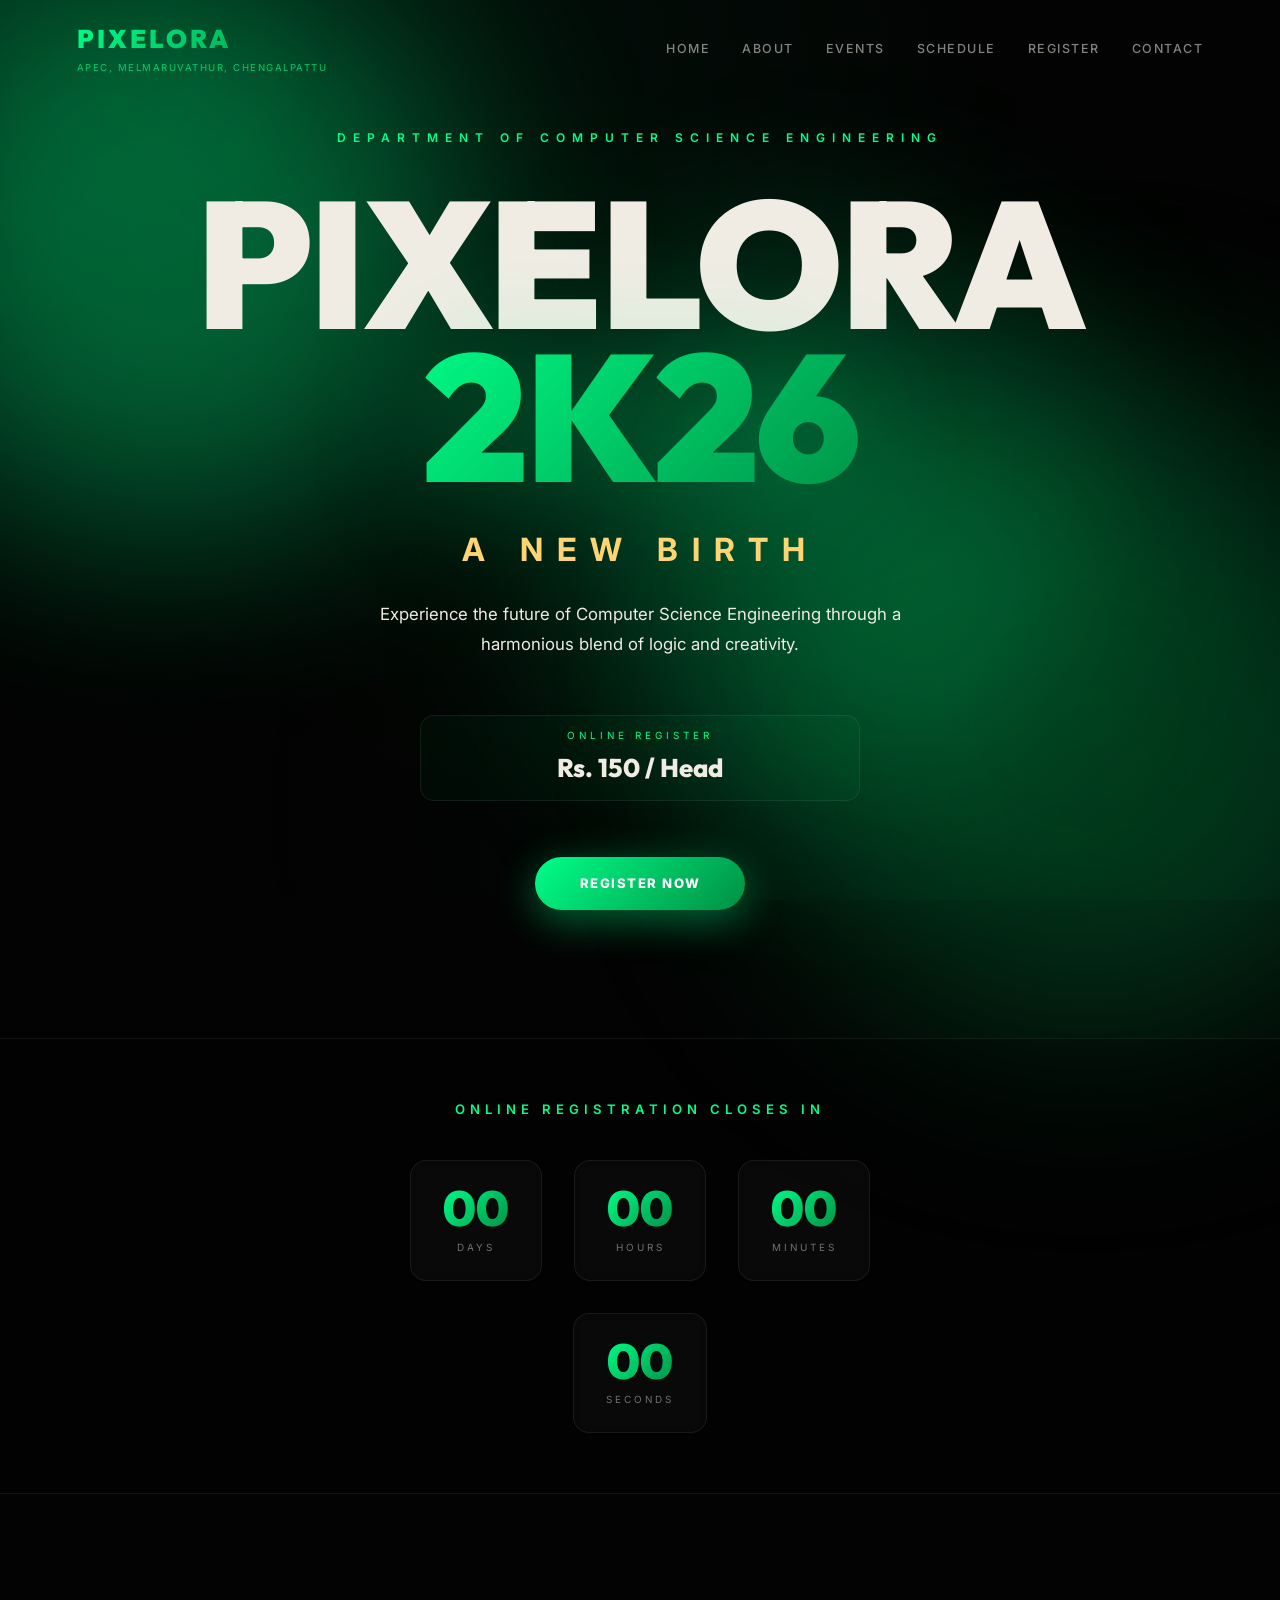
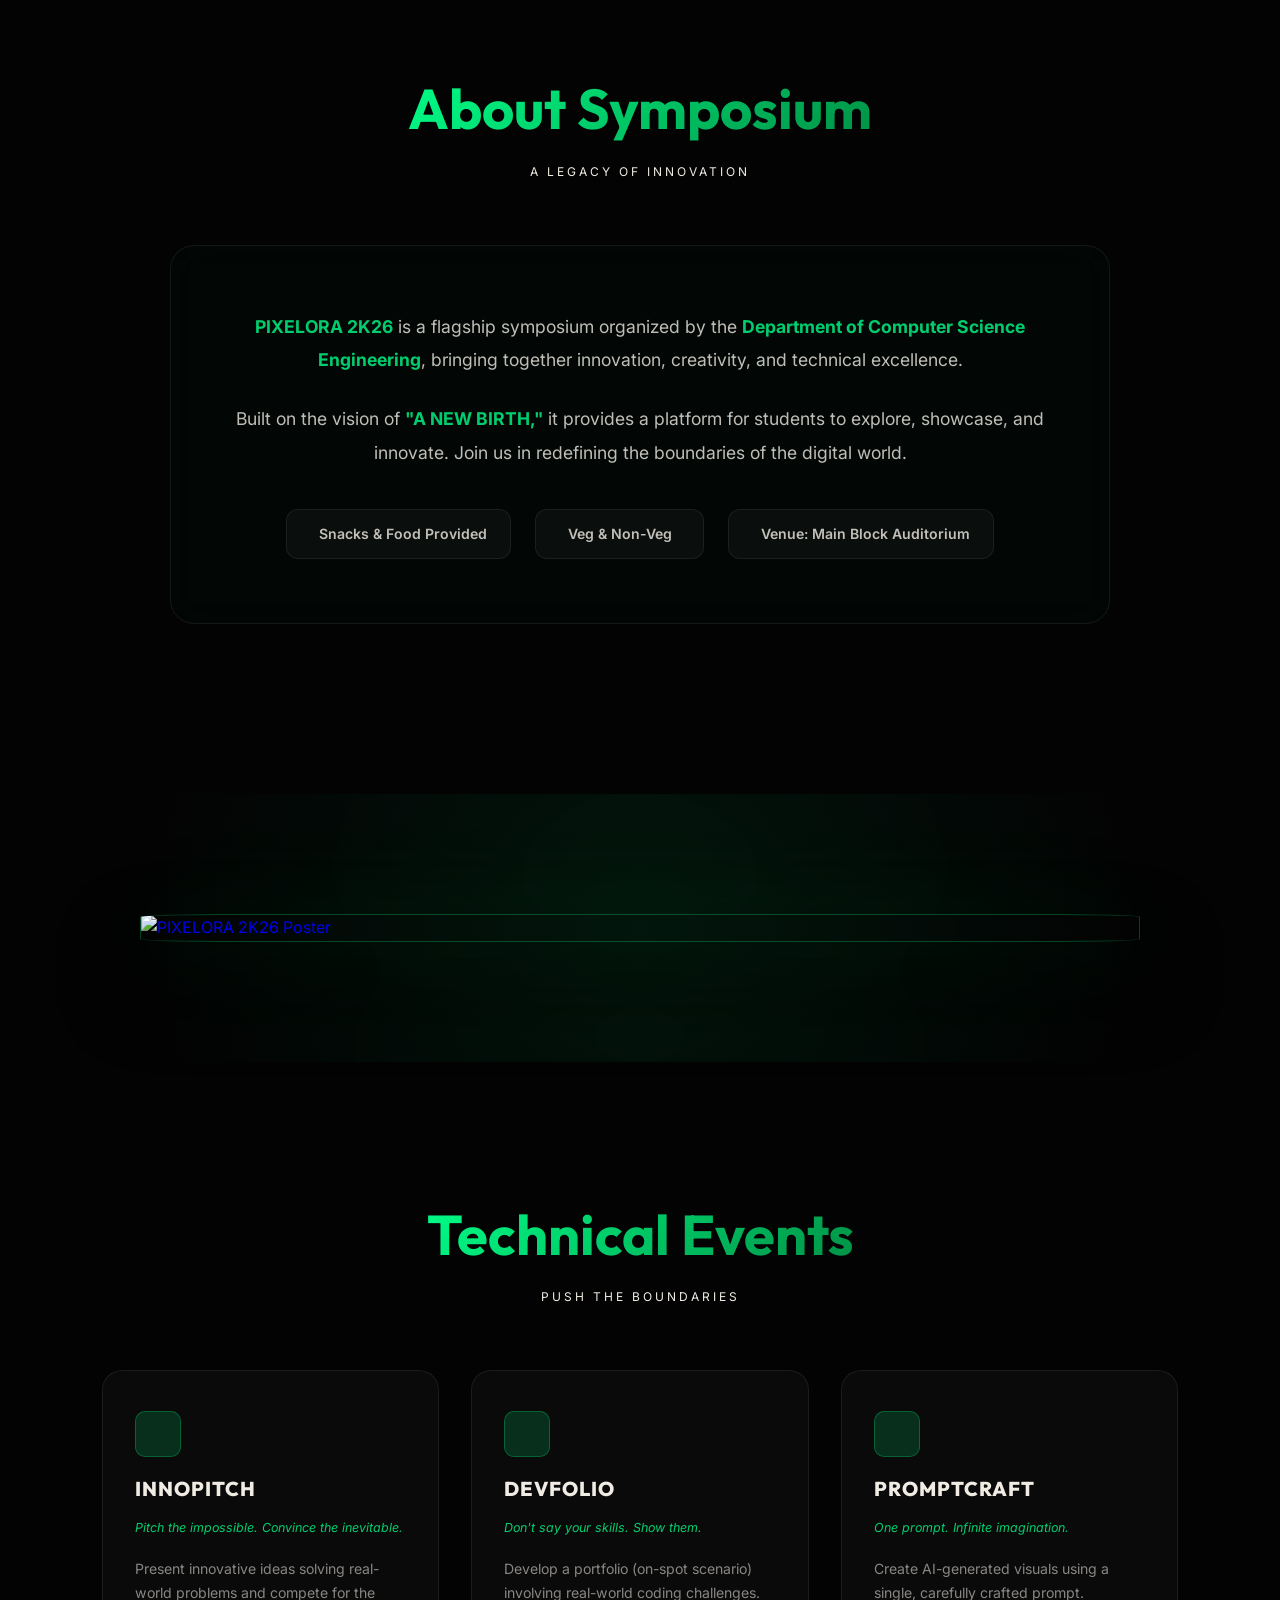
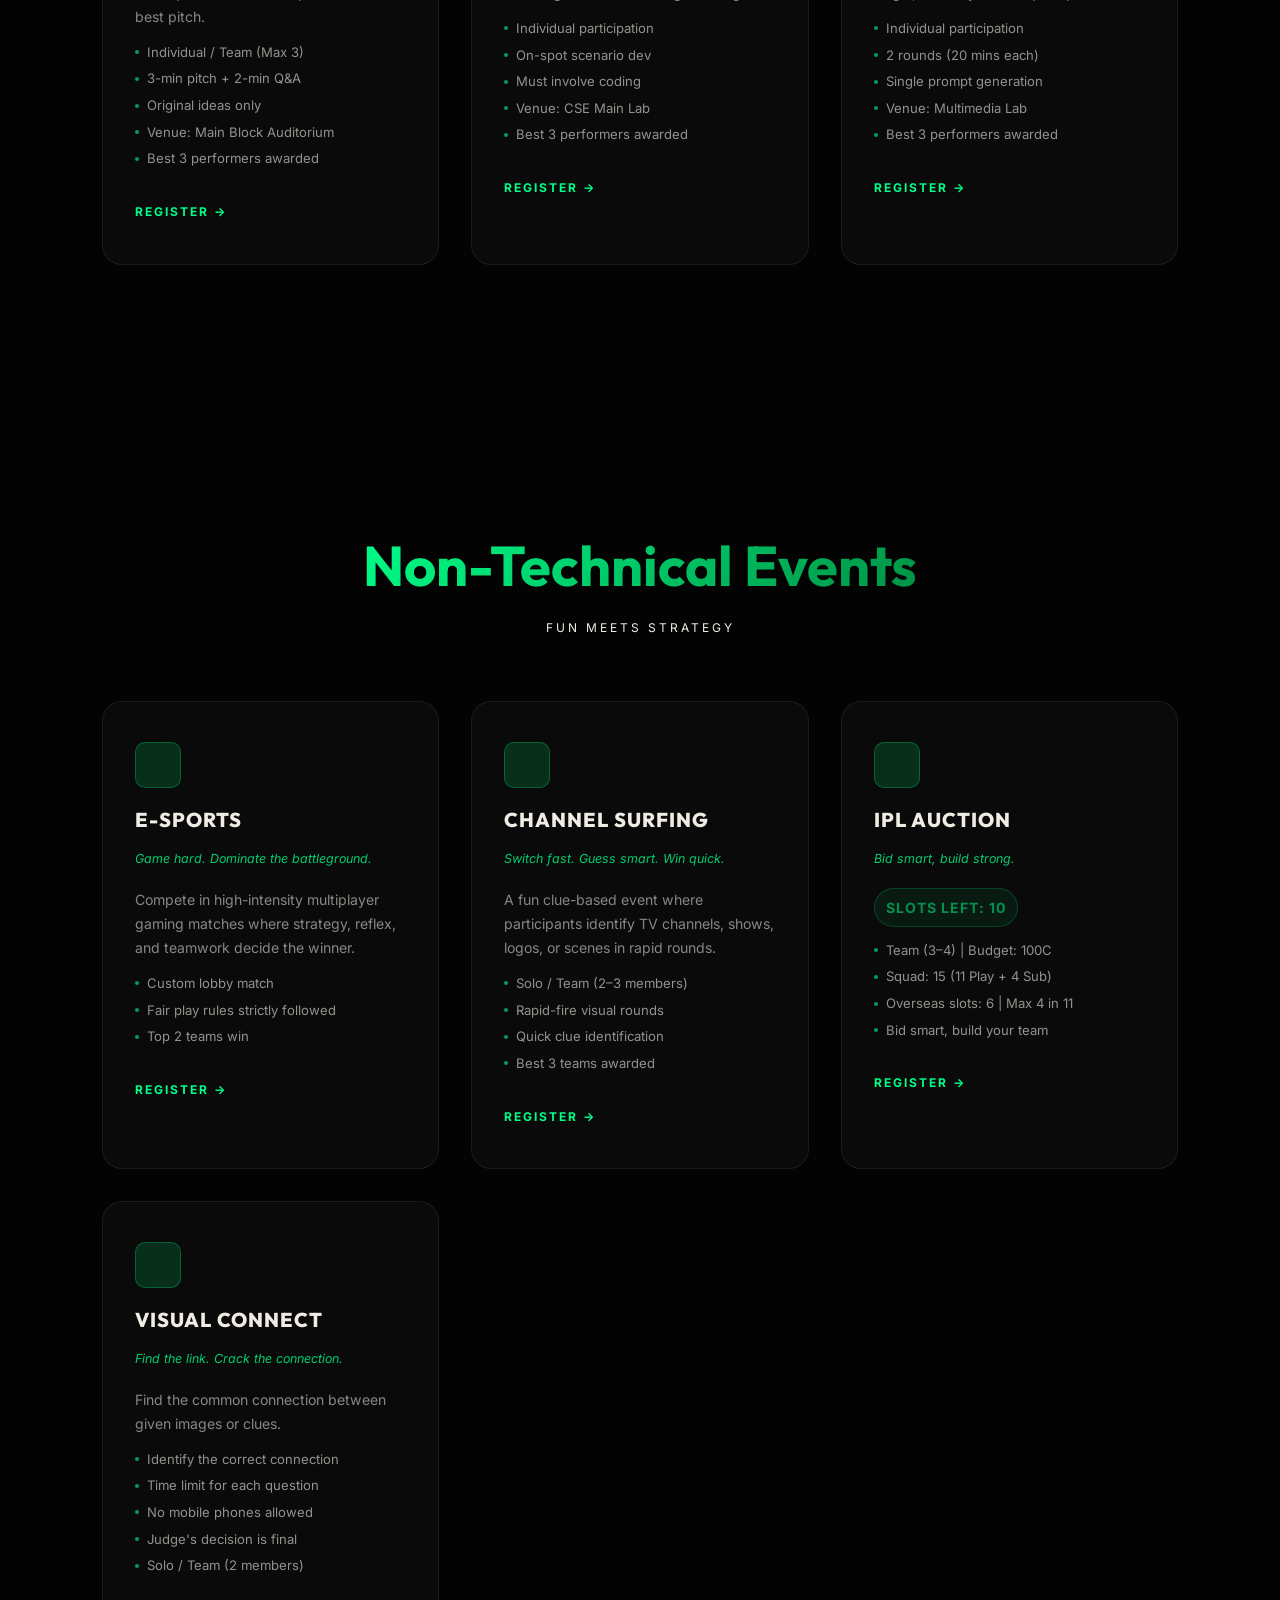
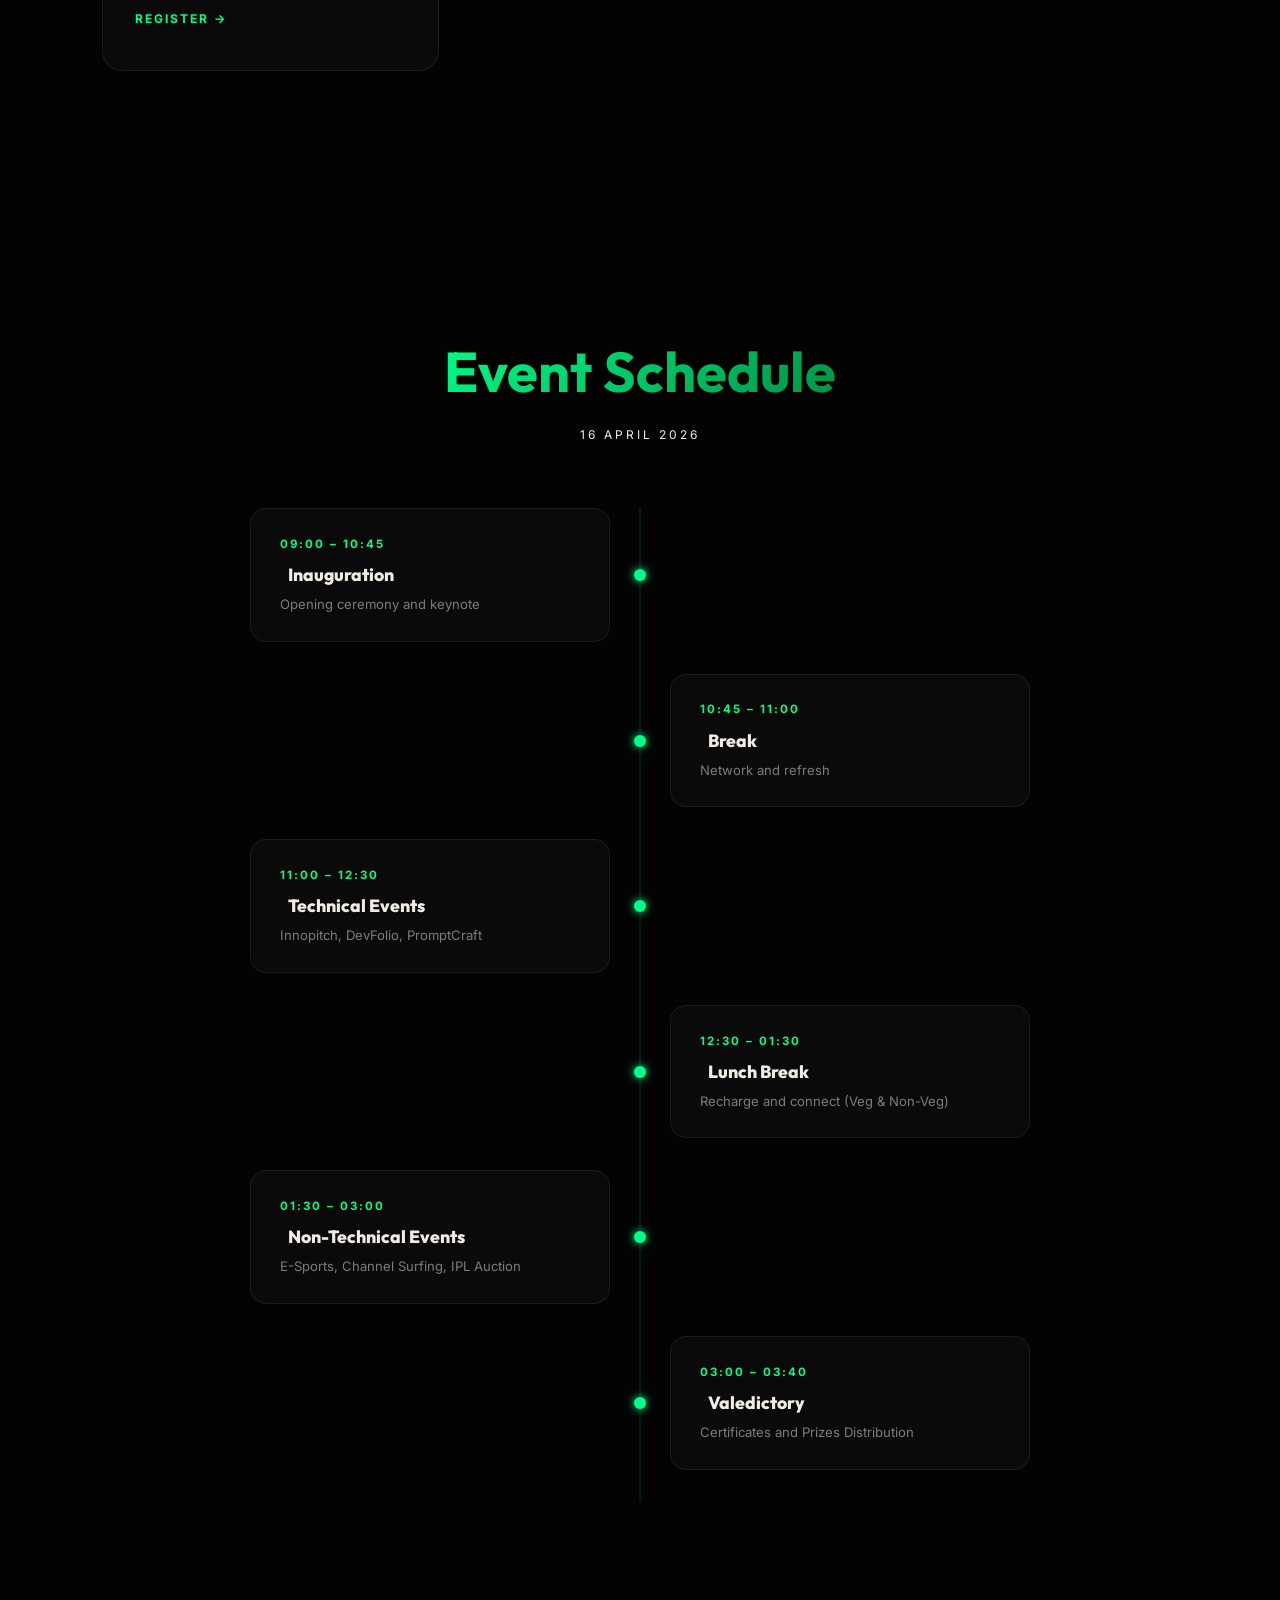
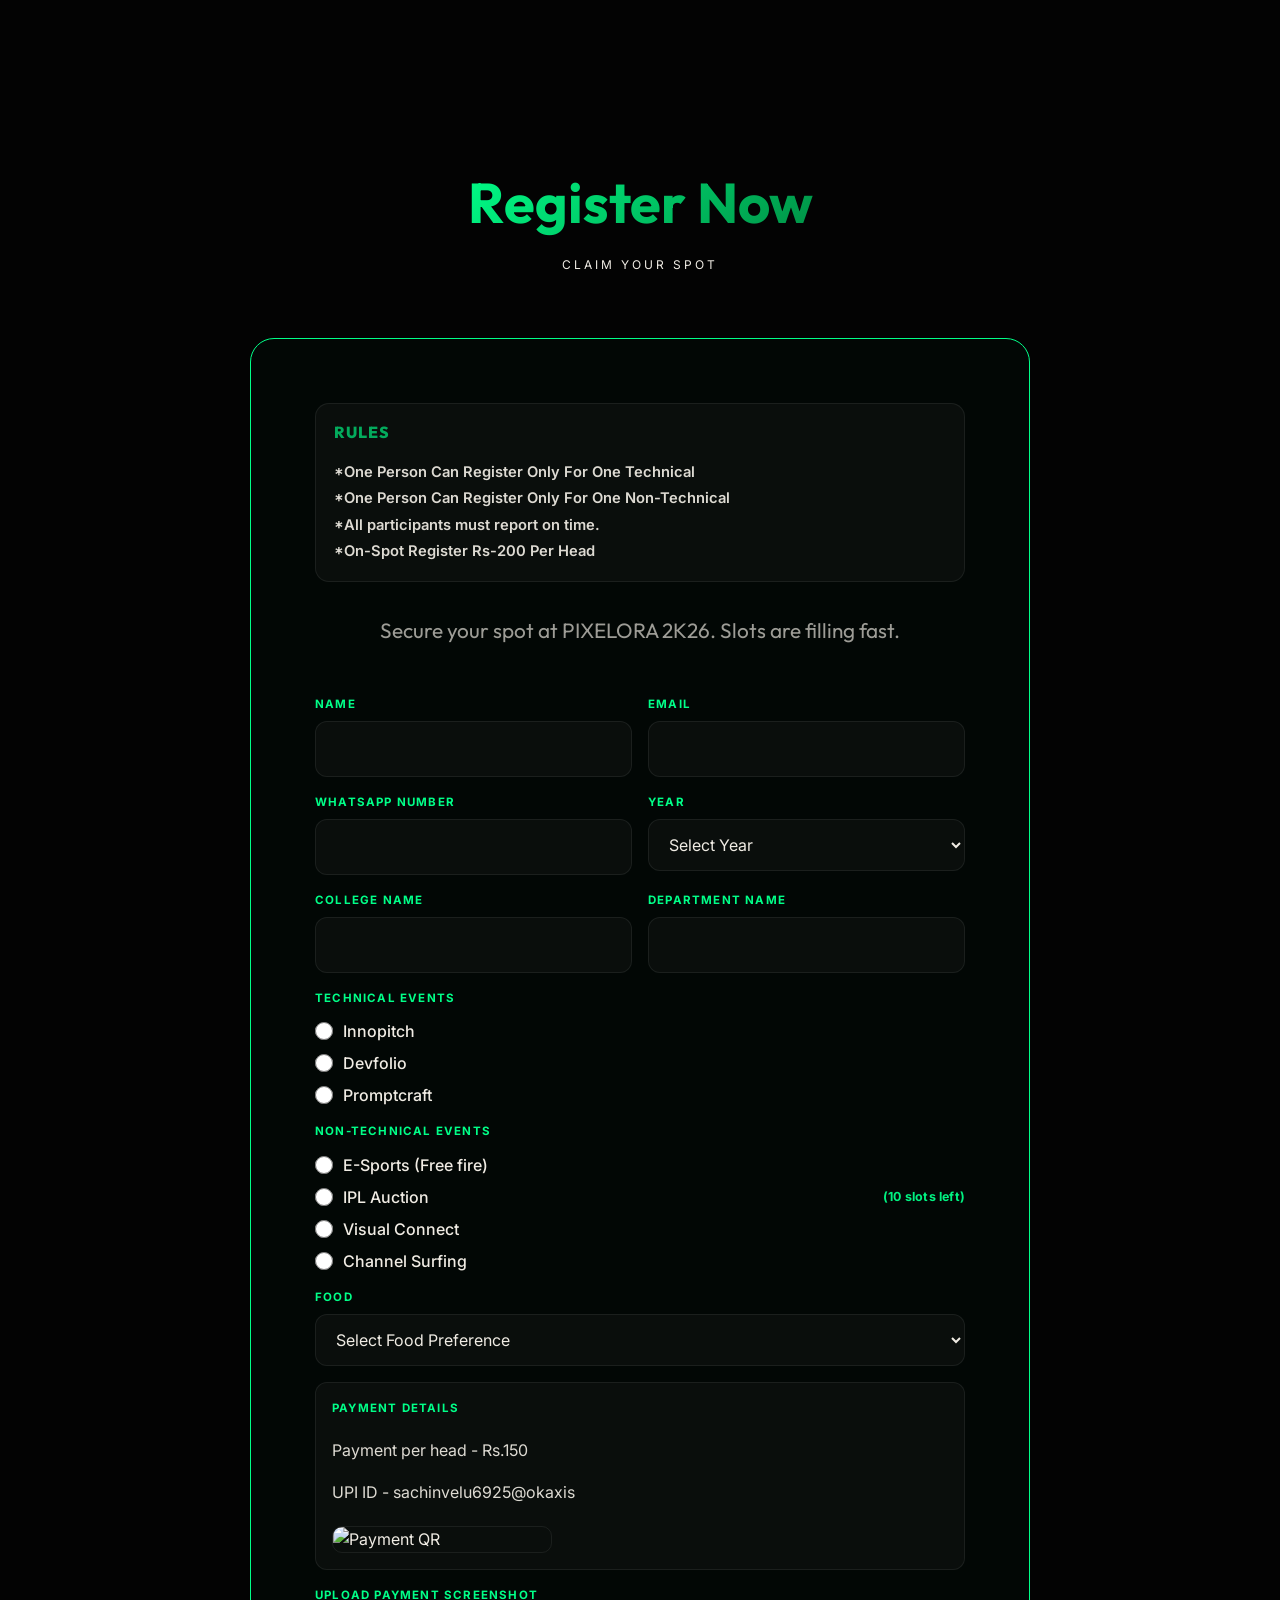
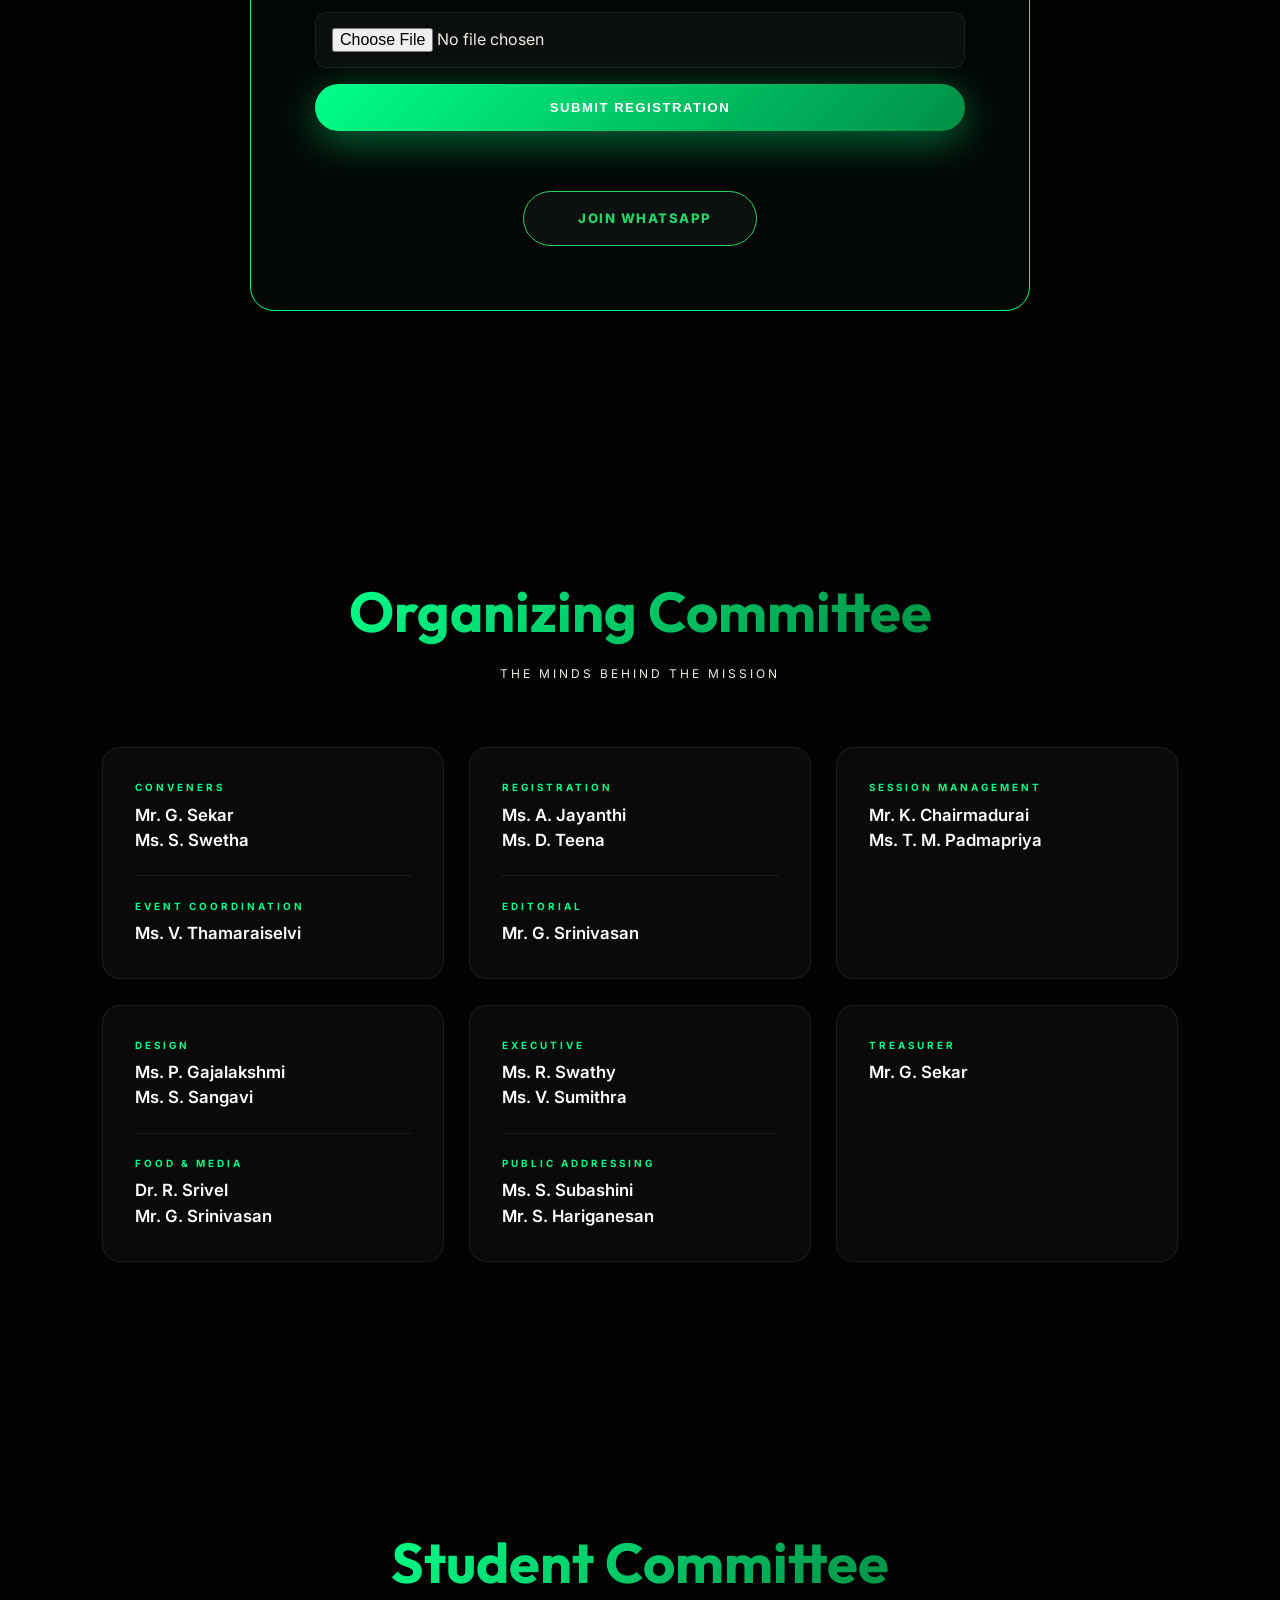
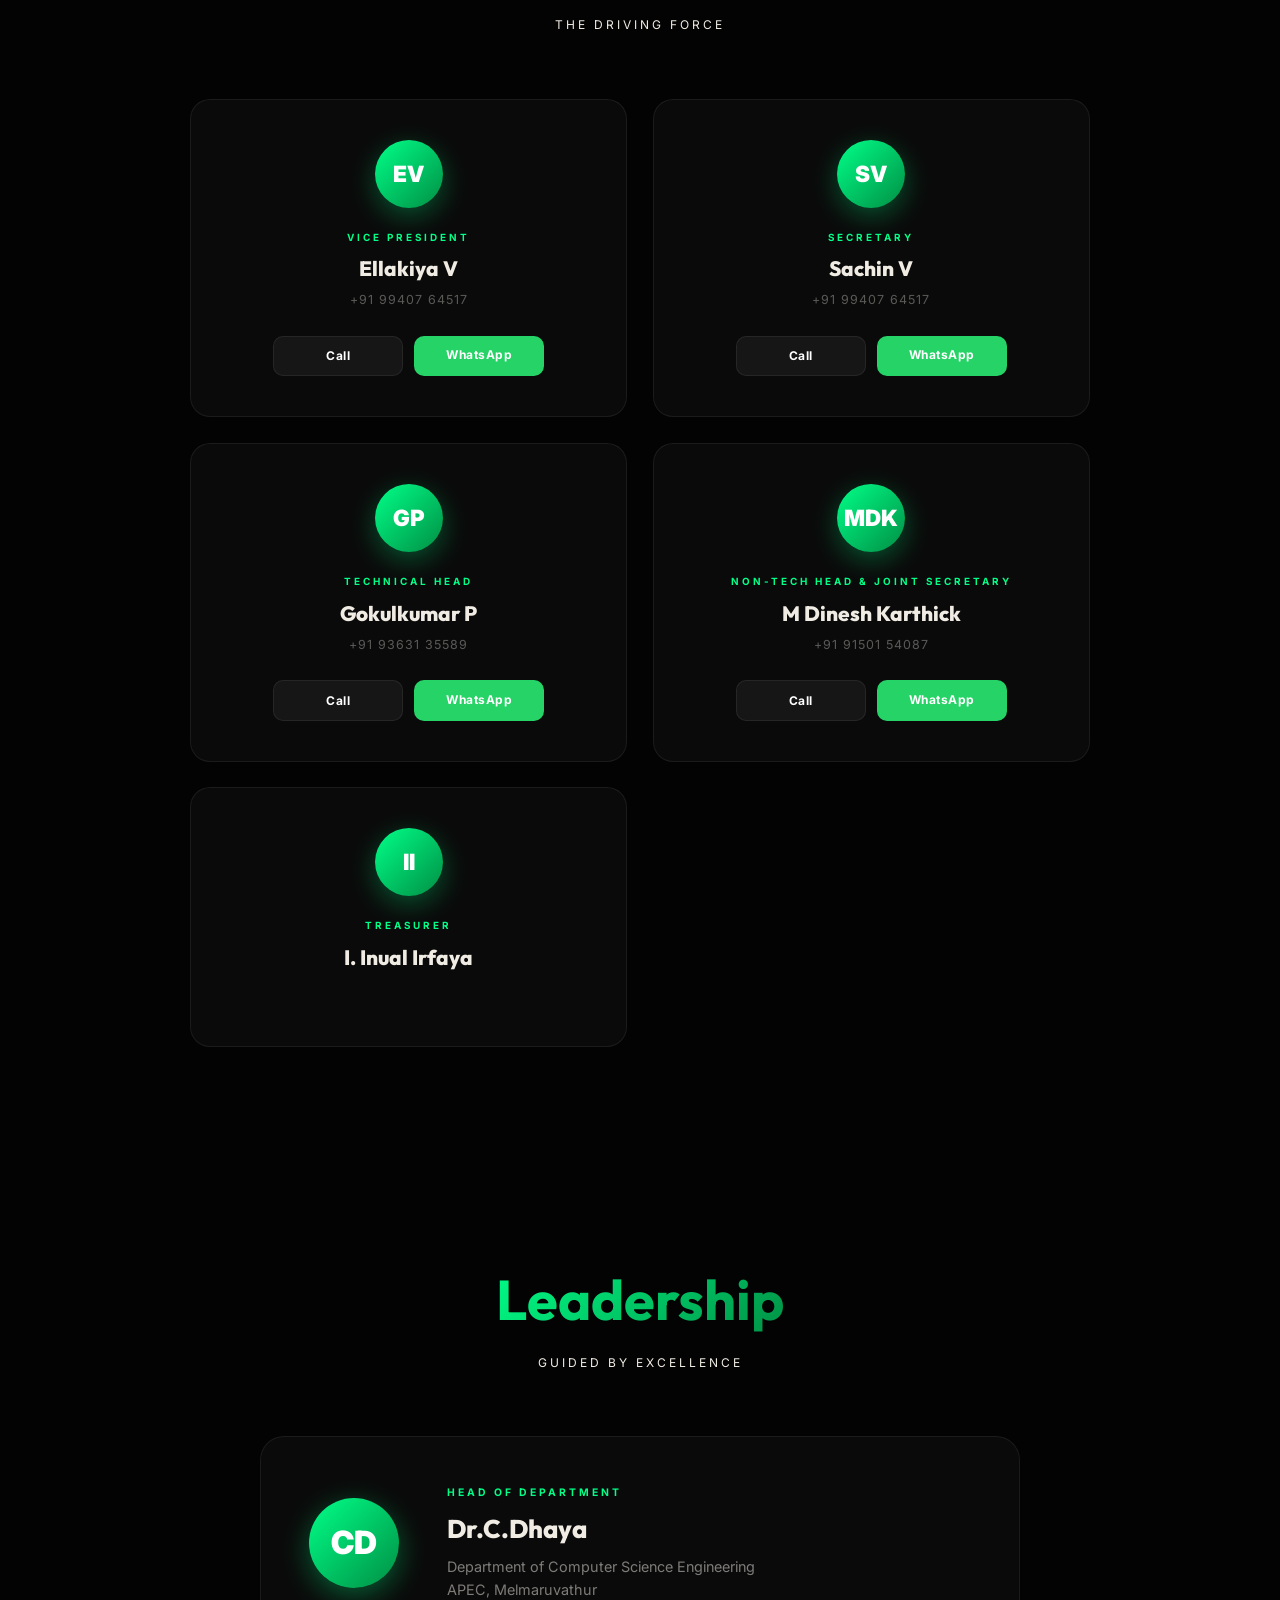
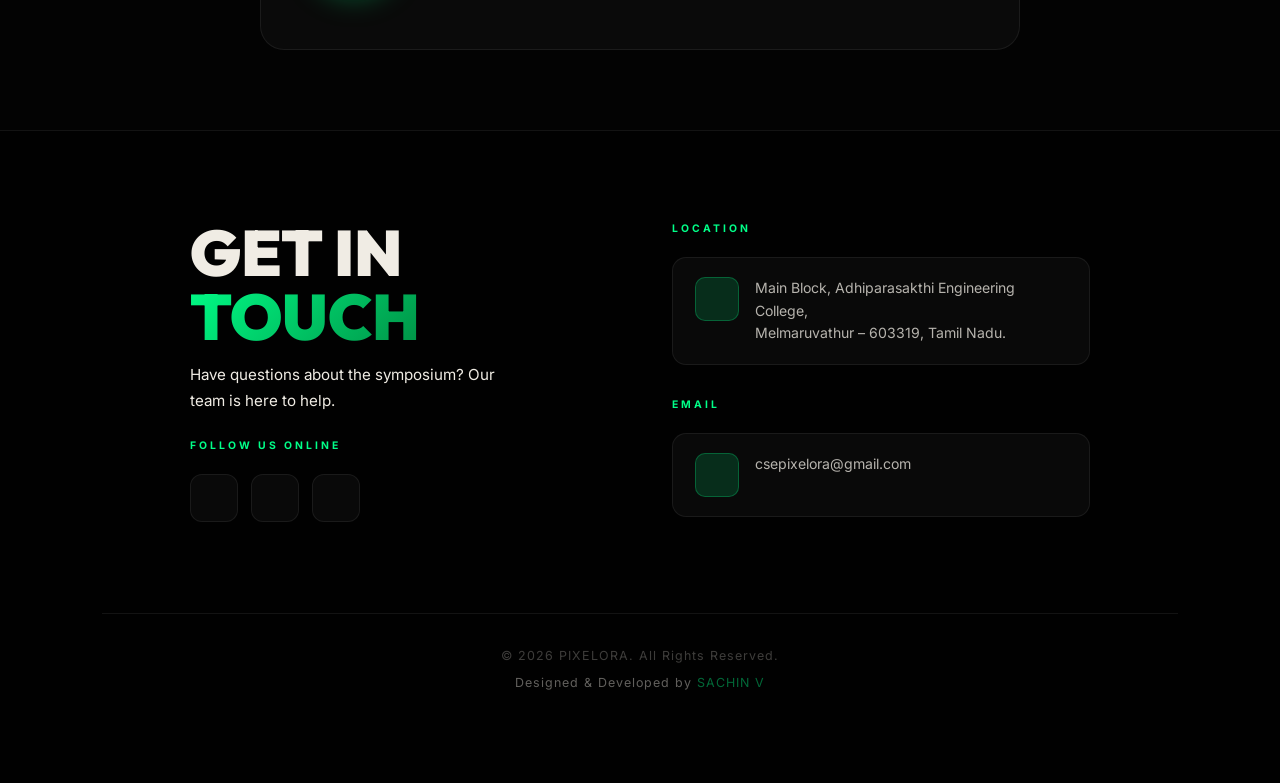
==== frontend/index.html @ c0bce6a7 "Add FastAPI backend and enhance registration form with slot logic" ====
<!DOCTYPE html>
<html lang="en">
<head>
<meta charset="UTF-8">
<meta name="viewport" content="width=device-width, initial-scale=1.0">
<title>PIXELORA 2K26 | CSE Symposium</title>
<link href="https://fonts.googleapis.com/css2?family=Inter:wght@300;400;500;600;700&family=Outfit:wght@400;700;800;900&display=swap" rel="stylesheet">
<script src="https://unpkg.com/@phosphor-icons/web"></script>
<link rel="stylesheet" href="styles.css">
</head>
<body>
<div class="cursor-glow" id="cglow"></div>
<div class="orb orb1"></div>
<div class="orb orb2"></div>
<div class="orb orb3"></div>
<div class="bg-glow"></div>

<!-- NAV -->
<nav id="nav">
  <div class="brand"><h2>PIXELORA</h2><div class="loc">APEC, Melmaruvathur, Chengalpattu</div></div>
  <ul>
    <li><a href="#hero">Home</a></li><li><a href="#about">About</a></li>
    <li><a href="#tech">Events</a></li><li><a href="#schedule">Schedule</a></li>
    <li><a href="#register">Register</a></li><li><a href="#contact">Contact</a></li>
  </ul>
  <div class="ham" onclick="toggleMenu()"><span></span><span></span><span></span></div>
</nav>
<div class="mmenu" id="mm">
  <a href="#hero" onclick="toggleMenu()">Home</a><a href="#about" onclick="toggleMenu()">About</a>
  <a href="#tech" onclick="toggleMenu()">Tech Events</a><a href="#nontech" onclick="toggleMenu()">Non-Tech</a>
  <a href="#schedule" onclick="toggleMenu()">Schedule</a><a href="#register" onclick="toggleMenu()">Register</a>
  <a href="#contact" onclick="toggleMenu()">Contact</a>
</div>

<!-- HERO -->
<section id="hero">
  <span class="hdept rv">Department of Computer Science Engineering</span>
  <span class="htitle rv outfit">PIXELORA<br><span class="glow">2K26</span></span>
  <span class="htag rv">A NEW BIRTH</span>
  <span class="hsub rv">Experience the future of Computer Science Engineering through a harmonious blend of logic and creativity.</span>
  <div class="ticker-box rv">
    <div class="ti on"><span class="tl">Event Date</span><span class="tv">April 16, 2026</span></div>
    <div class="ti"><span class="tl">Online Register</span><span class="tv">Rs. 150 / Head</span></div>
    <div class="ti"><span class="tl">On-Spot Register</span><span class="tv">Rs. 200 / Head</span></div>
    <div class="ti"><span class="tl">Rewards</span><span class="tv">Exciting Prizes</span></div>
  </div>
  <a href="#register" class="btn bm rv">Register Now</a>
</section>

<!-- COUNTDOWN -->
<div class="cds">
  <p class="cdl rv">Online Registration Closes In</p>
  <div class="cdw rv">
    <div class="cdb"><div class="cdn" id="cd-d">00</div><div class="cdu">Days</div></div>
    <div class="cdb"><div class="cdn" id="cd-h">00</div><div class="cdu">Hours</div></div>
    <div class="cdb"><div class="cdn" id="cd-m">00</div><div class="cdu">Minutes</div></div>
    <div class="cdb"><div class="cdn" id="cd-s">00</div><div class="cdu">Seconds</div></div>
  </div>
</div>

<!-- ABOUT -->
<section id="about">
  <h2 class="stitle rv">About Symposium</h2>
  <p class="ssub rv">A Legacy of Innovation</p>
  <div class="acard rv">
    <p><strong>PIXELORA 2K26</strong> is a flagship symposium organized by the <strong>Department of Computer Science Engineering</strong>, bringing together innovation, creativity, and technical excellence.</p><br>
    <p>Built on the vision of <strong>"A NEW BIRTH,"</strong> it provides a platform for students to explore, showcase, and innovate. Join us in redefining the boundaries of the digital world.</p>
    <div style="margin-top:2.5rem; display:flex; flex-wrap:wrap; justify-content:center; gap:1.5rem">
      <div class="rv" style="display:flex; align-items:center; gap:0.6rem; background:rgba(255,255,255,0.03); padding:0.8rem 1.4rem; border-radius:12px; border:1px solid var(--border)">
        <i class="ph ph-cookie" style="color:var(--g1); font-size:1.4rem; filter:drop-shadow(0 0 8px var(--g1))"></i>
        <span style="font-size:0.88rem; font-weight:600; opacity:0.8">Snacks &amp; Food Provided</span>
      </div>
      <div class="rv" style="display:flex; align-items:center; gap:0.6rem; background:rgba(255,255,255,0.03); padding:0.8rem 1.4rem; border-radius:12px; border:1px solid var(--border)">
        <i class="ph ph-leaf" style="color:var(--g1); font-size:1.4rem; filter:drop-shadow(0 0 8px var(--g1))"></i>
        <span style="font-size:0.88rem; font-weight:600; opacity:0.8">Veg &amp; Non-Veg</span>
        <i class="ph ph-hamburger" style="color:var(--g1); font-size:1.4rem; filter:drop-shadow(0 0 8px var(--g1))"></i>
      </div>
      <div class="rv" style="display:flex; align-items:center; gap:0.6rem; background:rgba(255,255,255,0.03); padding:0.8rem 1.4rem; border-radius:12px; border:1px solid var(--border)">
        <i class="ph ph-buildings" style="color:var(--g1); font-size:1.4rem; filter:drop-shadow(0 0 8px var(--g1))"></i>
        <span style="font-size:0.88rem; font-weight:600; opacity:0.8">Venue: Main Block Auditorium</span>
      </div>
    </div>
  </div>
</section>

<!-- POSTER SECTION -->
<section id="poster" style="padding:clamp(60px,10vw,120px) 5%; min-height:auto; background:radial-gradient(circle at 50% 50%, rgba(0,255,136,0.08) 0%, #030303 75%)">
  <div class="rv poster-container" style="width:100%; max-width:1000px; margin:0 auto">
    <!-- Glow behind the poster -->
    <div style="position:absolute; inset:20px; background:var(--grad); filter:blur(100px); opacity:0.15; z-index:-1"></div>
    
    <a href="PIXELORA .png" target="_blank" rel="noopener noreferrer" style="display:block; text-decoration:none">
      <img src="PIXELORA .png" alt="PIXELORA 2K26 Poster" style="width:100%; height:auto">
    </a>
  </div>
</section>

<!-- TECH EVENTS -->
<section id="tech">
  <h2 class="stitle rv">Technical Events</h2>
  <p class="ssub rv">Push the Boundaries</p>
  <div class="ev-grid">
    <div class="ev-card rv d1">
      <div class="ev-badge"><i class="ph ph-lightbulb"></i></div>
      <i class="ev-wm ph ph-lightbulb"></i>
      <h3>Innopitch</h3>
      <span class="ev-tag">Pitch the impossible. Convince the inevitable.</span>
      <p>Present innovative ideas solving real-world problems and compete for the best pitch.</p>
      <ul class="ev-rules">
        <li>Individual / Team (Max 3)</li>
        <li>3-min pitch + 2-min Q&A</li>
        <li>Original ideas only</li>
        <li>Venue: Main Block Auditorium</li>
        <li>Best 3 performers awarded</li>
      </ul>
      <a href="#register" class="ev-link">Register →</a>
    </div>
    <div class="ev-card rv d2">
      <div class="ev-badge"><i class="ph ph-code"></i></div>
      <i class="ev-wm ph ph-code"></i>
      <h3>DevFolio</h3>
      <span class="ev-tag">Don't say your skills. Show them.</span>
      <p>Develop a portfolio (on-spot scenario) involving real-world coding challenges.</p>
      <ul class="ev-rules">
        <li>Individual participation</li>
        <li>On-spot scenario dev</li>
        <li>Must involve coding</li>
        <li>Venue: CSE Main Lab</li>
        <li>Best 3 performers awarded</li>
      </ul>
      <a href="#register" class="ev-link">Register →</a>
    </div>
    <div class="ev-card rv d3">
      <div class="ev-badge"><i class="ph ph-cpu"></i></div>
      <i class="ev-wm ph ph-cpu"></i>
      <h3>PromptCraft</h3>
      <span class="ev-tag">One prompt. Infinite imagination.</span>
      <p>Create AI-generated visuals using a single, carefully crafted prompt.</p>
      <ul class="ev-rules">
        <li>Individual participation</li>
        <li>2 rounds (20 mins each)</li>
        <li>Single prompt generation</li>
        <li>Venue: Multimedia Lab</li>
        <li>Best 3 performers awarded</li>
      </ul>
      <a href="#register" class="ev-link">Register →</a>
    </div>
  </div>
</section>

<!-- NON-TECH -->
<section id="nontech">
  <h2 class="stitle rv">Non-Technical Events</h2>
  <p class="ssub rv">Fun Meets Strategy</p>
  <div class="ev-grid">
    <div class="ev-card rv d1">
      <div class="ev-badge"><i class="ph ph-game-controller"></i></div>
      <i class="ev-wm ph ph-game-controller"></i>
      <h3>E-Sports</h3>
      <span class="ev-tag">Game hard. Dominate the battleground.</span>
      <p>Compete in high-intensity multiplayer gaming matches where strategy, reflex, and teamwork decide the winner.</p>
      <ul class="ev-rules">

        <li>Custom lobby match</li>
        <li>Fair play rules strictly followed</li>
        <li>Top 2 teams win</li>
      </ul>
      <a href="#register" class="ev-link">Register →</a>
    </div>
    <div class="ev-card rv d2">
      <div class="ev-badge"><i class="ph ph-television"></i></div>
      <i class="ev-wm ph ph-television"></i>
      <h3>Channel Surfing</h3>
      <span class="ev-tag">Switch fast. Guess smart. Win quick.</span>
      <p>A fun clue-based event where participants identify TV channels, shows, logos, or scenes in rapid rounds.</p>
      <ul class="ev-rules">
        <li>Solo / Team (2–3 members)</li>
        <li>Rapid-fire visual rounds</li>
        <li>Quick clue identification</li>
        <li>Best 3 teams awarded</li>
      </ul>
      <a href="#register" class="ev-link">Register →</a>
    </div>
    <div class="ev-card rv d3">
      <div class="ev-badge"><i class="ph ph-currency-inr"></i></div>
      <i class="ev-wm ph ph-currency-inr"></i>
      <h3>IPL Auction</h3>
      <span class="ev-tag">Bid smart, build strong.</span>
      <p class="slot-pill" id="ipl-slot-card">Slots Left: 10</p>
      <ul class="ev-rules">
        <li>Team (3–4) | Budget: 100C</li>
        <li>Squad: 15 (11 Play + 4 Sub)</li>
        <li>Overseas slots: 6 | Max 4 in 11</li>
        <li>Bid smart, build your team</li>
      </ul>
      <a href="#register" class="ev-link">Register →</a>
    </div>
    <div class="ev-card rv d1">
      <div class="ev-badge"><i class="ph ph-eye"></i></div>
      <i class="ev-wm ph ph-eye"></i>
      <h3>Visual Connect</h3>
      <span class="ev-tag">Find the link. Crack the connection.</span>
      <p>Find the common connection between given images or clues.</p>
      <ul class="ev-rules">
        <li>Identify the correct connection</li>
        <li>Time limit for each question</li>
        <li>No mobile phones allowed</li>
        <li>Judge's decision is final</li>
        <li>Solo / Team (2 members)</li>
      </ul>
      <a href="#register" class="ev-link">Register →</a>
    </div>
  </div>
</section>

<!-- SCHEDULE -->
<section id="schedule">
  <h2 class="stitle rv">Event Schedule</h2>
  <p class="ssub rv">16 April 2026</p>
  <div class="tl2">
    <div class="tl2-row"><div class="tl2-card"><div class="tl2-time">09:00 – 10:45</div><h3><i class="ph ph-microphone-stage" style="color:var(--g1);margin-right:8px"></i>Inauguration</h3><p>Opening ceremony and keynote</p></div></div>
    <div class="tl2-row"><div class="tl2-card"><div class="tl2-time">10:45 – 11:00</div><h3><i class="ph ph-coffee" style="color:var(--g1);margin-right:8px"></i>Break</h3><p>Network and refresh</p></div></div>
    <div class="tl2-row"><div class="tl2-card"><div class="tl2-time">11:00 – 12:30</div><h3><i class="ph ph-code" style="color:var(--g1);margin-right:8px"></i>Technical Events</h3><p>Innopitch, DevFolio, PromptCraft</p></div></div>
    <div class="tl2-row"><div class="tl2-card"><div class="tl2-time">12:30 – 01:30</div><h3><i class="ph ph-bowl-food" style="color:var(--g1);margin-right:8px"></i>Lunch Break</h3><p>Recharge and connect (Veg & Non-Veg)</p></div></div>
    <div class="tl2-row"><div class="tl2-card"><div class="tl2-time">01:30 – 03:00</div><h3><i class="ph ph-game-controller" style="color:var(--g1);margin-right:8px"></i>Non-Technical Events</h3><p>E-Sports, Channel Surfing, IPL Auction</p></div></div>
    <div class="tl2-row"><div class="tl2-card"><div class="tl2-time">03:00 – 03:40</div><h3><i class="ph ph-trophy" style="color:var(--g1);margin-right:8px"></i>Valedictory</h3><p>Certificates and Prizes Distribution</p></div></div>
  </div>
</section>

<!-- REGISTER -->
<section id="register">
  <h2 class="stitle rv">Register Now</h2>
  <p class="ssub rv">Claim Your Spot</p>
  <div class="rcard rv" id="rcard">
    <div style="text-align:left; margin-bottom:2rem; padding:1rem 1.1rem; border:1px solid var(--border); border-radius:14px; background:rgba(255,255,255,0.03)">
      <h3 style="margin:0 0 .8rem; font-size:1rem; font-weight:800; letter-spacing:1px; text-transform:uppercase; color:var(--g1)">Rules</h3>
      <p style="margin:0; font-size:.92rem; font-weight:600; line-height:1.8; opacity:.92">*One Person Can Register Only For One Technical<br>*One Person Can Register Only For One Non-Technical<br>*All participants must report on time.<br>*On-Spot Register Rs-200 Per Head</p>
    </div>
    <h3>Secure your spot at PIXELORA 2K26. Slots are filling fast.</h3>
    <form id="reg-form" class="reg-form" novalidate>
      <div class="reg-grid">
        <label class="reg-field">
          <span>Name</span>
          <input type="text" name="name" autocomplete="name" required>
        </label>
        <label class="reg-field">
          <span>Email</span>
          <input type="email" name="email" autocomplete="email" required>
        </label>
        <label class="reg-field">
          <span>Whatsapp Number</span>
          <input type="tel" name="whatsapp" autocomplete="tel" required>
        </label>
        <label class="reg-field">
          <span>Year</span>
          <select name="year" required>
            <option value="">Select Year</option>
            <option value="I-Year">I-Year</option>
            <option value="II-Year">II-Year</option>
            <option value="III-Year">III-Year</option>
            <option value="IV-Year">IV-Year</option>
          </select>
        </label>
        <label class="reg-field">
          <span>College Name</span>
          <input type="text" name="collegeName" required>
        </label>
        <label class="reg-field">
          <span>Department Name</span>
          <input type="text" name="departmentName" required>
        </label>
      </div>
      <div class="reg-field">
        <span>Technical Events</span>
        <div class="reg-checklist">
          <label class="reg-option"><input type="radio" name="technicalEvents" value="Innopitch" required onchange="window.refreshTeamDetails && window.refreshTeamDetails()"><span>Innopitch</span></label>
          <label class="reg-option"><input type="radio" name="technicalEvents" value="Devfolio" onchange="window.refreshTeamDetails && window.refreshTeamDetails()"><span>Devfolio</span></label>
          <label class="reg-option"><input type="radio" name="technicalEvents" value="Promptcraft" onchange="window.refreshTeamDetails && window.refreshTeamDetails()"><span>Promptcraft</span></label>
        </div>
        <div id="technical-team-details" class="team-details empty" aria-live="polite"></div>
      </div>
      <div class="reg-field">
        <span>Non-Technical Events</span>
        <div class="reg-checklist">
          <label class="reg-option"><input type="radio" name="nonTechnicalEvents" value="E-Sports (Free fire)" required onchange="window.refreshTeamDetails && window.refreshTeamDetails()"><span>E-Sports (Free fire)</span></label>
          <label class="reg-option" id="ipl-form-option"><input type="radio" name="nonTechnicalEvents" value="IPL Auction" onchange="window.refreshTeamDetails && window.refreshTeamDetails()"><span>IPL Auction</span><em class="slot-inline" id="ipl-slot-form">(10 slots left)</em></label>
          <label class="reg-option"><input type="radio" name="nonTechnicalEvents" value="Visual Connect" onchange="window.refreshTeamDetails && window.refreshTeamDetails()"><span>Visual Connect</span></label>
          <label class="reg-option"><input type="radio" name="nonTechnicalEvents" value="Channel Surfing" onchange="window.refreshTeamDetails && window.refreshTeamDetails()"><span>Channel Surfing</span></label>
        </div>
        <div id="nontechnical-team-details" class="team-details empty" aria-live="polite"></div>
      </div>
      <label class="reg-field">
        <span>Food</span>
        <select name="food" required>
          <option value="">Select Food Preference</option>
          <option value="Non-Veg">Non-Veg</option>
          <option value="Veg">Veg</option>
        </select>
      </label>
      <div class="reg-field" style="background:rgba(255,255,255,0.03); border:1px solid var(--border); border-radius:12px; padding:1rem">
        <span style="display:block; margin-bottom:0.5rem; font-weight:700">Payment Details</span>
        <p style="margin:0.3rem 0; opacity:0.92">Payment per head - Rs.150</p>
        <p style="margin:0.3rem 0 0.8rem; opacity:0.92">UPI ID - sachinvelu6925@okaxis</p>
        <img src="Payment_QR.jpeg" alt="Payment QR" style="width:220px; max-width:100%; height:auto; border-radius:10px; border:1px solid var(--border); display:block">
      </div>
      <label class="reg-field">
        <span>Upload Payment Screenshot</span>
        <input type="file" name="paymentScreenshot" accept="image/*" required>
      </label>
      <button type="submit" class="btn bm" id="reg-submit">Submit Registration</button>
      <p id="reg-status" class="reg-status" aria-live="polite"></p>
    </form>
    <div style="display:flex; flex-direction:column; align-items:center; gap:1.2rem; margin-top:1.5rem">
      <a href="https://chat.whatsapp.com/Hbq74sCWK0W3TTt8L43u6s?mode=gi_t" target="_blank" rel="noopener noreferrer" class="btn bo" style="border-color:#25D366; color:#25D366; display:flex; align-items:center; gap:0.6rem">
        <i class="ph ph-whatsapp-logo" style="font-size:1.2rem"></i> JOIN WHATSAPP
      </a>
    </div>
  </div>
</section>

<!-- COMMITTEE -->
<section id="committee">
  <h2 class="stitle rv">Organizing Committee</h2>
  <p class="ssub rv">The Minds Behind the Mission</p>
  <div class="com-grid">
    <div class="com-card rv d1"><span class="com-label">Conveners</span><p class="com-name">Mr. G. Sekar<br>Ms. S. Swetha</p><div class="dv"></div><span class="com-label">Event Coordination</span><p class="com-name">Ms. V. Thamaraiselvi</p></div>
    <div class="com-card rv d2"><span class="com-label">Registration</span><p class="com-name">Ms. A. Jayanthi<br>Ms. D. Teena</p><div class="dv"></div><span class="com-label">Editorial</span><p class="com-name">Mr. G. Srinivasan</p></div>
    <div class="com-card rv d3"><span class="com-label">Session Management</span><p class="com-name">Mr. K. Chairmadurai<br>Ms. T. M. Padmapriya</p></div>
    <div class="com-card rv d1"><span class="com-label">Design</span><p class="com-name">Ms. P. Gajalakshmi<br>Ms. S. Sangavi</p><div class="dv"></div><span class="com-label">Food &amp; Media</span><p class="com-name">Dr. R. Srivel<br>Mr. G. Srinivasan</p></div>
    <div class="com-card rv d2"><span class="com-label">Executive</span><p class="com-name">Ms. R. Swathy<br>Ms. V. Sumithra</p><div class="dv"></div><span class="com-label">Public Addressing</span><p class="com-name">Ms. S. Subashini<br>Mr. S. Hariganesan</p></div>
    <div class="com-card rv d3"><span class="com-label">Treasurer</span><p class="com-name">Mr. G. Sekar</p></div>
  </div>
</section>

<!-- STUDENT COMMITTEE -->
<section id="student-committee">
  <h2 class="stitle rv">Student Committee</h2>
  <p class="ssub rv">The Driving Force</p>
  <div class="tm-grid">
    <div class="tm-card rv d1"><div class="tm-av">EV</div><p class="tm-role">Vice President</p><h3 class="tm-name">Ellakiya V</h3><p class="tm-ph">+91 99407 64517</p><div class="tm-act"><a href="tel:9940764517" class="ac">Call</a><a href="https://wa.me/919940764517" target="_blank" rel="noopener noreferrer" class="aw">WhatsApp</a></div></div>
    <div class="tm-card rv d2"><div class="tm-av">SV</div><p class="tm-role">Secretary</p><h3 class="tm-name">Sachin V</h3><p class="tm-ph">+91 99407 64517</p><div class="tm-act"><a href="tel:9940764517" class="ac">Call</a><a href="https://wa.me/919940764517" target="_blank" rel="noopener noreferrer" class="aw">WhatsApp</a></div></div>
    <div class="tm-card rv d1"><div class="tm-av">GP</div><p class="tm-role">Technical Head</p><h3 class="tm-name">Gokulkumar P</h3><p class="tm-ph">+91 93631 35589</p><div class="tm-act"><a href="tel:9363135589" class="ac">Call</a><a href="https://wa.me/919363135589" target="_blank" rel="noopener noreferrer" class="aw">WhatsApp</a></div></div>
    <div class="tm-card rv d2"><div class="tm-av">MDK</div><p class="tm-role">Non-Tech Head &amp; Joint Secretary</p><h3 class="tm-name">M Dinesh Karthick</h3><p class="tm-ph">+91 91501 54087</p><div class="tm-act"><a href="tel:9150154087" class="ac">Call</a><a href="https://wa.me/919150154087" target="_blank" rel="noopener noreferrer" class="aw">WhatsApp</a></div></div>
    <div class="tm-card rv d1"><div class="tm-av">II</div><p class="tm-role">Treasurer</p><h3 class="tm-name" style="margin-bottom: 2rem;">I. Inual Irfaya</h3></div>
  </div>
</section>

<!-- LEADERSHIP -->
<section id="leadership" style="min-height:auto;padding:80px clamp(5%,8vw,10%)">
  <h2 class="stitle rv">Leadership</h2>
  <p class="ssub rv">Guided by Excellence</p>
  <div class="lead-card rv">
    <div class="lead-av">CD</div>
    <div class="lead-info">
      <span class="lead-role">Head of Department</span>
      <h3>Dr.C.Dhaya</h3>
      <p class="lead-pos">Department of Computer Science Engineering<br>APEC, Melmaruvathur</p>
    </div>
  </div>
</section>

<!-- CONTACT / FOOTER -->
<footer id="contact">
  <div class="ft-inner">
    <div>
      <h2 class="ft-title outfit rv">GET IN <span>TOUCH</span></h2>
      <p class="ft-sub rv">Have questions about the symposium? Our team is here to help.</p>
      <span class="ft-section-label rv">Follow Us Online</span>
      <div class="ft-soc rv">
        <a href="https://www.instagram.com/namma_cse" target="_blank" rel="noopener noreferrer" title="Instagram"><i class="ph ph-instagram-logo"></i></a>
        <a href="https://youtube.com/@cse_pixelora" target="_blank" rel="noopener noreferrer" title="YouTube"><i class="ph ph-youtube-logo"></i></a>
        <a href="mailto:csepixelora@gmail.com" title="Email"><i class="ph ph-envelope-simple"></i></a>
      </div>
    </div>
    <div>
      <span class="ft-section-label rv">Location</span>
      <div class="ft-loc-box rv">
        <div class="ft-loc-icon"><i class="ph ph-map-pin"></i></div>
        <div class="ft-loc-text">
          <p>Main Block, Adhiparasakthi Engineering College,<br>Melmaruvathur &ndash; 603319, Tamil Nadu.</p>
        </div>
      </div>
      <span class="ft-section-label rv">Email</span>
      <div class="ft-loc-box rv">
        <div class="ft-loc-icon"><i class="ph ph-envelope-simple"></i></div>
        <div class="ft-loc-text">
          <p>csepixelora@gmail.com</p>
        </div>
      </div>
    </div>
  </div>
  <div class="ft-bottom">
    <p>&copy; 2026 PIXELORA. All Rights Reserved.</p>
    <p class="credit">Designed &amp; Developed by <span>SACHIN V</span></p>
  </div>
</footer>

<div id="admin-portal" class="admin-portal" aria-hidden="true">
  <div class="admin-shell" role="dialog" aria-modal="true" aria-labelledby="admin-title">
    <div class="admin-head">
      <div>
        <p class="admin-kicker">Secret Panel</p>
        <h2 id="admin-title">PIXELORA Admin Portal</h2>
      </div>
      <button type="button" class="admin-close" id="admin-close" aria-label="Close admin portal">×</button>
    </div>
    <div class="admin-controls">
      <label class="admin-secret-field">
        <span>Admin Secret</span>
        <input type="password" id="admin-secret" placeholder="Enter secret if enabled" autocomplete="off">
      </label>
      <div class="admin-actions">
        <button type="button" class="btn bo admin-btn" id="admin-refresh">Refresh</button>
        <button type="button" class="btn bm admin-btn" id="admin-download">Download CSV</button>
      </div>
    </div>
    <p id="admin-status" class="admin-status" aria-live="polite"></p>
    <div class="admin-table-wrap">
      <table class="admin-table">
        <thead>
          <tr>
            <th>Name</th>
            <th>Year</th>
            <th>Technical</th>
            <th>Non-Technical</th>
            <th>Food</th>
            <th>Created</th>
          </tr>
        </thead>
        <tbody id="admin-table-body"></tbody>
      </table>
    </div>
  </div>
</div>

<!-- Master-Level Polish Dependencies -->
<script src="https://cdnjs.cloudflare.com/ajax/libs/vanilla-tilt/1.8.1/vanilla-tilt.min.js"></script>
<script src="https://unpkg.com/lenis@1.1.20/dist/lenis.min.js"></script>
<script src="https://www.gstatic.com/firebasejs/10.12.5/firebase-app-compat.js"></script>
<script src="https://www.gstatic.com/firebasejs/10.12.5/firebase-firestore-compat.js"></script>
<script src="config.js"></script>
<script src="app.js"></script>
</body>
</html>
---- frontend/styles.css ----
:root{
  --g1:#00ff88;--g2:#008f44;
  --grad:linear-gradient(135deg,var(--g1),var(--g2));
  --bg:#030303;--card-bg:#0a0a0a;
  --border:rgba(255,255,255,.07);--txt:#f0ece4;
  --dim:rgba(240,236,228,.45);--surf:rgba(255,255,255,.03);
  --ease:cubic-bezier(.4,0,.2,1);
}
*,*::before,*::after{margin:0;padding:0;box-sizing:border-box}
html{scroll-behavior:smooth}
body{background:var(--bg);color:var(--txt);font-family:'Inter',sans-serif;overflow-x:hidden;-webkit-font-smoothing:antialiased;line-height:1.6}
h1,h2,h3,h4,.outfit{font-family:'Outfit',sans-serif}
.bg-glow{position:fixed;inset:0;z-index:-1;
  background:radial-gradient(ellipse at 15% 10%,rgba(0,255,136,.08) 0%,transparent 55%),
             radial-gradient(ellipse at 85% 90%,rgba(0,143,68,.06) 0%,transparent 55%),
             radial-gradient(ellipse at 50% 50%,rgba(0,255,136,.03) 0%,transparent 60%)}

/* ── AMBIENT ORBS & GLOW ── */
.orb{position:fixed;border-radius:50%;filter:blur(110px);z-index:-2;opacity:0.35;animation:float 20s infinite alternate cubic-bezier(0.4, 0, 0.2, 1);pointer-events:none}
.orb1{width:45vw;height:45vw;background:var(--g1);top:-5%;left:-10%;animation-delay:0s}
.orb2{width:50vw;height:50vw;background:var(--g2);bottom:-15%;right:-10%;animation-delay:-5s}
.orb3{width:40vw;height:40vw;background:var(--g1);top:30%;left:45%;animation-delay:-10s;opacity:0.25}
@keyframes float{0%{transform:translate(0,0) scale(1)}100%{transform:translate(12vw, 15vh) scale(1.3)}}
.cursor-glow{position:fixed;top:0;left:0;width:700px;height:700px;background:radial-gradient(circle closest-side, rgba(0,255,136,0.06), transparent);border-radius:50%;transform:translate(-50%,-50%);z-index:-1;pointer-events:none;will-change:transform}
@media(hover: none) and (pointer: coarse) { .cursor-glow { display: none !important; } }

/* ── NAV ── */
nav{position:fixed;top:0;width:100%;padding:1.2rem 6%;display:flex;justify-content:space-between;align-items:center;z-index:1000;transition:.5s var(--ease)}
nav.on{background:rgba(8,8,16,.93);backdrop-filter:blur(24px);border-bottom:1px solid var(--border);padding:.9rem 6%}
.brand h2{font-size:1.6rem;font-weight:900;letter-spacing:3px;background:var(--grad);background-clip:text;-webkit-background-clip:text;-webkit-text-fill-color:transparent}
.brand .loc{font-size:.6rem;color:var(--g1);letter-spacing:1.5px;text-transform:uppercase;opacity:.7}
nav ul{display:flex;gap:2rem;list-style:none}
nav a{text-decoration:none;color:var(--txt);font-size:.78rem;font-weight:500;text-transform:uppercase;letter-spacing:1.5px;opacity:.55;transition:.3s}
nav a:hover{opacity:1;color:var(--g1)}
h1 {
  font-family: 'Righteous', cursive;
  font-size: clamp(3rem, 12vw, 6.5rem);
  text-transform: uppercase;
  line-height: 0.9;
  letter-spacing: -2px;
  background: linear-gradient(180deg, #fff 30%, var(--g1) 100%);
  background-clip: text;
  -webkit-background-clip: text;
  -webkit-text-fill-color: transparent;
  filter: drop-shadow(0 0 15px rgba(0,255,136,0.3));
}
h1 span {
  display: block;
  font-size: 0.4em;
  letter-spacing: 12px;
  margin-top: 10px;
  color: var(--g1);
  -webkit-text-fill-color: var(--g1);
  text-shadow: 0 0 10px var(--g1);
}
.ham{display:none;flex-direction:column;gap:5px;cursor:pointer;z-index:1001}
.ham span{display:block;width:22px;height:2px;background:var(--txt);border-radius:2px;transition:.3s}
.mmenu{display:none;position:fixed;inset:0;background:rgba(8,8,16,.97);z-index:999;flex-direction:column;align-items:center;justify-content:center;gap:2.5rem}
.mmenu.open{display:flex}
.mmenu a{font-size:1.8rem;color:var(--txt);text-decoration:none;font-family:'Outfit';font-weight:700;opacity:.8}
.mmenu a:hover{color:var(--g1);opacity:1}

/* ── LAYOUT ── */
section{padding:clamp(80px,10vw,130px) clamp(5%,8vw,10%);display:flex;flex-direction:column;align-items:center;justify-content:center;min-height:100vh;position:relative}

/* REVEAL - universal scroll pop-up */
.rv,.ev-card,.com-card,.tm-card,.lead-card,.cdb,.ft-loc-box,.ft-soc,.tl2-card{
  opacity:0;transform:translateY(30px);
  transition:opacity .7s var(--ease),transform .7s var(--ease);
}
.rv.in,.ev-card.in,.com-card.in,.tm-card.in,.lead-card.in,.cdb.in,.ft-loc-box.in,.ft-soc.in{opacity:1;transform:translateY(0)}
/* timeline cards get their own directional reveal, keep override */
.tl2-card{transform:translateX(-40px)}
.tl2-card.in{opacity:1;transform:translateX(0)}
.tl2-row:nth-child(even) .tl2-card{transform:translateX(40px)}
.tl2-row:nth-child(even) .tl2-card.in{transform:translateX(0)}
/* stagger siblings inside grids */
.ev-card:nth-child(2),.com-card:nth-child(2),.tm-card:nth-child(2){transition-delay:.1s}
.ev-card:nth-child(3),.com-card:nth-child(3),.tm-card:nth-child(3){transition-delay:.2s}
.com-card:nth-child(4){transition-delay:.1s}.com-card:nth-child(5){transition-delay:.2s}.com-card:nth-child(6){transition-delay:.3s}
.cdb:nth-child(2){transition-delay:.08s}.cdb:nth-child(3){transition-delay:.16s}.cdb:nth-child(4){transition-delay:.24s}

/* ── TITLES ── */
.stitle{font-size:clamp(2rem,5vw,3.5rem);text-align:center;margin-bottom:.5rem;background:var(--grad);background-clip:text;-webkit-background-clip:text;-webkit-text-fill-color:transparent}
.ssub{text-align:center;opacity:.35;font-size:.75rem;letter-spacing:3px;text-transform:uppercase;margin-bottom:4rem}

/* ── HERO ── */
#hero{text-align:center;min-height:100vh}
.hdept{font-size:.75rem;letter-spacing:7px;color:var(--g1);text-transform:uppercase;margin-bottom:2.5rem;font-weight:600;display:block}
.htitle{font-size:clamp(4.5rem,14vw,12rem);font-weight:900;line-height:.85;letter-spacing:-3px;margin-bottom:2rem;display:block}
.htitle .glow{background:var(--grad);background-clip:text;-webkit-background-clip:text;-webkit-text-fill-color:transparent;filter:drop-shadow(0 0 60px rgba(0,255,136,.3))}
.htag{font-size:clamp(1rem,2.5vw,2rem);color:#ffd475;letter-spacing:clamp(6px,2vw,14px);font-weight:700;text-transform:uppercase;margin-bottom:1.5rem;display:block}
.hsub{font-size:clamp(.9rem,2vw,1.05rem);opacity:.5;max-width:560px;margin:0 auto 3.5rem;line-height:1.8;display:block}
.ticker-box{width:100%;max-width:440px;height:86px;margin:0 auto 3.5rem;position:relative;overflow:hidden;border:1px solid var(--border);border-radius:14px;background:rgba(0,255,136,.03)}
.ti{position:absolute;inset:0;display:flex;flex-direction:column;align-items:center;justify-content:center;opacity:0;transform:translateY(12px);transition:opacity .6s var(--ease),transform .6s var(--ease)}
.ti.on{opacity:1;transform:translateY(0)}
.tl{font-size:.62rem;letter-spacing:4px;color:var(--g1);margin-bottom:.3rem;text-transform:uppercase}
.tv{font-size:1.6rem;font-weight:800;font-family:'Outfit'}

/* ── BTNS ── */
.btn{display:inline-block;padding:1rem 2.8rem;border-radius:50px;font-weight:800;font-size:.82rem;text-transform:uppercase;letter-spacing:1.5px;text-decoration:none;border:none;cursor:pointer;transition:transform .3s var(--ease),box-shadow .3s,filter .3s}
.bm{background:var(--grad);color:#fff;box-shadow:0 10px 40px rgba(0,255,136,.4)}
.bm:hover{transform:scale(1.06);filter:brightness(1.1);box-shadow:0 16px 50px rgba(0,255,136,.6)}
.bo{background:rgba(255,255,255,.04);border:1px solid var(--border);color:var(--txt)}
.bo:hover{border-color:var(--g1);color:var(--g1)}

/* ── COUNTDOWN ── */
.cds{padding:60px clamp(5%,8vw,10%);text-align:center;background:rgba(0,0,0,.25);border-top:1px solid var(--border);border-bottom:1px solid var(--border)}
.cdl{font-size:.82rem;letter-spacing:5px;text-transform:uppercase;color:var(--g1);margin-bottom:2.5rem;font-weight:600}
.cdw{display:flex;justify-content:center;gap:clamp(1rem,3vw,2rem);flex-wrap:wrap;max-width:600px;margin:0 auto}
.cdb{background:var(--surf);border:1px solid var(--border);border-radius:16px;padding:clamp(1rem,3vw,1.5rem) clamp(1.2rem,3vw,2rem);min-width:clamp(70px,15vw,110px);text-align:center;backdrop-filter:blur(10px);transition:transform .3s var(--ease),border-color .3s}
.cdb:hover{transform:scale(1.08);border-color:var(--g1)}
.cdn{font-size:clamp(2rem,6vw,3rem);font-weight:900;line-height:1;background:var(--grad);background-clip:text;-webkit-background-clip:text;-webkit-text-fill-color:transparent}
.cdu{font-size:.62rem;letter-spacing:3px;text-transform:uppercase;opacity:.45;margin-top:.4rem}

/* ── EVENT CARDS (Reference Style) ── */
.ev-grid{display:grid;grid-template-columns:repeat(auto-fit,minmax(min(100%,300px),1fr));gap:clamp(1rem,3vw,2rem);width:100%;max-width:1200px}
.ev-card{background:var(--card-bg);border:1px solid var(--border);border-radius:20px;padding:2.5rem 2rem;position:relative;overflow:hidden;transition:all .45s var(--ease);cursor:default}
.ev-card:hover{border-color:rgba(0,255,136,.3);box-shadow:0 30px 60px rgba(0,0,0,.5),0 0 30px rgba(0,255,136,.07);transform:translateY(-8px)}
/* small icon badge */
.ev-badge{width:46px;height:46px;border-radius:10px;background:rgba(0,255,136,.15);border:1px solid rgba(0,255,136,.25);display:flex;align-items:center;justify-content:center;font-size:1.3rem;margin-bottom:1rem;position:relative;z-index:2}
/* large faded watermark icon */
.ev-wm{position:absolute;top:1.5rem;right:1.5rem;font-size:4.5rem;color:var(--g1);opacity:.08;line-height:1;user-select:none;pointer-events:none}
.ev-card h3{font-size:1.25rem;font-weight:800;text-transform:uppercase;letter-spacing:1px;margin-bottom:.8rem;position:relative;z-index:2}
.ev-card p{font-size:.88rem;opacity:.55;line-height:1.7;margin-bottom:.8rem;position:relative;z-index:2}
.ev-tag{font-size:.78rem;font-style:italic;color:var(--g1);opacity:.8;margin-bottom:1.2rem;display:block;position:relative;z-index:2}
.ev-rules{list-style:none;margin-bottom:1.8rem;position:relative;z-index:2}
.ev-rules li{font-size:.82rem;opacity:.6;margin-bottom:.35rem;display:flex;align-items:center;gap:.5rem}
.ev-rules li::before{content:'';width:4px;height:4px;border-radius:50%;background:var(--g1);flex-shrink:0}
.ev-link{font-size:.75rem;font-weight:700;letter-spacing:2px;text-transform:uppercase;color:var(--g1);text-decoration:none;display:inline-flex;align-items:center;gap:.5rem;position:relative;z-index:2;transition:gap .3s}
.ev-link:hover{gap:1rem}
.slot-pill{display:inline-flex;align-items:center;gap:.4rem;padding:.4rem .7rem;border-radius:999px;background:rgba(0,255,136,.12);border:1px solid rgba(0,255,136,.35);color:var(--g1);font-size:.72rem;letter-spacing:1px;text-transform:uppercase;font-weight:700;margin-bottom:1rem}
.slot-pill.full{background:rgba(255,81,81,.16);border-color:rgba(255,81,81,.4);color:#ff9b9b}
.ev-card::before{content:'';position:absolute;top:0;left:0;right:0;height:3px;background:var(--grad);opacity:0;transition:.45s}
.ev-card:hover::before{opacity:1}

/* ── COMMITTEE CARDS ── */
.com-grid{display:grid;grid-template-columns:repeat(auto-fit,minmax(min(100%,280px),1fr));gap:clamp(1rem,2vw,2rem);width:100%;max-width:1200px}
.com-card{background:var(--card-bg);border:1px solid var(--border);border-radius:18px;padding:2rem;transition:all .4s var(--ease)}
.com-card:hover{transform:translateY(-8px);border-color:rgba(0,255,136,.3);box-shadow:0 20px 50px rgba(0,0,0,.4)}
.com-label{font-size:.62rem;color:var(--g1);letter-spacing:3px;text-transform:uppercase;margin-bottom:.4rem;font-weight:700;display:block}
.com-name{font-size:1.05rem;font-weight:600;line-height:1.5;color:#fff}
.dv{height:1px;background:var(--border);margin:1.4rem 0}

/* ── STUDENT TEAM ── */
.tm-grid{display:grid;grid-template-columns:repeat(2,1fr);gap:clamp(1rem,2vw,2rem);width:100%;max-width:900px}
.tm-card{background:var(--card-bg);border:1px solid var(--border);border-radius:20px;padding:2.5rem 2rem;text-align:center;transition:all .4s var(--ease)}
.tm-card:hover{transform:translateY(-10px);border-color:rgba(0,255,136,.3);box-shadow:0 25px 60px rgba(0,0,0,.5),0 0 25px rgba(0,255,136,.1)}
.tm-av{width:68px;height:68px;border-radius:50%;background:var(--grad);display:flex;align-items:center;justify-content:center;margin:0 auto 1.4rem;font-size:1.4rem;font-weight:900;color:#fff;box-shadow:0 8px 28px rgba(0,255,136,.3)}
.tm-role{font-size:.62rem;font-weight:700;letter-spacing:3px;text-transform:uppercase;color:var(--g1);margin-bottom:.4rem}
.tm-name{font-size:1.3rem;font-weight:800;margin-bottom:.3rem}
.tm-ph{font-size:.78rem;opacity:.35;margin-bottom:1.6rem;letter-spacing:1px}
.tm-act{display:flex;gap:.7rem;justify-content:center}
.tm-act a{flex:1;max-width:130px;padding:.6rem 0;border-radius:10px;font-size:.75rem;font-weight:700;text-decoration:none;text-align:center;letter-spacing:.5px;transition:transform .25s,filter .25s}
.tm-act a:hover{transform:scale(1.06);filter:brightness(1.15)}
.ac{background:rgba(255,255,255,.05);border:1px solid var(--border);color:#fff}
.aw{background:#25D366;color:#fff}

/* ── TIMELINE (two-sided) ── */
.tl2{width:100%;max-width:960px;position:relative}
/* center spine */
.tl2::before{content:'';position:absolute;top:0;bottom:0;left:50%;width:1px;background:rgba(0,255,136,.2);transform:translateX(-50%)}
.tl2-row{display:flex;justify-content:flex-end;padding-right:calc(50% + 30px);margin-bottom:2rem;position:relative}
.tl2-row:nth-child(even){justify-content:flex-start;padding-right:0;padding-left:calc(50% + 30px)}
/* dot on spine */
.tl2-row::after{content:'';position:absolute;top:50%;left:50%;width:12px;height:12px;border-radius:50%;background:var(--g1);box-shadow:0 0 10px var(--g1);transform:translate(-50%,-50%);z-index:2}
.tl2-card{background:var(--card-bg);border:1px solid var(--border);border-radius:16px;padding:1.6rem 1.8rem;width:100%;max-width:360px;cursor:default;
  transition:transform .35s var(--ease),border-color .35s,box-shadow .35s;
  /* scroll reveal — starts hidden */
  opacity:0;transform:translateX(-40px);transition:opacity .7s var(--ease),transform .7s var(--ease),border-color .35s,box-shadow .35s}
.tl2-card.in{opacity:1;transform:translateX(0)}
.tl2-row:nth-child(even) .tl2-card{transform:translateX(40px)}
.tl2-row:nth-child(even) .tl2-card.in{transform:translateX(0)}
.tl2-card:hover{transform:translateY(-8px) !important;border-color:rgba(0,255,136,.25);box-shadow:0 20px 50px rgba(0,0,0,.5),0 0 20px rgba(0,255,136,.07)}
.tl2-time{font-size:.72rem;font-weight:700;letter-spacing:2px;color:var(--g1);text-transform:uppercase;margin-bottom:.5rem}
.tl2-card h3{font-size:1.1rem;font-weight:800;margin-bottom:.3rem}
.tl2-card p{font-size:.82rem;opacity:.5;line-height:1.6}
@media(max-width:680px){
  .tl2::before{left:12px}
  .tl2-row,.tl2-row:nth-child(even){justify-content:flex-start;padding-left:36px;padding-right:0}
  .tl2-row::after,.tl2-row:nth-child(even)::after{left:12px}
  .tl2-card,.tl2-row:nth-child(even) .tl2-card{max-width:100%;transform:translateX(20px)}
  .tl2-card.in,.tl2-row:nth-child(even) .tl2-card.in{transform:translateX(0)}
}

/* ── ABOUT ── */
.acard{max-width:940px;text-align:center;border:1px solid var(--border);border-radius:24px;padding:clamp(2rem,5vw,4rem);background:rgba(0,255,136,.02);backdrop-filter:blur(20px)}
.acard p{font-size:clamp(.95rem,2vw,1.1rem);line-height:1.9;opacity:.8}
.acard strong{color:var(--g1);font-weight:700}

/* ── REGISTER ── */
.rcard{border:1px solid var(--g1);border-radius:24px;padding:clamp(2rem,5vw,5rem) clamp(1.5rem,5vw,4rem);text-align:center;max-width:780px;width:100%;background:rgba(0,255,136,.02)}
.rcard h3{font-size:clamp(1rem,2vw,1.3rem);opacity:.65;margin-bottom:3rem;font-weight:400}
.reg-form{display:flex;flex-direction:column;gap:1rem;text-align:left}
.reg-grid{display:grid;grid-template-columns:repeat(2,minmax(0,1fr));gap:1rem}
.reg-field{display:flex;flex-direction:column;gap:.45rem}
.reg-field span{font-size:.72rem;letter-spacing:1.2px;text-transform:uppercase;color:var(--g1);font-weight:700}
.reg-field input,.reg-field select,.reg-field textarea{width:100%;padding:.9rem 1rem;border-radius:12px;border:1px solid var(--border);background:rgba(255,255,255,.03);color:var(--txt);font:inherit;outline:none;transition:border-color .2s var(--ease),box-shadow .2s var(--ease)}
.reg-field textarea{resize:vertical;min-height:96px}
.reg-field input:focus,.reg-field select:focus,.reg-field textarea:focus{border-color:var(--g1);box-shadow:0 0 0 3px rgba(0,255,136,.15)}
.reg-field select option{background:#e9fff3;color:#042b17}
.reg-field select option:hover,.reg-field select option:focus,.reg-field select option:checked{background:#00c56a;color:#03150b}
.reg-checklist{display:grid;gap:.6rem;margin-top:.35rem}
.reg-option{display:flex;align-items:center;justify-content:flex-start;gap:.65rem;font-size:.98rem;line-height:1.4;color:var(--txt);cursor:pointer}
.reg-option input[type='checkbox'],.reg-option input[type='radio']{width:18px;height:18px;padding:0;margin:0;accent-color:var(--g1);flex-shrink:0}
.reg-option span{font-size:1rem;letter-spacing:0;text-transform:none;color:var(--txt);font-weight:500}
.slot-inline{margin-left:auto;font-size:.78rem;font-style:normal;color:var(--g1);opacity:.95;font-weight:700;letter-spacing:.2px}
.reg-status{min-height:1.2rem;font-size:.85rem;opacity:.8}
.reg-status.ok{color:var(--g1)}
.reg-status.err{color:#ff8d8d}
.team-details{display:grid;gap:.8rem;margin-top:.9rem;padding:.95rem;border:1px solid var(--border);border-radius:12px;background:rgba(255,255,255,.02)}
.team-details.empty{display:none}
.team-head{display:flex;align-items:center;justify-content:space-between;gap:.75rem;flex-wrap:wrap}
.team-title{font-size:.72rem;letter-spacing:1.1px;text-transform:uppercase;color:var(--g1);font-weight:700}
.team-hint{font-size:.78rem;opacity:.68}
.team-members{display:grid;gap:.6rem}
.team-member-row{display:grid;grid-template-columns:repeat(2,minmax(0,1fr));gap:.6rem}

@media(max-width:768px){
  .team-member-row{grid-template-columns:1fr}
}

/* ── LEADERSHIP ── */
.lead-card{background:var(--card-bg);border:1px solid var(--border);border-radius:24px;padding:3rem;display:flex;align-items:center;gap:3rem;max-width:760px;width:100%;transition:all .4s var(--ease)}
.lead-card:hover{border-color:rgba(0,255,136,.35);box-shadow:0 20px 50px rgba(0,0,0,.5),0 0 25px rgba(0,255,136,.15);transform:translateY(-6px)}
.lead-av{width:90px;height:90px;border-radius:50%;background:var(--grad);display:flex;align-items:center;justify-content:center;font-size:2rem;font-weight:900;color:#fff;flex-shrink:0;box-shadow:0 8px 30px rgba(0,255,136,.35)}
.lead-info .lead-role{font-size:.65rem;color:var(--g1);letter-spacing:3px;text-transform:uppercase;font-weight:700;margin-bottom:.5rem;display:block}
.lead-info h3{font-size:1.6rem;font-weight:800;margin-bottom:.3rem}
.lead-info .lead-pos{font-size:.9rem;opacity:.5}
@media(max-width:500px){.lead-card{flex-direction:column;text-align:center;padding:2rem}.lead-av{margin:0 auto}}

/* ── FOOTER (reference style) ── */
footer{padding:clamp(50px,8vw,90px) clamp(5%,8vw,10%);border-top:1px solid var(--border);background:rgba(0,0,0,.35)}
.ft-inner{display:grid;grid-template-columns:1fr 1fr;gap:4rem;max-width:900px;margin:0 auto;align-items:start}
.ft-title{font-size:clamp(2.5rem,7vw,4rem);font-weight:900;line-height:1;margin-bottom:.8rem}
.ft-title span{background:var(--grad);background-clip:text;-webkit-background-clip:text;-webkit-text-fill-color:transparent}
.ft-sub{font-size:.95rem;opacity:.5;max-width:340px;line-height:1.7;margin-bottom:1.5rem}
.ft-section-label{font-size:.65rem;color:var(--g1);letter-spacing:3px;text-transform:uppercase;font-weight:700;margin-bottom:1.2rem;display:block}
.ft-loc-box{display:flex;align-items:flex-start;gap:1rem;background:var(--surf);border:1px solid var(--border);border-radius:14px;padding:1.2rem 1.4rem;margin-bottom:2rem}
.ft-loc-icon{width:44px;height:44px;border-radius:10px;background:rgba(0,255,136,.15);border:1px solid rgba(0,255,136,.25);display:flex;align-items:center;justify-content:center;font-size:1.2rem;flex-shrink:0}
.ft-loc-text p{font-size:.88rem;line-height:1.6;opacity:.75}
.ft-soc{display:flex;gap:.8rem}
.ft-soc a{width:48px;height:48px;border-radius:12px;background:var(--surf);border:1px solid var(--border);display:flex;align-items:center;justify-content:center;font-size:1.2rem;text-decoration:none;transition:transform .3s var(--ease),border-color .3s,background .3s}
.ft-soc a:hover{transform:translateY(-4px);border-color:var(--g1);background:rgba(0,255,136,.1)}
.ft-bottom{text-align:center;margin-top:4rem;padding-top:2rem;border-top:1px solid var(--border)}
.ft-bottom p{font-size:.78rem;opacity:.25;letter-spacing:1px}
.ft-bottom .credit{opacity:.4;margin-top:.4rem;font-size:.78rem}
.ft-bottom .credit span{color:var(--g1);opacity:1}
@media(max-width:640px){.ft-inner{grid-template-columns:1fr;gap:2.5rem}}

/* ── RESPONSIVE ── */
@media(max-width:1024px){.ev-grid{grid-template-columns:repeat(2,1fr)}}
@media(max-width:768px){
  nav ul{display:none}.ham{display:flex}
  section{padding:90px 5% 60px}
  .ev-grid,.com-grid{grid-template-columns:1fr}
  .tm-grid{grid-template-columns:1fr}
  .reg-grid{grid-template-columns:1fr}
  .htitle{font-size:min(4.5rem,22vw)}.htag{letter-spacing:6px}
  .acard,.rcard{padding:2rem 1.5rem}
  .cdw{gap:1rem}
  .tt{min-width:100px;font-size:.78rem}
}
  @media(max-width:480px){
    .htitle{font-size:3.5rem}
    .cdn{font-size:2rem}
    .cdb{min-width:60px;padding:.8rem 1rem}
    .ev-wm{font-size:3rem}
  }

/* ── POSTER INTERACTION ── */
.poster-container{cursor:pointer;position:relative;overflow:hidden;border-radius:10%;border:1px solid rgba(0,255,136,0.25);box-shadow:0 0 100px rgba(0,255,136,0.1),0 40px 80px rgba(0,0,0,0.8);transition:all .5s var(--ease)}
.poster-container img{transition:transform .5s var(--ease);display:block}
.poster-container:hover{transform:translateY(-15px) scale(1.02);border-color:rgba(0,255,136,0.5);box-shadow:0 0 120px rgba(0,255,136,0.2),0 50px 100px rgba(0,0,0,0.9)}

/* ── ADMIN PORTAL ── */
.admin-portal{position:fixed;inset:0;z-index:2000;display:none;align-items:center;justify-content:center;padding:clamp(1rem,4vw,2rem);background:rgba(3,3,3,.86);backdrop-filter:blur(18px)}
.admin-portal.open{display:flex}
.admin-shell{width:min(1200px,100%);max-height:90vh;display:flex;flex-direction:column;gap:1rem;background:rgba(10,10,10,.96);border:1px solid rgba(0,255,136,.25);border-radius:24px;padding:clamp(1rem,3vw,1.5rem);box-shadow:0 30px 80px rgba(0,0,0,.6)}
.admin-head{display:flex;align-items:flex-start;justify-content:space-between;gap:1rem}
.admin-kicker{font-size:.65rem;letter-spacing:3px;text-transform:uppercase;color:var(--g1);font-weight:700;margin-bottom:.4rem}
.admin-head h2{font-size:clamp(1.4rem,3vw,2.2rem);line-height:1.1}
.admin-close{width:44px;height:44px;border:none;border-radius:50%;background:rgba(255,255,255,.06);color:var(--txt);font-size:1.8rem;cursor:pointer;transition:transform .2s var(--ease),background .2s var(--ease)}
.admin-close:hover{transform:scale(1.05);background:rgba(255,255,255,.12)}
.admin-controls{display:flex;gap:1rem;align-items:flex-end;justify-content:space-between;flex-wrap:wrap}
.admin-secret-field{display:flex;flex-direction:column;gap:.45rem;min-width:min(360px,100%)}
.admin-secret-field span{font-size:.7rem;letter-spacing:1.2px;text-transform:uppercase;color:var(--g1);font-weight:700}
.admin-secret-field input{width:100%;padding:.9rem 1rem;border-radius:12px;border:1px solid var(--border);background:rgba(255,255,255,.03);color:var(--txt);font:inherit;outline:none}
.admin-actions{display:flex;gap:.8rem;flex-wrap:wrap}
.admin-btn{min-width:160px}
.admin-status{min-height:1.2rem;font-size:.85rem;opacity:.85}
.admin-table-wrap{overflow:auto;border:1px solid var(--border);border-radius:18px;background:rgba(255,255,255,.02);max-height:60vh}
.admin-table{width:100%;border-collapse:collapse;min-width:900px}
.admin-table th,.admin-table td{padding:.9rem 1rem;border-bottom:1px solid rgba(255,255,255,.06);vertical-align:top;text-align:left;font-size:.84rem}
.admin-table th{position:sticky;top:0;background:rgba(8,8,8,.98);font-size:.68rem;letter-spacing:1.2px;text-transform:uppercase;color:var(--g1);z-index:1}
.admin-table tbody tr:hover{background:rgba(255,255,255,.03)}
.admin-team{display:flex;flex-direction:column;gap:.25rem}
.admin-team strong{color:#fff;font-size:.85rem}
.admin-team span{opacity:.7;font-size:.78rem;line-height:1.45}
.admin-empty{padding:2rem;text-align:center;opacity:.6}

@media(max-width:768px){
  .admin-shell{max-height:95vh}
  .admin-actions{width:100%}
  .admin-btn{flex:1;min-width:0}
  .admin-secret-field{min-width:100%}
}
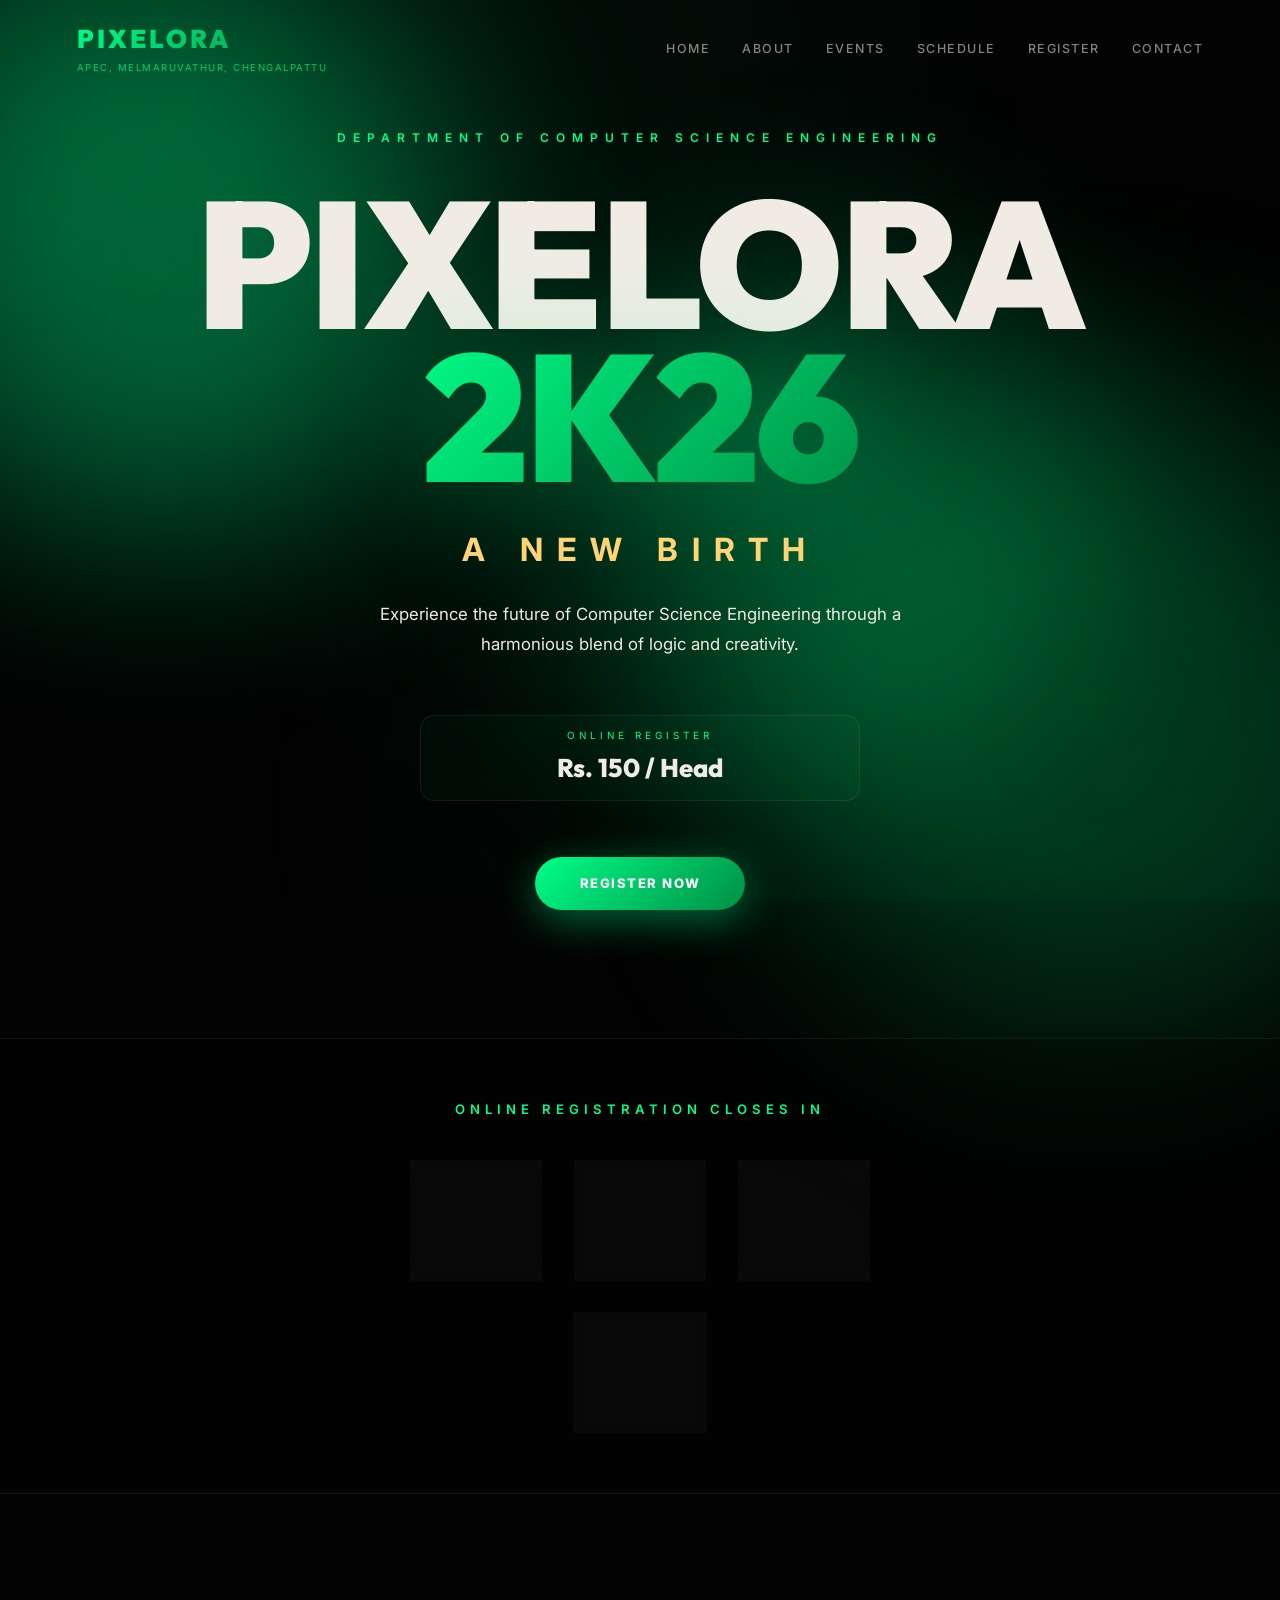
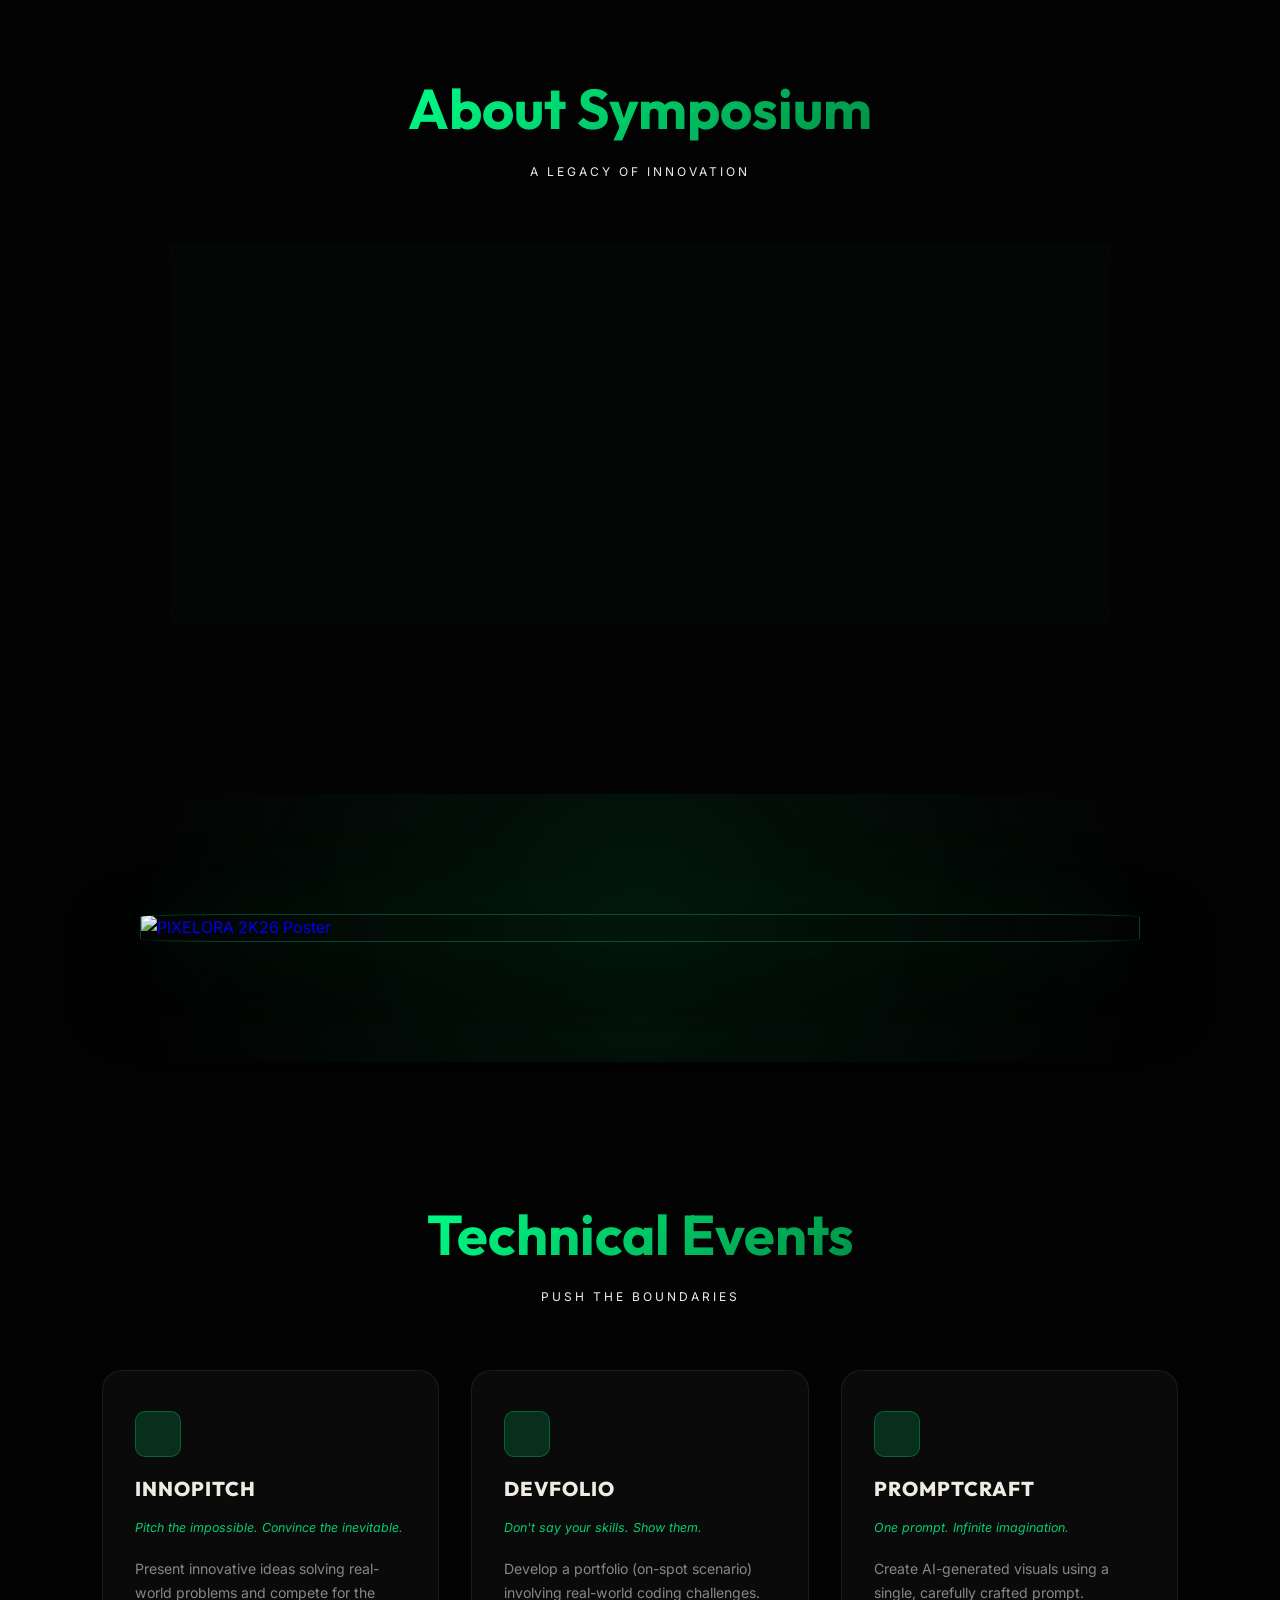
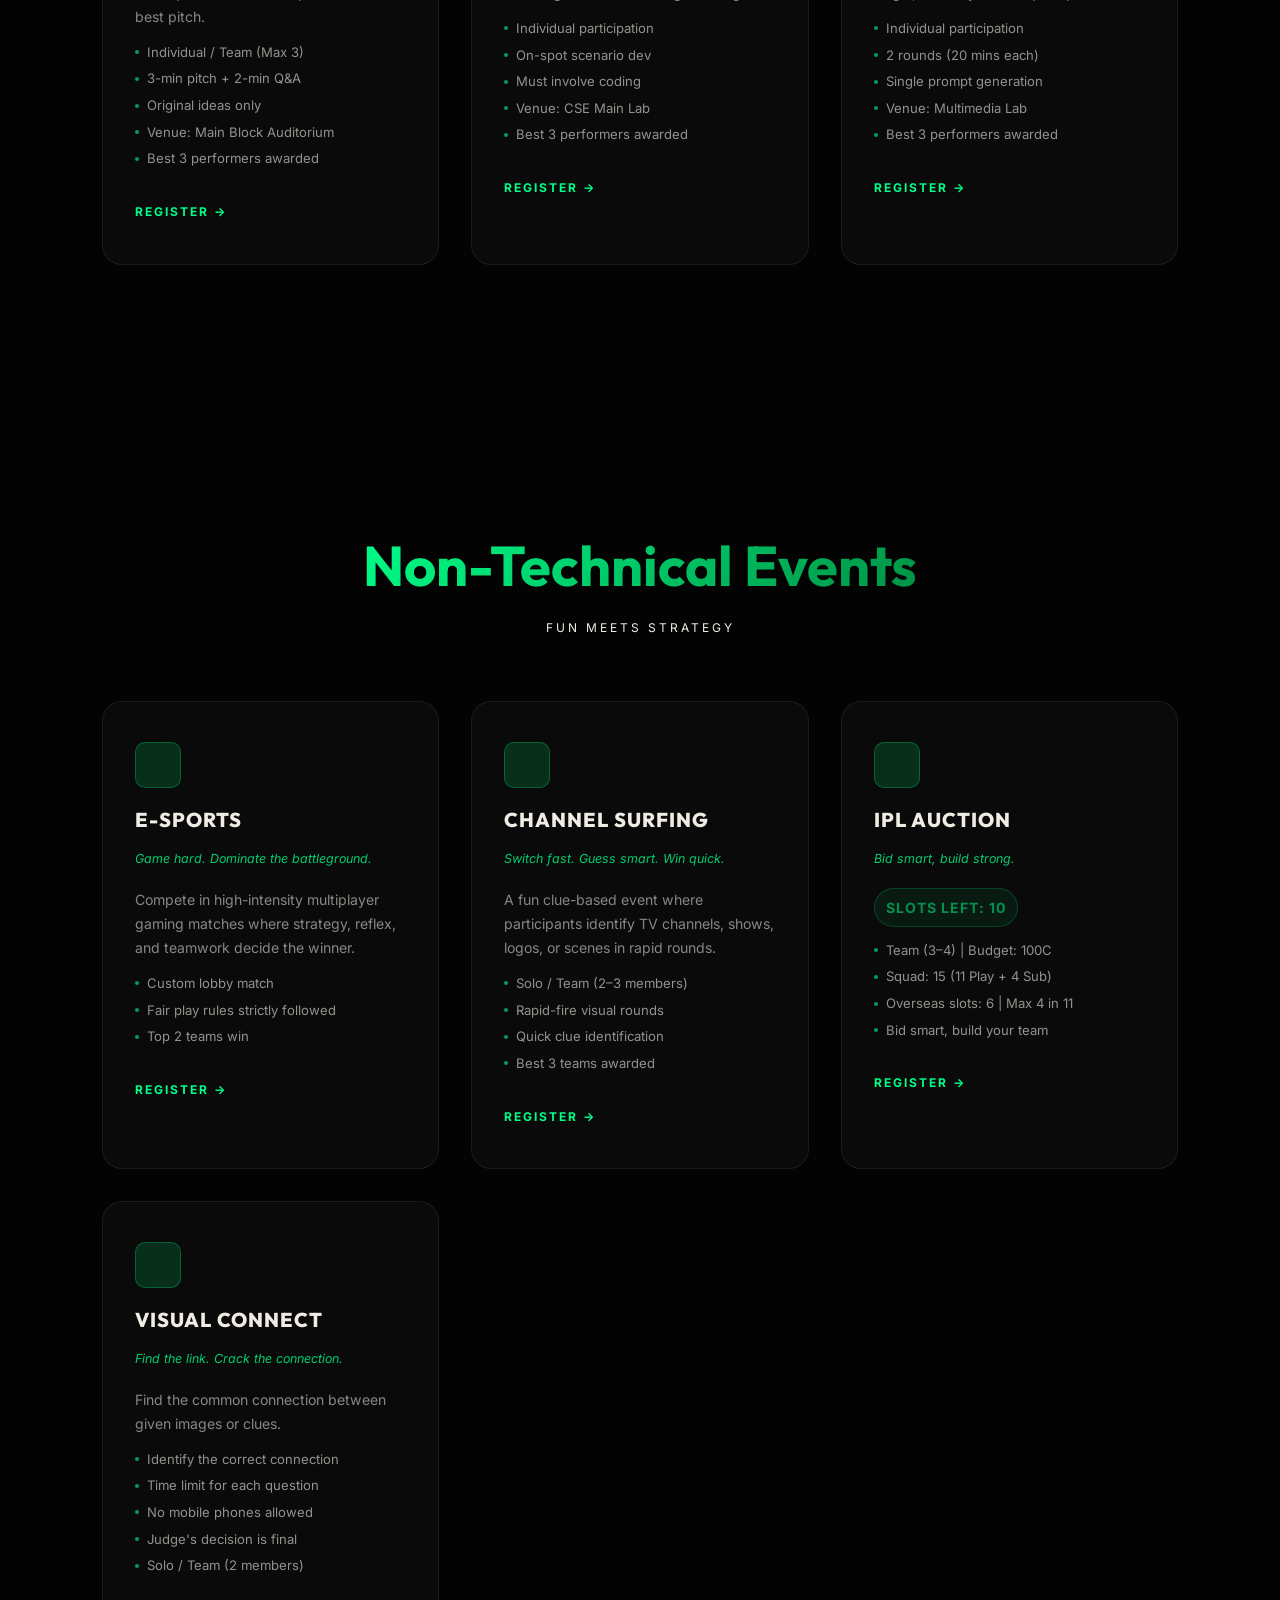
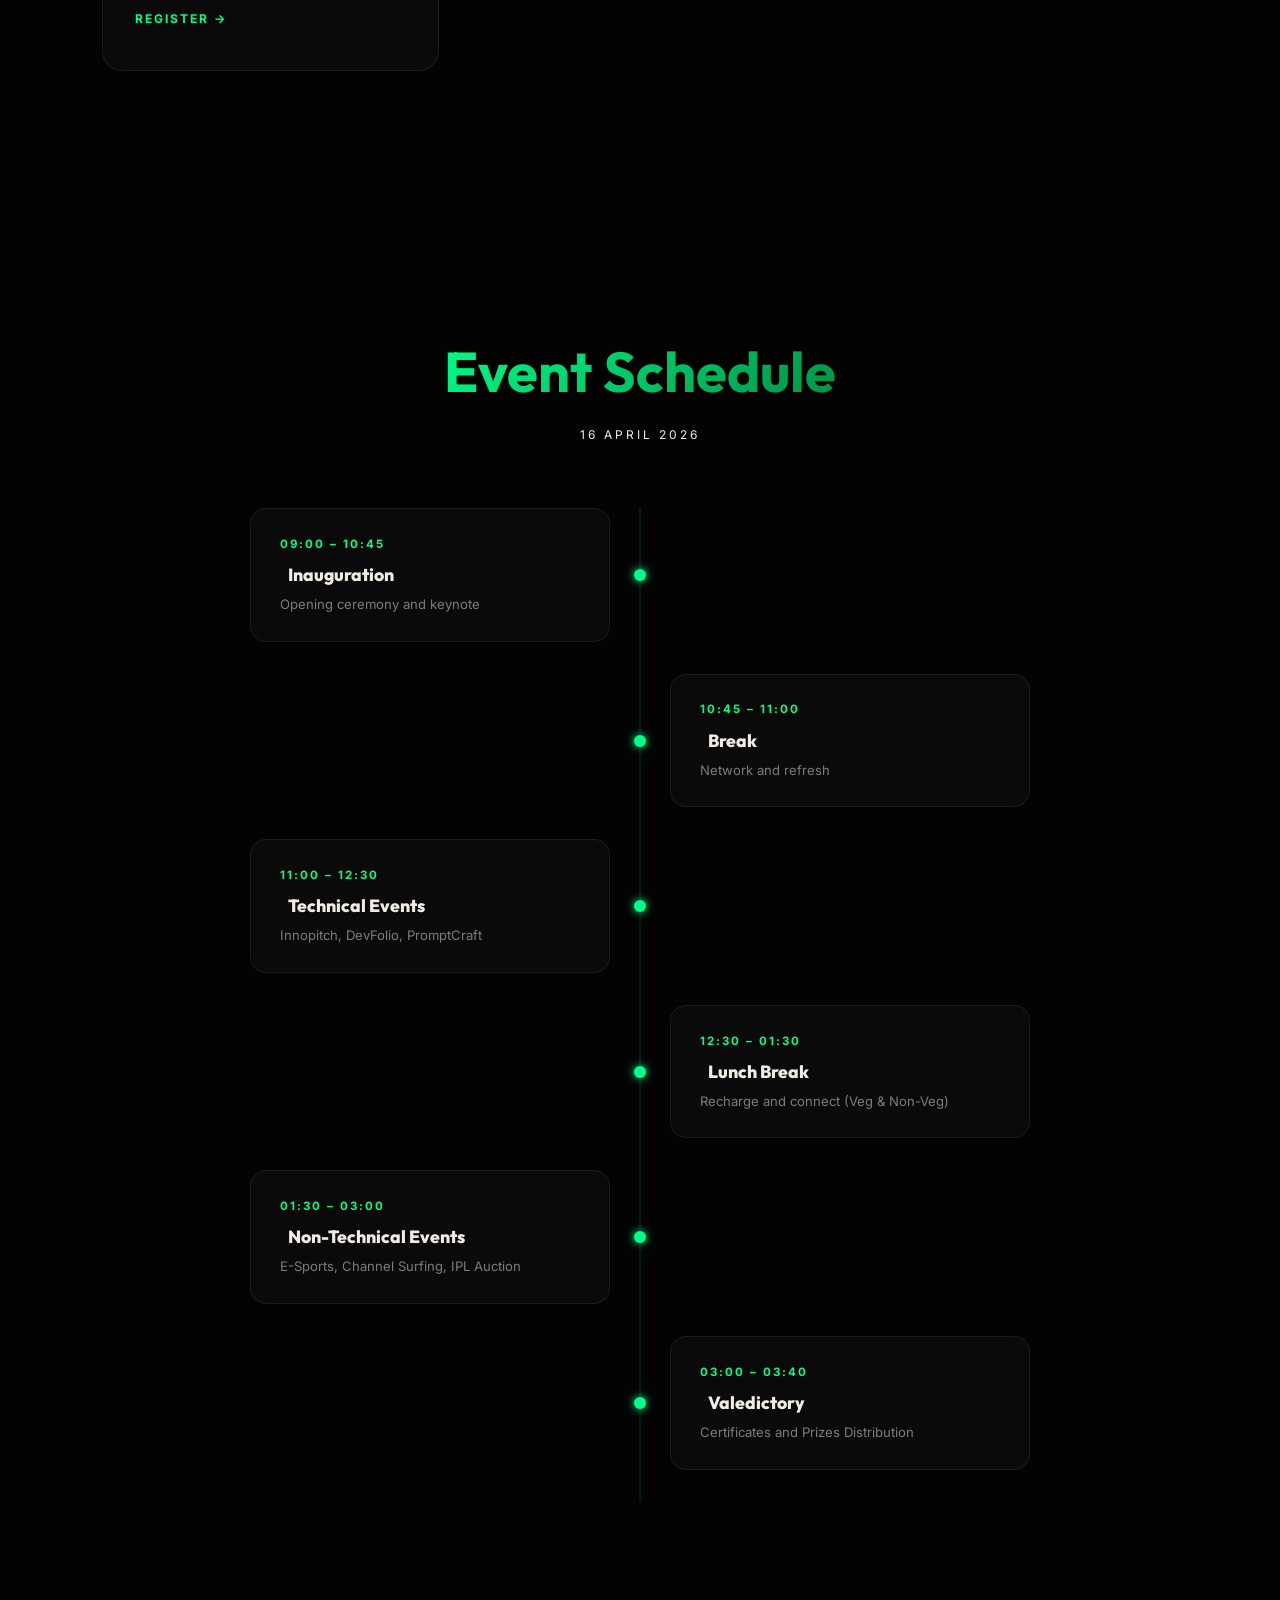
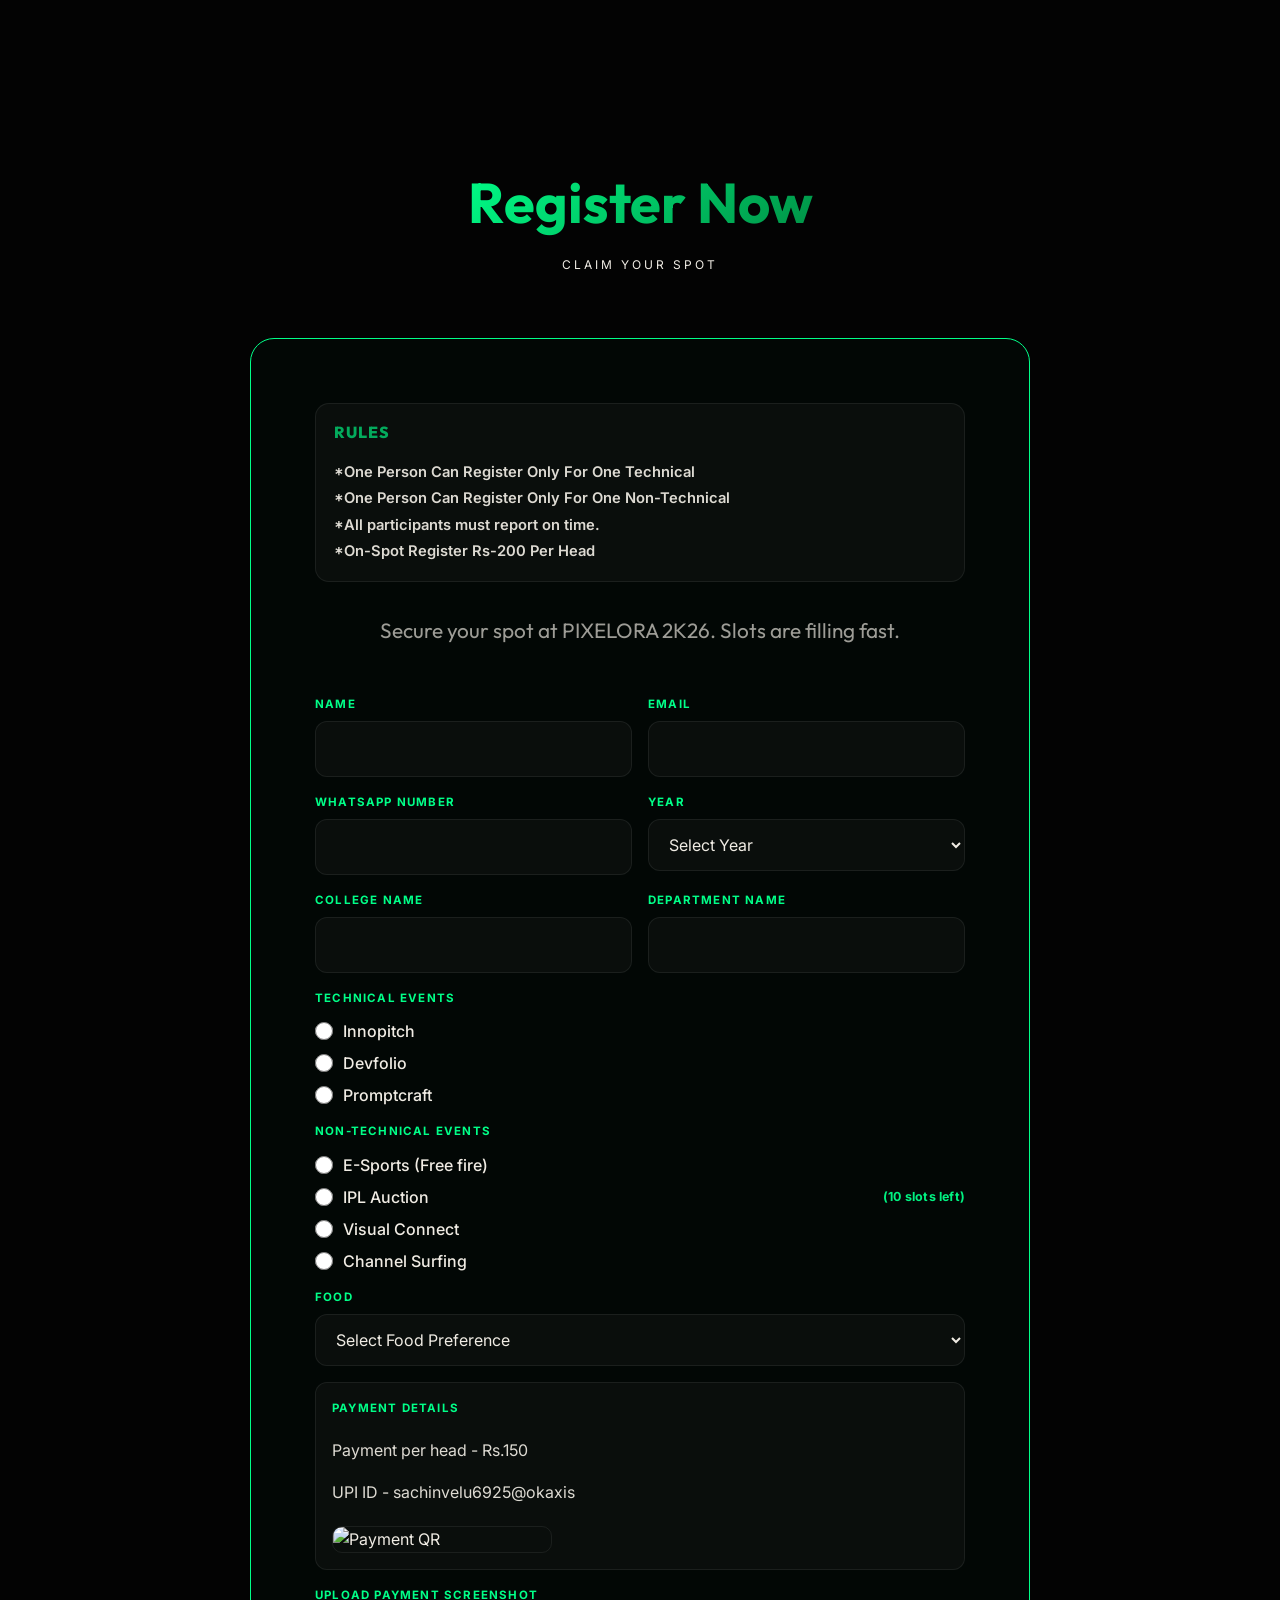
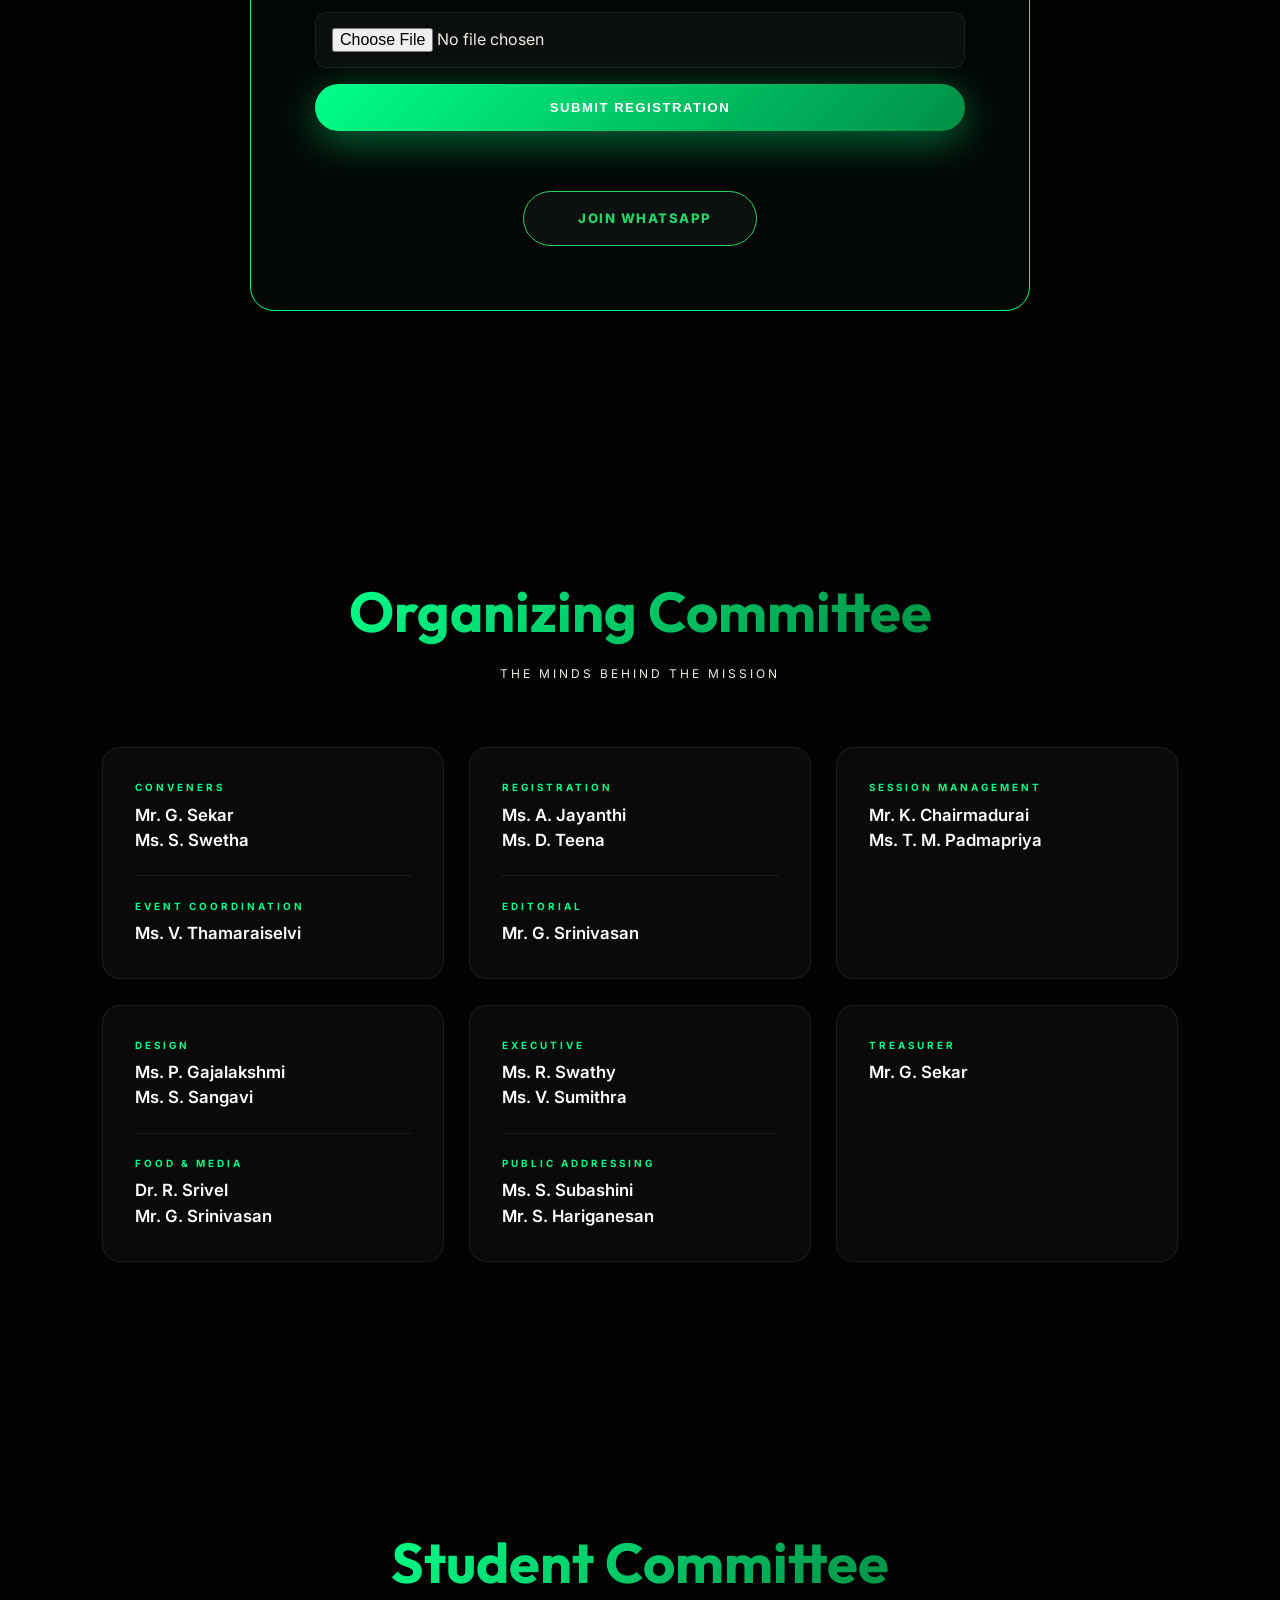
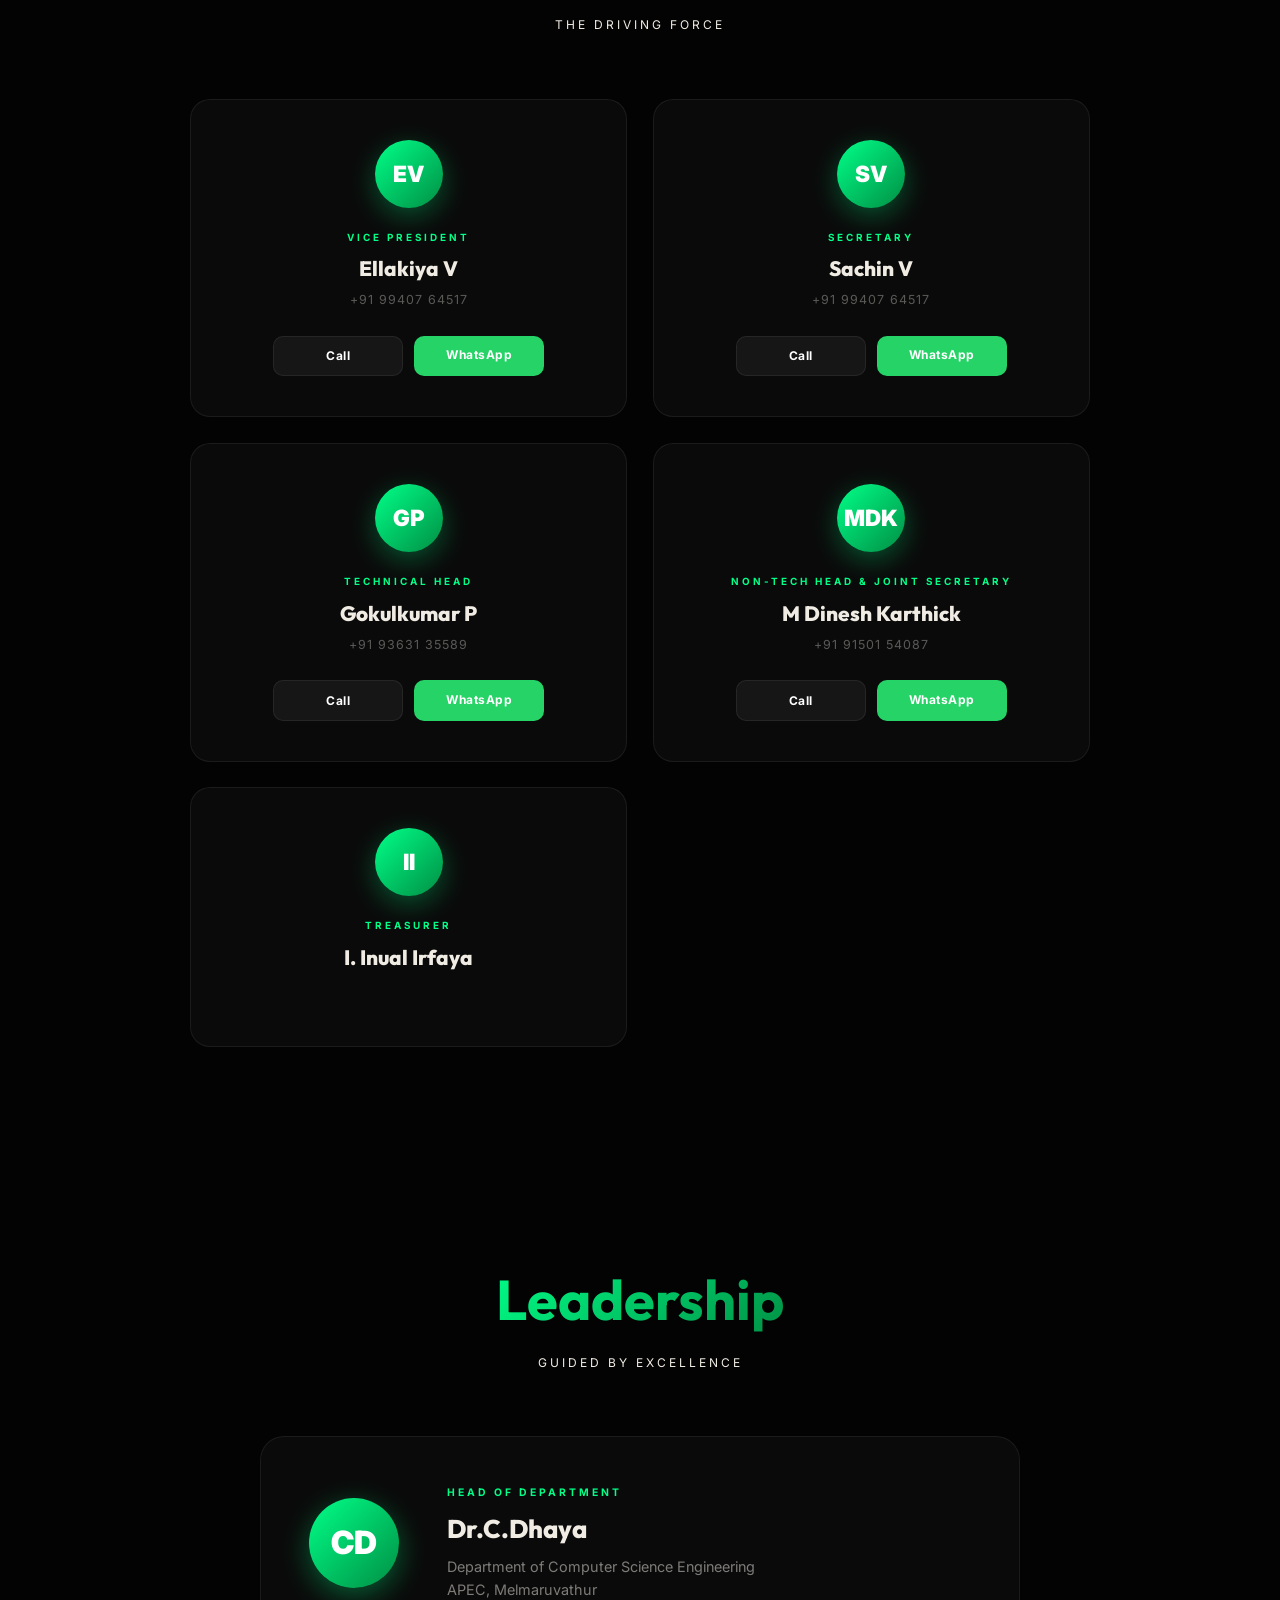
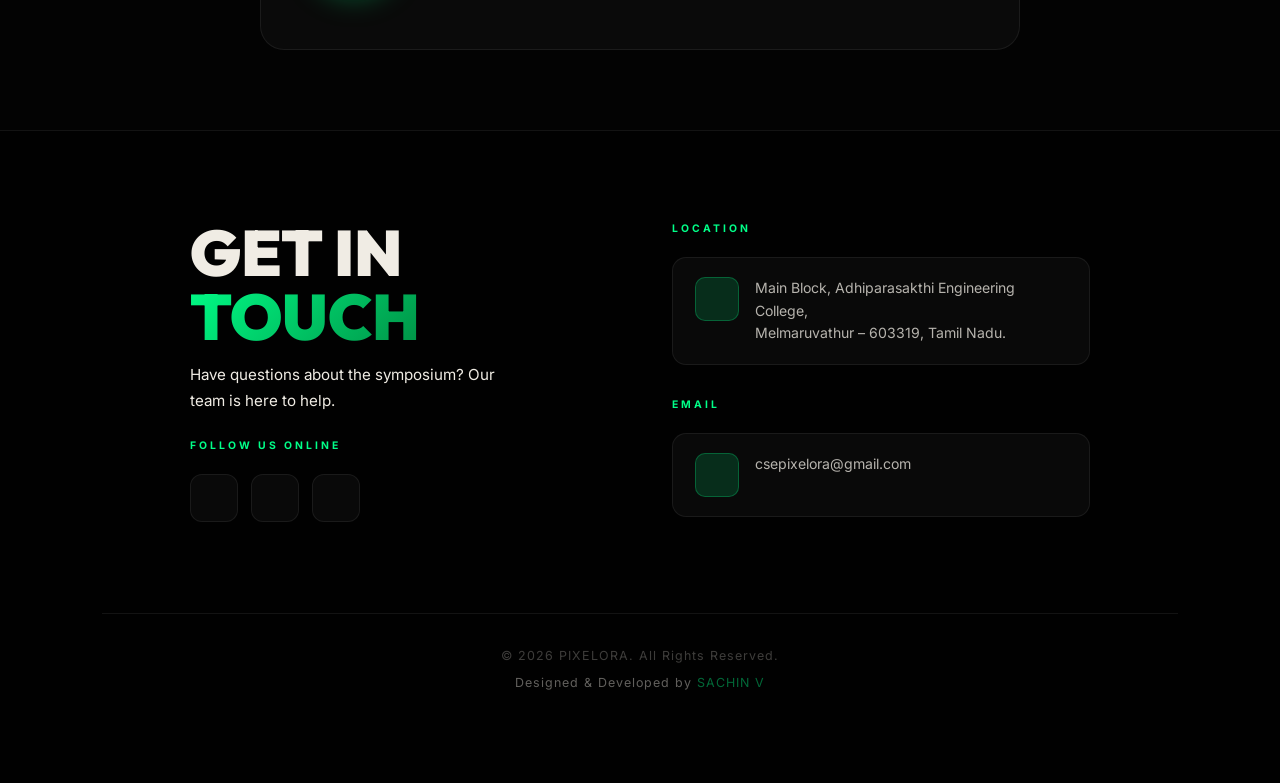
==== commit 21d81a98: "Make IPL slots count registrations" ====
--- a/frontend/index.html
+++ b/frontend/index.html
@@ -412,6 +412,7 @@
       <div class="admin-actions">
         <button type="button" class="btn bo admin-btn" id="admin-refresh">Refresh</button>
         <button type="button" class="btn bm admin-btn" id="admin-download">Download CSV</button>
+        <button type="button" class="btn bo admin-btn" id="admin-reset">Delete All Data</button>
       </div>
     </div>
     <p id="admin-status" class="admin-status" aria-live="polite"></p>
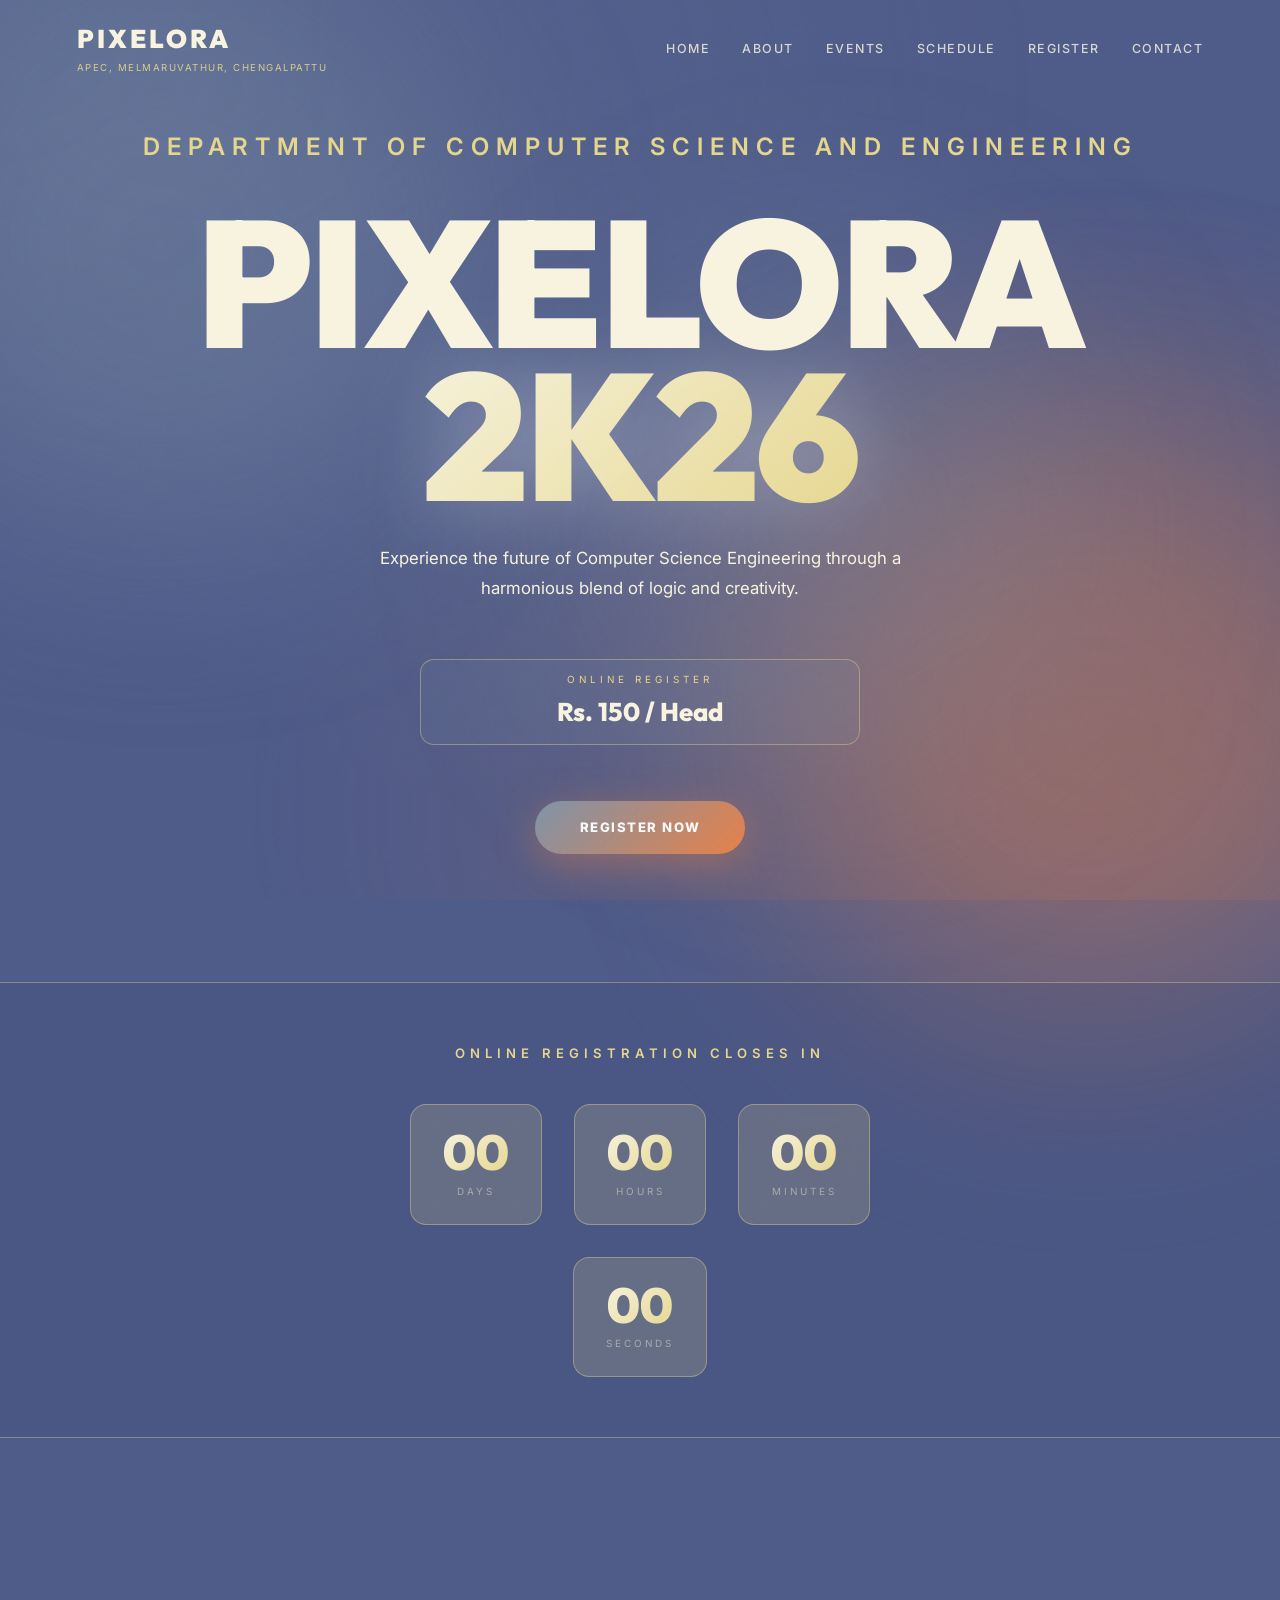
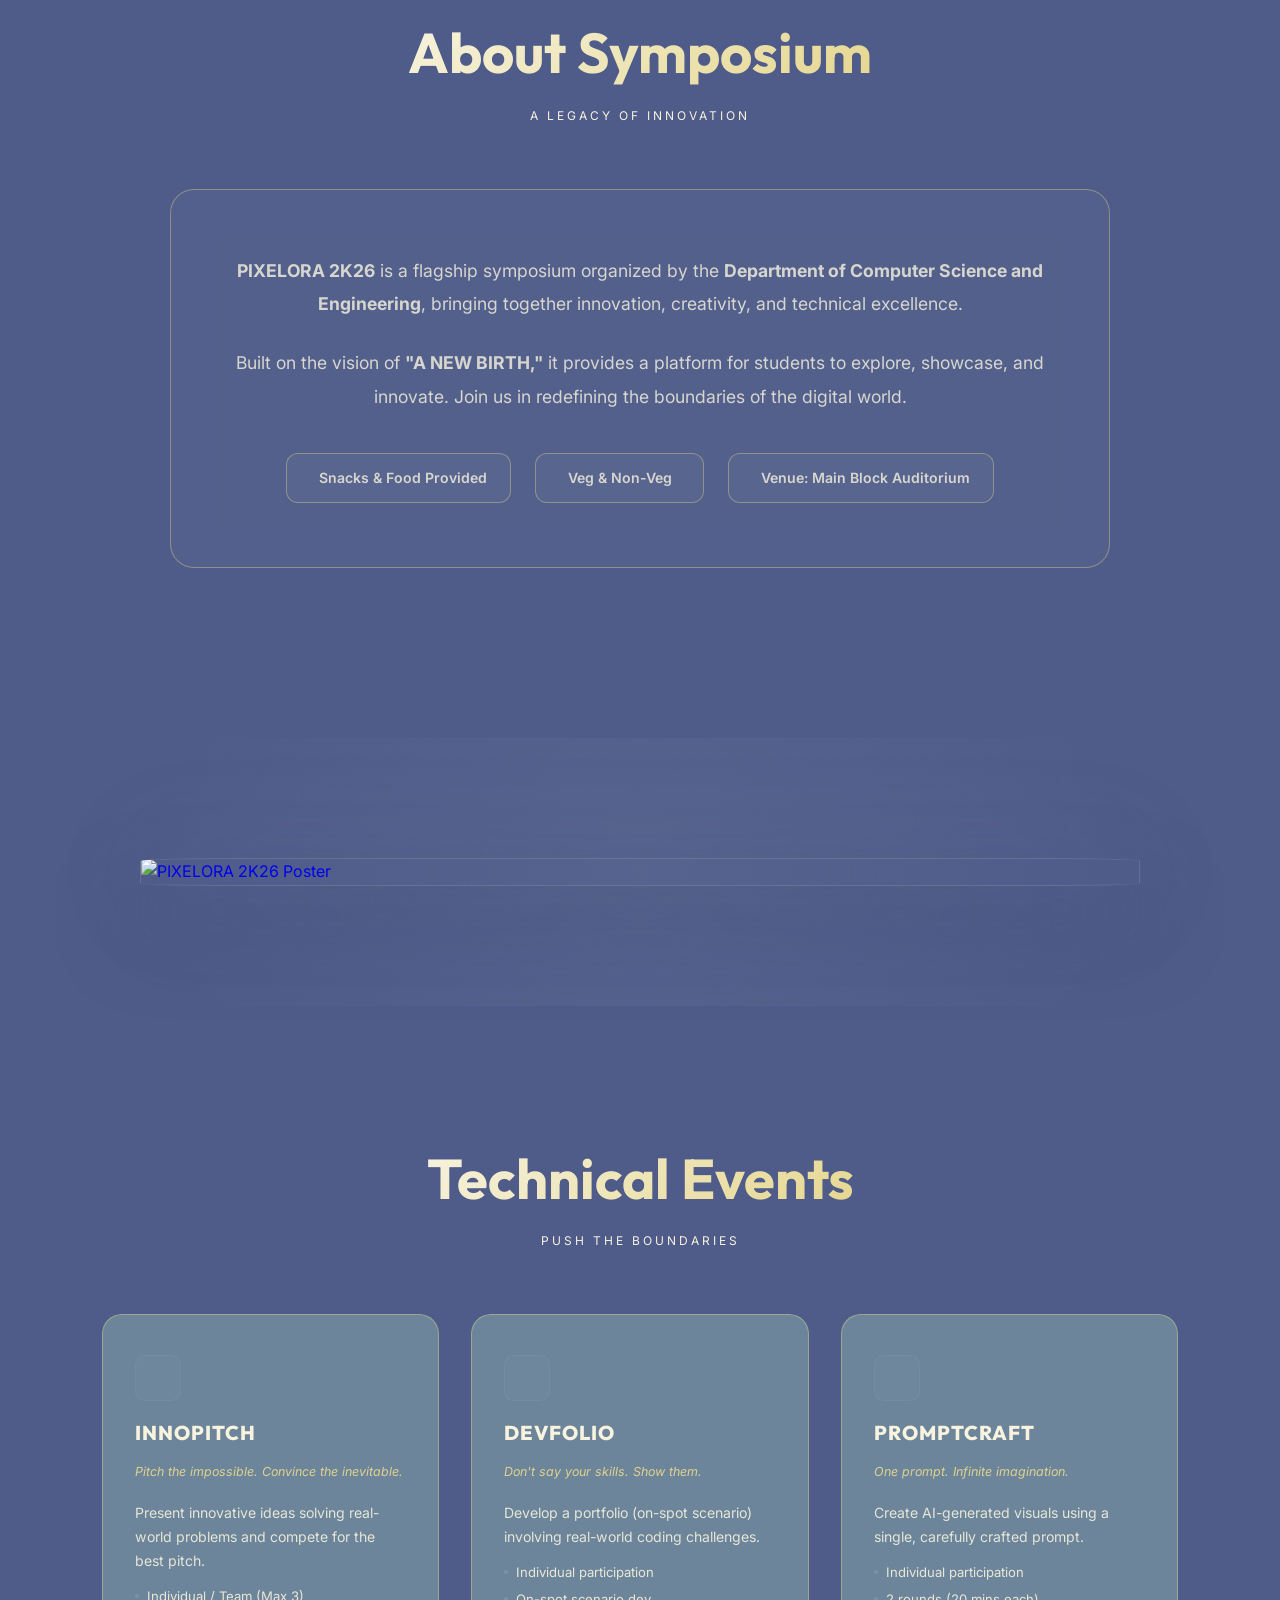
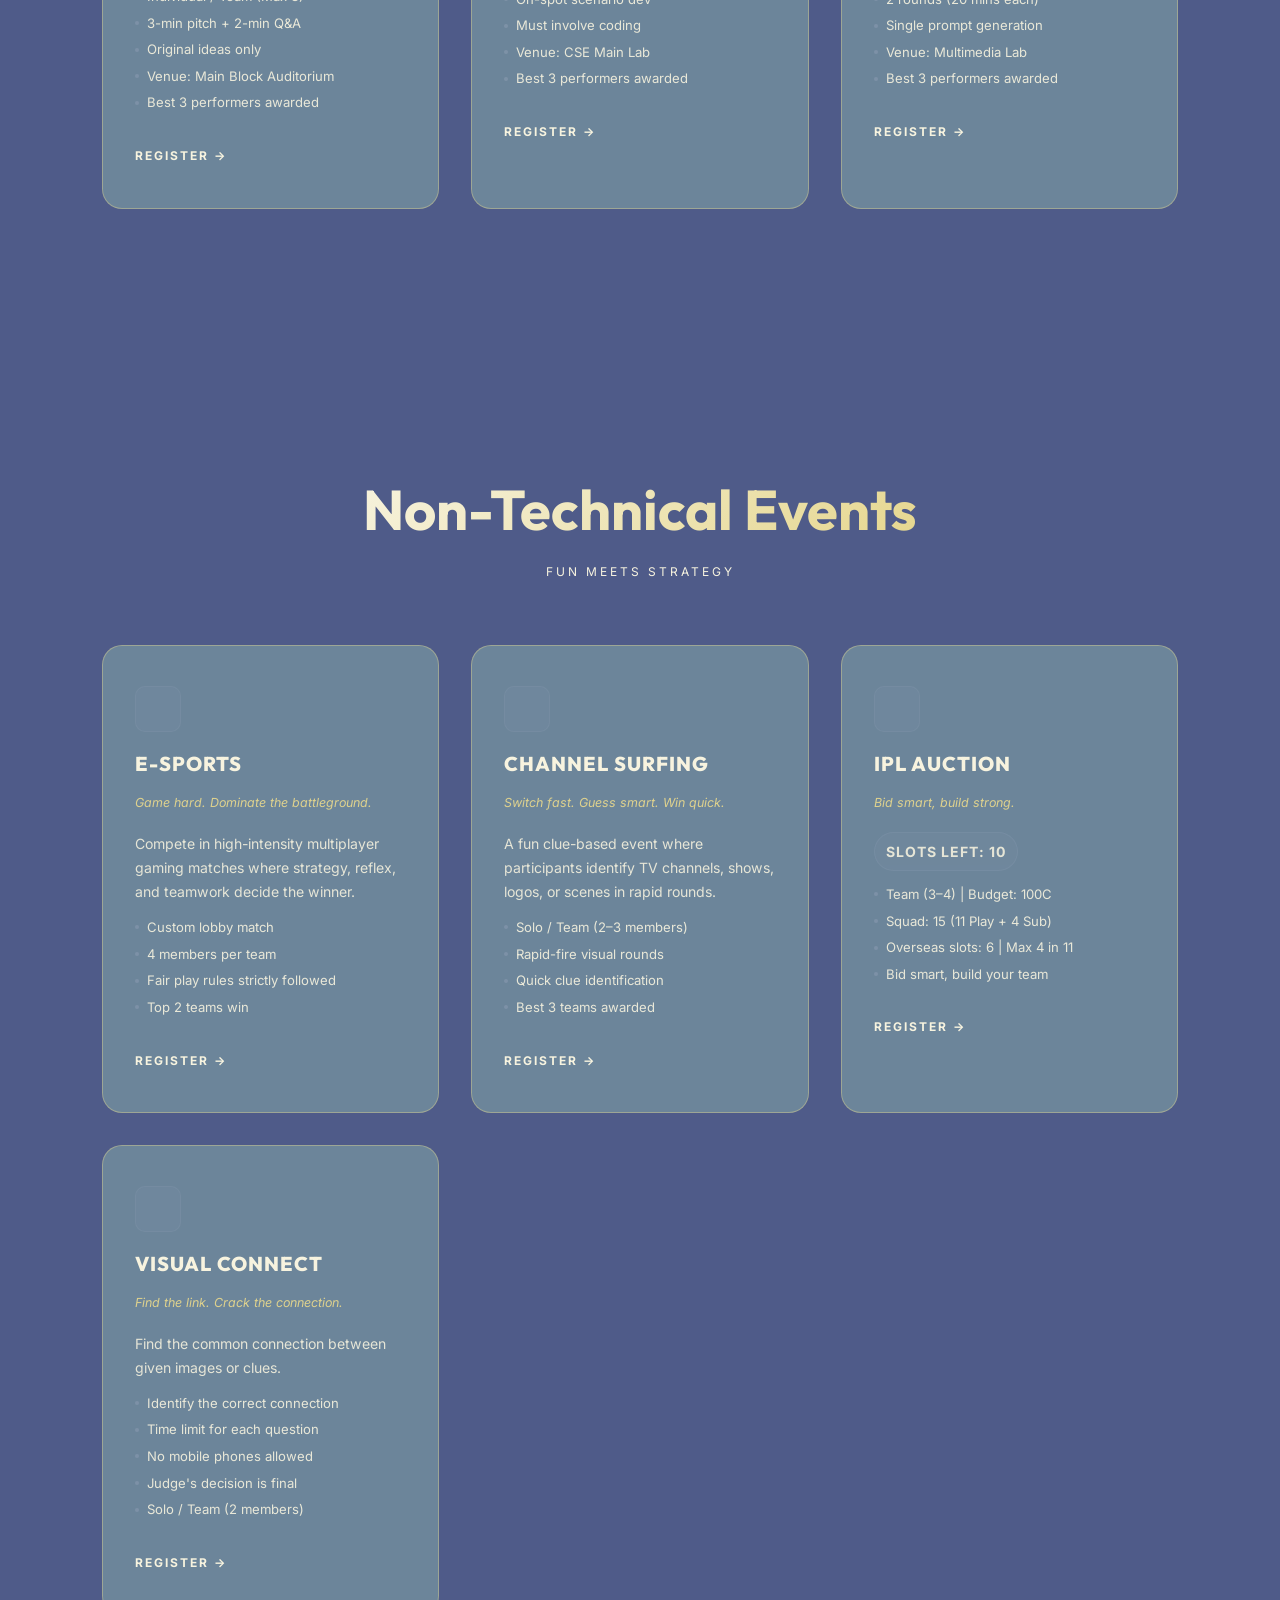
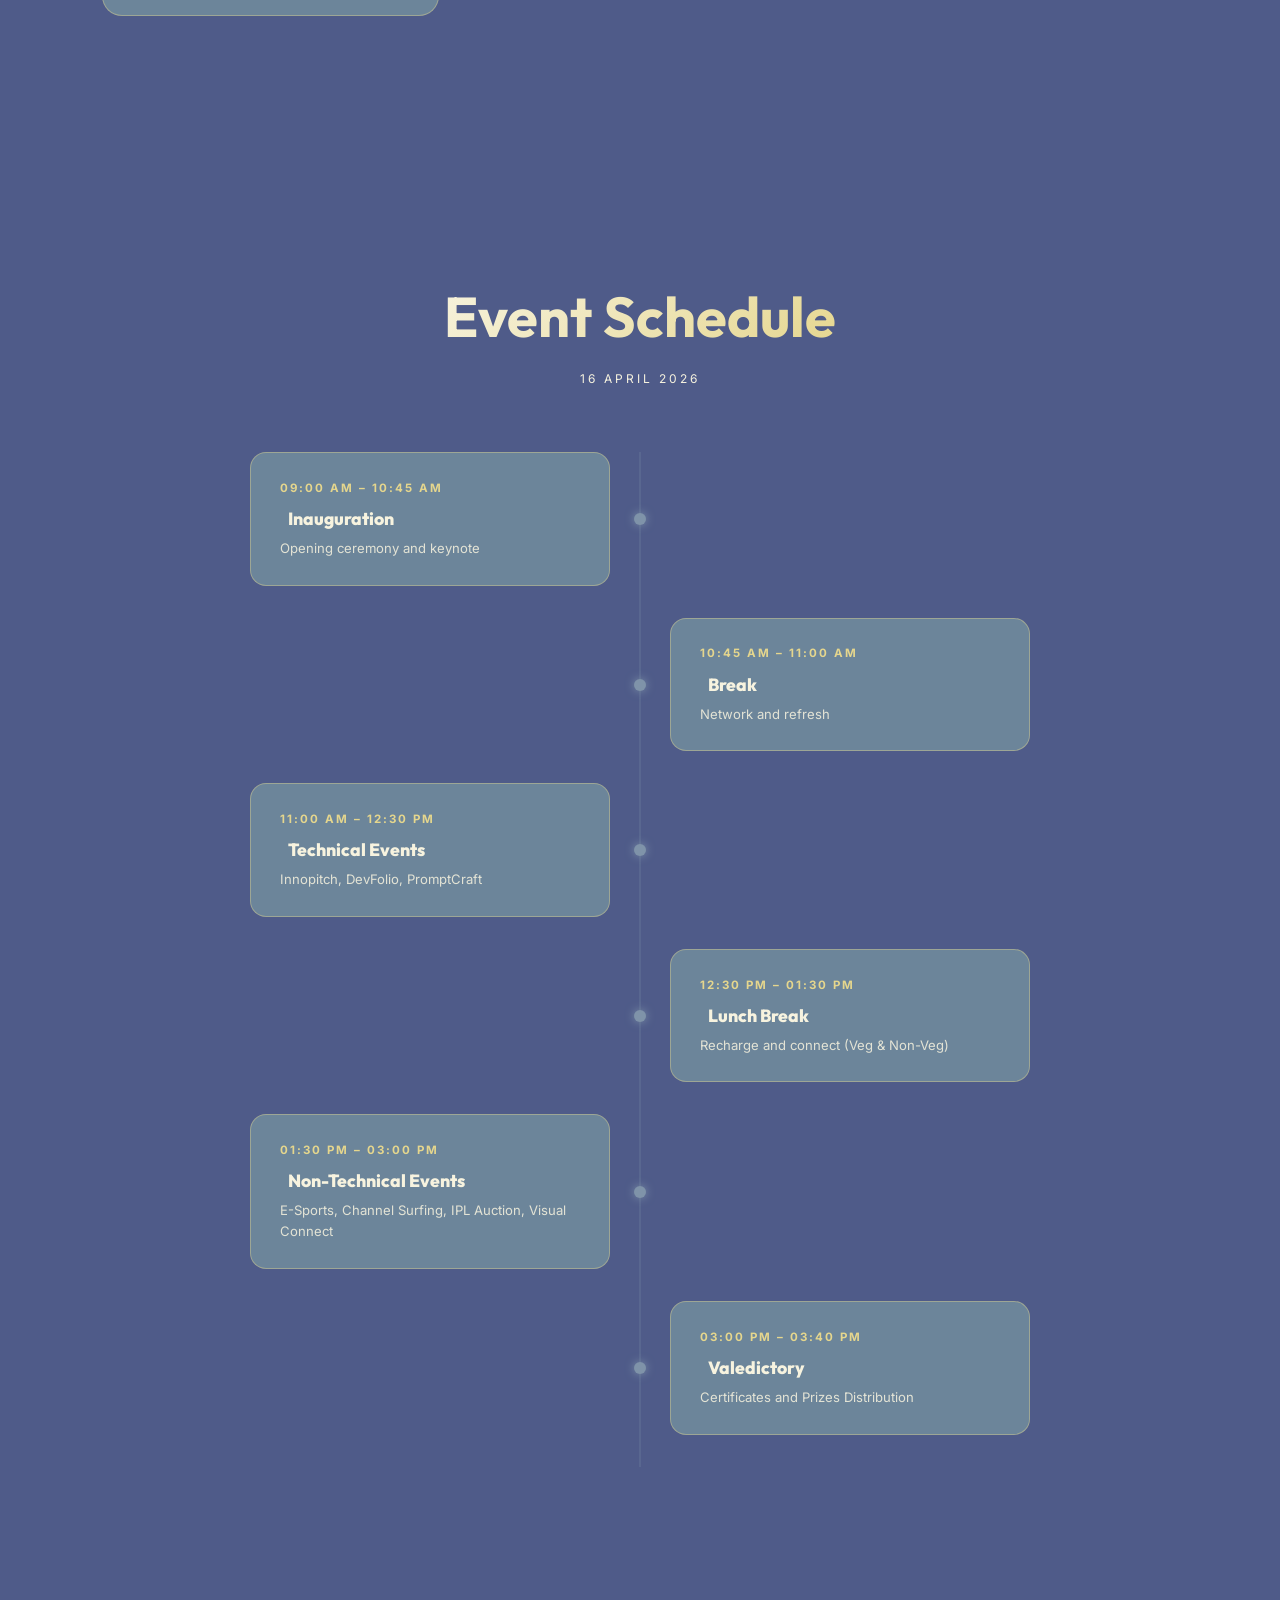
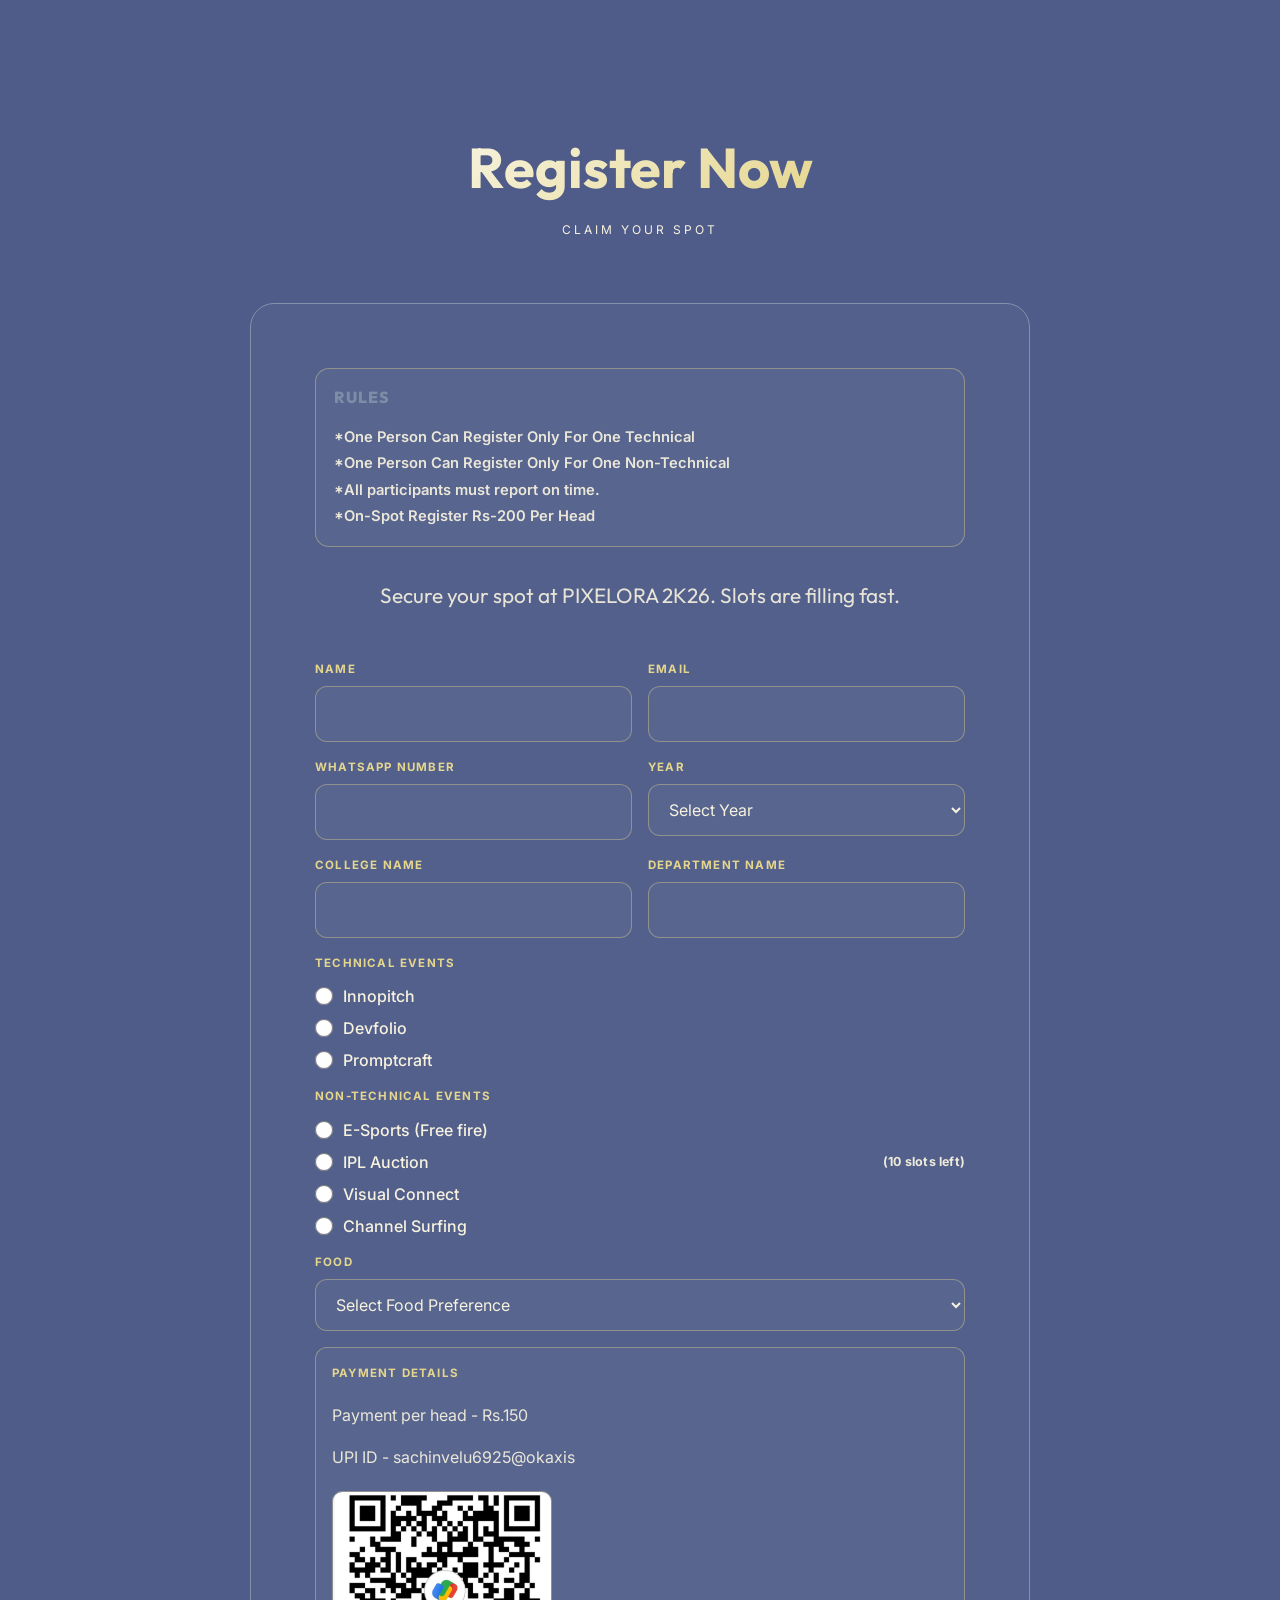
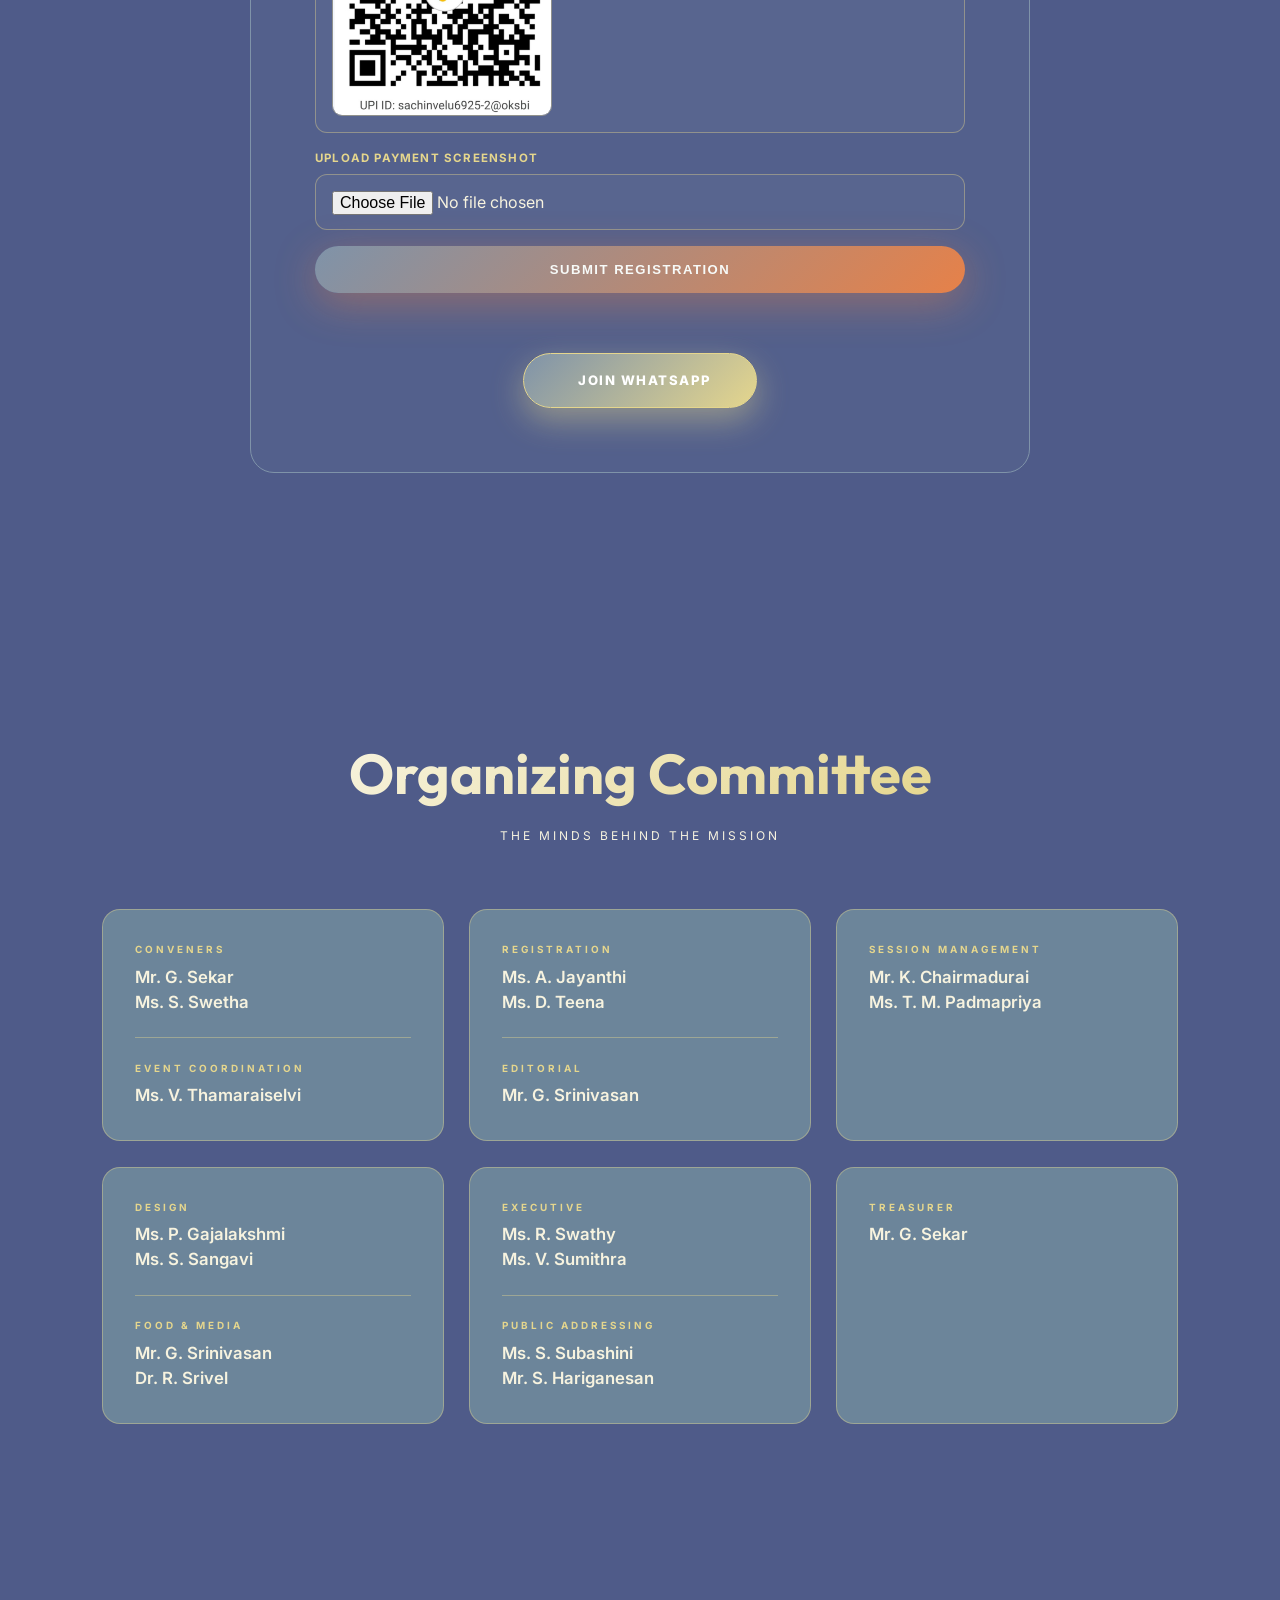
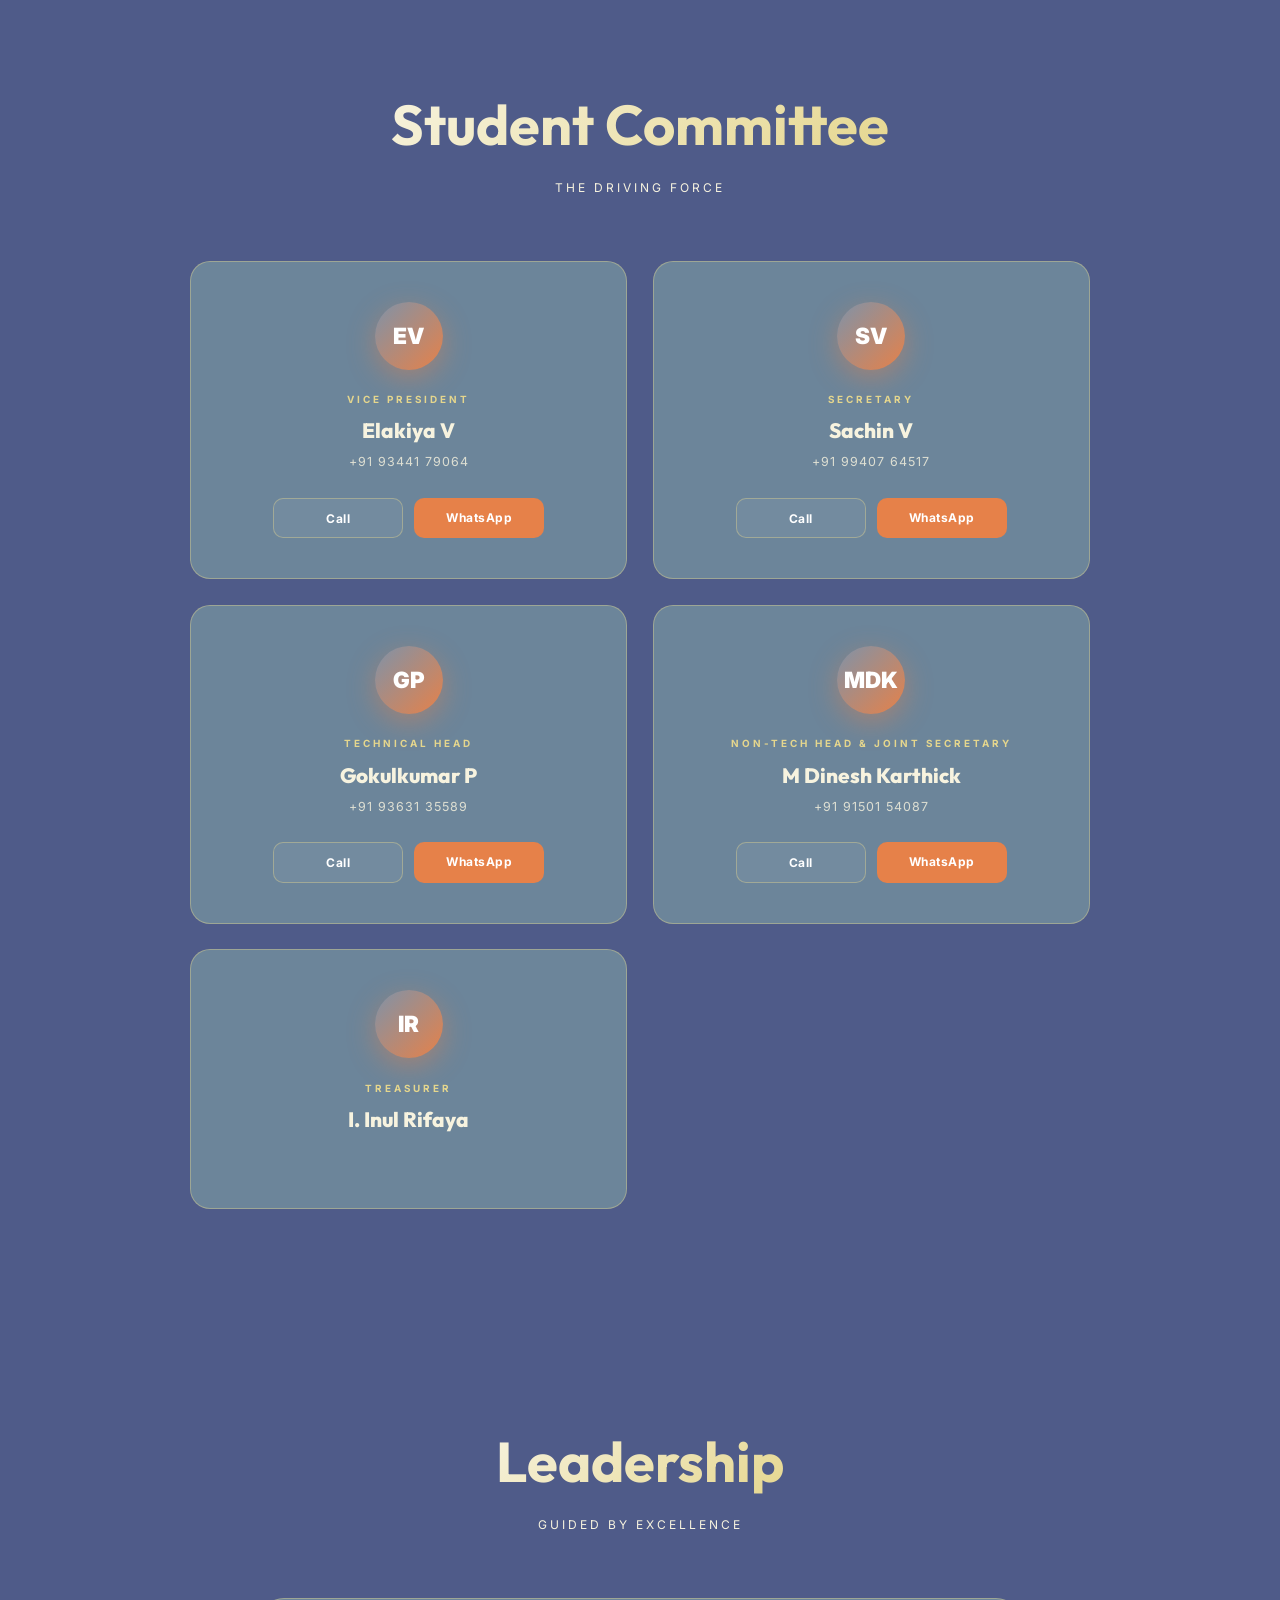
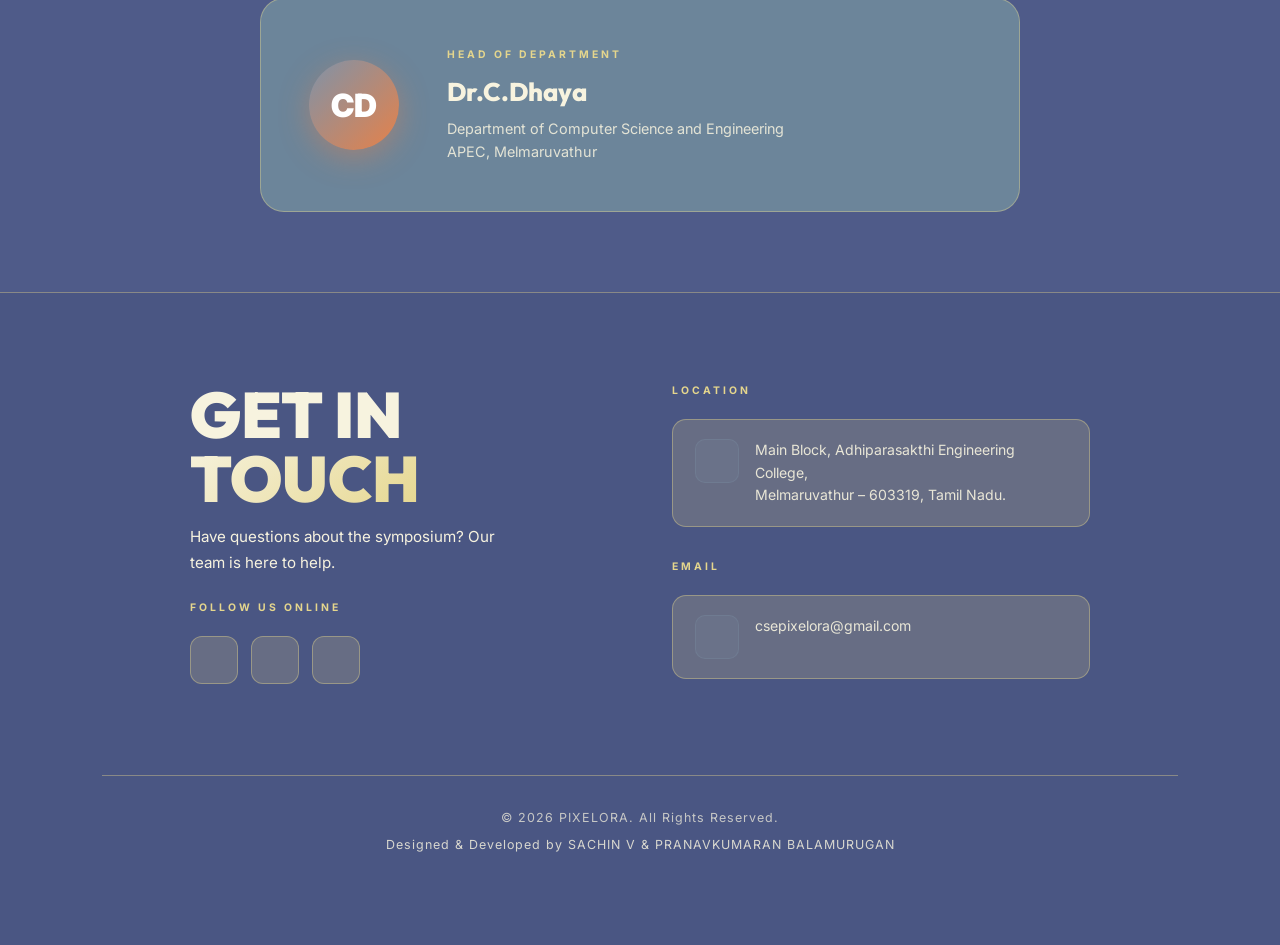
==== commit cff1b2b6: "Update website frontend assets and content" ====
--- a/frontend/index.html
+++ b/frontend/index.html
@@ -34,9 +34,8 @@
 
 <!-- HERO -->
 <section id="hero">
-  <span class="hdept rv">Department of Computer Science Engineering</span>
+  <span class="hdept rv">Department of Computer Science and Engineering</span>
   <span class="htitle rv outfit">PIXELORA<br><span class="glow">2K26</span></span>
-  <span class="htag rv">A NEW BIRTH</span>
   <span class="hsub rv">Experience the future of Computer Science Engineering through a harmonious blend of logic and creativity.</span>
   <div class="ticker-box rv">
     <div class="ti on"><span class="tl">Event Date</span><span class="tv">April 16, 2026</span></div>
@@ -63,7 +62,7 @@
   <h2 class="stitle rv">About Symposium</h2>
   <p class="ssub rv">A Legacy of Innovation</p>
   <div class="acard rv">
-    <p><strong>PIXELORA 2K26</strong> is a flagship symposium organized by the <strong>Department of Computer Science Engineering</strong>, bringing together innovation, creativity, and technical excellence.</p><br>
+    <p><strong>PIXELORA 2K26</strong> is a flagship symposium organized by the <strong>Department of Computer Science and Engineering</strong>, bringing together innovation, creativity, and technical excellence.</p><br>
     <p>Built on the vision of <strong>"A NEW BIRTH,"</strong> it provides a platform for students to explore, showcase, and innovate. Join us in redefining the boundaries of the digital world.</p>
     <div style="margin-top:2.5rem; display:flex; flex-wrap:wrap; justify-content:center; gap:1.5rem">
       <div class="rv" style="display:flex; align-items:center; gap:0.6rem; background:rgba(255,255,255,0.03); padding:0.8rem 1.4rem; border-radius:12px; border:1px solid var(--border)">
@@ -84,13 +83,13 @@
 </section>
 
 <!-- POSTER SECTION -->
-<section id="poster" style="padding:clamp(60px,10vw,120px) 5%; min-height:auto; background:radial-gradient(circle at 50% 50%, rgba(0,255,136,0.08) 0%, #030303 75%)">
+<section id="poster" style="padding:clamp(60px,10vw,120px) 5%; min-height:auto; background:radial-gradient(circle at 50% 50%, rgba(var(--accent-rgb),0.16) 0%, var(--bg) 75%)">
   <div class="rv poster-container" style="width:100%; max-width:1000px; margin:0 auto">
     <!-- Glow behind the poster -->
     <div style="position:absolute; inset:20px; background:var(--grad); filter:blur(100px); opacity:0.15; z-index:-1"></div>
     
-    <a href="PIXELORA .png" target="_blank" rel="noopener noreferrer" style="display:block; text-decoration:none">
-      <img src="PIXELORA .png" alt="PIXELORA 2K26 Poster" style="width:100%; height:auto">
+    <a href="Pix.jpeg" target="_blank" rel="noopener noreferrer" style="display:block; text-decoration:none">
+      <img src="Pix.jpeg" alt="PIXELORA 2K26 Poster" style="width:100%; height:auto">
     </a>
   </div>
 </section>
@@ -162,6 +161,7 @@
       <ul class="ev-rules">
 
         <li>Custom lobby match</li>
+        <li>4 members per team</li>
         <li>Fair play rules strictly followed</li>
         <li>Top 2 teams win</li>
       </ul>
@@ -218,12 +218,12 @@
   <h2 class="stitle rv">Event Schedule</h2>
   <p class="ssub rv">16 April 2026</p>
   <div class="tl2">
-    <div class="tl2-row"><div class="tl2-card"><div class="tl2-time">09:00 – 10:45</div><h3><i class="ph ph-microphone-stage" style="color:var(--g1);margin-right:8px"></i>Inauguration</h3><p>Opening ceremony and keynote</p></div></div>
-    <div class="tl2-row"><div class="tl2-card"><div class="tl2-time">10:45 – 11:00</div><h3><i class="ph ph-coffee" style="color:var(--g1);margin-right:8px"></i>Break</h3><p>Network and refresh</p></div></div>
-    <div class="tl2-row"><div class="tl2-card"><div class="tl2-time">11:00 – 12:30</div><h3><i class="ph ph-code" style="color:var(--g1);margin-right:8px"></i>Technical Events</h3><p>Innopitch, DevFolio, PromptCraft</p></div></div>
-    <div class="tl2-row"><div class="tl2-card"><div class="tl2-time">12:30 – 01:30</div><h3><i class="ph ph-bowl-food" style="color:var(--g1);margin-right:8px"></i>Lunch Break</h3><p>Recharge and connect (Veg & Non-Veg)</p></div></div>
-    <div class="tl2-row"><div class="tl2-card"><div class="tl2-time">01:30 – 03:00</div><h3><i class="ph ph-game-controller" style="color:var(--g1);margin-right:8px"></i>Non-Technical Events</h3><p>E-Sports, Channel Surfing, IPL Auction</p></div></div>
-    <div class="tl2-row"><div class="tl2-card"><div class="tl2-time">03:00 – 03:40</div><h3><i class="ph ph-trophy" style="color:var(--g1);margin-right:8px"></i>Valedictory</h3><p>Certificates and Prizes Distribution</p></div></div>
+    <div class="tl2-row"><div class="tl2-card"><div class="tl2-time">09:00 AM – 10:45 AM</div><h3><i class="ph ph-microphone-stage" style="color:var(--g1);margin-right:8px"></i>Inauguration</h3><p>Opening ceremony and keynote</p></div></div>
+    <div class="tl2-row"><div class="tl2-card"><div class="tl2-time">10:45 AM – 11:00 AM</div><h3><i class="ph ph-coffee" style="color:var(--g1);margin-right:8px"></i>Break</h3><p>Network and refresh</p></div></div>
+    <div class="tl2-row"><div class="tl2-card"><div class="tl2-time">11:00 AM – 12:30 PM</div><h3><i class="ph ph-code" style="color:var(--g1);margin-right:8px"></i>Technical Events</h3><p>Innopitch, DevFolio, PromptCraft</p></div></div>
+    <div class="tl2-row"><div class="tl2-card"><div class="tl2-time">12:30 PM – 01:30 PM</div><h3><i class="ph ph-bowl-food" style="color:var(--g1);margin-right:8px"></i>Lunch Break</h3><p>Recharge and connect (Veg & Non-Veg)</p></div></div>
+    <div class="tl2-row"><div class="tl2-card"><div class="tl2-time">01:30 PM – 03:00 PM</div><h3><i class="ph ph-game-controller" style="color:var(--g1);margin-right:8px"></i>Non-Technical Events</h3><p>E-Sports, Channel Surfing, IPL Auction, Visual Connect</p></div></div>
+    <div class="tl2-row"><div class="tl2-card"><div class="tl2-time">03:00 PM – 03:40 PM</div><h3><i class="ph ph-trophy" style="color:var(--g1);margin-right:8px"></i>Valedictory</h3><p>Certificates and Prizes Distribution</p></div></div>
   </div>
 </section>
 
@@ -311,7 +311,7 @@
       <p id="reg-status" class="reg-status" aria-live="polite"></p>
     </form>
     <div style="display:flex; flex-direction:column; align-items:center; gap:1.2rem; margin-top:1.5rem">
-      <a href="https://chat.whatsapp.com/Hbq74sCWK0W3TTt8L43u6s?mode=gi_t" target="_blank" rel="noopener noreferrer" class="btn bo" style="border-color:#25D366; color:#25D366; display:flex; align-items:center; gap:0.6rem">
+      <a href="https://chat.whatsapp.com/Hbq74sCWK0W3TTt8L43u6s?mode=gi_t" target="_blank" rel="noopener noreferrer" class="btn bo" style="border-color:var(--warm); color:#ffffff; background:linear-gradient(135deg,var(--g1),var(--warm)); box-shadow:0 12px 32px rgba(var(--warm-rgb),0.45); display:flex; align-items:center; gap:0.6rem">
         <i class="ph ph-whatsapp-logo" style="font-size:1.2rem"></i> JOIN WHATSAPP
       </a>
     </div>
@@ -326,7 +326,7 @@
     <div class="com-card rv d1"><span class="com-label">Conveners</span><p class="com-name">Mr. G. Sekar<br>Ms. S. Swetha</p><div class="dv"></div><span class="com-label">Event Coordination</span><p class="com-name">Ms. V. Thamaraiselvi</p></div>
     <div class="com-card rv d2"><span class="com-label">Registration</span><p class="com-name">Ms. A. Jayanthi<br>Ms. D. Teena</p><div class="dv"></div><span class="com-label">Editorial</span><p class="com-name">Mr. G. Srinivasan</p></div>
     <div class="com-card rv d3"><span class="com-label">Session Management</span><p class="com-name">Mr. K. Chairmadurai<br>Ms. T. M. Padmapriya</p></div>
-    <div class="com-card rv d1"><span class="com-label">Design</span><p class="com-name">Ms. P. Gajalakshmi<br>Ms. S. Sangavi</p><div class="dv"></div><span class="com-label">Food &amp; Media</span><p class="com-name">Dr. R. Srivel<br>Mr. G. Srinivasan</p></div>
+    <div class="com-card rv d1"><span class="com-label">Design</span><p class="com-name">Ms. P. Gajalakshmi<br>Ms. S. Sangavi</p><div class="dv"></div><span class="com-label">Food &amp; Media</span><p class="com-name">Mr. G. Srinivasan<br>Dr. R. Srivel</p></div>
     <div class="com-card rv d2"><span class="com-label">Executive</span><p class="com-name">Ms. R. Swathy<br>Ms. V. Sumithra</p><div class="dv"></div><span class="com-label">Public Addressing</span><p class="com-name">Ms. S. Subashini<br>Mr. S. Hariganesan</p></div>
     <div class="com-card rv d3"><span class="com-label">Treasurer</span><p class="com-name">Mr. G. Sekar</p></div>
   </div>
@@ -337,11 +337,11 @@
   <h2 class="stitle rv">Student Committee</h2>
   <p class="ssub rv">The Driving Force</p>
   <div class="tm-grid">
-    <div class="tm-card rv d1"><div class="tm-av">EV</div><p class="tm-role">Vice President</p><h3 class="tm-name">Ellakiya V</h3><p class="tm-ph">+91 99407 64517</p><div class="tm-act"><a href="tel:9940764517" class="ac">Call</a><a href="https://wa.me/919940764517" target="_blank" rel="noopener noreferrer" class="aw">WhatsApp</a></div></div>
+    <div class="tm-card rv d1"><div class="tm-av">EV</div><p class="tm-role">Vice President</p><h3 class="tm-name">Elakiya V</h3><p class="tm-ph">+91 93441 79064</p><div class="tm-act"><a href="tel:9344179064" class="ac">Call</a><a href="https://wa.me/919344179064" target="_blank" rel="noopener noreferrer" class="aw">WhatsApp</a></div></div>
     <div class="tm-card rv d2"><div class="tm-av">SV</div><p class="tm-role">Secretary</p><h3 class="tm-name">Sachin V</h3><p class="tm-ph">+91 99407 64517</p><div class="tm-act"><a href="tel:9940764517" class="ac">Call</a><a href="https://wa.me/919940764517" target="_blank" rel="noopener noreferrer" class="aw">WhatsApp</a></div></div>
     <div class="tm-card rv d1"><div class="tm-av">GP</div><p class="tm-role">Technical Head</p><h3 class="tm-name">Gokulkumar P</h3><p class="tm-ph">+91 93631 35589</p><div class="tm-act"><a href="tel:9363135589" class="ac">Call</a><a href="https://wa.me/919363135589" target="_blank" rel="noopener noreferrer" class="aw">WhatsApp</a></div></div>
     <div class="tm-card rv d2"><div class="tm-av">MDK</div><p class="tm-role">Non-Tech Head &amp; Joint Secretary</p><h3 class="tm-name">M Dinesh Karthick</h3><p class="tm-ph">+91 91501 54087</p><div class="tm-act"><a href="tel:9150154087" class="ac">Call</a><a href="https://wa.me/919150154087" target="_blank" rel="noopener noreferrer" class="aw">WhatsApp</a></div></div>
-    <div class="tm-card rv d1"><div class="tm-av">II</div><p class="tm-role">Treasurer</p><h3 class="tm-name" style="margin-bottom: 2rem;">I. Inual Irfaya</h3></div>
+    <div class="tm-card rv d1"><div class="tm-av">IR</div><p class="tm-role">Treasurer</p><h3 class="tm-name" style="margin-bottom: 2rem;">I. Inul Rifaya</h3></div>
   </div>
 </section>
 
@@ -354,7 +354,7 @@
     <div class="lead-info">
       <span class="lead-role">Head of Department</span>
       <h3>Dr.C.Dhaya</h3>
-      <p class="lead-pos">Department of Computer Science Engineering<br>APEC, Melmaruvathur</p>
+      <p class="lead-pos">Department of Computer Science and Engineering<br>APEC, Melmaruvathur</p>
     </div>
   </div>
 </section>
@@ -391,48 +391,9 @@
   </div>
   <div class="ft-bottom">
     <p>&copy; 2026 PIXELORA. All Rights Reserved.</p>
-    <p class="credit">Designed &amp; Developed by <span>SACHIN V</span></p>
+    <p class="credit">Designed &amp; Developed by <span>SACHIN V & PRANAVKUMARAN BALAMURUGAN</span></p>
   </div>
 </footer>
-
-<div id="admin-portal" class="admin-portal" aria-hidden="true">
-  <div class="admin-shell" role="dialog" aria-modal="true" aria-labelledby="admin-title">
-    <div class="admin-head">
-      <div>
-        <p class="admin-kicker">Secret Panel</p>
-        <h2 id="admin-title">PIXELORA Admin Portal</h2>
-      </div>
-      <button type="button" class="admin-close" id="admin-close" aria-label="Close admin portal">×</button>
-    </div>
-    <div class="admin-controls">
-      <label class="admin-secret-field">
-        <span>Admin Secret</span>
-        <input type="password" id="admin-secret" placeholder="Enter secret if enabled" autocomplete="off">
-      </label>
-      <div class="admin-actions">
-        <button type="button" class="btn bo admin-btn" id="admin-refresh">Refresh</button>
-        <button type="button" class="btn bm admin-btn" id="admin-download">Download CSV</button>
-        <button type="button" class="btn bo admin-btn" id="admin-reset">Delete All Data</button>
-      </div>
-    </div>
-    <p id="admin-status" class="admin-status" aria-live="polite"></p>
-    <div class="admin-table-wrap">
-      <table class="admin-table">
-        <thead>
-          <tr>
-            <th>Name</th>
-            <th>Year</th>
-            <th>Technical</th>
-            <th>Non-Technical</th>
-            <th>Food</th>
-            <th>Created</th>
-          </tr>
-        </thead>
-        <tbody id="admin-table-body"></tbody>
-      </table>
-    </div>
-  </div>
-</div>
 
 <!-- Master-Level Polish Dependencies -->
 <script src="https://cdnjs.cloudflare.com/ajax/libs/vanilla-tilt/1.8.1/vanilla-tilt.min.js"></script>
@@ -443,3 +404,4 @@
 <script src="app.js"></script>
 </body>
 </html>
+
--- a/frontend/styles.css
+++ b/frontend/styles.css
@@ -1,9 +1,19 @@
 :root{
-  --g1:#00ff88;--g2:#008f44;
+  --g1:#7f93a9;--g2:#e68149;
+  --warm:#e5d68d;
+  --bg:#4f5b89;--card-bg:#6c859a;
+  --txt:#f7f3df;
+  --muted:#e5d68d;
+  --accent-rgb:127,147,169;
+  --accent-dark-rgb:230,129,73;
+  --bg-rgb:79,91,137;
+  --ink-rgb:62,74,117;
+  --panel-rgb:103,126,152;
+  --warm-rgb:229,214,141;
   --grad:linear-gradient(135deg,var(--g1),var(--g2));
-  --bg:#030303;--card-bg:#0a0a0a;
-  --border:rgba(255,255,255,.07);--txt:#f0ece4;
-  --dim:rgba(240,236,228,.45);--surf:rgba(255,255,255,.03);
+  --border:rgba(229,214,141,.4);
+  --dim:rgba(247,243,223,.86);
+  --surf:rgba(229,214,141,.18);
   --ease:cubic-bezier(.4,0,.2,1);
 }
 *,*::before,*::after{margin:0;padding:0;box-sizing:border-box}
@@ -11,9 +21,9 @@
 body{background:var(--bg);color:var(--txt);font-family:'Inter',sans-serif;overflow-x:hidden;-webkit-font-smoothing:antialiased;line-height:1.6}
 h1,h2,h3,h4,.outfit{font-family:'Outfit',sans-serif}
 .bg-glow{position:fixed;inset:0;z-index:-1;
-  background:radial-gradient(ellipse at 15% 10%,rgba(0,255,136,.08) 0%,transparent 55%),
-             radial-gradient(ellipse at 85% 90%,rgba(0,143,68,.06) 0%,transparent 55%),
-             radial-gradient(ellipse at 50% 50%,rgba(0,255,136,.03) 0%,transparent 60%)}
+  background:radial-gradient(ellipse at 15% 10%,rgba(var(--accent-rgb),.16) 0%,transparent 55%),
+             radial-gradient(ellipse at 85% 90%,rgba(var(--accent-dark-rgb),.16) 0%,transparent 55%),
+             radial-gradient(ellipse at 50% 50%,rgba(var(--accent-rgb),.08) 0%,transparent 60%)}
 
 /* ── AMBIENT ORBS & GLOW ── */
 .orb{position:fixed;border-radius:50%;filter:blur(110px);z-index:-2;opacity:0.35;animation:float 20s infinite alternate cubic-bezier(0.4, 0, 0.2, 1);pointer-events:none}
@@ -21,44 +31,44 @@
 .orb2{width:50vw;height:50vw;background:var(--g2);bottom:-15%;right:-10%;animation-delay:-5s}
 .orb3{width:40vw;height:40vw;background:var(--g1);top:30%;left:45%;animation-delay:-10s;opacity:0.25}
 @keyframes float{0%{transform:translate(0,0) scale(1)}100%{transform:translate(12vw, 15vh) scale(1.3)}}
-.cursor-glow{position:fixed;top:0;left:0;width:700px;height:700px;background:radial-gradient(circle closest-side, rgba(0,255,136,0.06), transparent);border-radius:50%;transform:translate(-50%,-50%);z-index:-1;pointer-events:none;will-change:transform}
+.cursor-glow{position:fixed;top:0;left:0;width:700px;height:700px;background:radial-gradient(circle closest-side, rgba(var(--accent-rgb),0.12), transparent);border-radius:50%;transform:translate(-50%,-50%);z-index:-1;pointer-events:none;will-change:transform}
 @media(hover: none) and (pointer: coarse) { .cursor-glow { display: none !important; } }
 
 /* ── NAV ── */
 nav{position:fixed;top:0;width:100%;padding:1.2rem 6%;display:flex;justify-content:space-between;align-items:center;z-index:1000;transition:.5s var(--ease)}
-nav.on{background:rgba(8,8,16,.93);backdrop-filter:blur(24px);border-bottom:1px solid var(--border);padding:.9rem 6%}
-.brand h2{font-size:1.6rem;font-weight:900;letter-spacing:3px;background:var(--grad);background-clip:text;-webkit-background-clip:text;-webkit-text-fill-color:transparent}
-.brand .loc{font-size:.6rem;color:var(--g1);letter-spacing:1.5px;text-transform:uppercase;opacity:.7}
+nav.on{background:rgba(var(--panel-rgb),.9);backdrop-filter:blur(24px);border-bottom:1px solid var(--border);padding:.9rem 6%}
+.brand h2{font-size:1.6rem;font-weight:900;letter-spacing:3px;color:var(--txt)}
+.brand .loc{font-size:.6rem;color:var(--muted);letter-spacing:1.5px;text-transform:uppercase;opacity:.9}
 nav ul{display:flex;gap:2rem;list-style:none}
-nav a{text-decoration:none;color:var(--txt);font-size:.78rem;font-weight:500;text-transform:uppercase;letter-spacing:1.5px;opacity:.55;transition:.3s}
-nav a:hover{opacity:1;color:var(--g1)}
+nav a{text-decoration:none;color:var(--txt);font-size:.78rem;font-weight:500;text-transform:uppercase;letter-spacing:1.5px;opacity:.82;transition:.3s}
+nav a:hover{opacity:1;color:var(--txt)}
 h1 {
   font-family: 'Righteous', cursive;
   font-size: clamp(3rem, 12vw, 6.5rem);
   text-transform: uppercase;
   line-height: 0.9;
   letter-spacing: -2px;
-  background: linear-gradient(180deg, #fff 30%, var(--g1) 100%);
+  background: linear-gradient(180deg, var(--txt) 30%, var(--muted) 100%);
   background-clip: text;
   -webkit-background-clip: text;
   -webkit-text-fill-color: transparent;
-  filter: drop-shadow(0 0 15px rgba(0,255,136,0.3));
+  filter: drop-shadow(0 0 15px rgba(var(--accent-rgb),0.36));
 }
 h1 span {
   display: block;
   font-size: 0.4em;
   letter-spacing: 12px;
   margin-top: 10px;
-  color: var(--g1);
-  -webkit-text-fill-color: var(--g1);
-  text-shadow: 0 0 10px var(--g1);
+  color: var(--txt);
+  -webkit-text-fill-color: var(--txt);
+  text-shadow: 0 0 10px rgba(255,255,255,.45);
 }
 .ham{display:none;flex-direction:column;gap:5px;cursor:pointer;z-index:1001}
 .ham span{display:block;width:22px;height:2px;background:var(--txt);border-radius:2px;transition:.3s}
-.mmenu{display:none;position:fixed;inset:0;background:rgba(8,8,16,.97);z-index:999;flex-direction:column;align-items:center;justify-content:center;gap:2.5rem}
+.mmenu{display:none;position:fixed;inset:0;background:rgba(var(--panel-rgb),.96);z-index:999;flex-direction:column;align-items:center;justify-content:center;gap:2.5rem}
 .mmenu.open{display:flex}
 .mmenu a{font-size:1.8rem;color:var(--txt);text-decoration:none;font-family:'Outfit';font-weight:700;opacity:.8}
-.mmenu a:hover{color:var(--g1);opacity:1}
+.mmenu a:hover{color:var(--txt);opacity:1}
 
 /* ── LAYOUT ── */
 section{padding:clamp(80px,10vw,130px) clamp(5%,8vw,10%);display:flex;flex-direction:column;align-items:center;justify-content:center;min-height:100vh;position:relative}
@@ -81,85 +91,85 @@
 .cdb:nth-child(2){transition-delay:.08s}.cdb:nth-child(3){transition-delay:.16s}.cdb:nth-child(4){transition-delay:.24s}
 
 /* ── TITLES ── */
-.stitle{font-size:clamp(2rem,5vw,3.5rem);text-align:center;margin-bottom:.5rem;background:var(--grad);background-clip:text;-webkit-background-clip:text;-webkit-text-fill-color:transparent}
-.ssub{text-align:center;opacity:.35;font-size:.75rem;letter-spacing:3px;text-transform:uppercase;margin-bottom:4rem}
+.stitle{font-size:clamp(2rem,5vw,3.5rem);text-align:center;margin-bottom:.5rem;background:linear-gradient(140deg,var(--txt),var(--muted));background-clip:text;-webkit-background-clip:text;-webkit-text-fill-color:transparent}
+.ssub{text-align:center;opacity:.76;font-size:.75rem;letter-spacing:3px;text-transform:uppercase;margin-bottom:4rem}
 
 /* ── HERO ── */
 #hero{text-align:center;min-height:100vh}
-.hdept{font-size:.75rem;letter-spacing:7px;color:var(--g1);text-transform:uppercase;margin-bottom:2.5rem;font-weight:600;display:block}
+.hdept{font-size:clamp(1.1rem,2.2vw,1.5rem);letter-spacing:7px;color:var(--muted);text-transform:uppercase;margin-bottom:2.5rem;font-weight:600;display:block}
 .htitle{font-size:clamp(4.5rem,14vw,12rem);font-weight:900;line-height:.85;letter-spacing:-3px;margin-bottom:2rem;display:block}
-.htitle .glow{background:var(--grad);background-clip:text;-webkit-background-clip:text;-webkit-text-fill-color:transparent;filter:drop-shadow(0 0 60px rgba(0,255,136,.3))}
-.htag{font-size:clamp(1rem,2.5vw,2rem);color:#ffd475;letter-spacing:clamp(6px,2vw,14px);font-weight:700;text-transform:uppercase;margin-bottom:1.5rem;display:block}
-.hsub{font-size:clamp(.9rem,2vw,1.05rem);opacity:.5;max-width:560px;margin:0 auto 3.5rem;line-height:1.8;display:block}
-.ticker-box{width:100%;max-width:440px;height:86px;margin:0 auto 3.5rem;position:relative;overflow:hidden;border:1px solid var(--border);border-radius:14px;background:rgba(0,255,136,.03)}
+.htitle .glow{background:linear-gradient(140deg,var(--txt),var(--muted));background-clip:text;-webkit-background-clip:text;-webkit-text-fill-color:transparent;filter:drop-shadow(0 0 40px rgba(255,255,255,.32))}
+.htag{font-size:clamp(1rem,2.5vw,2rem);color:var(--txt);letter-spacing:clamp(6px,2vw,14px);font-weight:700;text-transform:uppercase;margin-bottom:1.5rem;display:block}
+.hsub{font-size:clamp(.9rem,2vw,1.05rem);opacity:.86;max-width:560px;margin:0 auto 3.5rem;line-height:1.8;display:block}
+.ticker-box{width:100%;max-width:440px;height:86px;margin:0 auto 3.5rem;position:relative;overflow:hidden;border:1px solid var(--border);border-radius:14px;background:rgba(var(--accent-rgb),.12)}
 .ti{position:absolute;inset:0;display:flex;flex-direction:column;align-items:center;justify-content:center;opacity:0;transform:translateY(12px);transition:opacity .6s var(--ease),transform .6s var(--ease)}
 .ti.on{opacity:1;transform:translateY(0)}
-.tl{font-size:.62rem;letter-spacing:4px;color:var(--g1);margin-bottom:.3rem;text-transform:uppercase}
+.tl{font-size:.62rem;letter-spacing:4px;color:var(--muted);margin-bottom:.3rem;text-transform:uppercase}
 .tv{font-size:1.6rem;font-weight:800;font-family:'Outfit'}
 
 /* ── BTNS ── */
 .btn{display:inline-block;padding:1rem 2.8rem;border-radius:50px;font-weight:800;font-size:.82rem;text-transform:uppercase;letter-spacing:1.5px;text-decoration:none;border:none;cursor:pointer;transition:transform .3s var(--ease),box-shadow .3s,filter .3s}
-.bm{background:var(--grad);color:#fff;box-shadow:0 10px 40px rgba(0,255,136,.4)}
-.bm:hover{transform:scale(1.06);filter:brightness(1.1);box-shadow:0 16px 50px rgba(0,255,136,.6)}
+.bm{background:var(--grad);color:#f7faf8;box-shadow:0 10px 40px rgba(var(--accent-dark-rgb),.42)}
+.bm:hover{transform:scale(1.06);filter:brightness(1.1);box-shadow:0 16px 50px rgba(var(--accent-dark-rgb),.58)}
 .bo{background:rgba(255,255,255,.04);border:1px solid var(--border);color:var(--txt)}
-.bo:hover{border-color:var(--g1);color:var(--g1)}
+.bo:hover{border-color:var(--g1);color:var(--txt)}
 
 /* ── COUNTDOWN ── */
-.cds{padding:60px clamp(5%,8vw,10%);text-align:center;background:rgba(0,0,0,.25);border-top:1px solid var(--border);border-bottom:1px solid var(--border)}
-.cdl{font-size:.82rem;letter-spacing:5px;text-transform:uppercase;color:var(--g1);margin-bottom:2.5rem;font-weight:600}
+.cds{padding:60px clamp(5%,8vw,10%);text-align:center;background:rgba(var(--ink-rgb),.22);border-top:1px solid var(--border);border-bottom:1px solid var(--border)}
+.cdl{font-size:.82rem;letter-spacing:5px;text-transform:uppercase;color:var(--muted);margin-bottom:2.5rem;font-weight:600}
 .cdw{display:flex;justify-content:center;gap:clamp(1rem,3vw,2rem);flex-wrap:wrap;max-width:600px;margin:0 auto}
 .cdb{background:var(--surf);border:1px solid var(--border);border-radius:16px;padding:clamp(1rem,3vw,1.5rem) clamp(1.2rem,3vw,2rem);min-width:clamp(70px,15vw,110px);text-align:center;backdrop-filter:blur(10px);transition:transform .3s var(--ease),border-color .3s}
 .cdb:hover{transform:scale(1.08);border-color:var(--g1)}
-.cdn{font-size:clamp(2rem,6vw,3rem);font-weight:900;line-height:1;background:var(--grad);background-clip:text;-webkit-background-clip:text;-webkit-text-fill-color:transparent}
+.cdn{font-size:clamp(2rem,6vw,3rem);font-weight:900;line-height:1;background:linear-gradient(140deg,var(--txt),var(--muted));background-clip:text;-webkit-background-clip:text;-webkit-text-fill-color:transparent}
 .cdu{font-size:.62rem;letter-spacing:3px;text-transform:uppercase;opacity:.45;margin-top:.4rem}
 
 /* ── EVENT CARDS (Reference Style) ── */
 .ev-grid{display:grid;grid-template-columns:repeat(auto-fit,minmax(min(100%,300px),1fr));gap:clamp(1rem,3vw,2rem);width:100%;max-width:1200px}
 .ev-card{background:var(--card-bg);border:1px solid var(--border);border-radius:20px;padding:2.5rem 2rem;position:relative;overflow:hidden;transition:all .45s var(--ease);cursor:default}
-.ev-card:hover{border-color:rgba(0,255,136,.3);box-shadow:0 30px 60px rgba(0,0,0,.5),0 0 30px rgba(0,255,136,.07);transform:translateY(-8px)}
+.ev-card:hover{border-color:rgba(var(--accent-rgb),.6);box-shadow:0 30px 60px rgba(var(--ink-rgb),.38),0 0 30px rgba(var(--accent-rgb),.24);transform:translateY(-8px)}
 /* small icon badge */
-.ev-badge{width:46px;height:46px;border-radius:10px;background:rgba(0,255,136,.15);border:1px solid rgba(0,255,136,.25);display:flex;align-items:center;justify-content:center;font-size:1.3rem;margin-bottom:1rem;position:relative;z-index:2}
+.ev-badge{width:46px;height:46px;border-radius:10px;background:rgba(var(--accent-rgb),.2);border:1px solid rgba(var(--accent-rgb),.38);display:flex;align-items:center;justify-content:center;font-size:1.3rem;margin-bottom:1rem;position:relative;z-index:2}
 /* large faded watermark icon */
-.ev-wm{position:absolute;top:1.5rem;right:1.5rem;font-size:4.5rem;color:var(--g1);opacity:.08;line-height:1;user-select:none;pointer-events:none}
+.ev-wm{position:absolute;top:1.5rem;right:1.5rem;font-size:4.5rem;color:var(--txt);opacity:.08;line-height:1;user-select:none;pointer-events:none}
 .ev-card h3{font-size:1.25rem;font-weight:800;text-transform:uppercase;letter-spacing:1px;margin-bottom:.8rem;position:relative;z-index:2}
-.ev-card p{font-size:.88rem;opacity:.55;line-height:1.7;margin-bottom:.8rem;position:relative;z-index:2}
-.ev-tag{font-size:.78rem;font-style:italic;color:var(--g1);opacity:.8;margin-bottom:1.2rem;display:block;position:relative;z-index:2}
+.ev-card p{font-size:.88rem;opacity:.88;line-height:1.7;margin-bottom:.8rem;position:relative;z-index:2}
+.ev-tag{font-size:.78rem;font-style:italic;color:var(--muted);opacity:.95;margin-bottom:1.2rem;display:block;position:relative;z-index:2}
 .ev-rules{list-style:none;margin-bottom:1.8rem;position:relative;z-index:2}
-.ev-rules li{font-size:.82rem;opacity:.6;margin-bottom:.35rem;display:flex;align-items:center;gap:.5rem}
+.ev-rules li{font-size:.82rem;opacity:.9;margin-bottom:.35rem;display:flex;align-items:center;gap:.5rem}
 .ev-rules li::before{content:'';width:4px;height:4px;border-radius:50%;background:var(--g1);flex-shrink:0}
-.ev-link{font-size:.75rem;font-weight:700;letter-spacing:2px;text-transform:uppercase;color:var(--g1);text-decoration:none;display:inline-flex;align-items:center;gap:.5rem;position:relative;z-index:2;transition:gap .3s}
+.ev-link{font-size:.75rem;font-weight:700;letter-spacing:2px;text-transform:uppercase;color:var(--txt);text-decoration:none;display:inline-flex;align-items:center;gap:.5rem;position:relative;z-index:2;transition:gap .3s}
 .ev-link:hover{gap:1rem}
-.slot-pill{display:inline-flex;align-items:center;gap:.4rem;padding:.4rem .7rem;border-radius:999px;background:rgba(0,255,136,.12);border:1px solid rgba(0,255,136,.35);color:var(--g1);font-size:.72rem;letter-spacing:1px;text-transform:uppercase;font-weight:700;margin-bottom:1rem}
-.slot-pill.full{background:rgba(255,81,81,.16);border-color:rgba(255,81,81,.4);color:#ff9b9b}
+.slot-pill{display:inline-flex;align-items:center;gap:.4rem;padding:.4rem .7rem;border-radius:999px;background:rgba(var(--accent-rgb),.22);border:1px solid rgba(var(--accent-rgb),.5);color:var(--txt);font-size:.72rem;letter-spacing:1px;text-transform:uppercase;font-weight:700;margin-bottom:1rem}
+.slot-pill.full{background:rgba(255,255,255,.14);border-color:rgba(255,255,255,.35);color:var(--txt)}
 .ev-card::before{content:'';position:absolute;top:0;left:0;right:0;height:3px;background:var(--grad);opacity:0;transition:.45s}
 .ev-card:hover::before{opacity:1}
 
 /* ── COMMITTEE CARDS ── */
 .com-grid{display:grid;grid-template-columns:repeat(auto-fit,minmax(min(100%,280px),1fr));gap:clamp(1rem,2vw,2rem);width:100%;max-width:1200px}
 .com-card{background:var(--card-bg);border:1px solid var(--border);border-radius:18px;padding:2rem;transition:all .4s var(--ease)}
-.com-card:hover{transform:translateY(-8px);border-color:rgba(0,255,136,.3);box-shadow:0 20px 50px rgba(0,0,0,.4)}
-.com-label{font-size:.62rem;color:var(--g1);letter-spacing:3px;text-transform:uppercase;margin-bottom:.4rem;font-weight:700;display:block}
-.com-name{font-size:1.05rem;font-weight:600;line-height:1.5;color:#fff}
+.com-card:hover{transform:translateY(-8px);border-color:rgba(var(--accent-rgb),.58);box-shadow:0 20px 50px rgba(var(--ink-rgb),.3)}
+.com-label{font-size:.62rem;color:var(--muted);letter-spacing:3px;text-transform:uppercase;margin-bottom:.4rem;font-weight:700;display:block}
+.com-name{font-size:1.05rem;font-weight:600;line-height:1.5;color:var(--txt)}
 .dv{height:1px;background:var(--border);margin:1.4rem 0}
 
 /* ── STUDENT TEAM ── */
 .tm-grid{display:grid;grid-template-columns:repeat(2,1fr);gap:clamp(1rem,2vw,2rem);width:100%;max-width:900px}
 .tm-card{background:var(--card-bg);border:1px solid var(--border);border-radius:20px;padding:2.5rem 2rem;text-align:center;transition:all .4s var(--ease)}
-.tm-card:hover{transform:translateY(-10px);border-color:rgba(0,255,136,.3);box-shadow:0 25px 60px rgba(0,0,0,.5),0 0 25px rgba(0,255,136,.1)}
-.tm-av{width:68px;height:68px;border-radius:50%;background:var(--grad);display:flex;align-items:center;justify-content:center;margin:0 auto 1.4rem;font-size:1.4rem;font-weight:900;color:#fff;box-shadow:0 8px 28px rgba(0,255,136,.3)}
-.tm-role{font-size:.62rem;font-weight:700;letter-spacing:3px;text-transform:uppercase;color:var(--g1);margin-bottom:.4rem}
+.tm-card:hover{transform:translateY(-10px);border-color:rgba(var(--accent-rgb),.58);box-shadow:0 25px 60px rgba(var(--ink-rgb),.36),0 0 25px rgba(var(--accent-rgb),.26)}
+.tm-av{width:68px;height:68px;border-radius:50%;background:var(--grad);display:flex;align-items:center;justify-content:center;margin:0 auto 1.4rem;font-size:1.4rem;font-weight:900;color:#fff;box-shadow:0 8px 28px rgba(var(--accent-dark-rgb),.45)}
+.tm-role{font-size:.62rem;font-weight:700;letter-spacing:3px;text-transform:uppercase;color:var(--muted);margin-bottom:.4rem}
 .tm-name{font-size:1.3rem;font-weight:800;margin-bottom:.3rem}
-.tm-ph{font-size:.78rem;opacity:.35;margin-bottom:1.6rem;letter-spacing:1px}
+.tm-ph{font-size:.78rem;opacity:.82;margin-bottom:1.6rem;letter-spacing:1px}
 .tm-act{display:flex;gap:.7rem;justify-content:center}
 .tm-act a{flex:1;max-width:130px;padding:.6rem 0;border-radius:10px;font-size:.75rem;font-weight:700;text-decoration:none;text-align:center;letter-spacing:.5px;transition:transform .25s,filter .25s}
 .tm-act a:hover{transform:scale(1.06);filter:brightness(1.15)}
 .ac{background:rgba(255,255,255,.05);border:1px solid var(--border);color:#fff}
-.aw{background:#25D366;color:#fff}
+.aw{background:var(--g2);color:#fff}
 
 /* ── TIMELINE (two-sided) ── */
 .tl2{width:100%;max-width:960px;position:relative}
 /* center spine */
-.tl2::before{content:'';position:absolute;top:0;bottom:0;left:50%;width:1px;background:rgba(0,255,136,.2);transform:translateX(-50%)}
+.tl2::before{content:'';position:absolute;top:0;bottom:0;left:50%;width:1px;background:rgba(var(--accent-rgb),.45);transform:translateX(-50%)}
 .tl2-row{display:flex;justify-content:flex-end;padding-right:calc(50% + 30px);margin-bottom:2rem;position:relative}
 .tl2-row:nth-child(even){justify-content:flex-start;padding-right:0;padding-left:calc(50% + 30px)}
 /* dot on spine */
@@ -171,10 +181,10 @@
 .tl2-card.in{opacity:1;transform:translateX(0)}
 .tl2-row:nth-child(even) .tl2-card{transform:translateX(40px)}
 .tl2-row:nth-child(even) .tl2-card.in{transform:translateX(0)}
-.tl2-card:hover{transform:translateY(-8px) !important;border-color:rgba(0,255,136,.25);box-shadow:0 20px 50px rgba(0,0,0,.5),0 0 20px rgba(0,255,136,.07)}
-.tl2-time{font-size:.72rem;font-weight:700;letter-spacing:2px;color:var(--g1);text-transform:uppercase;margin-bottom:.5rem}
+.tl2-card:hover{transform:translateY(-8px) !important;border-color:rgba(var(--accent-rgb),.55);box-shadow:0 20px 50px rgba(var(--ink-rgb),.34),0 0 20px rgba(var(--accent-rgb),.24)}
+.tl2-time{font-size:.72rem;font-weight:700;letter-spacing:2px;color:var(--muted);text-transform:uppercase;margin-bottom:.5rem}
 .tl2-card h3{font-size:1.1rem;font-weight:800;margin-bottom:.3rem}
-.tl2-card p{font-size:.82rem;opacity:.5;line-height:1.6}
+.tl2-card p{font-size:.82rem;opacity:.86;line-height:1.6}
 @media(max-width:680px){
   .tl2::before{left:12px}
   .tl2-row,.tl2-row:nth-child(even){justify-content:flex-start;padding-left:36px;padding-right:0}
@@ -184,35 +194,35 @@
 }
 
 /* ── ABOUT ── */
-.acard{max-width:940px;text-align:center;border:1px solid var(--border);border-radius:24px;padding:clamp(2rem,5vw,4rem);background:rgba(0,255,136,.02);backdrop-filter:blur(20px)}
+.acard{max-width:940px;text-align:center;border:1px solid var(--border);border-radius:24px;padding:clamp(2rem,5vw,4rem);background:rgba(var(--accent-rgb),.1);backdrop-filter:blur(20px)}
 .acard p{font-size:clamp(.95rem,2vw,1.1rem);line-height:1.9;opacity:.8}
-.acard strong{color:var(--g1);font-weight:700}
+.acard strong{color:var(--txt);font-weight:700}
 
 /* ── REGISTER ── */
-.rcard{border:1px solid var(--g1);border-radius:24px;padding:clamp(2rem,5vw,5rem) clamp(1.5rem,5vw,4rem);text-align:center;max-width:780px;width:100%;background:rgba(0,255,136,.02)}
-.rcard h3{font-size:clamp(1rem,2vw,1.3rem);opacity:.65;margin-bottom:3rem;font-weight:400}
+.rcard{border:1px solid var(--g1);border-radius:24px;padding:clamp(2rem,5vw,5rem) clamp(1.5rem,5vw,4rem);text-align:center;max-width:780px;width:100%;background:rgba(var(--accent-rgb),.1)}
+.rcard h3{font-size:clamp(1rem,2vw,1.3rem);opacity:.9;margin-bottom:3rem;font-weight:400}
 .reg-form{display:flex;flex-direction:column;gap:1rem;text-align:left}
 .reg-grid{display:grid;grid-template-columns:repeat(2,minmax(0,1fr));gap:1rem}
 .reg-field{display:flex;flex-direction:column;gap:.45rem}
-.reg-field span{font-size:.72rem;letter-spacing:1.2px;text-transform:uppercase;color:var(--g1);font-weight:700}
+.reg-field span{font-size:.72rem;letter-spacing:1.2px;text-transform:uppercase;color:var(--muted);font-weight:700}
 .reg-field input,.reg-field select,.reg-field textarea{width:100%;padding:.9rem 1rem;border-radius:12px;border:1px solid var(--border);background:rgba(255,255,255,.03);color:var(--txt);font:inherit;outline:none;transition:border-color .2s var(--ease),box-shadow .2s var(--ease)}
 .reg-field textarea{resize:vertical;min-height:96px}
-.reg-field input:focus,.reg-field select:focus,.reg-field textarea:focus{border-color:var(--g1);box-shadow:0 0 0 3px rgba(0,255,136,.15)}
-.reg-field select option{background:#e9fff3;color:#042b17}
-.reg-field select option:hover,.reg-field select option:focus,.reg-field select option:checked{background:#00c56a;color:#03150b}
+.reg-field select option{background:rgba(var(--panel-rgb),.95);color:var(--txt)}
+.reg-field select option:hover,.reg-field select option:focus,.reg-field select option:checked{background:rgba(var(--ink-rgb),.95);color:var(--txt)}
+.reg-field input:focus,.reg-field select:focus,.reg-field textarea:focus{border-color:var(--g1);box-shadow:0 0 0 3px rgba(var(--accent-rgb),.24)}
 .reg-checklist{display:grid;gap:.6rem;margin-top:.35rem}
 .reg-option{display:flex;align-items:center;justify-content:flex-start;gap:.65rem;font-size:.98rem;line-height:1.4;color:var(--txt);cursor:pointer}
 .reg-option input[type='checkbox'],.reg-option input[type='radio']{width:18px;height:18px;padding:0;margin:0;accent-color:var(--g1);flex-shrink:0}
 .reg-option span{font-size:1rem;letter-spacing:0;text-transform:none;color:var(--txt);font-weight:500}
-.slot-inline{margin-left:auto;font-size:.78rem;font-style:normal;color:var(--g1);opacity:.95;font-weight:700;letter-spacing:.2px}
+.slot-inline{margin-left:auto;font-size:.78rem;font-style:normal;color:var(--txt);opacity:.95;font-weight:700;letter-spacing:.2px}
 .reg-status{min-height:1.2rem;font-size:.85rem;opacity:.8}
-.reg-status.ok{color:var(--g1)}
-.reg-status.err{color:#ff8d8d}
+.reg-status.ok{color:var(--txt)}
+.reg-status.err{color:var(--txt)}
 .team-details{display:grid;gap:.8rem;margin-top:.9rem;padding:.95rem;border:1px solid var(--border);border-radius:12px;background:rgba(255,255,255,.02)}
 .team-details.empty{display:none}
 .team-head{display:flex;align-items:center;justify-content:space-between;gap:.75rem;flex-wrap:wrap}
-.team-title{font-size:.72rem;letter-spacing:1.1px;text-transform:uppercase;color:var(--g1);font-weight:700}
-.team-hint{font-size:.78rem;opacity:.68}
+.team-title{font-size:.72rem;letter-spacing:1.1px;text-transform:uppercase;color:var(--muted);font-weight:700}
+.team-hint{font-size:.78rem;opacity:.84}
 .team-members{display:grid;gap:.6rem}
 .team-member-row{display:grid;grid-template-columns:repeat(2,minmax(0,1fr));gap:.6rem}
 
@@ -222,30 +232,30 @@
 
 /* ── LEADERSHIP ── */
 .lead-card{background:var(--card-bg);border:1px solid var(--border);border-radius:24px;padding:3rem;display:flex;align-items:center;gap:3rem;max-width:760px;width:100%;transition:all .4s var(--ease)}
-.lead-card:hover{border-color:rgba(0,255,136,.35);box-shadow:0 20px 50px rgba(0,0,0,.5),0 0 25px rgba(0,255,136,.15);transform:translateY(-6px)}
-.lead-av{width:90px;height:90px;border-radius:50%;background:var(--grad);display:flex;align-items:center;justify-content:center;font-size:2rem;font-weight:900;color:#fff;flex-shrink:0;box-shadow:0 8px 30px rgba(0,255,136,.35)}
-.lead-info .lead-role{font-size:.65rem;color:var(--g1);letter-spacing:3px;text-transform:uppercase;font-weight:700;margin-bottom:.5rem;display:block}
+.lead-card:hover{border-color:rgba(var(--accent-rgb),.58);box-shadow:0 20px 50px rgba(var(--ink-rgb),.34),0 0 25px rgba(var(--accent-rgb),.28);transform:translateY(-6px)}
+.lead-av{width:90px;height:90px;border-radius:50%;background:var(--grad);display:flex;align-items:center;justify-content:center;font-size:2rem;font-weight:900;color:#fff;flex-shrink:0;box-shadow:0 8px 30px rgba(var(--accent-dark-rgb),.42)}
+.lead-info .lead-role{font-size:.65rem;color:var(--muted);letter-spacing:3px;text-transform:uppercase;font-weight:700;margin-bottom:.5rem;display:block}
 .lead-info h3{font-size:1.6rem;font-weight:800;margin-bottom:.3rem}
-.lead-info .lead-pos{font-size:.9rem;opacity:.5}
+.lead-info .lead-pos{font-size:.9rem;opacity:.86}
 @media(max-width:500px){.lead-card{flex-direction:column;text-align:center;padding:2rem}.lead-av{margin:0 auto}}
 
 /* ── FOOTER (reference style) ── */
-footer{padding:clamp(50px,8vw,90px) clamp(5%,8vw,10%);border-top:1px solid var(--border);background:rgba(0,0,0,.35)}
+footer{padding:clamp(50px,8vw,90px) clamp(5%,8vw,10%);border-top:1px solid var(--border);background:rgba(var(--ink-rgb),.26)}
 .ft-inner{display:grid;grid-template-columns:1fr 1fr;gap:4rem;max-width:900px;margin:0 auto;align-items:start}
 .ft-title{font-size:clamp(2.5rem,7vw,4rem);font-weight:900;line-height:1;margin-bottom:.8rem}
-.ft-title span{background:var(--grad);background-clip:text;-webkit-background-clip:text;-webkit-text-fill-color:transparent}
-.ft-sub{font-size:.95rem;opacity:.5;max-width:340px;line-height:1.7;margin-bottom:1.5rem}
-.ft-section-label{font-size:.65rem;color:var(--g1);letter-spacing:3px;text-transform:uppercase;font-weight:700;margin-bottom:1.2rem;display:block}
+.ft-title span{background:linear-gradient(140deg,var(--txt),var(--muted));background-clip:text;-webkit-background-clip:text;-webkit-text-fill-color:transparent}
+.ft-sub{font-size:.95rem;opacity:.86;max-width:340px;line-height:1.7;margin-bottom:1.5rem}
+.ft-section-label{font-size:.65rem;color:var(--muted);letter-spacing:3px;text-transform:uppercase;font-weight:700;margin-bottom:1.2rem;display:block}
 .ft-loc-box{display:flex;align-items:flex-start;gap:1rem;background:var(--surf);border:1px solid var(--border);border-radius:14px;padding:1.2rem 1.4rem;margin-bottom:2rem}
-.ft-loc-icon{width:44px;height:44px;border-radius:10px;background:rgba(0,255,136,.15);border:1px solid rgba(0,255,136,.25);display:flex;align-items:center;justify-content:center;font-size:1.2rem;flex-shrink:0}
-.ft-loc-text p{font-size:.88rem;line-height:1.6;opacity:.75}
+.ft-loc-icon{width:44px;height:44px;border-radius:10px;background:rgba(var(--accent-rgb),.15);border:1px solid rgba(var(--accent-rgb),.25);display:flex;align-items:center;justify-content:center;font-size:1.2rem;flex-shrink:0}
+.ft-loc-text p{font-size:.88rem;line-height:1.6;opacity:.9}
 .ft-soc{display:flex;gap:.8rem}
 .ft-soc a{width:48px;height:48px;border-radius:12px;background:var(--surf);border:1px solid var(--border);display:flex;align-items:center;justify-content:center;font-size:1.2rem;text-decoration:none;transition:transform .3s var(--ease),border-color .3s,background .3s}
-.ft-soc a:hover{transform:translateY(-4px);border-color:var(--g1);background:rgba(0,255,136,.1)}
+.ft-soc a:hover{transform:translateY(-4px);border-color:var(--g1);background:rgba(var(--accent-rgb),.2)}
 .ft-bottom{text-align:center;margin-top:4rem;padding-top:2rem;border-top:1px solid var(--border)}
-.ft-bottom p{font-size:.78rem;opacity:.25;letter-spacing:1px}
-.ft-bottom .credit{opacity:.4;margin-top:.4rem;font-size:.78rem}
-.ft-bottom .credit span{color:var(--g1);opacity:1}
+.ft-bottom p{font-size:.78rem;opacity:.72;letter-spacing:1px}
+.ft-bottom .credit{opacity:.82;margin-top:.4rem;font-size:.78rem}
+.ft-bottom .credit span{color:var(--txt);opacity:1}
 @media(max-width:640px){.ft-inner{grid-template-columns:1fr;gap:2.5rem}}
 
 /* ── RESPONSIVE ── */
@@ -269,22 +279,22 @@
   }
 
 /* ── POSTER INTERACTION ── */
-.poster-container{cursor:pointer;position:relative;overflow:hidden;border-radius:10%;border:1px solid rgba(0,255,136,0.25);box-shadow:0 0 100px rgba(0,255,136,0.1),0 40px 80px rgba(0,0,0,0.8);transition:all .5s var(--ease)}
+.poster-container{cursor:pointer;position:relative;overflow:hidden;border-radius:10%;border:1px solid rgba(var(--accent-rgb),0.38);box-shadow:0 0 100px rgba(var(--accent-rgb),0.22),0 40px 80px rgba(var(--ink-rgb),0.72);transition:all .5s var(--ease)}
 .poster-container img{transition:transform .5s var(--ease);display:block}
-.poster-container:hover{transform:translateY(-15px) scale(1.02);border-color:rgba(0,255,136,0.5);box-shadow:0 0 120px rgba(0,255,136,0.2),0 50px 100px rgba(0,0,0,0.9)}
+.poster-container:hover{transform:translateY(-15px) scale(1.02);border-color:rgba(var(--accent-rgb),0.65);box-shadow:0 0 120px rgba(var(--accent-rgb),0.3),0 50px 100px rgba(var(--ink-rgb),0.84)}
 
 /* ── ADMIN PORTAL ── */
-.admin-portal{position:fixed;inset:0;z-index:2000;display:none;align-items:center;justify-content:center;padding:clamp(1rem,4vw,2rem);background:rgba(3,3,3,.86);backdrop-filter:blur(18px)}
+.admin-portal{position:fixed;inset:0;z-index:2000;display:none;align-items:center;justify-content:center;padding:clamp(1rem,4vw,2rem);background:rgba(var(--ink-rgb),.72);backdrop-filter:blur(18px)}
 .admin-portal.open{display:flex}
-.admin-shell{width:min(1200px,100%);max-height:90vh;display:flex;flex-direction:column;gap:1rem;background:rgba(10,10,10,.96);border:1px solid rgba(0,255,136,.25);border-radius:24px;padding:clamp(1rem,3vw,1.5rem);box-shadow:0 30px 80px rgba(0,0,0,.6)}
+.admin-shell{width:min(1200px,100%);max-height:90vh;display:flex;flex-direction:column;gap:1rem;background:rgba(var(--bg-rgb),.93);border:1px solid rgba(var(--accent-rgb),.4);border-radius:24px;padding:clamp(1rem,3vw,1.5rem);box-shadow:0 30px 80px rgba(var(--ink-rgb),.52)}
 .admin-head{display:flex;align-items:flex-start;justify-content:space-between;gap:1rem}
-.admin-kicker{font-size:.65rem;letter-spacing:3px;text-transform:uppercase;color:var(--g1);font-weight:700;margin-bottom:.4rem}
+.admin-kicker{font-size:.65rem;letter-spacing:3px;text-transform:uppercase;color:var(--muted);font-weight:700;margin-bottom:.4rem}
 .admin-head h2{font-size:clamp(1.4rem,3vw,2.2rem);line-height:1.1}
 .admin-close{width:44px;height:44px;border:none;border-radius:50%;background:rgba(255,255,255,.06);color:var(--txt);font-size:1.8rem;cursor:pointer;transition:transform .2s var(--ease),background .2s var(--ease)}
 .admin-close:hover{transform:scale(1.05);background:rgba(255,255,255,.12)}
 .admin-controls{display:flex;gap:1rem;align-items:flex-end;justify-content:space-between;flex-wrap:wrap}
 .admin-secret-field{display:flex;flex-direction:column;gap:.45rem;min-width:min(360px,100%)}
-.admin-secret-field span{font-size:.7rem;letter-spacing:1.2px;text-transform:uppercase;color:var(--g1);font-weight:700}
+.admin-secret-field span{font-size:.7rem;letter-spacing:1.2px;text-transform:uppercase;color:var(--muted);font-weight:700}
 .admin-secret-field input{width:100%;padding:.9rem 1rem;border-radius:12px;border:1px solid var(--border);background:rgba(255,255,255,.03);color:var(--txt);font:inherit;outline:none}
 .admin-actions{display:flex;gap:.8rem;flex-wrap:wrap}
 .admin-btn{min-width:160px}
@@ -292,12 +302,14 @@
 .admin-table-wrap{overflow:auto;border:1px solid var(--border);border-radius:18px;background:rgba(255,255,255,.02);max-height:60vh}
 .admin-table{width:100%;border-collapse:collapse;min-width:900px}
 .admin-table th,.admin-table td{padding:.9rem 1rem;border-bottom:1px solid rgba(255,255,255,.06);vertical-align:top;text-align:left;font-size:.84rem}
-.admin-table th{position:sticky;top:0;background:rgba(8,8,8,.98);font-size:.68rem;letter-spacing:1.2px;text-transform:uppercase;color:var(--g1);z-index:1}
+.admin-table th{position:sticky;top:0;background:rgba(var(--panel-rgb),.95);font-size:.68rem;letter-spacing:1.2px;text-transform:uppercase;color:var(--txt);z-index:1}
 .admin-table tbody tr:hover{background:rgba(255,255,255,.03)}
 .admin-team{display:flex;flex-direction:column;gap:.25rem}
-.admin-team strong{color:#fff;font-size:.85rem}
-.admin-team span{opacity:.7;font-size:.78rem;line-height:1.45}
-.admin-empty{padding:2rem;text-align:center;opacity:.6}
+.admin-team strong{color:var(--txt);font-size:.85rem}
+.admin-team span{opacity:.9;font-size:.78rem;line-height:1.45}
+.admin-empty{padding:2rem;text-align:center;opacity:.84}
+.admin-view-link{display:inline-flex;align-items:center;justify-content:center;padding:.45rem .75rem;border-radius:999px;border:1px solid rgba(var(--accent-rgb),.5);background:rgba(var(--accent-rgb),.2);color:var(--txt);font-size:.74rem;font-weight:700;letter-spacing:.6px;text-transform:uppercase;text-decoration:none;transition:transform .2s var(--ease),filter .2s var(--ease),border-color .2s var(--ease)}
+.admin-view-link:hover{transform:translateY(-1px);filter:brightness(1.08);border-color:rgba(var(--accent-rgb),.72)}
 
 @media(max-width:768px){
   .admin-shell{max-height:95vh}
@@ -305,3 +317,15 @@
   .admin-btn{flex:1;min-width:0}
   .admin-secret-field{min-width:100%}
 }
+
+/* ── ADMIN STANDALONE PAGE ── */
+.admin-page{min-height:100vh;padding:clamp(24px,4vw,48px) clamp(5%,8vw,10%);overflow-x:hidden}
+.admin-page-wrap{max-width:1200px;margin:0 auto;position:relative;z-index:1;display:grid;gap:1rem}
+.admin-topbar{display:flex;align-items:center;justify-content:space-between;gap:1rem;flex-wrap:wrap}
+.admin-page-title{font-size:clamp(1.2rem,3vw,2rem);font-weight:800;letter-spacing:1px;background:linear-gradient(140deg,var(--txt),var(--muted));background-clip:text;-webkit-background-clip:text;-webkit-text-fill-color:transparent}
+.admin-page .admin-shell{width:100%;max-height:none}
+
+@media(max-width:768px){
+  .admin-topbar{flex-direction:column;align-items:flex-start}
+}
+
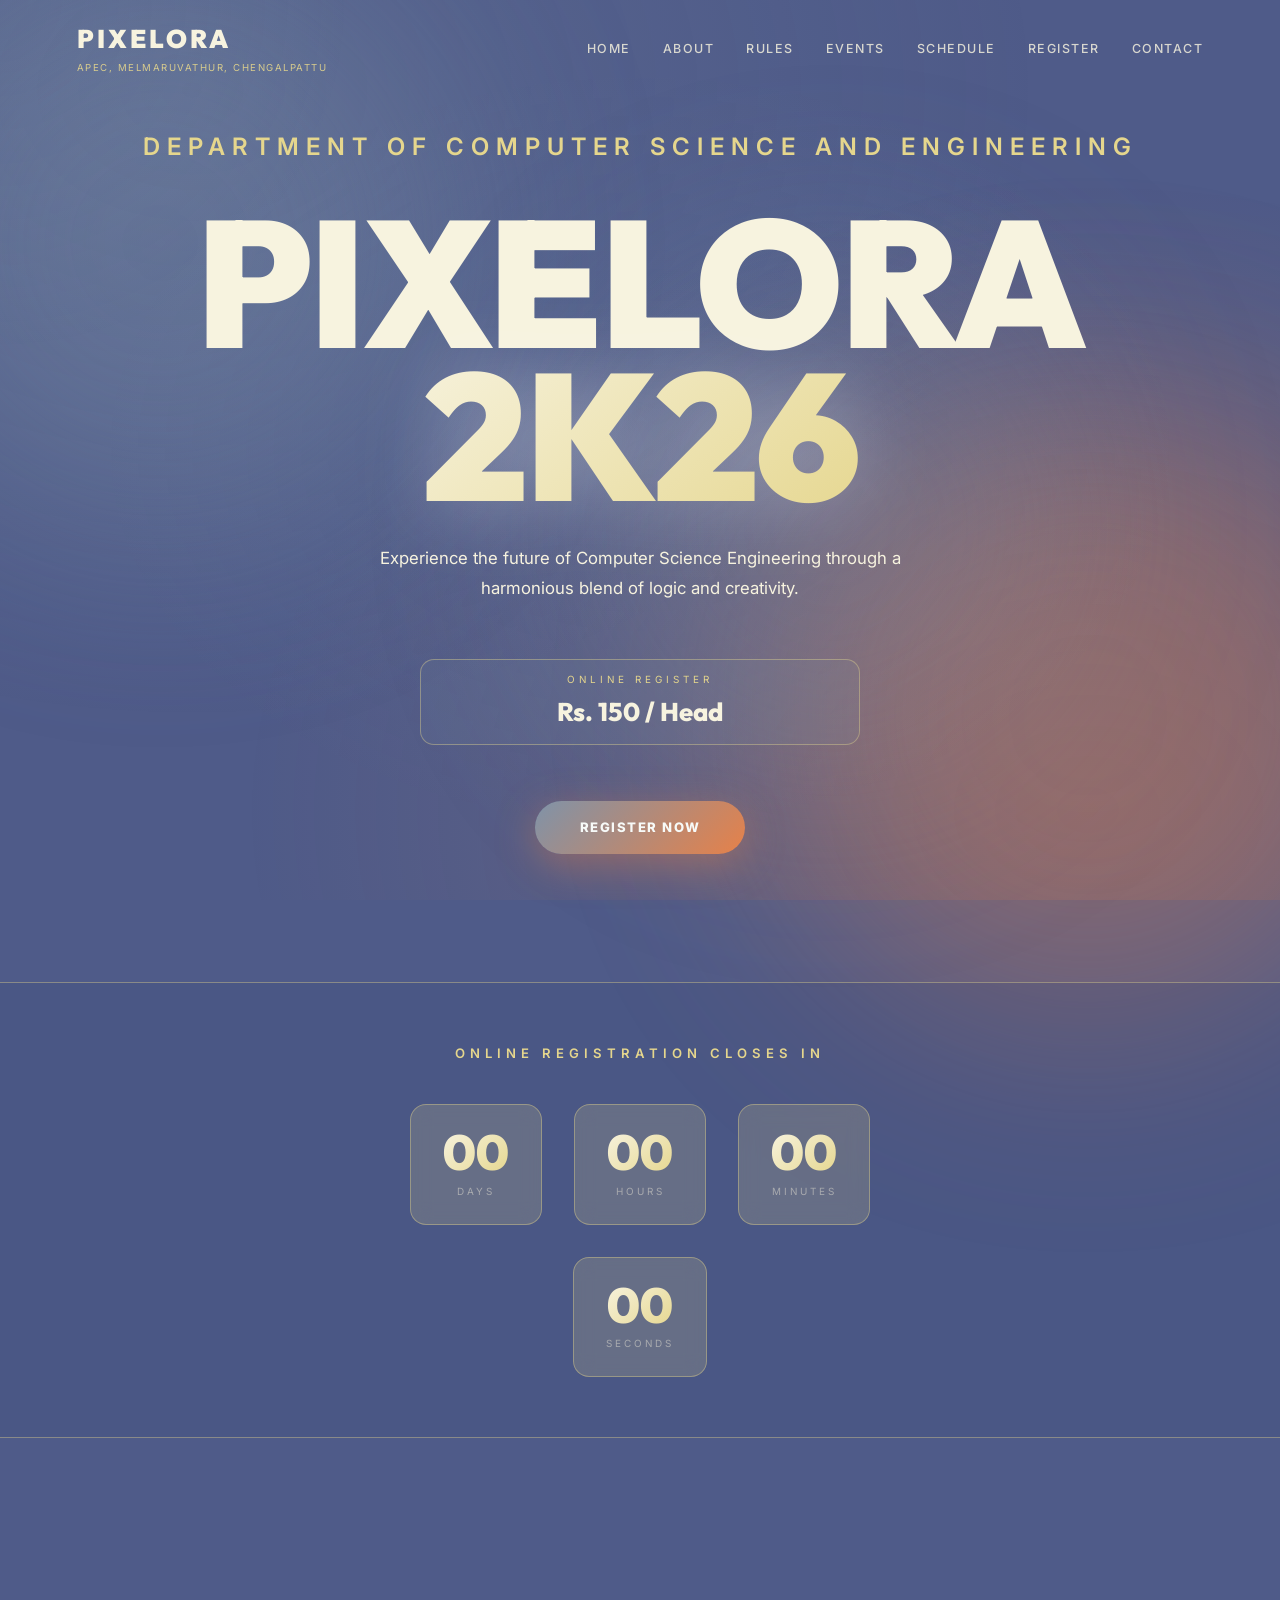
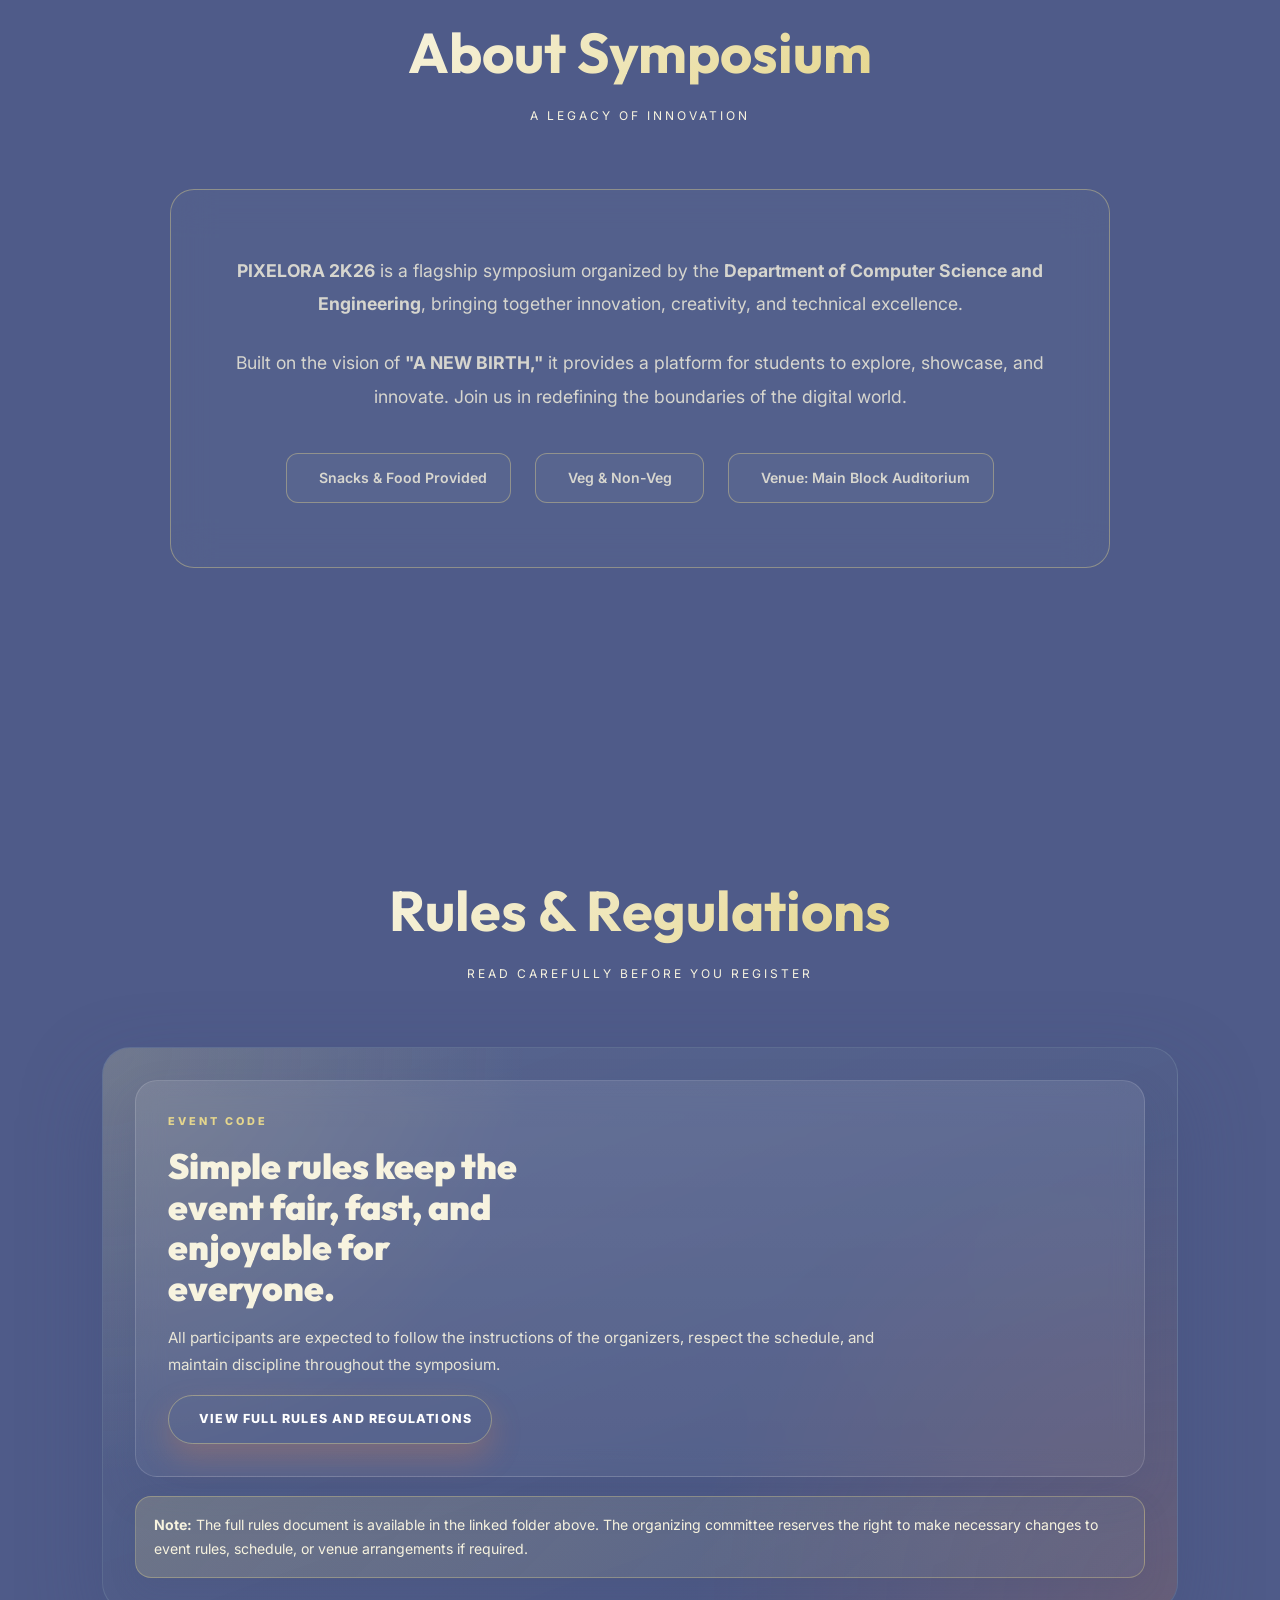
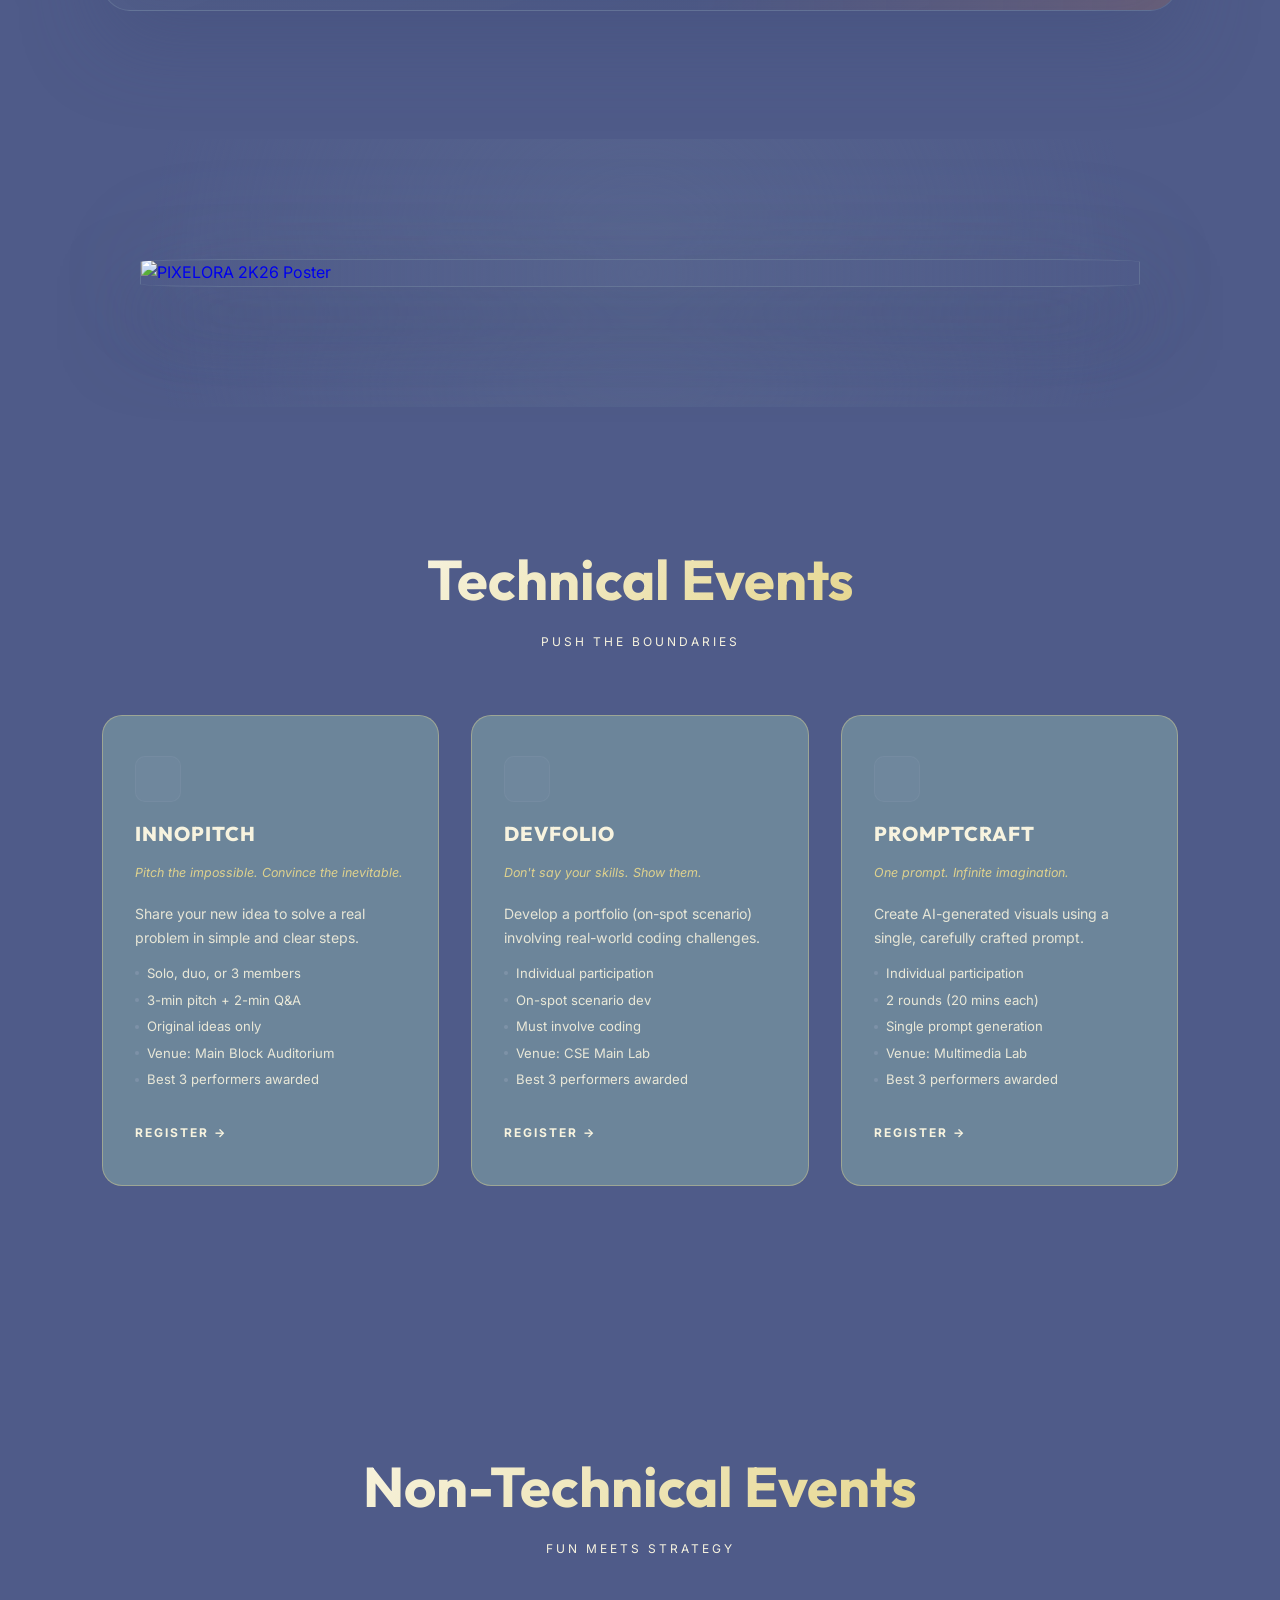
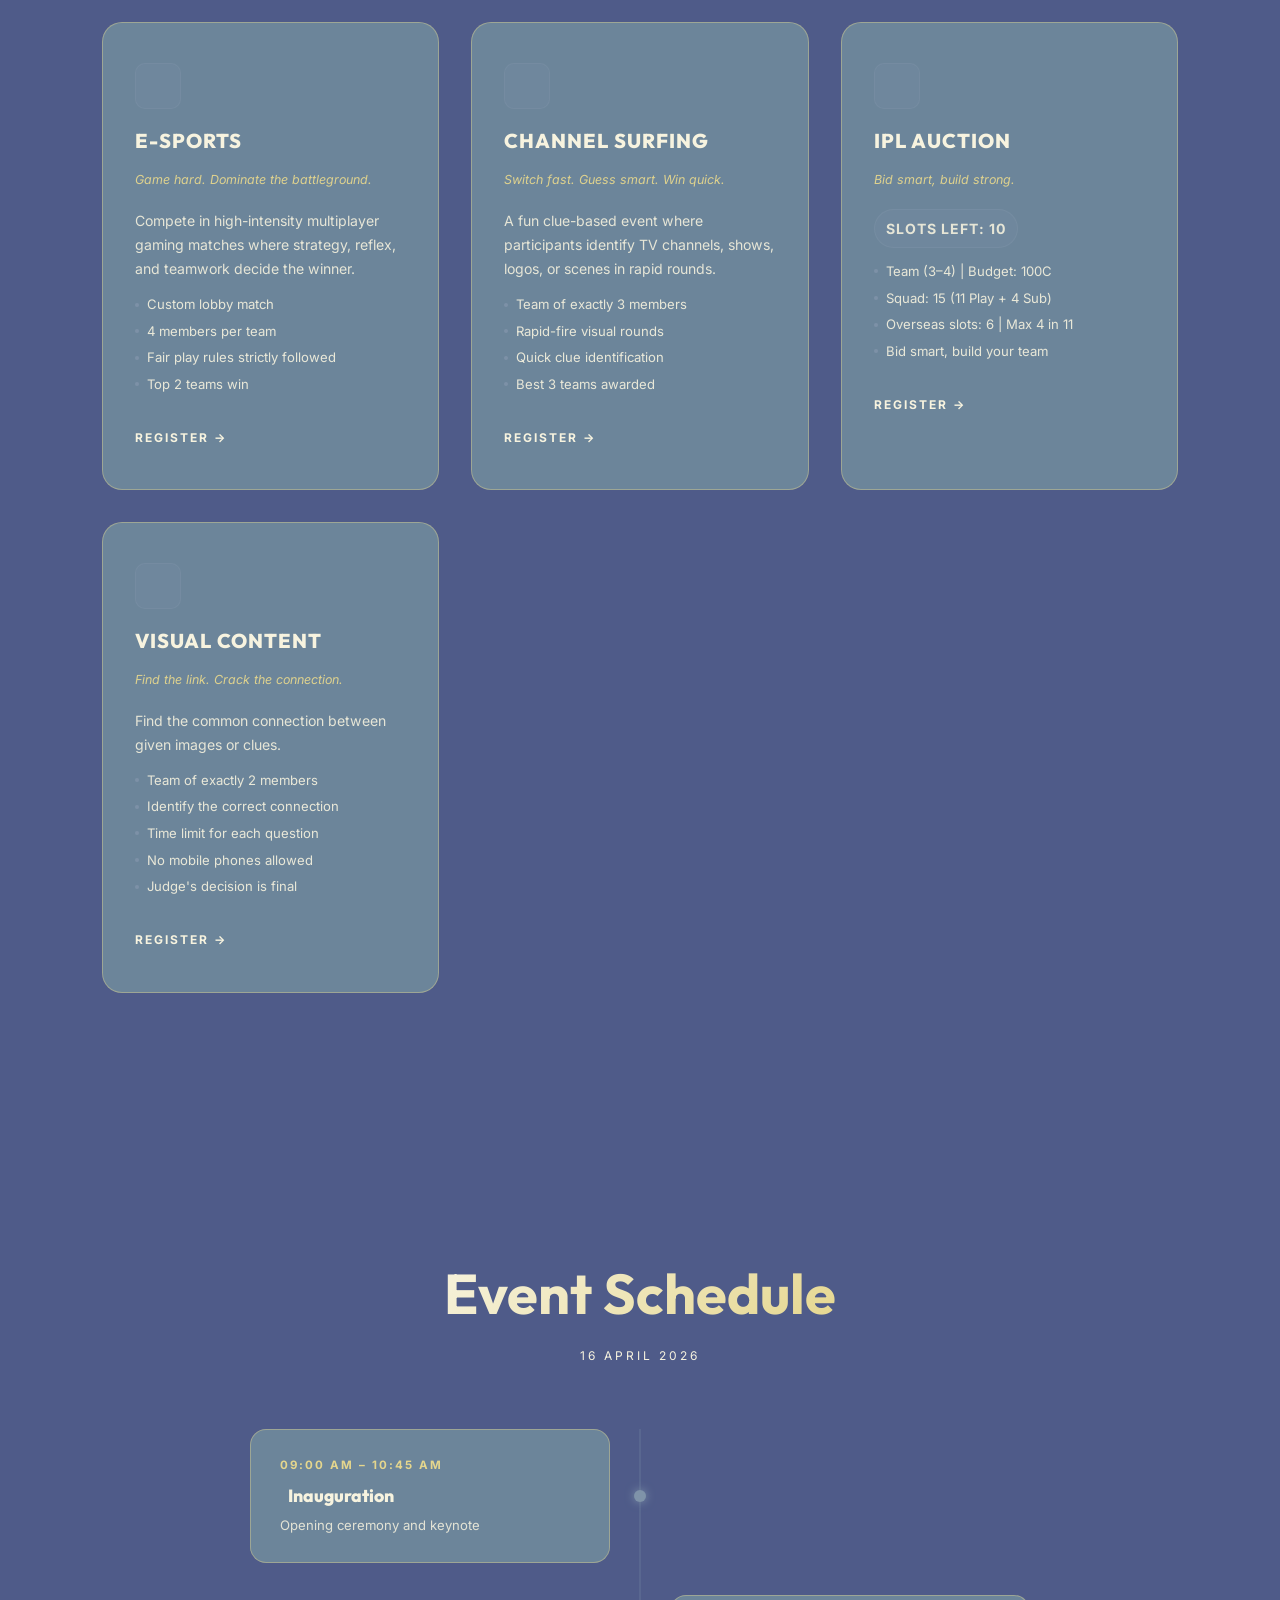
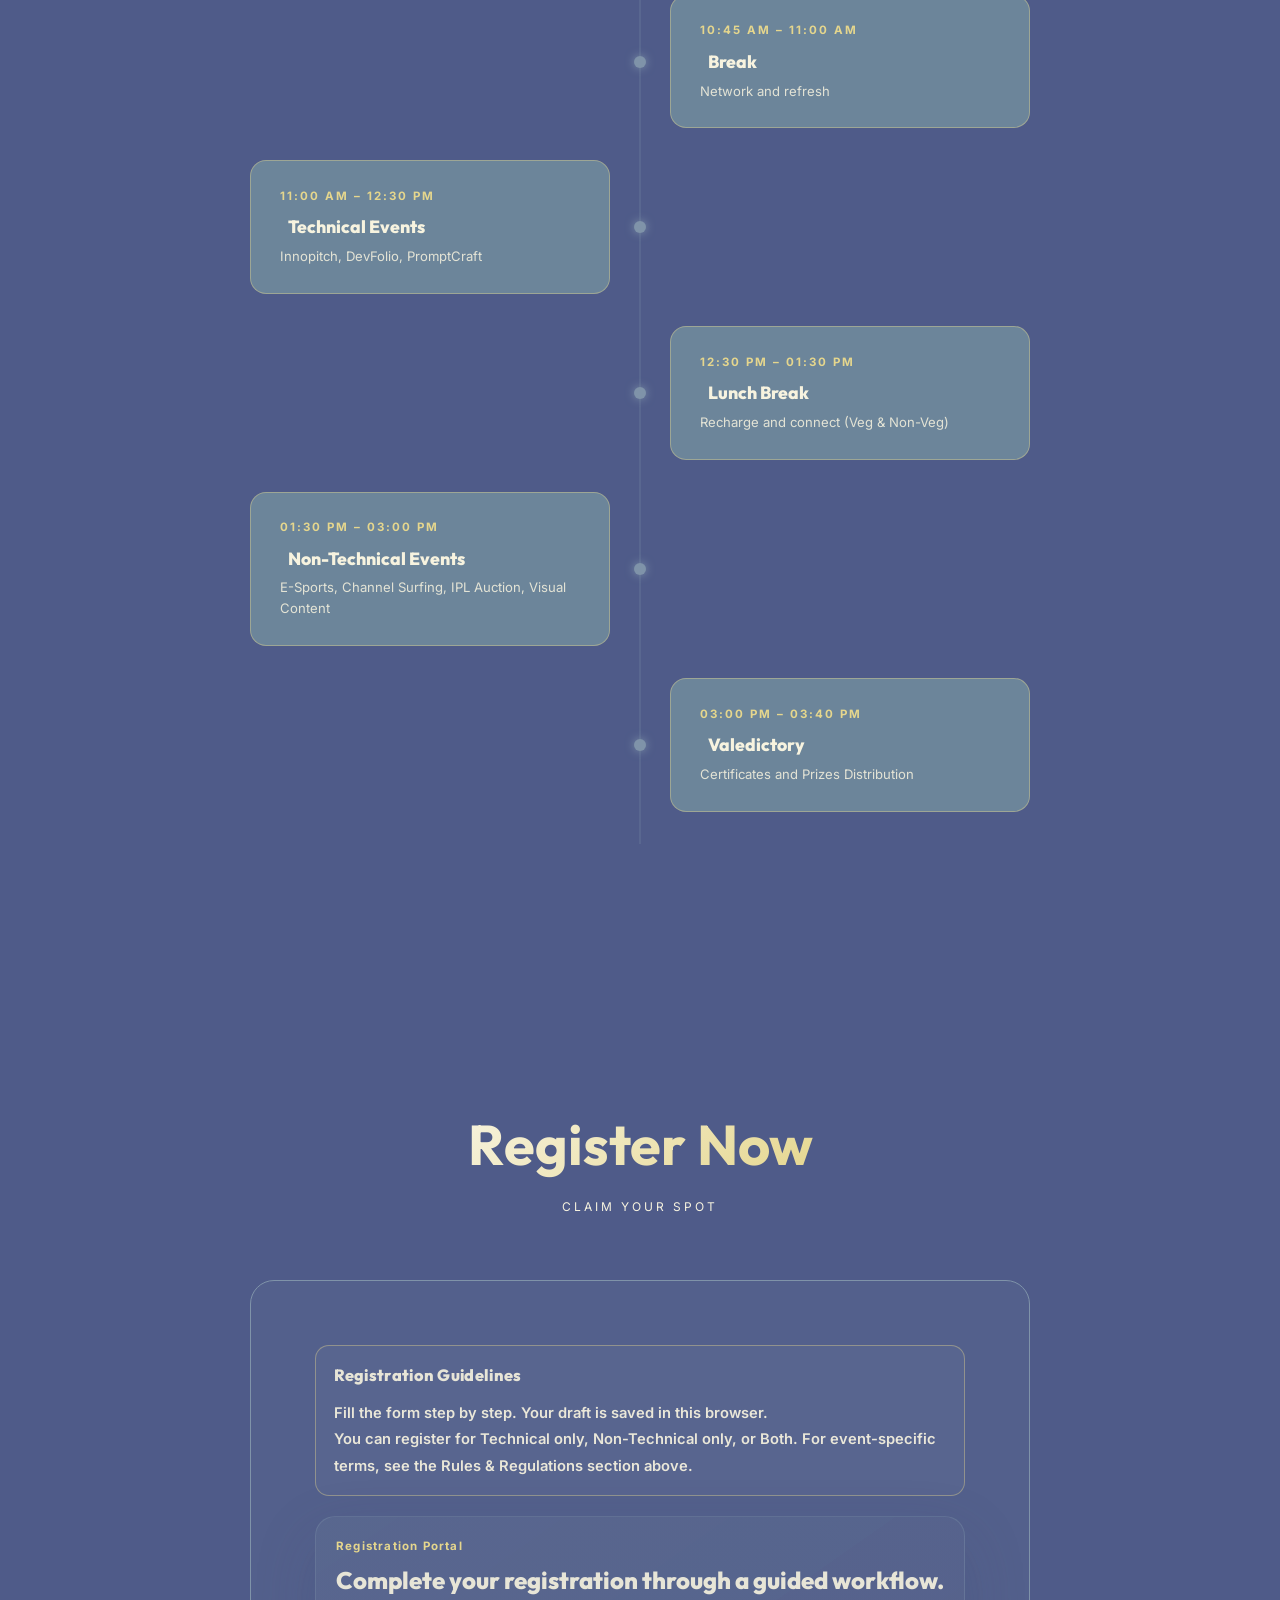
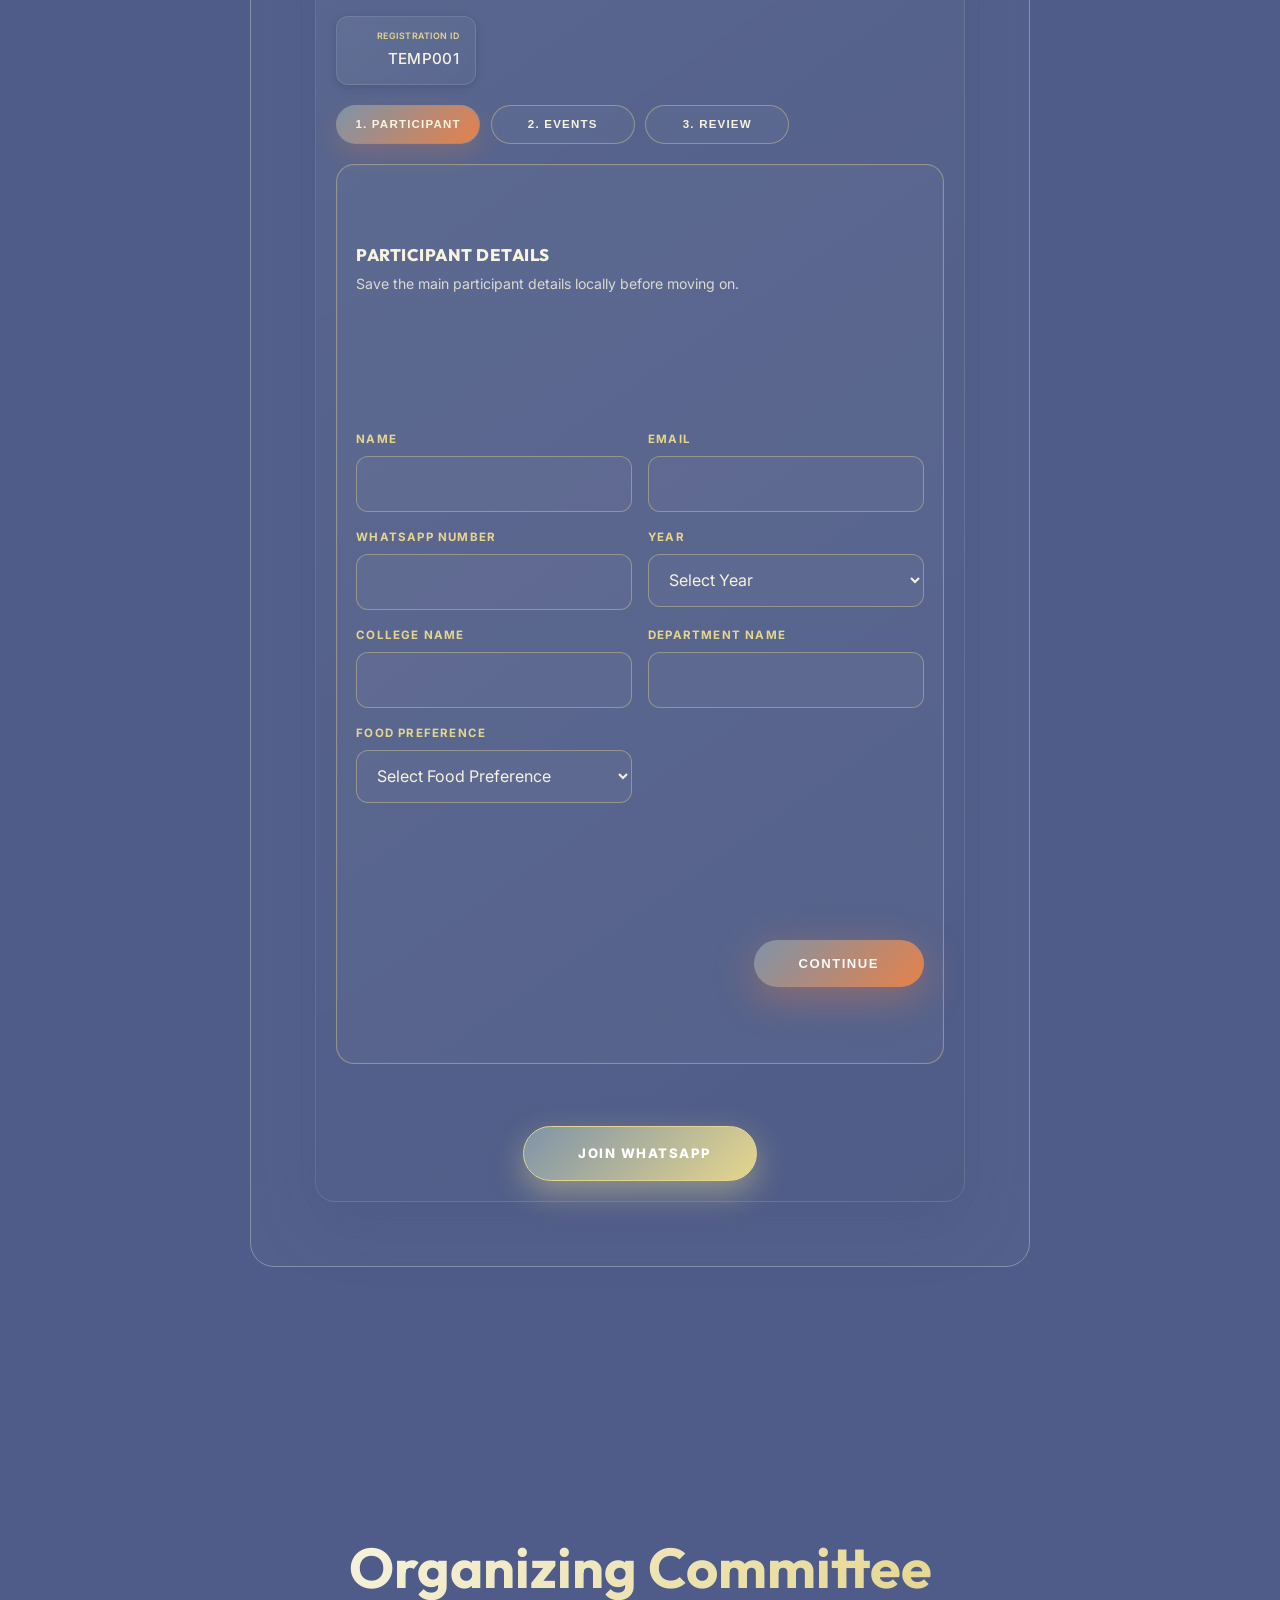
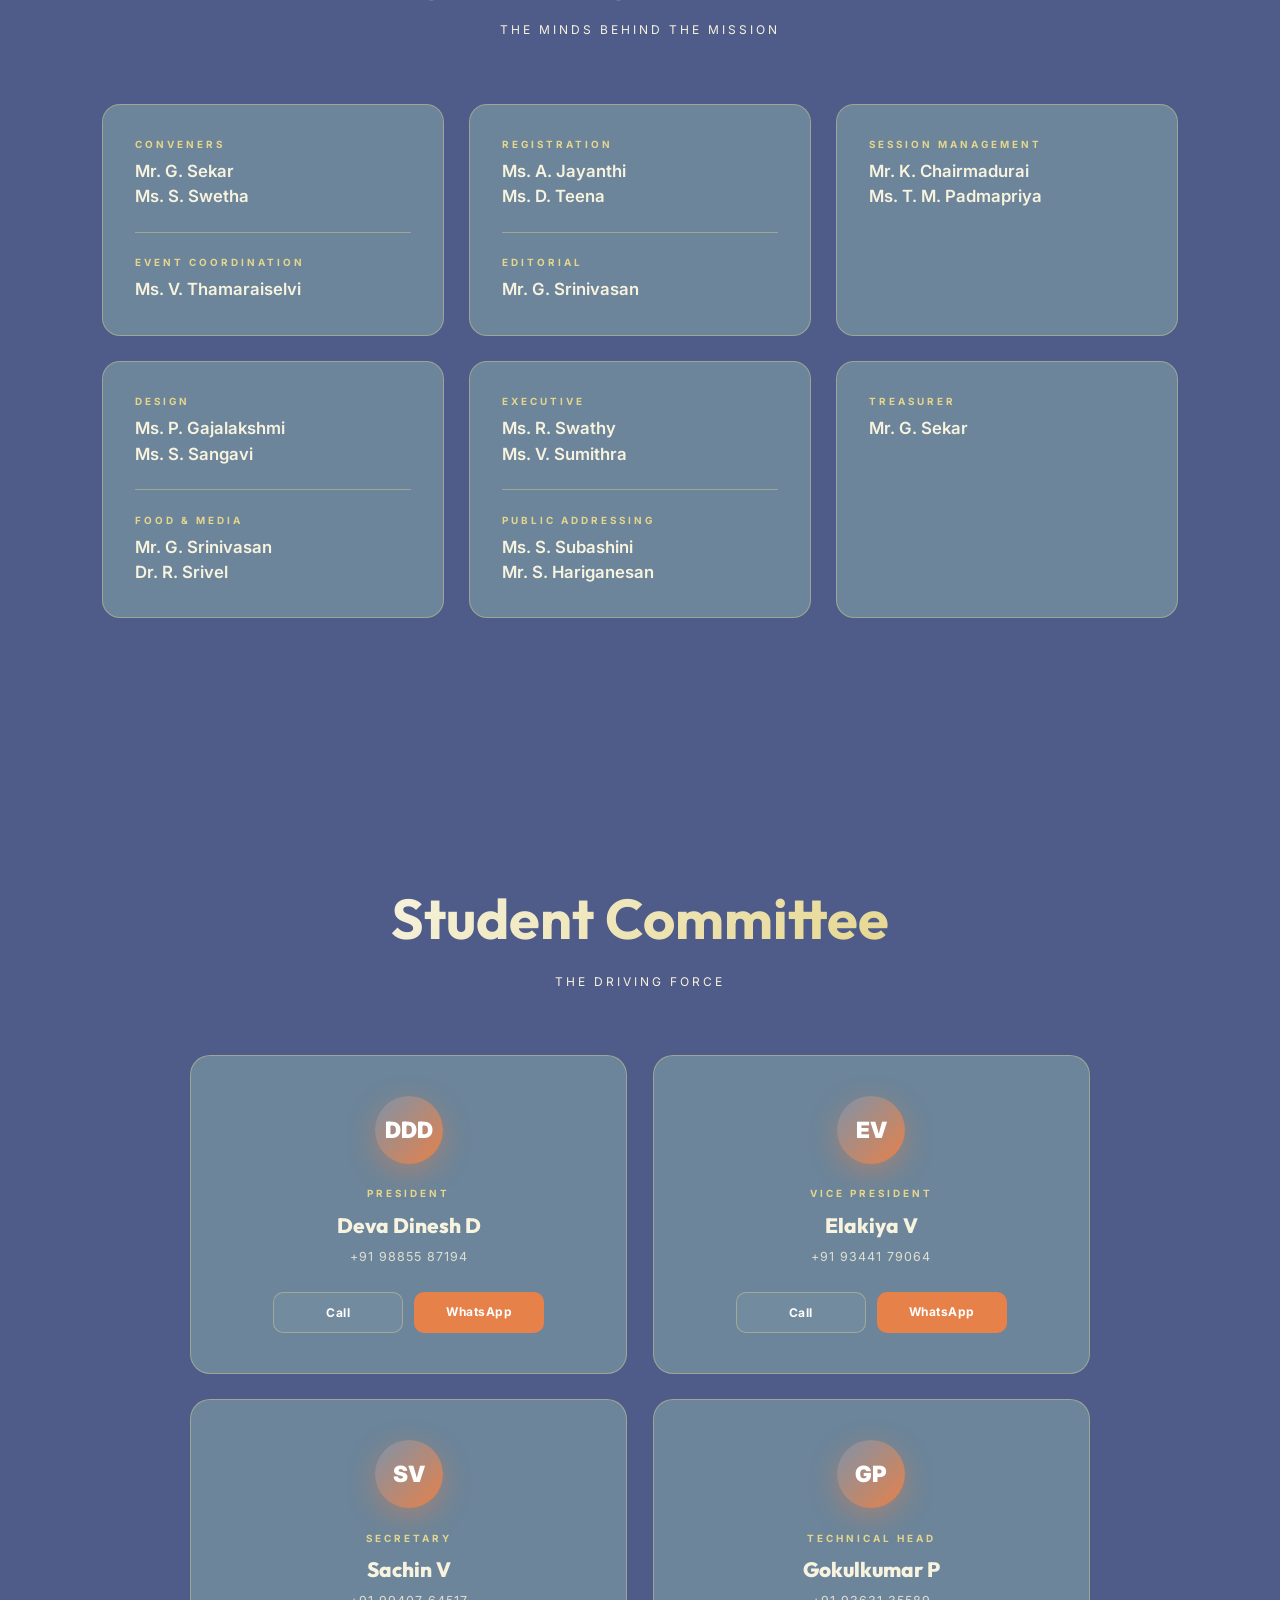
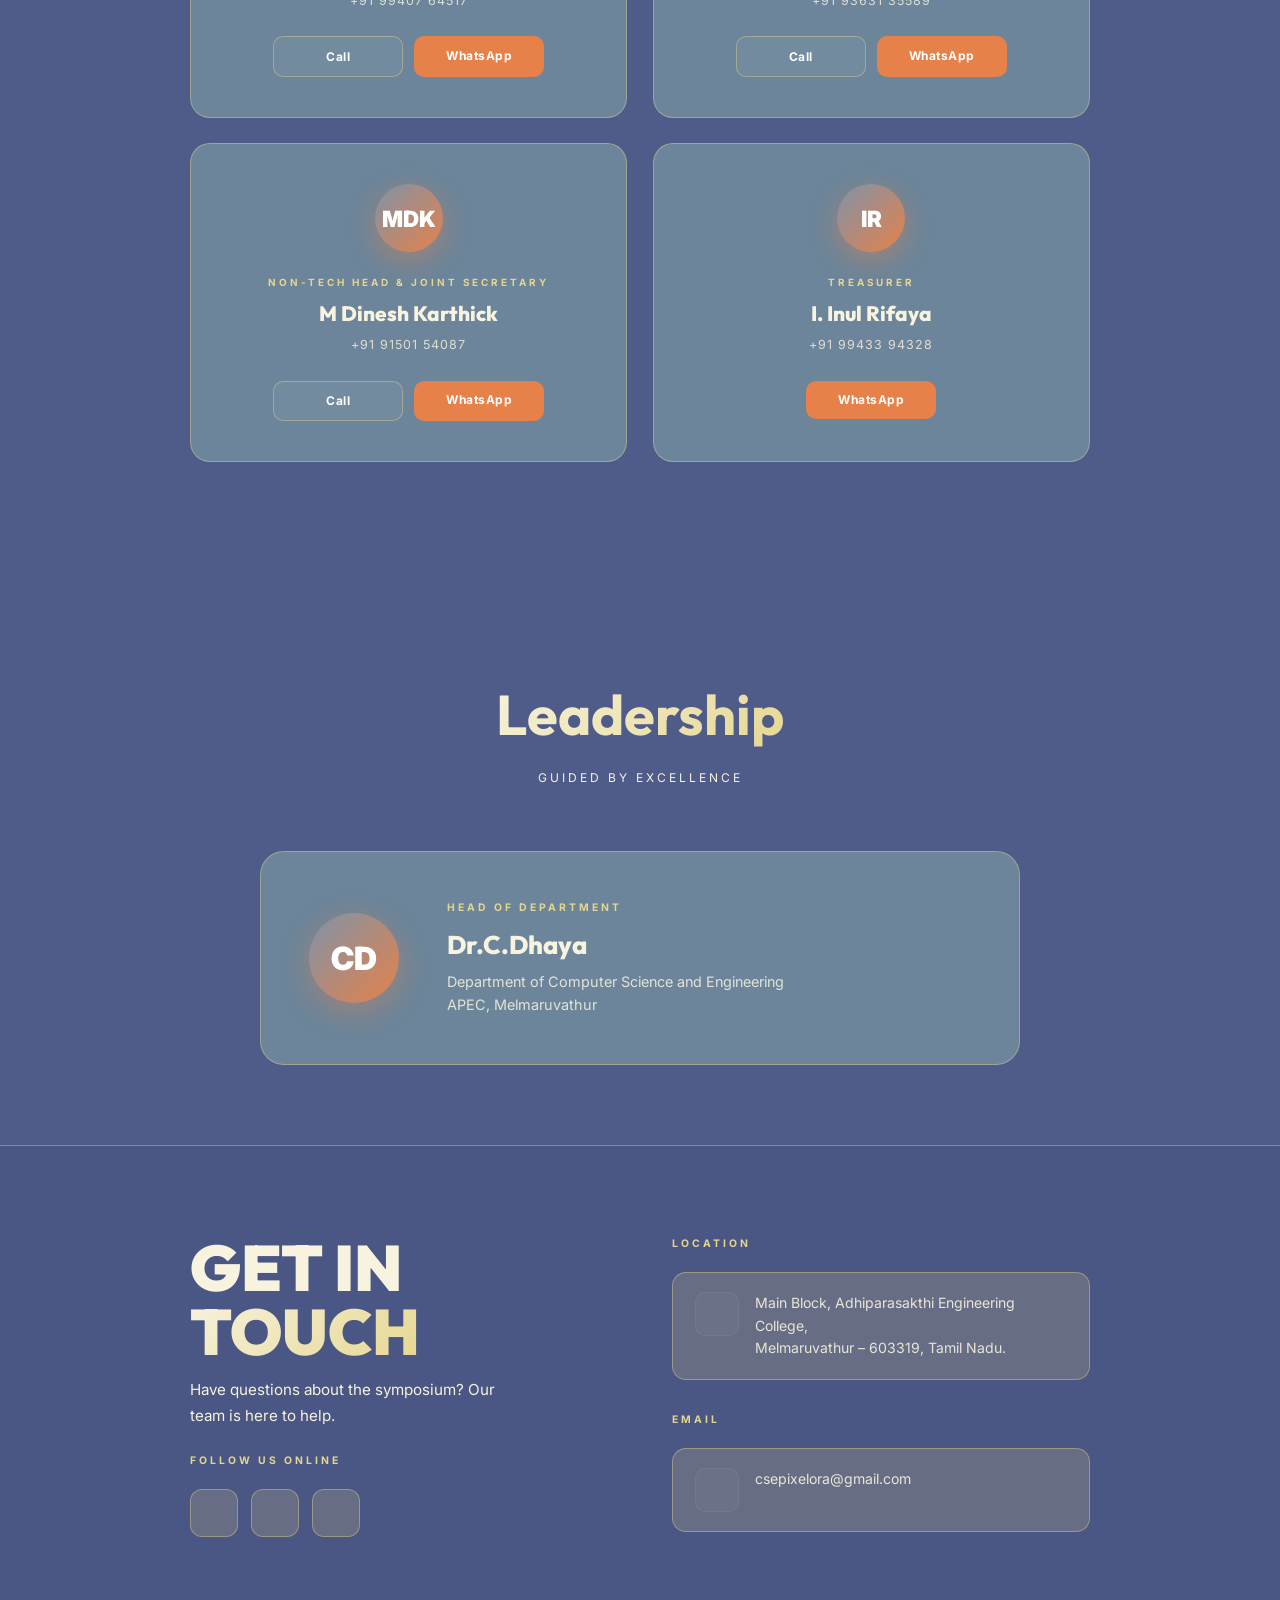
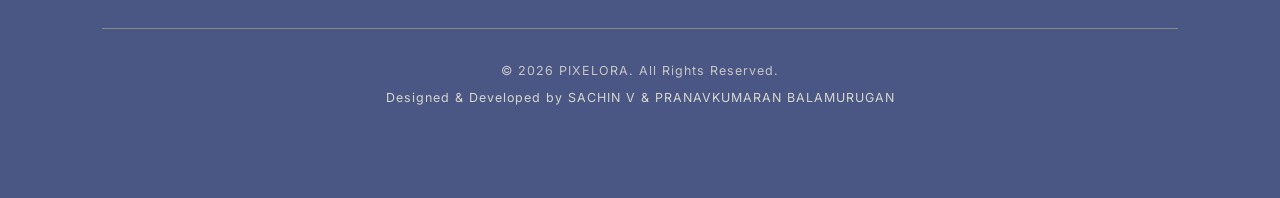
==== commit 38a749b4: "done" ====
--- a/frontend/index.html
+++ b/frontend/index.html
@@ -20,6 +20,7 @@
   <div class="brand"><h2>PIXELORA</h2><div class="loc">APEC, Melmaruvathur, Chengalpattu</div></div>
   <ul>
     <li><a href="#hero">Home</a></li><li><a href="#about">About</a></li>
+    <li><a href="#rules">Rules</a></li>
     <li><a href="#tech">Events</a></li><li><a href="#schedule">Schedule</a></li>
     <li><a href="#register">Register</a></li><li><a href="#contact">Contact</a></li>
   </ul>
@@ -27,6 +28,7 @@
 </nav>
 <div class="mmenu" id="mm">
   <a href="#hero" onclick="toggleMenu()">Home</a><a href="#about" onclick="toggleMenu()">About</a>
+  <a href="#rules" onclick="toggleMenu()">Rules</a>
   <a href="#tech" onclick="toggleMenu()">Tech Events</a><a href="#nontech" onclick="toggleMenu()">Non-Tech</a>
   <a href="#schedule" onclick="toggleMenu()">Schedule</a><a href="#register" onclick="toggleMenu()">Register</a>
   <a href="#contact" onclick="toggleMenu()">Contact</a>
@@ -82,6 +84,26 @@
   </div>
 </section>
 
+<!-- RULES -->
+<section id="rules">
+  <h2 class="stitle rv">Rules & Regulations</h2>
+  <p class="ssub rv">Read carefully before you register</p>
+  <div class="rules-shell rv">
+    <div class="rules-intro">
+      <span class="rules-kicker">Event Code</span>
+      <h3>Simple rules keep the event fair, fast, and enjoyable for everyone.</h3>
+      <p>All participants are expected to follow the instructions of the organizers, respect the schedule, and maintain discipline throughout the symposium.</p>
+      <a class="rules-cta" href="https://drive.google.com/drive/folders/1oVpwUlHCt6BWT1zkbf7cSvAiD0pA4fZW?usp=drive_link" target="_blank" rel="noopener noreferrer">
+        <i class="ph ph-arrow-square-out"></i>
+        View full rules and regulations
+      </a>
+    </div>
+    <div class="rules-note rv">
+      <strong>Note:</strong> The full rules document is available in the linked folder above. The organizing committee reserves the right to make necessary changes to event rules, schedule, or venue arrangements if required.
+    </div>
+  </div>
+</section>
+
 <!-- POSTER SECTION -->
 <section id="poster" style="padding:clamp(60px,10vw,120px) 5%; min-height:auto; background:radial-gradient(circle at 50% 50%, rgba(var(--accent-rgb),0.16) 0%, var(--bg) 75%)">
   <div class="rv poster-container" style="width:100%; max-width:1000px; margin:0 auto">
@@ -104,9 +126,9 @@
       <i class="ev-wm ph ph-lightbulb"></i>
       <h3>Innopitch</h3>
       <span class="ev-tag">Pitch the impossible. Convince the inevitable.</span>
-      <p>Present innovative ideas solving real-world problems and compete for the best pitch.</p>
-      <ul class="ev-rules">
-        <li>Individual / Team (Max 3)</li>
+      <p>Share your new idea to solve a real problem in simple and clear steps.</p>
+      <ul class="ev-rules">
+        <li>Solo, duo, or 3 members</li>
         <li>3-min pitch + 2-min Q&A</li>
         <li>Original ideas only</li>
         <li>Venue: Main Block Auditorium</li>
@@ -174,7 +196,7 @@
       <span class="ev-tag">Switch fast. Guess smart. Win quick.</span>
       <p>A fun clue-based event where participants identify TV channels, shows, logos, or scenes in rapid rounds.</p>
       <ul class="ev-rules">
-        <li>Solo / Team (2–3 members)</li>
+        <li>Team of exactly 3 members</li>
         <li>Rapid-fire visual rounds</li>
         <li>Quick clue identification</li>
         <li>Best 3 teams awarded</li>
@@ -198,15 +220,15 @@
     <div class="ev-card rv d1">
       <div class="ev-badge"><i class="ph ph-eye"></i></div>
       <i class="ev-wm ph ph-eye"></i>
-      <h3>Visual Connect</h3>
+      <h3>Visual Content</h3>
       <span class="ev-tag">Find the link. Crack the connection.</span>
       <p>Find the common connection between given images or clues.</p>
       <ul class="ev-rules">
+        <li>Team of exactly 2 members</li>
         <li>Identify the correct connection</li>
         <li>Time limit for each question</li>
         <li>No mobile phones allowed</li>
         <li>Judge's decision is final</li>
-        <li>Solo / Team (2 members)</li>
       </ul>
       <a href="#register" class="ev-link">Register →</a>
     </div>
@@ -222,7 +244,7 @@
     <div class="tl2-row"><div class="tl2-card"><div class="tl2-time">10:45 AM – 11:00 AM</div><h3><i class="ph ph-coffee" style="color:var(--g1);margin-right:8px"></i>Break</h3><p>Network and refresh</p></div></div>
     <div class="tl2-row"><div class="tl2-card"><div class="tl2-time">11:00 AM – 12:30 PM</div><h3><i class="ph ph-code" style="color:var(--g1);margin-right:8px"></i>Technical Events</h3><p>Innopitch, DevFolio, PromptCraft</p></div></div>
     <div class="tl2-row"><div class="tl2-card"><div class="tl2-time">12:30 PM – 01:30 PM</div><h3><i class="ph ph-bowl-food" style="color:var(--g1);margin-right:8px"></i>Lunch Break</h3><p>Recharge and connect (Veg & Non-Veg)</p></div></div>
-    <div class="tl2-row"><div class="tl2-card"><div class="tl2-time">01:30 PM – 03:00 PM</div><h3><i class="ph ph-game-controller" style="color:var(--g1);margin-right:8px"></i>Non-Technical Events</h3><p>E-Sports, Channel Surfing, IPL Auction, Visual Connect</p></div></div>
+    <div class="tl2-row"><div class="tl2-card"><div class="tl2-time">01:30 PM – 03:00 PM</div><h3><i class="ph ph-game-controller" style="color:var(--g1);margin-right:8px"></i>Non-Technical Events</h3><p>E-Sports, Channel Surfing, IPL Auction, Visual Content</p></div></div>
     <div class="tl2-row"><div class="tl2-card"><div class="tl2-time">03:00 PM – 03:40 PM</div><h3><i class="ph ph-trophy" style="color:var(--g1);margin-right:8px"></i>Valedictory</h3><p>Certificates and Prizes Distribution</p></div></div>
   </div>
 </section>
@@ -231,89 +253,207 @@
 <section id="register">
   <h2 class="stitle rv">Register Now</h2>
   <p class="ssub rv">Claim Your Spot</p>
-  <div class="rcard rv" id="rcard">
-    <div style="text-align:left; margin-bottom:2rem; padding:1rem 1.1rem; border:1px solid var(--border); border-radius:14px; background:rgba(255,255,255,0.03)">
-      <h3 style="margin:0 0 .8rem; font-size:1rem; font-weight:800; letter-spacing:1px; text-transform:uppercase; color:var(--g1)">Rules</h3>
-      <p style="margin:0; font-size:.92rem; font-weight:600; line-height:1.8; opacity:.92">*One Person Can Register Only For One Technical<br>*One Person Can Register Only For One Non-Technical<br>*All participants must report on time.<br>*On-Spot Register Rs-200 Per Head</p>
-    </div>
-    <h3>Secure your spot at PIXELORA 2K26. Slots are filling fast.</h3>
-    <form id="reg-form" class="reg-form" novalidate>
-      <div class="reg-grid">
-        <label class="reg-field">
-          <span>Name</span>
-          <input type="text" name="name" autocomplete="name" required>
-        </label>
-        <label class="reg-field">
-          <span>Email</span>
-          <input type="email" name="email" autocomplete="email" required>
-        </label>
-        <label class="reg-field">
-          <span>Whatsapp Number</span>
-          <input type="tel" name="whatsapp" autocomplete="tel" required>
-        </label>
-        <label class="reg-field">
-          <span>Year</span>
-          <select name="year" required>
-            <option value="">Select Year</option>
-            <option value="I-Year">I-Year</option>
-            <option value="II-Year">II-Year</option>
-            <option value="III-Year">III-Year</option>
-            <option value="IV-Year">IV-Year</option>
-          </select>
-        </label>
-        <label class="reg-field">
-          <span>College Name</span>
-          <input type="text" name="collegeName" required>
-        </label>
-        <label class="reg-field">
-          <span>Department Name</span>
-          <input type="text" name="departmentName" required>
-        </label>
-      </div>
-      <div class="reg-field">
-        <span>Technical Events</span>
-        <div class="reg-checklist">
-          <label class="reg-option"><input type="radio" name="technicalEvents" value="Innopitch" required onchange="window.refreshTeamDetails && window.refreshTeamDetails()"><span>Innopitch</span></label>
-          <label class="reg-option"><input type="radio" name="technicalEvents" value="Devfolio" onchange="window.refreshTeamDetails && window.refreshTeamDetails()"><span>Devfolio</span></label>
-          <label class="reg-option"><input type="radio" name="technicalEvents" value="Promptcraft" onchange="window.refreshTeamDetails && window.refreshTeamDetails()"><span>Promptcraft</span></label>
+  <div class="rcard rv reg-workflow" id="rcard">
+    <div class="reg-rules">
+      <h3>Registration Guidelines</h3>
+      <p>Fill the form step by step. Your draft is saved in this browser.<br>You can register for Technical only, Non-Technical only, or Both. For event-specific terms, see the Rules & Regulations section above.</p>
+    </div>
+    <div class="reg-shell">
+      <div class="reg-shell-head">
+        <div>
+          <span class="reg-kicker">Registration Portal</span>
+          <h3>Complete your registration through a guided workflow.</h3>
         </div>
-        <div id="technical-team-details" class="team-details empty" aria-live="polite"></div>
-      </div>
-      <div class="reg-field">
-        <span>Non-Technical Events</span>
-        <div class="reg-checklist">
-          <label class="reg-option"><input type="radio" name="nonTechnicalEvents" value="E-Sports (Free fire)" required onchange="window.refreshTeamDetails && window.refreshTeamDetails()"><span>E-Sports (Free fire)</span></label>
-          <label class="reg-option" id="ipl-form-option"><input type="radio" name="nonTechnicalEvents" value="IPL Auction" onchange="window.refreshTeamDetails && window.refreshTeamDetails()"><span>IPL Auction</span><em class="slot-inline" id="ipl-slot-form">(10 slots left)</em></label>
-          <label class="reg-option"><input type="radio" name="nonTechnicalEvents" value="Visual Connect" onchange="window.refreshTeamDetails && window.refreshTeamDetails()"><span>Visual Connect</span></label>
-          <label class="reg-option"><input type="radio" name="nonTechnicalEvents" value="Channel Surfing" onchange="window.refreshTeamDetails && window.refreshTeamDetails()"><span>Channel Surfing</span></label>
+        <div class="reg-session-chip">
+          <span>Registration ID</span>
+          <strong id="session-main-id">TEMP001</strong>
         </div>
-        <div id="nontechnical-team-details" class="team-details empty" aria-live="polite"></div>
-      </div>
-      <label class="reg-field">
-        <span>Food</span>
-        <select name="food" required>
-          <option value="">Select Food Preference</option>
-          <option value="Non-Veg">Non-Veg</option>
-          <option value="Veg">Veg</option>
-        </select>
-      </label>
-      <div class="reg-field" style="background:rgba(255,255,255,0.03); border:1px solid var(--border); border-radius:12px; padding:1rem">
-        <span style="display:block; margin-bottom:0.5rem; font-weight:700">Payment Details</span>
-        <p style="margin:0.3rem 0; opacity:0.92">Payment per head - Rs.150</p>
-        <p style="margin:0.3rem 0 0.8rem; opacity:0.92">UPI ID - sachinvelu6925@okaxis</p>
-        <img src="Payment_QR.jpeg" alt="Payment QR" style="width:220px; max-width:100%; height:auto; border-radius:10px; border:1px solid var(--border); display:block">
-      </div>
-      <label class="reg-field">
-        <span>Upload Payment Screenshot</span>
-        <input type="file" name="paymentScreenshot" accept="image/*" required>
-      </label>
-      <button type="submit" class="btn bm" id="reg-submit">Submit Registration</button>
-      <p id="reg-status" class="reg-status" aria-live="polite"></p>
-    </form>
-    <div style="display:flex; flex-direction:column; align-items:center; gap:1.2rem; margin-top:1.5rem">
-      <a href="https://chat.whatsapp.com/Hbq74sCWK0W3TTt8L43u6s?mode=gi_t" target="_blank" rel="noopener noreferrer" class="btn bo" style="border-color:var(--warm); color:#ffffff; background:linear-gradient(135deg,var(--g1),var(--warm)); box-shadow:0 12px 32px rgba(var(--warm-rgb),0.45); display:flex; align-items:center; gap:0.6rem">
-        <i class="ph ph-whatsapp-logo" style="font-size:1.2rem"></i> JOIN WHATSAPP
-      </a>
+      </div>
+      <div class="reg-progress" id="reg-progress">
+        <button type="button" class="active" data-step-nav="1">1. Participant</button>
+        <button type="button" data-step-nav="2">2. Events</button>
+        <button type="button" data-step-nav="3">3. Members</button>
+        <button type="button" data-step-nav="4">4. Review</button>
+      </div>
+      <form id="reg-form" class="reg-form" novalidate>
+        <section class="reg-step" data-step="1">
+          <div class="reg-step-head">
+            <h4>Participant details</h4>
+            <p>Save the main participant details locally before moving on.</p>
+          </div>
+          <div class="reg-grid">
+            <label class="reg-field">
+              <span>Name</span>
+              <input type="text" name="name" autocomplete="name" required>
+            </label>
+            <label class="reg-field">
+              <span>Email</span>
+              <input type="email" name="email" autocomplete="email" required>
+            </label>
+            <label class="reg-field">
+              <span>Whatsapp Number</span>
+              <input type="tel" name="whatsapp" autocomplete="tel" required>
+            </label>
+            <label class="reg-field">
+              <span>Year</span>
+              <select name="year" required>
+                <option value="">Select Year</option>
+                <option value="I-Year">I-Year</option>
+                <option value="II-Year">II-Year</option>
+                <option value="III-Year">III-Year</option>
+                <option value="IV-Year">IV-Year</option>
+              </select>
+            </label>
+            <label class="reg-field">
+              <span>College Name</span>
+              <input type="text" name="collegeName" required>
+            </label>
+            <label class="reg-field">
+              <span>Department Name</span>
+              <input type="text" name="departmentName" required>
+            </label>
+            <label class="reg-field">
+              <span>Food Preference</span>
+              <select name="food" required>
+                <option value="">Select Food Preference</option>
+                <option value="Veg">Vegetarian</option>
+                <option value="Non-Veg">Non-Vegetarian</option>
+              </select>
+            </label>
+          </div>
+          <div class="reg-nav-actions">
+            <button type="button" class="btn bm" id="reg-step1-continue">Continue</button>
+          </div>
+        </section>
+
+        <section class="reg-step hidden" data-step="2">
+          <div class="reg-step-head">
+            <h4>Event selection</h4>
+            <p>Choose your registration type and then select event(s).</p>
+          </div>
+          <div class="reg-field">
+            <span>Registration Type</span>
+            <div class="reg-checklist" id="registration-track-options">
+              <label class="reg-option"><input type="radio" name="registrationTrack" value="both" checked><span>Both (Technical + Non-Technical)</span></label>
+              <label class="reg-option"><input type="radio" name="registrationTrack" value="technical"><span>Technical Only</span></label>
+              <label class="reg-option"><input type="radio" name="registrationTrack" value="nontechnical"><span>Non-Technical Only</span></label>
+            </div>
+          </div>
+          <div class="reg-columns">
+            <div class="reg-field" id="technical-events-group">
+              <span>Technical Events</span>
+              <div class="reg-checklist">
+                <label class="reg-option"><input type="radio" name="technicalEvents" value="Innopitch"><span>Innopitch</span></label>
+                <label class="reg-option"><input type="radio" name="technicalEvents" value="Devfolio"><span>Devfolio</span></label>
+                <label class="reg-option"><input type="radio" name="technicalEvents" value="Promptcraft"><span>Promptcraft</span></label>
+              </div>
+            </div>
+            <div class="reg-field" id="nontechnical-events-group">
+              <span>Non-Technical Events</span>
+              <div class="reg-checklist">
+                <label class="reg-option"><input type="radio" name="nonTechnicalEvents" value="E-Sports (Free fire)"><span>E-Sports (Free fire)</span></label>
+                <label class="reg-option" id="ipl-form-option"><input type="radio" name="nonTechnicalEvents" value="IPL Auction"><span>IPL Auction</span><em class="slot-inline" id="ipl-slot-form">(10 slots left)</em></label>
+                <label class="reg-option"><input type="radio" name="nonTechnicalEvents" value="Visual Content"><span>Visual Content</span></label>
+                <label class="reg-option"><input type="radio" name="nonTechnicalEvents" value="Channel Surfing"><span>Channel Surfing</span></label>
+              </div>
+            </div>
+          </div>
+          <div class="selection-summary" id="event-summary" aria-live="polite"></div>
+          <div class="reg-nav-actions">
+            <button type="button" class="btn bo" id="reg-step2-back">Back</button>
+            <button type="button" class="btn bm" id="reg-step2-continue">Continue</button>
+          </div>
+        </section>
+
+        <section class="reg-step hidden" data-step="3">
+          <div class="reg-step-head">
+            <h4>Team members</h4>
+            <p>Add teammates locally. Their temporary IDs, contact details, and event flags remain in session storage until final submission.</p>
+          </div>
+          <div class="member-builder">
+            <div class="member-builder-head">
+              <div>
+                <span class="reg-kicker">Team pool</span>
+                <h4>Added members</h4>
+              </div>
+              <button type="button" class="btn bo member-add-btn" id="member-add-btn">Add Member</button>
+            </div>
+            <div class="team-note" id="team-note"></div>
+            <div id="member-list" class="member-list"></div>
+            <div class="member-editor hidden" id="member-editor">
+              <div class="member-editor-head">
+                <h5 id="member-editor-title">Add Member</h5>
+                <p id="member-editor-hint">Fill in the teammate details and assign the allowed event categories.</p>
+              </div>
+              <div class="reg-grid">
+                <label class="reg-field">
+                  <span>Member Name</span>
+                  <input type="text" id="member-name" autocomplete="name">
+                </label>
+                <label class="reg-field">
+                  <span>Member Email</span>
+                  <input type="email" id="member-email" autocomplete="email">
+                </label>
+                <label class="reg-field">
+                  <span>Member Phone</span>
+                  <input type="tel" id="member-phone" autocomplete="tel">
+                </label>
+                <label class="reg-field">
+                  <span>Member ID</span>
+                  <input type="text" id="member-id" readonly>
+                </label>
+                <label class="reg-field">
+                  <span>Food Preference</span>
+                  <select id="member-food">
+                    <option value="">Select Food Preference</option>
+                    <option value="Veg">Vegetarian</option>
+                    <option value="Non-Veg">Non-Vegetarian</option>
+                  </select>
+                </label>
+              </div>
+              <div id="member-event-fields" class="member-event-fields"></div>
+              <div class="reg-nav-actions">
+                <button type="button" class="btn bo" id="member-cancel-btn">Cancel</button>
+                <button type="button" class="btn bm" id="member-save-btn">Save Member</button>
+              </div>
+            </div>
+          </div>
+          <div class="reg-nav-actions">
+            <button type="button" class="btn bo" id="reg-step3-back">Back</button>
+            <button type="button" class="btn bm" id="reg-step3-continue">Continue</button>
+          </div>
+        </section>
+
+        <section class="reg-step hidden" data-step="4">
+          <div class="reg-step-head">
+            <h4>Review and submit</h4>
+            <p>Confirm the local session summary, upload the payment screenshot, and submit everything in one request.</p>
+          </div>
+          <div id="final-review" class="final-review"></div>
+          <div class="reg-field" style="background:rgba(255,255,255,0.03); border:1px solid var(--border); border-radius:12px; padding:1rem">
+            <span style="display:block; margin-bottom:0.5rem; font-weight:700">Payment Details</span>
+            <p style="margin:0.3rem 0; opacity:0.92">Payment per head - Rs.150</p>
+            <p id="payment-total" style="margin:0.3rem 0; opacity:0.92; font-weight:700">Total amount - Rs.150</p>
+            <p style="margin:0.3rem 0 0.8rem; opacity:0.92">UPI ID - <span id="upi-id-text">sachinvelu6925@okaxis</span></p>
+            <img id="payment-qr" src="Payment_QR.jpeg" alt="Payment QR" style="width:220px; max-width:100%; height:auto; border-radius:10px; border:1px solid var(--border); display:block">
+          </div>
+          <label class="reg-field">
+            <span>Upload Payment Screenshot</span>
+            <input type="file" name="paymentScreenshot" accept="image/*" required>
+          </label>
+          <div class="reg-nav-actions">
+            <button type="button" class="btn bo" id="reg-step4-back">Back</button>
+            <button type="submit" class="btn bm" id="reg-submit">Submit Registration</button>
+          </div>
+        </section>
+
+        <p id="reg-status" class="reg-status" aria-live="polite"></p>
+      </form>
+      <div class="reg-footer-actions">
+        <a href="https://chat.whatsapp.com/Hbq74sCWK0W3TTt8L43u6s?mode=gi_t" target="_blank" rel="noopener noreferrer" class="btn bo reg-join-btn">
+          <i class="ph ph-whatsapp-logo"></i> JOIN WHATSAPP
+        </a>
+      </div>
     </div>
   </div>
 </section>
@@ -337,11 +477,12 @@
   <h2 class="stitle rv">Student Committee</h2>
   <p class="ssub rv">The Driving Force</p>
   <div class="tm-grid">
-    <div class="tm-card rv d1"><div class="tm-av">EV</div><p class="tm-role">Vice President</p><h3 class="tm-name">Elakiya V</h3><p class="tm-ph">+91 93441 79064</p><div class="tm-act"><a href="tel:9344179064" class="ac">Call</a><a href="https://wa.me/919344179064" target="_blank" rel="noopener noreferrer" class="aw">WhatsApp</a></div></div>
-    <div class="tm-card rv d2"><div class="tm-av">SV</div><p class="tm-role">Secretary</p><h3 class="tm-name">Sachin V</h3><p class="tm-ph">+91 99407 64517</p><div class="tm-act"><a href="tel:9940764517" class="ac">Call</a><a href="https://wa.me/919940764517" target="_blank" rel="noopener noreferrer" class="aw">WhatsApp</a></div></div>
-    <div class="tm-card rv d1"><div class="tm-av">GP</div><p class="tm-role">Technical Head</p><h3 class="tm-name">Gokulkumar P</h3><p class="tm-ph">+91 93631 35589</p><div class="tm-act"><a href="tel:9363135589" class="ac">Call</a><a href="https://wa.me/919363135589" target="_blank" rel="noopener noreferrer" class="aw">WhatsApp</a></div></div>
-    <div class="tm-card rv d2"><div class="tm-av">MDK</div><p class="tm-role">Non-Tech Head &amp; Joint Secretary</p><h3 class="tm-name">M Dinesh Karthick</h3><p class="tm-ph">+91 91501 54087</p><div class="tm-act"><a href="tel:9150154087" class="ac">Call</a><a href="https://wa.me/919150154087" target="_blank" rel="noopener noreferrer" class="aw">WhatsApp</a></div></div>
-    <div class="tm-card rv d1"><div class="tm-av">IR</div><p class="tm-role">Treasurer</p><h3 class="tm-name" style="margin-bottom: 2rem;">I. Inul Rifaya</h3></div>
+    <div class="tm-card rv d1"><div class="tm-av">DDD</div><p class="tm-role">President</p><h3 class="tm-name">Deva Dinesh D</h3><p class="tm-ph">+91 98855 87194</p><div class="tm-act"><a href="tel:9885587194" class="ac">Call</a><a href="https://wa.me/919885587194" target="_blank" rel="noopener noreferrer" class="aw">WhatsApp</a></div></div>
+    <div class="tm-card rv d2"><div class="tm-av">EV</div><p class="tm-role">Vice President</p><h3 class="tm-name">Elakiya V</h3><p class="tm-ph">+91 93441 79064</p><div class="tm-act"><a href="tel:9344179064" class="ac">Call</a><a href="https://wa.me/919344179064" target="_blank" rel="noopener noreferrer" class="aw">WhatsApp</a></div></div>
+    <div class="tm-card rv d1"><div class="tm-av">SV</div><p class="tm-role">Secretary</p><h3 class="tm-name">Sachin V</h3><p class="tm-ph">+91 99407 64517</p><div class="tm-act"><a href="tel:9940764517" class="ac">Call</a><a href="https://wa.me/919940764517" target="_blank" rel="noopener noreferrer" class="aw">WhatsApp</a></div></div>
+    <div class="tm-card rv d2"><div class="tm-av">GP</div><p class="tm-role">Technical Head</p><h3 class="tm-name">Gokulkumar P</h3><p class="tm-ph">+91 93631 35589</p><div class="tm-act"><a href="tel:9363135589" class="ac">Call</a><a href="https://wa.me/919363135589" target="_blank" rel="noopener noreferrer" class="aw">WhatsApp</a></div></div>
+    <div class="tm-card rv d1"><div class="tm-av">MDK</div><p class="tm-role">Non-Tech Head &amp; Joint Secretary</p><h3 class="tm-name">M Dinesh Karthick</h3><p class="tm-ph">+91 91501 54087</p><div class="tm-act"><a href="tel:9150154087" class="ac">Call</a><a href="https://wa.me/919150154087" target="_blank" rel="noopener noreferrer" class="aw">WhatsApp</a></div></div>
+    <div class="tm-card rv d2"><div class="tm-av">IR</div><p class="tm-role">Treasurer</p><h3 class="tm-name">I. Inul Rifaya</h3><p class="tm-ph">+91 99433 94328</p><div class="tm-act"><a href="https://wa.me/919943394328" target="_blank" rel="noopener noreferrer" class="aw">WhatsApp</a></div></div>
   </div>
 </section>
 
@@ -367,7 +508,7 @@
       <p class="ft-sub rv">Have questions about the symposium? Our team is here to help.</p>
       <span class="ft-section-label rv">Follow Us Online</span>
       <div class="ft-soc rv">
-        <a href="https://www.instagram.com/namma_cse" target="_blank" rel="noopener noreferrer" title="Instagram"><i class="ph ph-instagram-logo"></i></a>
+        <a href="https://www.instagram.com/pixelora_2k26" target="_blank" rel="noopener noreferrer" title="Instagram"><i class="ph ph-instagram-logo"></i></a>
         <a href="https://youtube.com/@cse_pixelora" target="_blank" rel="noopener noreferrer" title="YouTube"><i class="ph ph-youtube-logo"></i></a>
         <a href="mailto:csepixelora@gmail.com" title="Email"><i class="ph ph-envelope-simple"></i></a>
       </div>
--- a/frontend/styles.css
+++ b/frontend/styles.css
@@ -17,6 +17,7 @@
   --ease:cubic-bezier(.4,0,.2,1);
 }
 *,*::before,*::after{margin:0;padding:0;box-sizing:border-box}
+.hidden{display:none !important}
 html{scroll-behavior:smooth}
 body{background:var(--bg);color:var(--txt);font-family:'Inter',sans-serif;overflow-x:hidden;-webkit-font-smoothing:antialiased;line-height:1.6}
 h1,h2,h3,h4,.outfit{font-family:'Outfit',sans-serif}
@@ -198,10 +199,122 @@
 .acard p{font-size:clamp(.95rem,2vw,1.1rem);line-height:1.9;opacity:.8}
 .acard strong{color:var(--txt);font-weight:700}
 
+/* ── RULES ── */
+.rules-shell{width:100%;max-width:1120px;padding:clamp(1.4rem,3vw,2rem);border:1px solid rgba(var(--accent-rgb),.34);border-radius:28px;background:linear-gradient(160deg,rgba(var(--accent-rgb),.18),rgba(var(--ink-rgb),.28));box-shadow:0 32px 80px rgba(var(--ink-rgb),.34);display:grid;gap:1.2rem;position:relative;overflow:hidden}
+.rules-shell::before{content:'';position:absolute;inset:0;background:radial-gradient(circle at top left,rgba(var(--warm-rgb),.18),transparent 35%),radial-gradient(circle at bottom right,rgba(var(--accent-dark-rgb),.18),transparent 40%);pointer-events:none}
+.rules-intro,.rules-grid,.rules-note{position:relative;z-index:1}
+.rules-intro{display:grid;gap:1rem;padding:clamp(1.4rem,3vw,2rem);border-radius:22px;background:linear-gradient(180deg,rgba(255,255,255,.09),rgba(255,255,255,.04));border:1px solid rgba(255,255,255,.14);backdrop-filter:blur(14px);box-shadow:0 18px 42px rgba(var(--ink-rgb),.16)}
+.rules-kicker{font-size:.68rem;letter-spacing:3px;text-transform:uppercase;color:var(--muted);font-weight:800}
+.rules-intro h3{font-size:clamp(1.4rem,2.8vw,2.2rem);line-height:1.15;font-weight:900;max-width:16ch}
+.rules-intro p{font-size:.95rem;line-height:1.8;opacity:.9;max-width:72ch}
+.rules-cta{display:inline-flex;align-items:center;gap:.65rem;width:fit-content;padding:.85rem 1.2rem;border-radius:999px;border:1px solid rgba(var(--warm-rgb),.45);background:linear-gradient(135deg,rgba(var(--g2),.95),rgba(var(--warm-rgb),.9));color:#fff;text-decoration:none;font-size:.78rem;font-weight:800;letter-spacing:1.2px;text-transform:uppercase;box-shadow:0 14px 30px rgba(var(--accent-dark-rgb),.26);transition:transform .25s var(--ease),filter .25s var(--ease),box-shadow .25s var(--ease)}
+.rules-cta:hover{transform:translateY(-2px);filter:brightness(1.05);box-shadow:0 18px 36px rgba(var(--accent-dark-rgb),.34)}
+.rules-cta i{font-size:1.05rem}
+.rules-features{display:grid;grid-template-columns:repeat(auto-fit,minmax(210px,1fr));gap:.85rem}
+.rules-feature-card{display:flex;align-items:flex-start;gap:.8rem;padding:1rem 1rem;border-radius:18px;border:1px solid rgba(255,255,255,.16);background:linear-gradient(180deg,rgba(255,255,255,.14),rgba(255,255,255,.05));box-shadow:0 18px 36px rgba(var(--ink-rgb),.22)}
+.rules-feature-card--gold{background:linear-gradient(135deg,rgba(229,214,141,.28),rgba(255,255,255,.08));border-color:rgba(229,214,141,.42)}
+.rules-feature-card--peach{background:linear-gradient(135deg,rgba(230,129,73,.24),rgba(255,255,255,.08));border-color:rgba(230,129,73,.4)}
+.rules-feature-card--blue{background:linear-gradient(135deg,rgba(127,147,169,.28),rgba(255,255,255,.08));border-color:rgba(127,147,169,.4)}
+.rules-badge{width:2.45rem;height:2.45rem;border-radius:999px;display:flex;align-items:center;justify-content:center;flex-shrink:0;background:var(--grad);box-shadow:0 10px 20px rgba(var(--accent-dark-rgb),.24);font-size:.68rem;font-weight:900;letter-spacing:1px;color:#fff}
+.rules-feature-card h4{font-size:.85rem;font-weight:900;letter-spacing:.7px;text-transform:uppercase;margin-bottom:.22rem}
+.rules-feature-card p{font-size:.8rem;line-height:1.55;opacity:.9}
+.rules-quote{display:flex;align-items:flex-start;gap:.9rem;padding:1.1rem 1.15rem;border-radius:20px;border:1px solid rgba(var(--warm-rgb),.34);background:linear-gradient(135deg,rgba(var(--warm-rgb),.24),rgba(var(--accent-rgb),.14));box-shadow:0 20px 40px rgba(var(--ink-rgb),.18)}
+.rules-quote-mark{width:2.4rem;height:2.4rem;border-radius:50%;display:flex;align-items:center;justify-content:center;flex-shrink:0;background:rgba(255,255,255,.16);border:1px solid rgba(255,255,255,.14);color:var(--txt);font-size:1.6rem;font-weight:900;line-height:1}
+.rules-quote p{font-size:.92rem;line-height:1.75;font-style:italic;opacity:.97}
+.rules-grid{display:grid;grid-template-columns:repeat(2,minmax(0,1fr));gap:1rem}
+.rule-card{padding:1.35rem 1.3rem;border:1px solid rgba(255,255,255,.16);border-radius:22px;background:linear-gradient(180deg,rgba(255,255,255,.11),rgba(255,255,255,.05));backdrop-filter:blur(12px);display:grid;gap:.95rem;box-shadow:0 16px 34px rgba(var(--ink-rgb),.16);position:relative;overflow:hidden}
+.rule-card::before{content:'';position:absolute;left:0;top:0;width:100%;height:4px;background:var(--grad);opacity:.95}
+.rule-card--gold{background:linear-gradient(180deg,rgba(229,214,141,.24),rgba(255,255,255,.05))}
+.rule-card--peach{background:linear-gradient(180deg,rgba(230,129,73,.22),rgba(255,255,255,.05))}
+.rule-card--blue{background:linear-gradient(180deg,rgba(127,147,169,.24),rgba(255,255,255,.05))}
+.rule-card--violet{background:linear-gradient(180deg,rgba(111,92,184,.24),rgba(255,255,255,.05))}
+.rule-head{display:flex;align-items:center;justify-content:space-between;gap:1rem;padding-top:.2rem}
+.rule-head span{font-size:.74rem;letter-spacing:2px;text-transform:uppercase;color:var(--muted);font-weight:900}
+.rule-head strong{font-size:.68rem;letter-spacing:2px;text-transform:uppercase;color:var(--warm);font-weight:900}
+.rule-card h3{font-size:1.05rem;font-weight:900;letter-spacing:.4px}
+.rule-card ul{list-style:none;display:grid;gap:.65rem}
+.rule-card li{display:flex;gap:.65rem;font-size:.86rem;line-height:1.65;opacity:.94}
+.rule-card li::before{content:'•';font-size:1.1rem;line-height:1;color:var(--warm);flex-shrink:0;margin-top:.05rem}
+.rules-note{padding:1rem 1.1rem;border-radius:16px;border:1px solid rgba(var(--warm-rgb),.34);background:linear-gradient(135deg,rgba(var(--warm-rgb),.2),rgba(var(--accent-rgb),.12));font-size:.88rem;line-height:1.7;opacity:.97;box-shadow:0 12px 28px rgba(var(--ink-rgb),.12)}
+.rules-note strong{color:var(--txt)}
+
+@media(max-width:768px){
+  .rules-features{grid-template-columns:1fr}
+  .rules-grid{grid-template-columns:1fr}
+}
+
 /* ── REGISTER ── */
 .rcard{border:1px solid var(--g1);border-radius:24px;padding:clamp(2rem,5vw,5rem) clamp(1.5rem,5vw,4rem);text-align:center;max-width:780px;width:100%;background:rgba(var(--accent-rgb),.1)}
 .rcard h3{font-size:clamp(1rem,2vw,1.3rem);opacity:.9;margin-bottom:3rem;font-weight:400}
 .reg-form{display:flex;flex-direction:column;gap:1rem;text-align:left}
+.reg-workflow{display:grid;gap:1.25rem;text-align:left}
+.reg-rules{padding:1rem 1.1rem;border:1px solid var(--border);border-radius:14px;background:rgba(255,255,255,.03);text-align:left}
+.reg-rules h3{margin:0 0 .7rem;font-size:1.02rem;font-weight:800;letter-spacing:.3px;text-transform:none;color:var(--txt)}
+.reg-rules p{margin:0;font-size:.92rem;font-weight:600;line-height:1.8;opacity:.92}
+.reg-shell{display:grid;gap:1.25rem}
+.reg-shell{padding:1.25rem;border:1px solid rgba(var(--accent-rgb),.35);border-radius:20px;background:linear-gradient(145deg,rgba(var(--accent-rgb),.12),rgba(var(--ink-rgb),.18));box-shadow:0 24px 60px rgba(var(--ink-rgb),.24)}
+.reg-shell-head{display:flex;align-items:flex-start;justify-content:space-between;gap:1rem;flex-wrap:wrap}
+.reg-kicker{font-size:.72rem;color:var(--muted);letter-spacing:1.2px;text-transform:none;font-weight:700;display:block;margin-bottom:.35rem}
+.reg-shell-head h3{margin:0;font-size:clamp(1.1rem,2.2vw,1.5rem);font-weight:800}
+.reg-session-chip{min-width:140px;padding:.8rem 1rem;border-radius:12px;border:1px solid rgba(255,255,255,.12);background:linear-gradient(135deg, rgba(255,255,255,.06), rgba(255,255,255,.02));backdrop-filter:blur(8px);display:grid;gap:.2rem;text-align:right;box-shadow:0 2px 8px rgba(0,0,0,.15)}
+.reg-session-chip span{font-size:.55rem;letter-spacing:.5px;text-transform:uppercase;color:var(--muted);font-weight:600}
+.reg-session-chip strong{font-size:.95rem;letter-spacing:.3px;color:var(--text);font-weight:500}
+.reg-progress{display:grid;grid-template-columns:repeat(4,minmax(0,1fr));gap:.65rem}
+.reg-progress button{border:1px solid var(--border);background:rgba(255,255,255,.03);color:var(--txt);padding:.8rem .85rem;border-radius:999px;font-size:.72rem;font-weight:800;letter-spacing:1.2px;text-transform:uppercase;cursor:pointer;transition:transform .25s var(--ease),border-color .25s var(--ease),background .25s var(--ease),opacity .25s var(--ease)}
+.reg-progress button:hover{transform:translateY(-1px);border-color:var(--g1)}
+.reg-progress button.active{background:var(--grad);border-color:rgba(var(--accent-rgb),.72);box-shadow:0 10px 24px rgba(var(--accent-dark-rgb),.24)}
+.reg-progress button:disabled{opacity:.38;cursor:not-allowed;transform:none;box-shadow:none}
+.reg-step{display:grid;gap:1rem;padding:1.2rem;border:1px solid var(--border);border-radius:18px;background:rgba(255,255,255,.03);text-align:left}
+.reg-step{box-shadow:inset 0 0 0 1px rgba(255,255,255,.03)}
+.reg-step.hidden{display:none}
+.reg-step-head{display:grid;gap:.25rem;margin-bottom:.25rem}
+.reg-step-head h4{margin:0;font-size:1.05rem;font-weight:800;letter-spacing:.5px;text-transform:uppercase}
+.reg-step-head p{margin:0;font-size:.88rem;opacity:.82;line-height:1.6}
+.reg-columns{display:grid;grid-template-columns:repeat(2,minmax(0,1fr));gap:1rem}
+.selection-summary,.team-note{padding:.95rem 1rem;border:1px solid var(--border);border-radius:12px;background:rgba(255,255,255,.02);font-size:.88rem;line-height:1.7;opacity:.92}
+.selection-summary strong,.team-note strong{color:var(--txt)}
+.reg-nav-actions{display:flex;gap:.8rem;flex-wrap:wrap;justify-content:flex-end;margin-top:.35rem}
+.reg-nav-actions .btn{min-width:160px}
+.reg-footer-actions{display:flex;justify-content:center;padding-top:.4rem}
+.reg-join-btn{border-color:var(--warm);color:#ffffff;background:linear-gradient(135deg,var(--g1),var(--warm));box-shadow:0 12px 32px rgba(var(--warm-rgb),0.45);display:inline-flex;align-items:center;gap:.6rem}
+.reg-join-btn i{font-size:1.1rem}
+.member-builder{display:grid;gap:1rem;padding:1rem;border:1px solid var(--border);border-radius:16px;background:rgba(255,255,255,.02)}
+.member-builder-head{display:flex;align-items:center;justify-content:space-between;gap:1rem;flex-wrap:wrap}
+.member-builder-head h4,.member-editor-head h5{margin:0;font-size:1rem;font-weight:800;letter-spacing:.5px;text-transform:uppercase}
+.member-list{display:grid;gap:.85rem}
+.member-empty{padding:1rem;border:1px dashed rgba(var(--accent-rgb),.35);border-radius:14px;background:rgba(255,255,255,.02);font-size:.88rem;opacity:.82}
+.member-card{display:grid;gap:.8rem;padding:1rem;border:1px solid var(--border);border-radius:16px;background:rgba(var(--accent-rgb),.08)}
+.member-card{transition:transform .25s var(--ease),box-shadow .25s var(--ease),border-color .25s var(--ease)}
+.member-card:hover{transform:translateY(-2px);border-color:rgba(var(--accent-rgb),.6);box-shadow:0 10px 26px rgba(var(--ink-rgb),.24)}
+.member-card-head{display:flex;align-items:flex-start;justify-content:space-between;gap:1rem;flex-wrap:wrap}
+.member-card-title{display:grid;gap:.2rem}
+.member-card-title strong{font-size:1rem;letter-spacing:.4px}
+.member-card-title span{font-size:.72rem;color:var(--muted);letter-spacing:2px;text-transform:uppercase;font-weight:700}
+.member-tag-row{display:flex;flex-wrap:wrap;gap:.5rem}
+.member-tag{padding:.3rem .55rem;border-radius:999px;border:1px solid rgba(var(--accent-rgb),.35);background:rgba(255,255,255,.04);font-size:.72rem;font-weight:700;letter-spacing:.3px}
+.member-actions{display:flex;gap:.5rem;flex-wrap:wrap}
+.member-actions button{border:none;border-radius:999px;padding:.55rem .9rem;font-size:.72rem;font-weight:800;letter-spacing:1px;text-transform:uppercase;cursor:pointer;transition:transform .2s var(--ease),filter .2s var(--ease)}
+.member-actions button:hover{transform:translateY(-1px);filter:brightness(1.08)}
+.member-edit{background:rgba(var(--accent-rgb),.18);color:var(--txt);border:1px solid rgba(var(--accent-rgb),.32)}
+.member-remove{background:rgba(255,255,255,.08);color:var(--txt);border:1px solid rgba(255,255,255,.12)}
+.member-editor{display:grid;gap:1rem;padding:1rem;border:1px solid rgba(var(--accent-rgb),.35);border-radius:16px;background:rgba(var(--ink-rgb),.14)}
+.member-editor.hidden{display:none}
+.member-editor-head{display:grid;gap:.25rem}
+.member-editor-head p{margin:0;font-size:.85rem;opacity:.82;line-height:1.6}
+.member-event-fields{display:grid;gap:1rem}
+.member-event-group{display:grid;gap:.6rem;padding:1rem;border:1px solid var(--border);border-radius:14px;background:rgba(255,255,255,.02)}
+.member-event-group h6{margin:0;font-size:.72rem;letter-spacing:2px;text-transform:uppercase;color:var(--muted)}
+.member-event-group .reg-checklist{margin-top:0}
+.member-event-empty{font-size:.84rem;opacity:.78;line-height:1.6}
+.final-review{display:grid;gap:1rem}
+.review-grid{display:grid;grid-template-columns:repeat(2,minmax(0,1fr));gap:1rem}
+.review-card{padding:1rem;border:1px solid var(--border);border-radius:14px;background:rgba(255,255,255,.02);display:grid;gap:.35rem}
+.review-card{box-shadow:inset 0 0 0 1px rgba(255,255,255,.02)}
+.review-card h5{margin:0;font-size:.72rem;letter-spacing:2px;text-transform:uppercase;color:var(--muted)}
+.review-card p{margin:0;font-size:.92rem;line-height:1.6;opacity:.92}
+.review-list{margin:0;padding-left:1rem;display:grid;gap:.35rem}
+.review-list li{font-size:.88rem;line-height:1.5;opacity:.92}
+#payment-qr{background:#fff;padding:.25rem}
 .reg-grid{display:grid;grid-template-columns:repeat(2,minmax(0,1fr));gap:1rem}
 .reg-field{display:flex;flex-direction:column;gap:.45rem}
 .reg-field span{font-size:.72rem;letter-spacing:1.2px;text-transform:uppercase;color:var(--muted);font-weight:700}
@@ -266,6 +379,10 @@
   .ev-grid,.com-grid{grid-template-columns:1fr}
   .tm-grid{grid-template-columns:1fr}
   .reg-grid{grid-template-columns:1fr}
+  .reg-columns,.review-grid{grid-template-columns:1fr}
+  .reg-progress{grid-template-columns:repeat(2,minmax(0,1fr))}
+  .reg-nav-actions .btn{min-width:0;flex:1}
+  .reg-session-chip{text-align:left;width:100%}
   .htitle{font-size:min(4.5rem,22vw)}.htag{letter-spacing:6px}
   .acard,.rcard{padding:2rem 1.5rem}
   .cdw{gap:1rem}
@@ -276,6 +393,9 @@
     .cdn{font-size:2rem}
     .cdb{min-width:60px;padding:.8rem 1rem}
     .ev-wm{font-size:3rem}
+    .reg-progress{grid-template-columns:1fr}
+    .reg-nav-actions{flex-direction:column}
+    .reg-nav-actions .btn{width:100%}
   }
 
 /* ── POSTER INTERACTION ── */
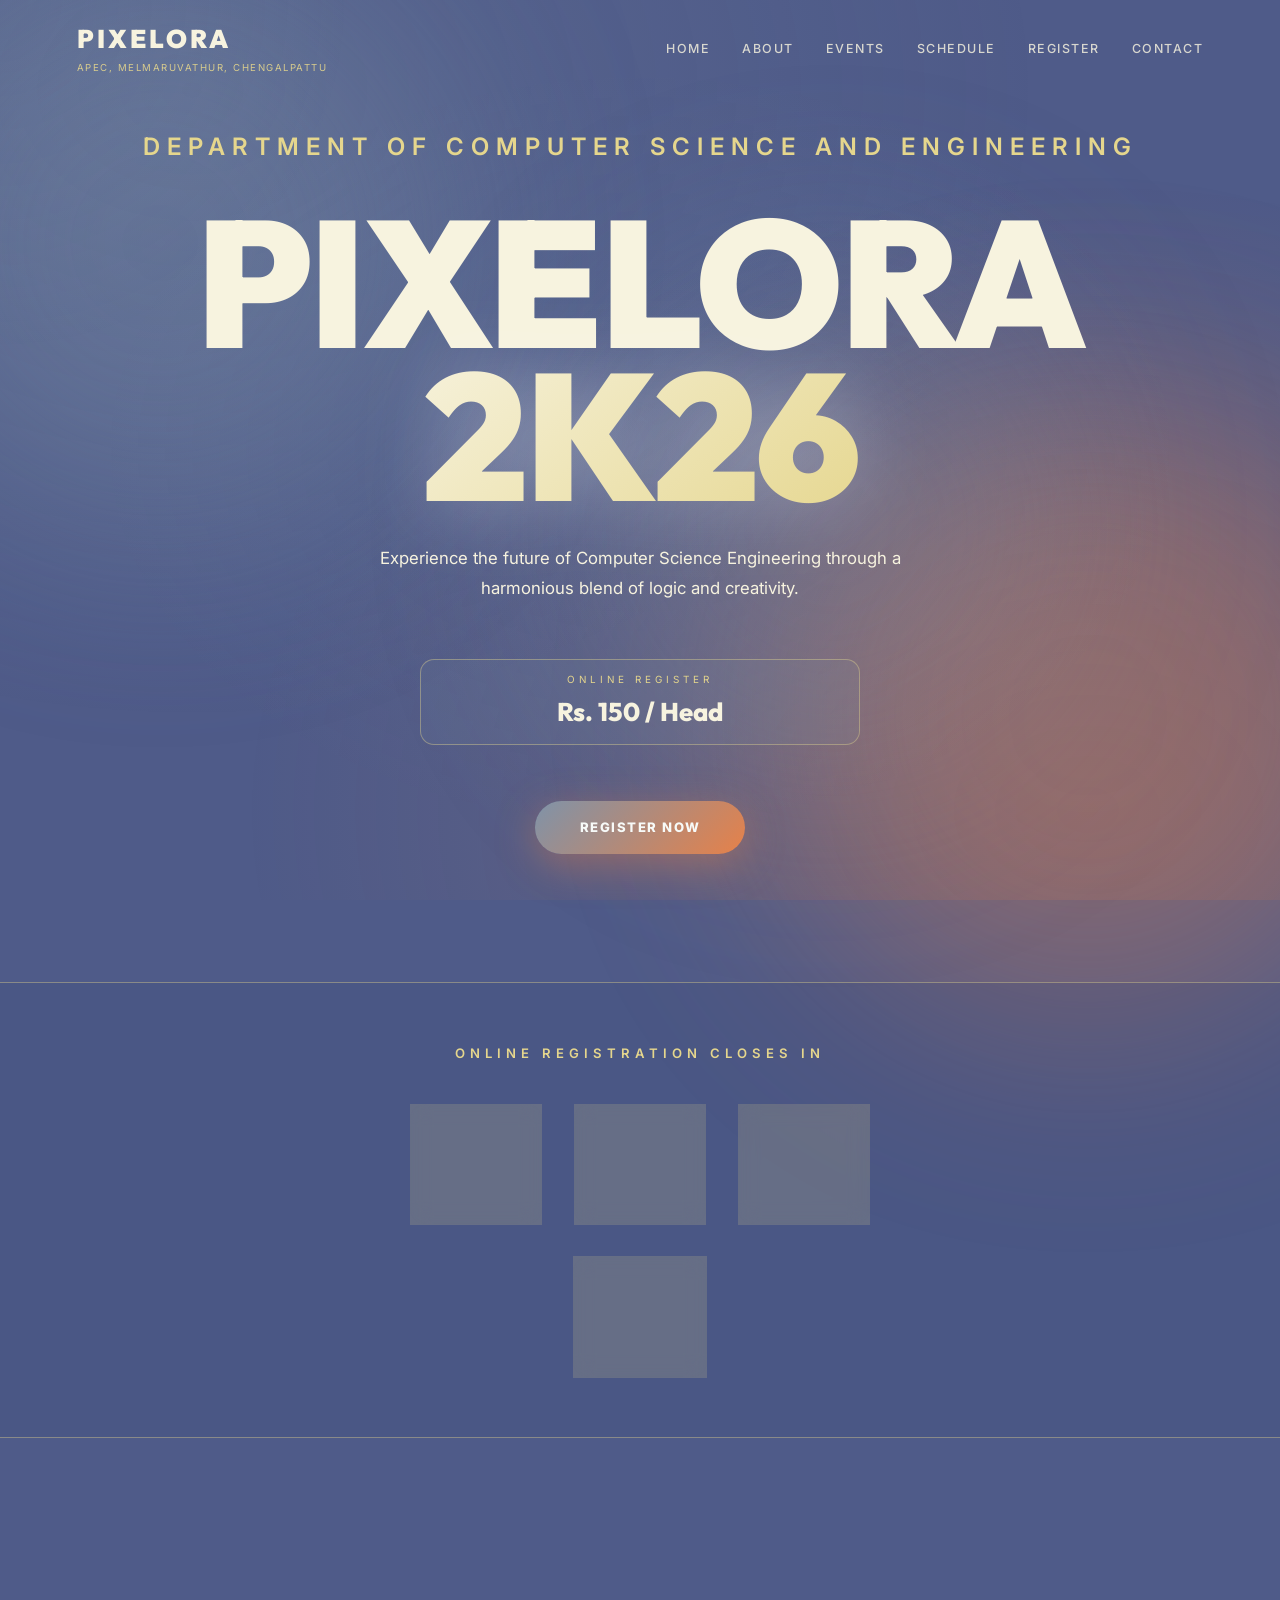
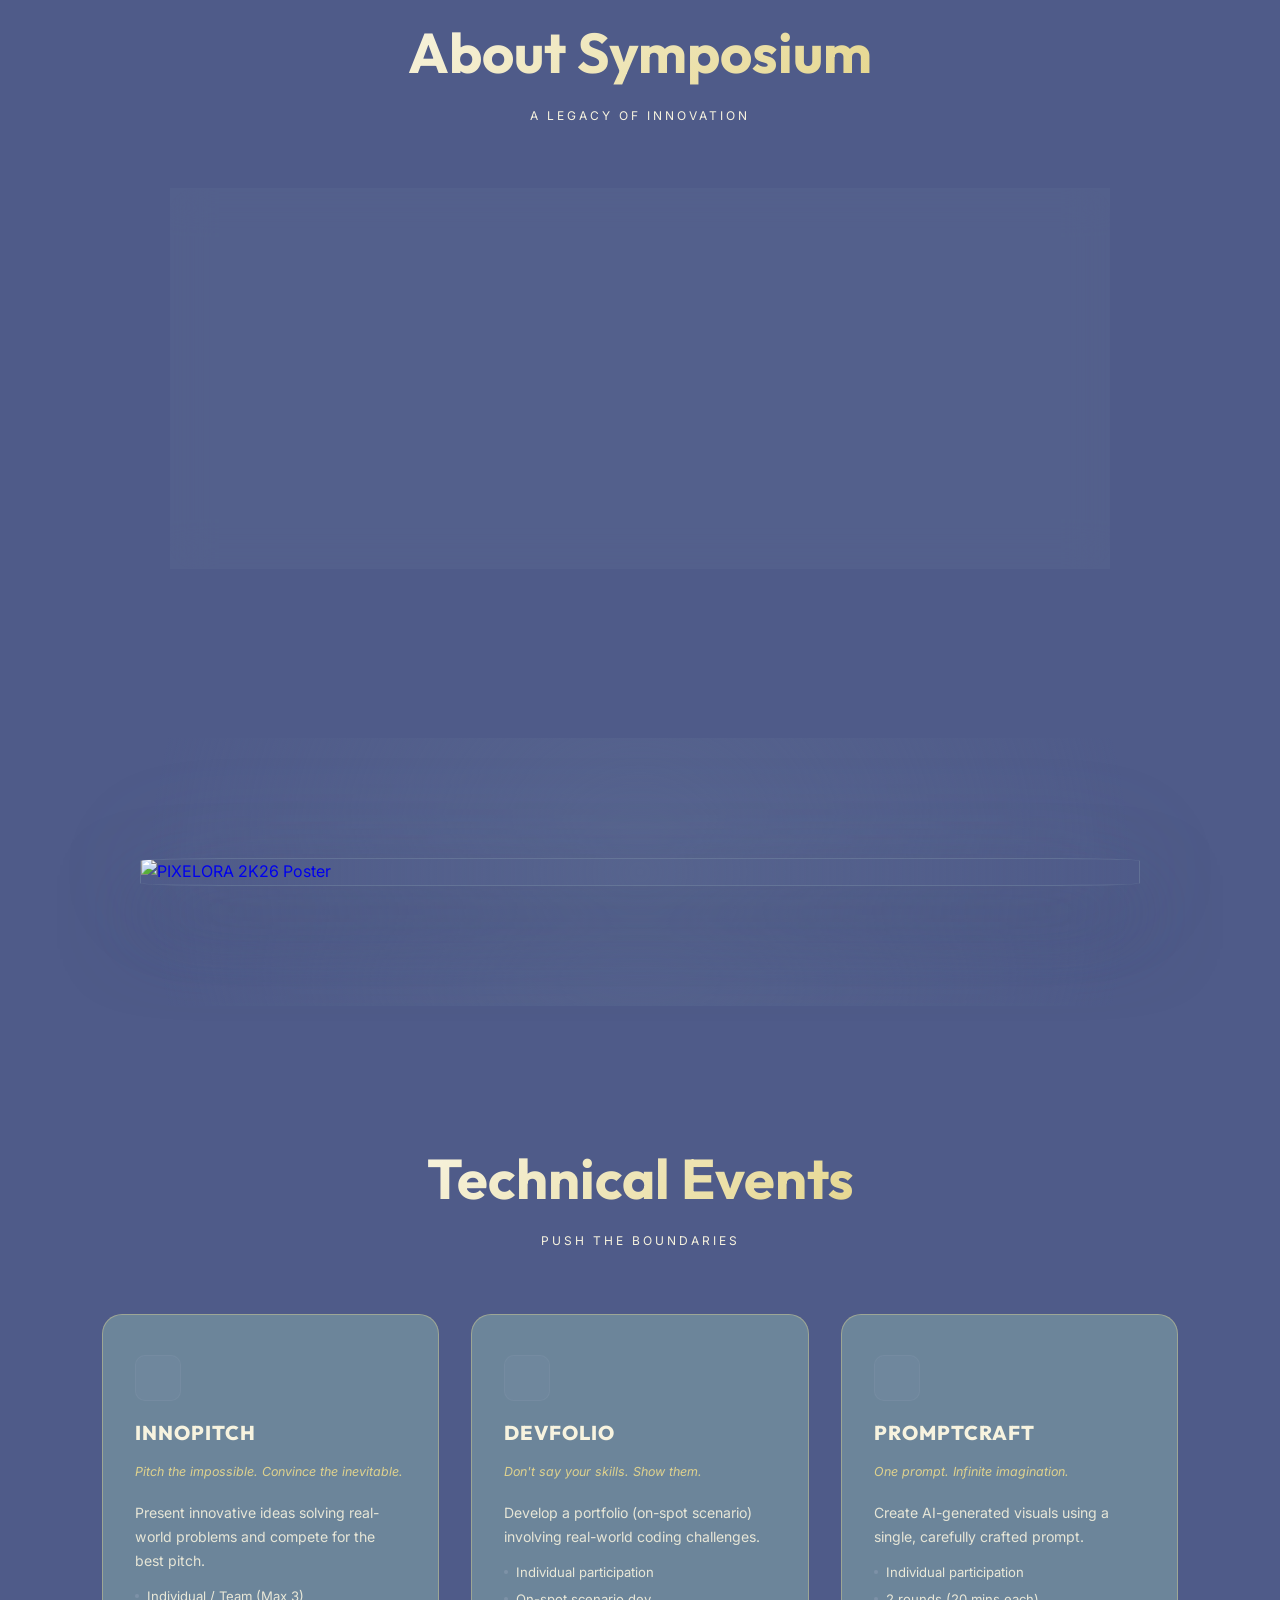
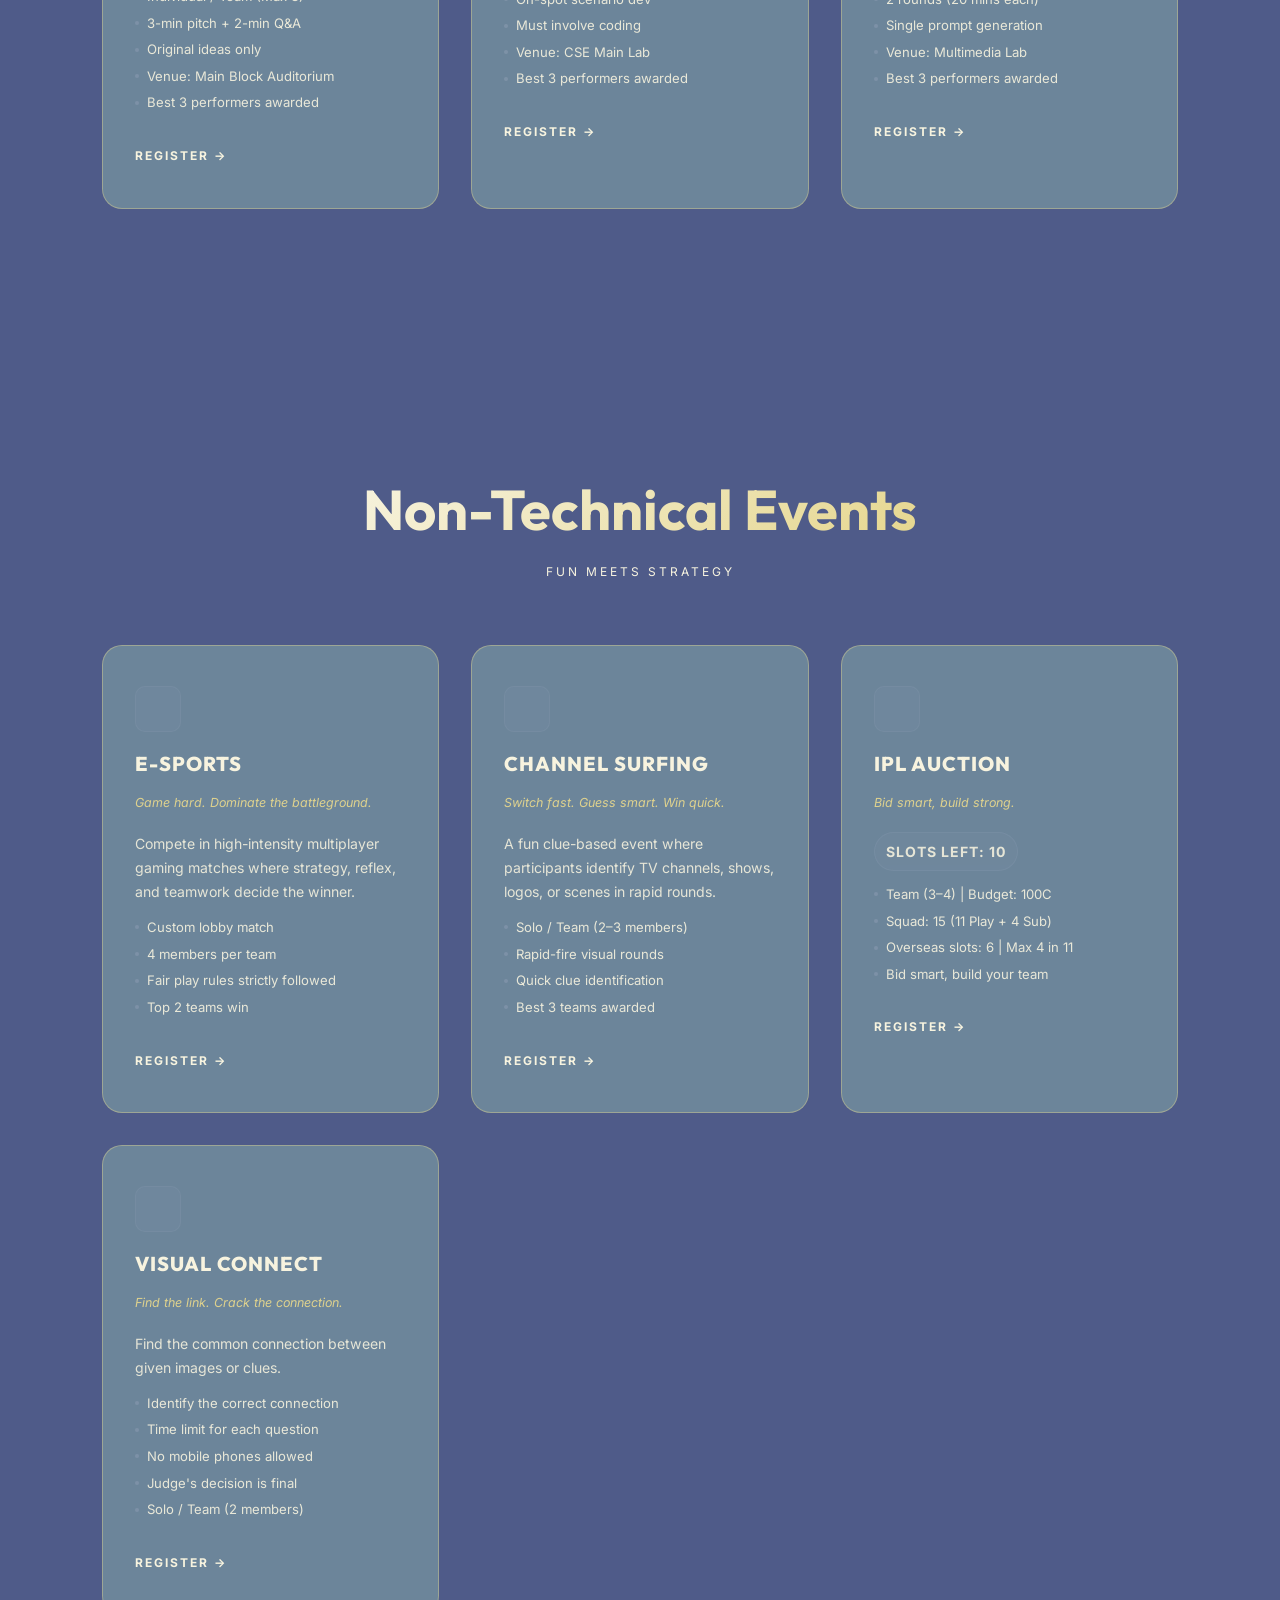
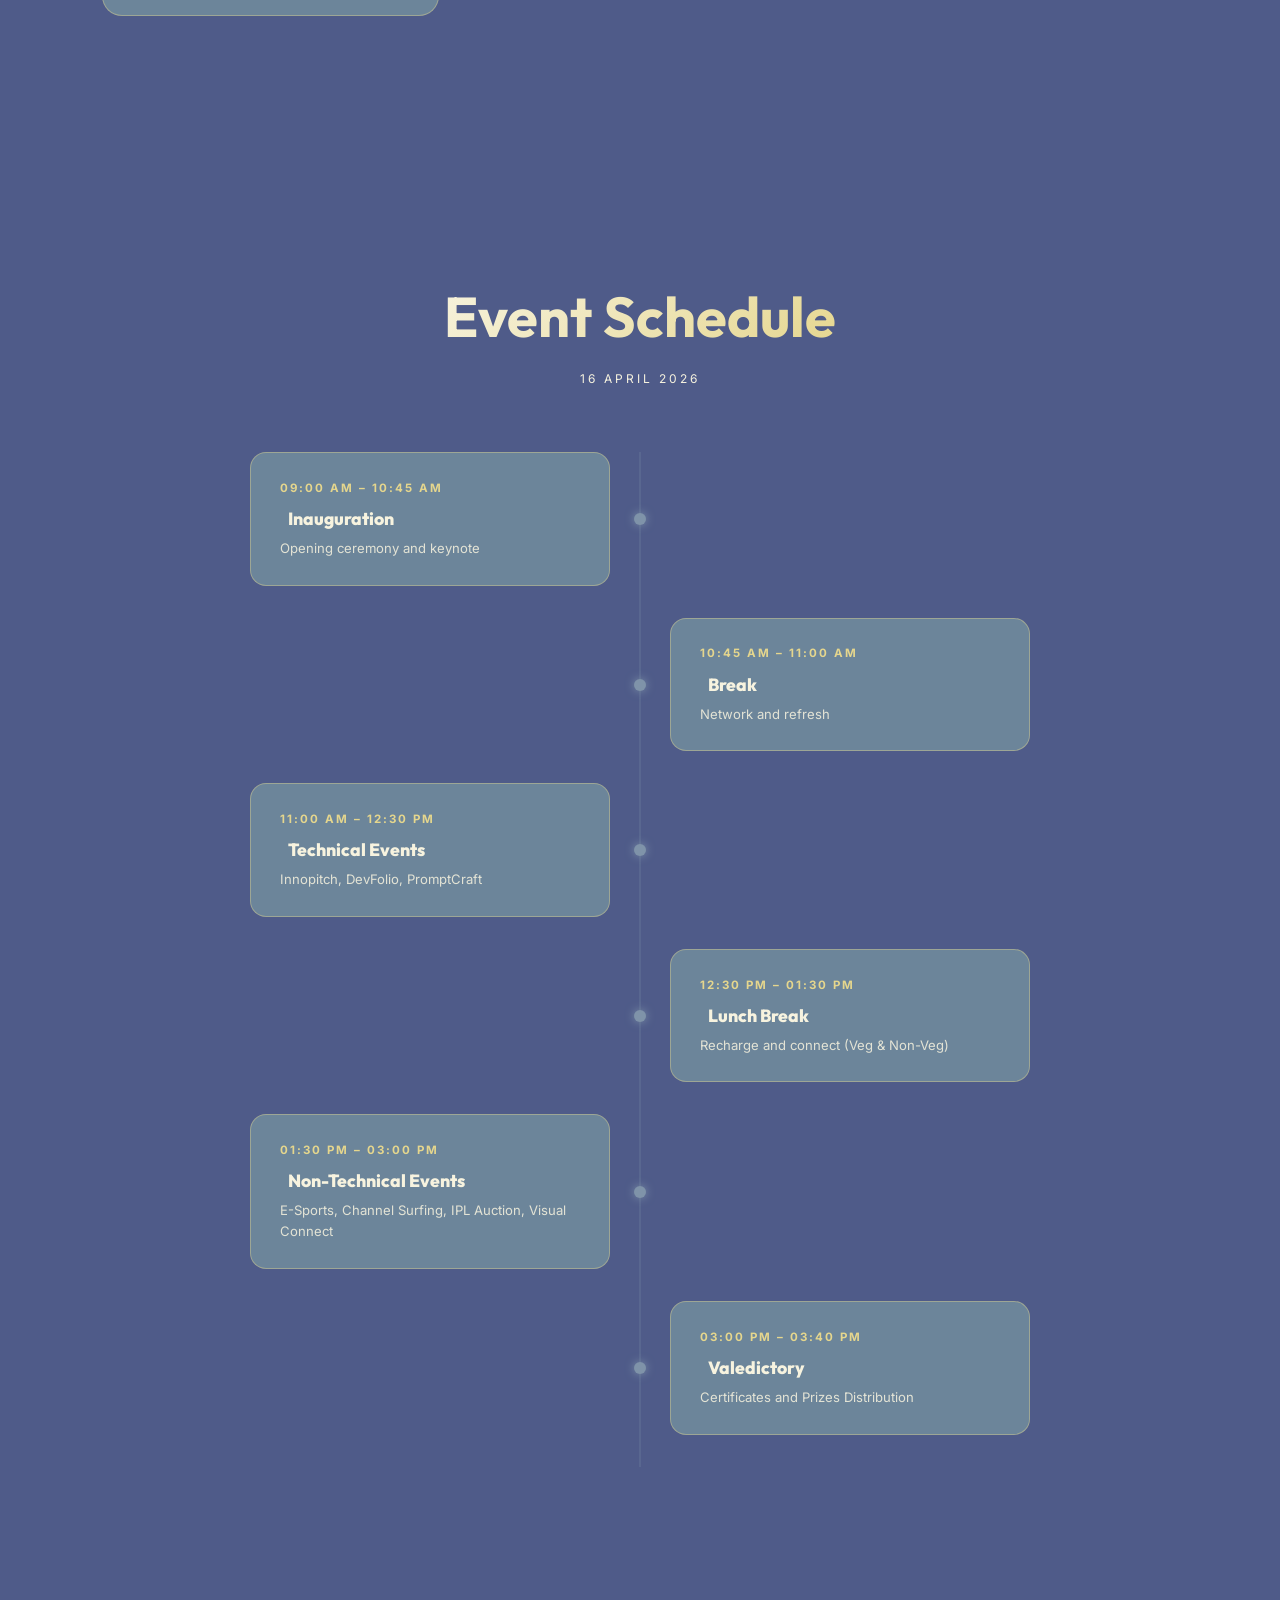
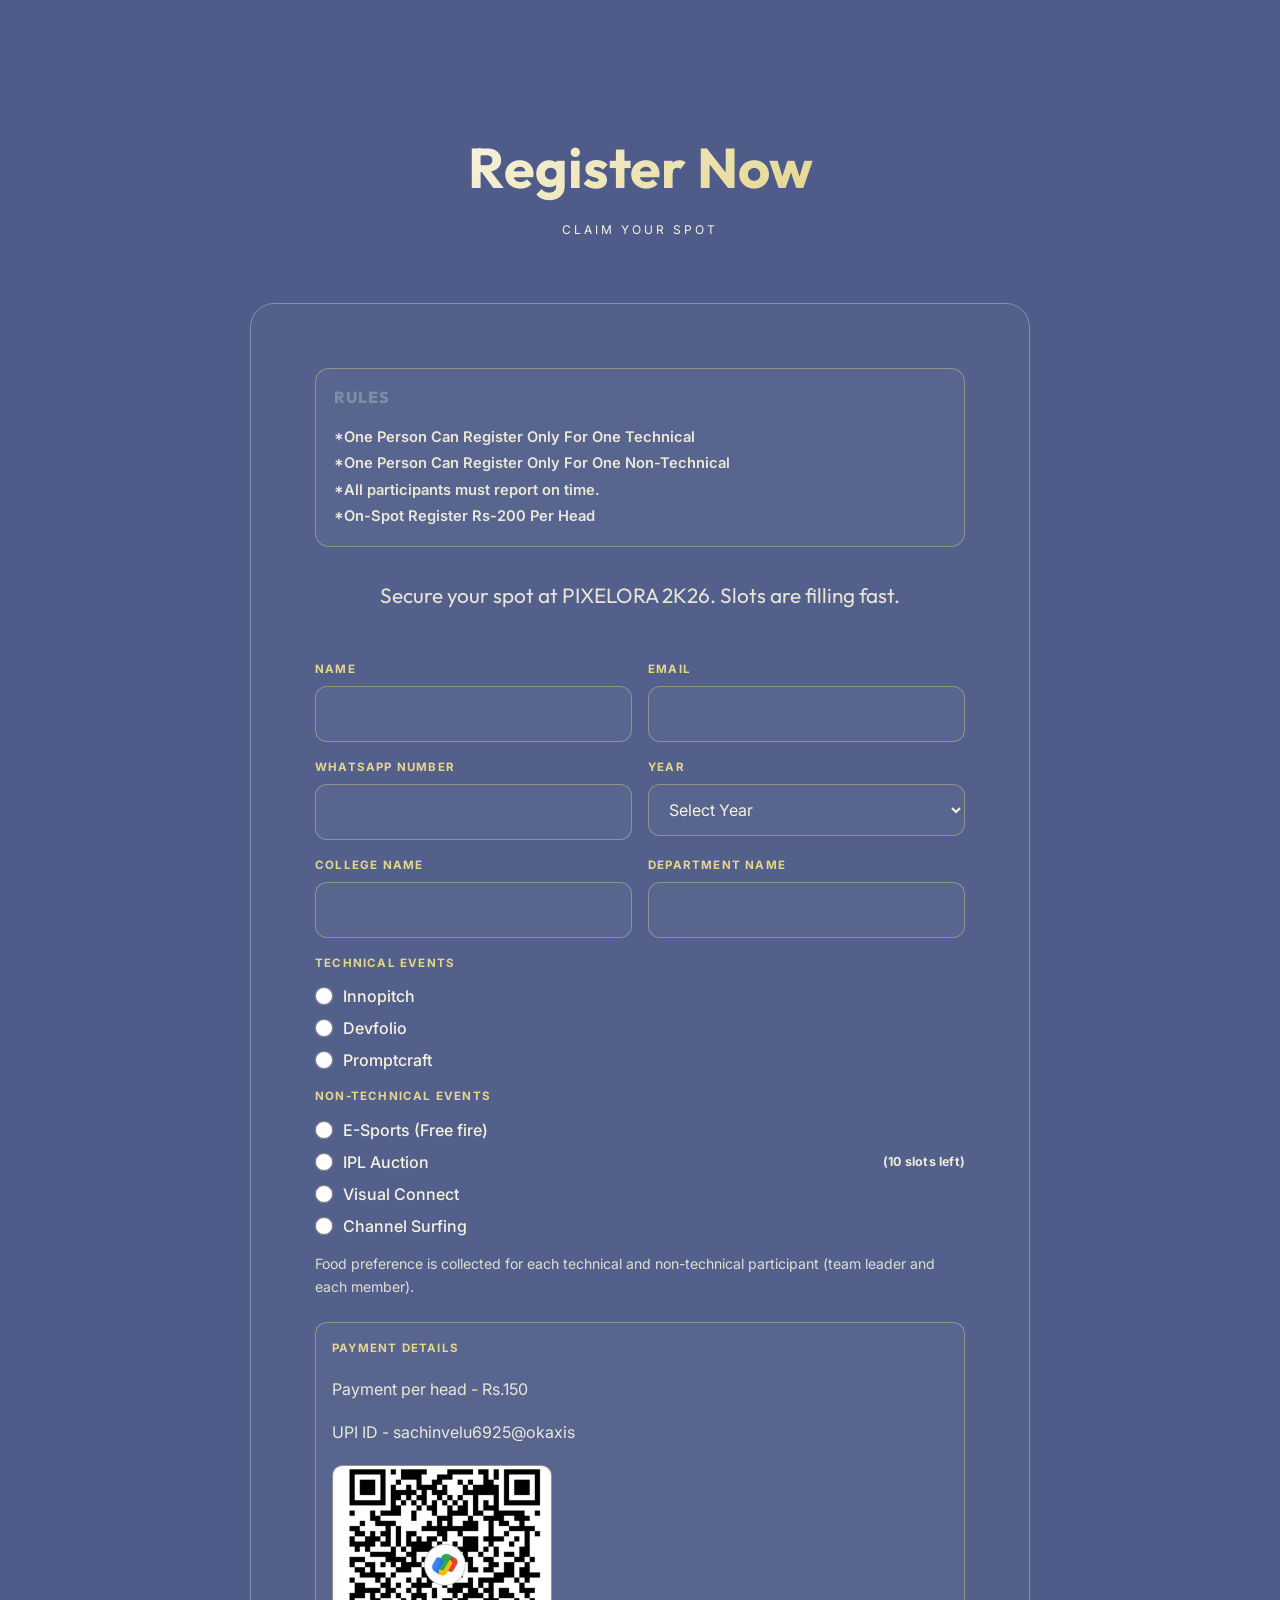
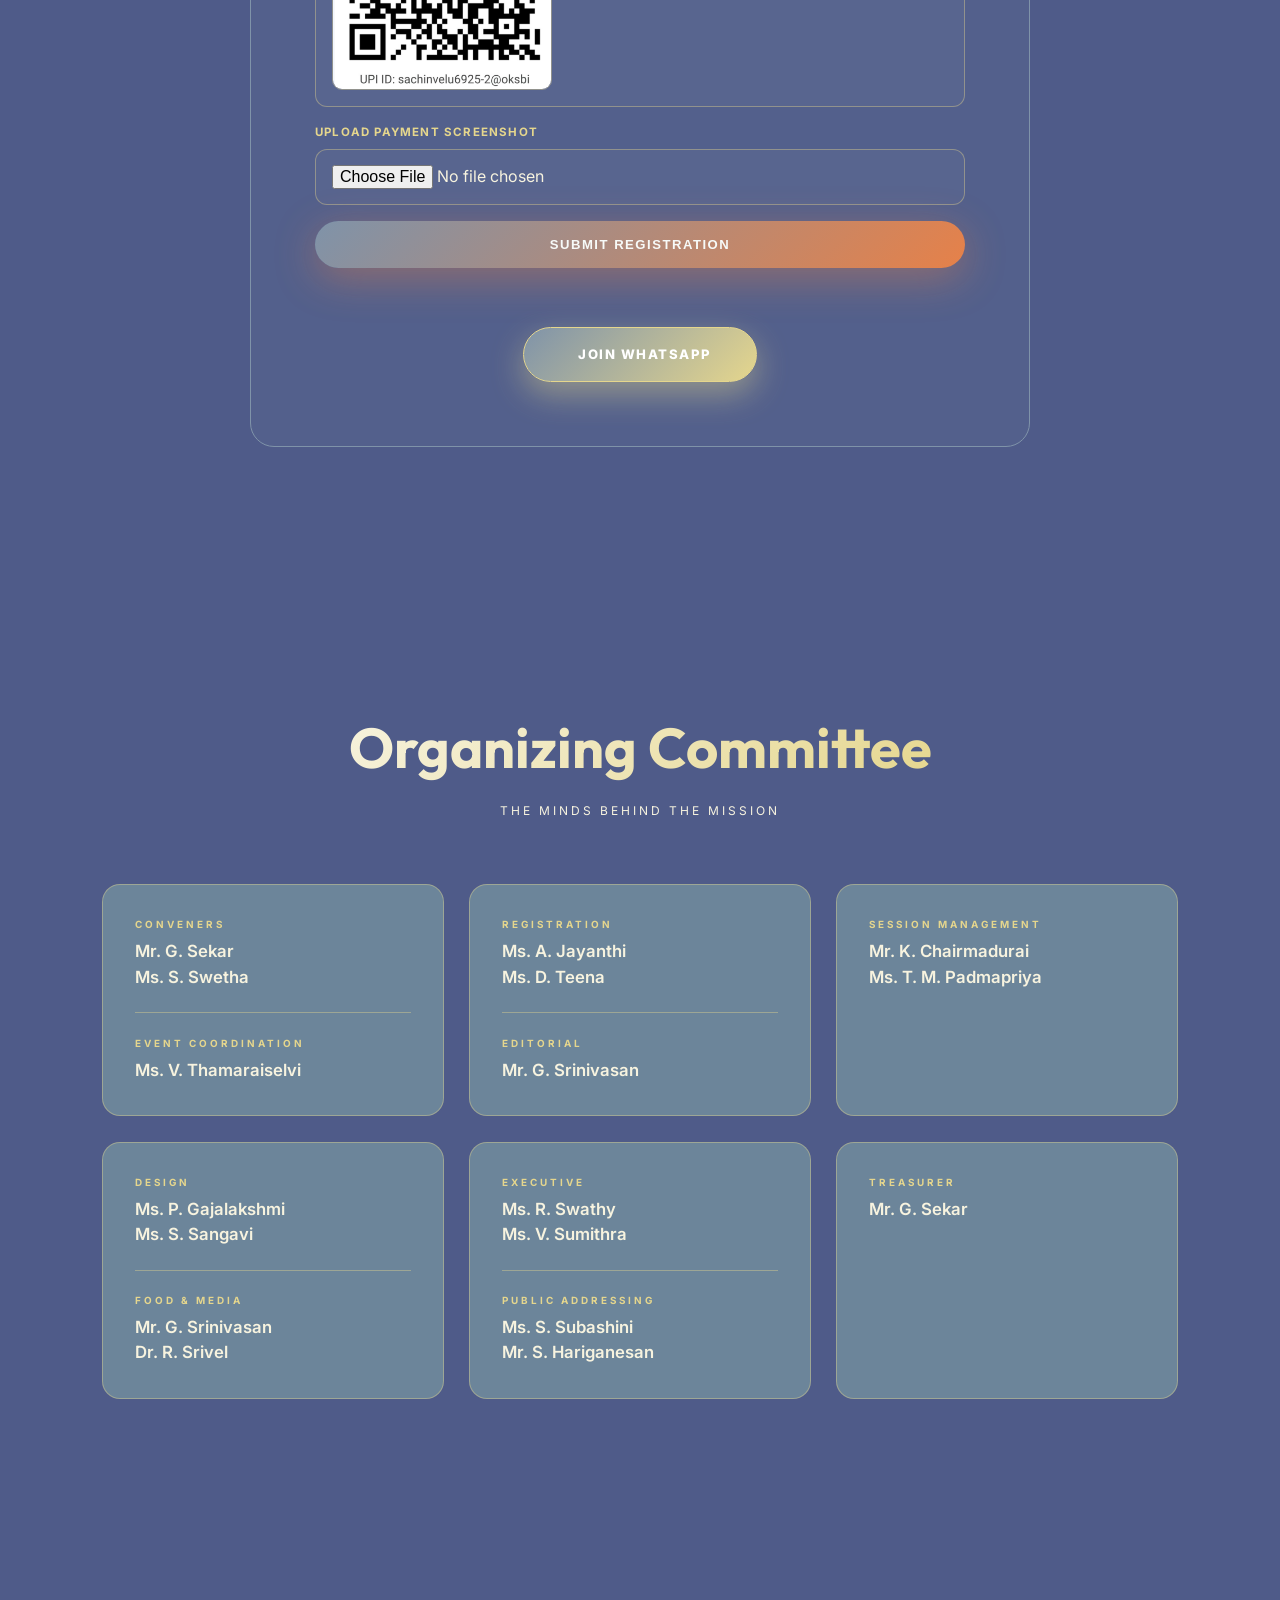
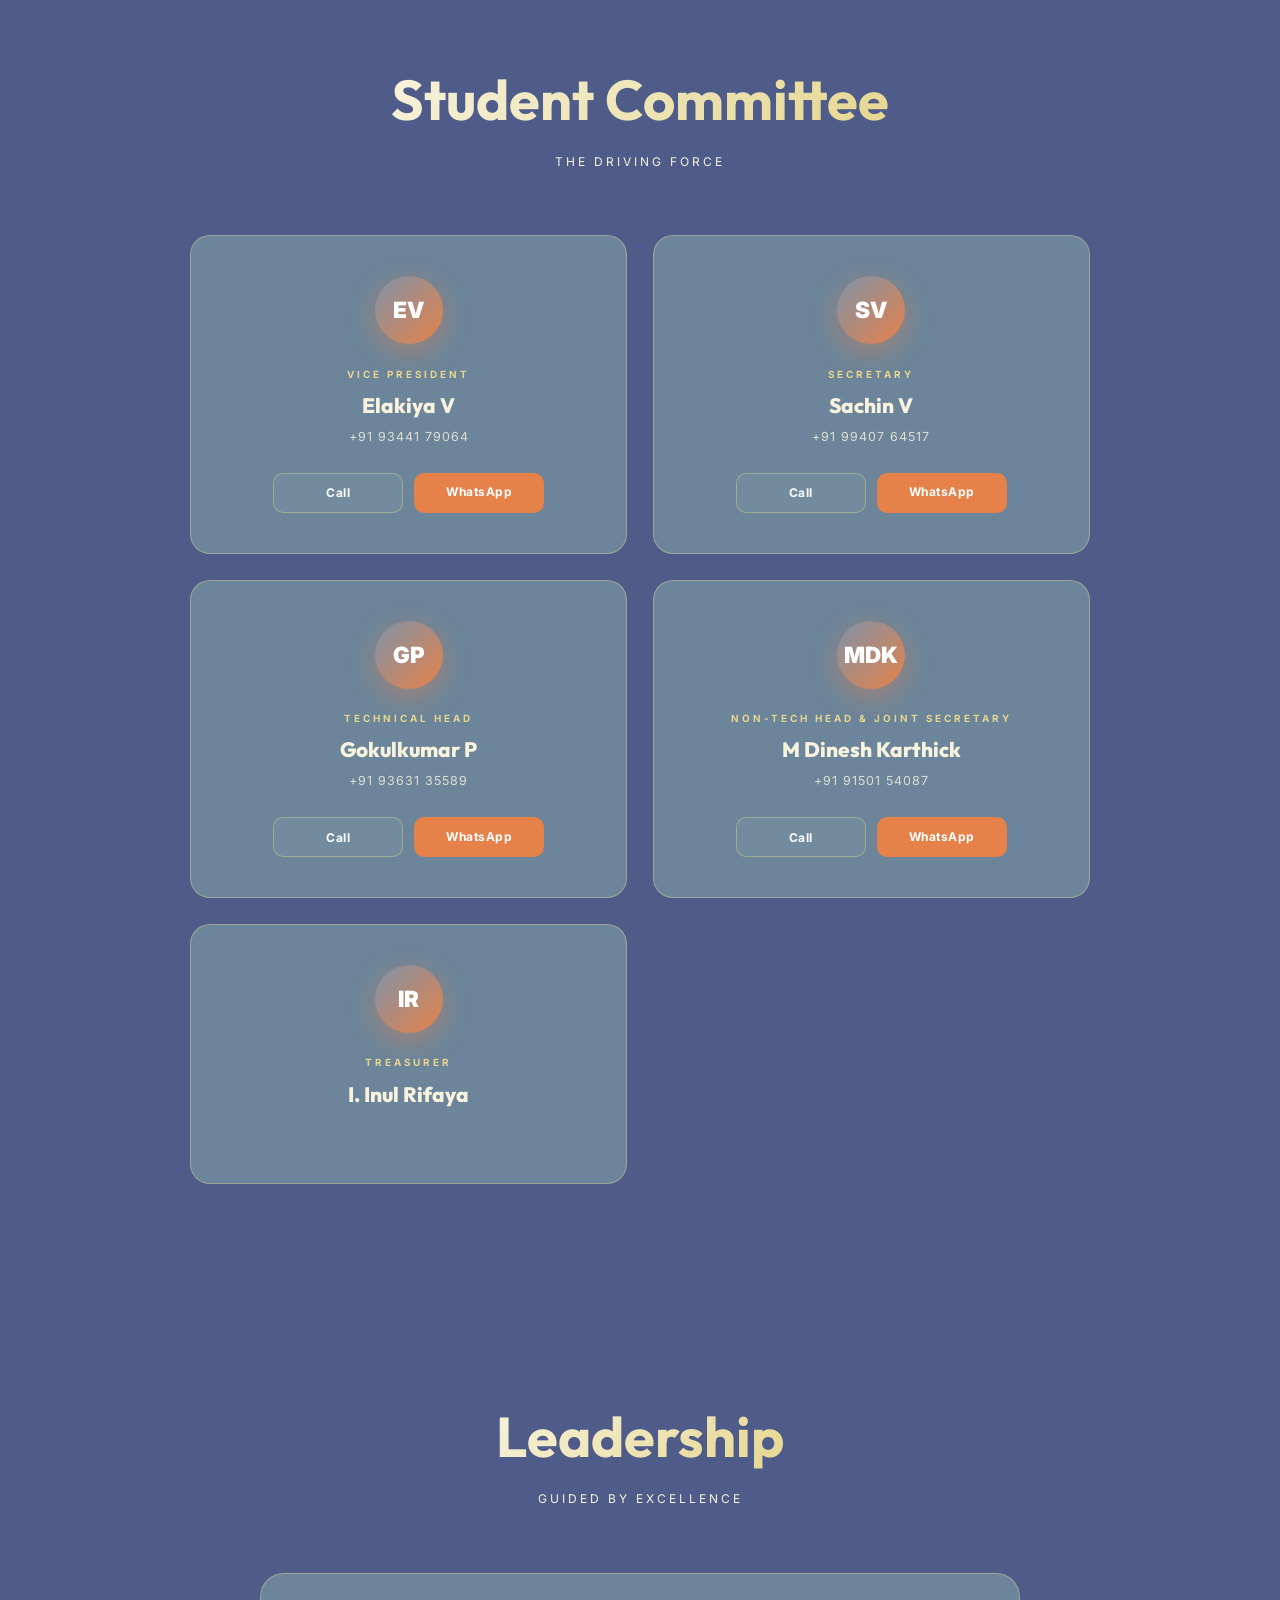
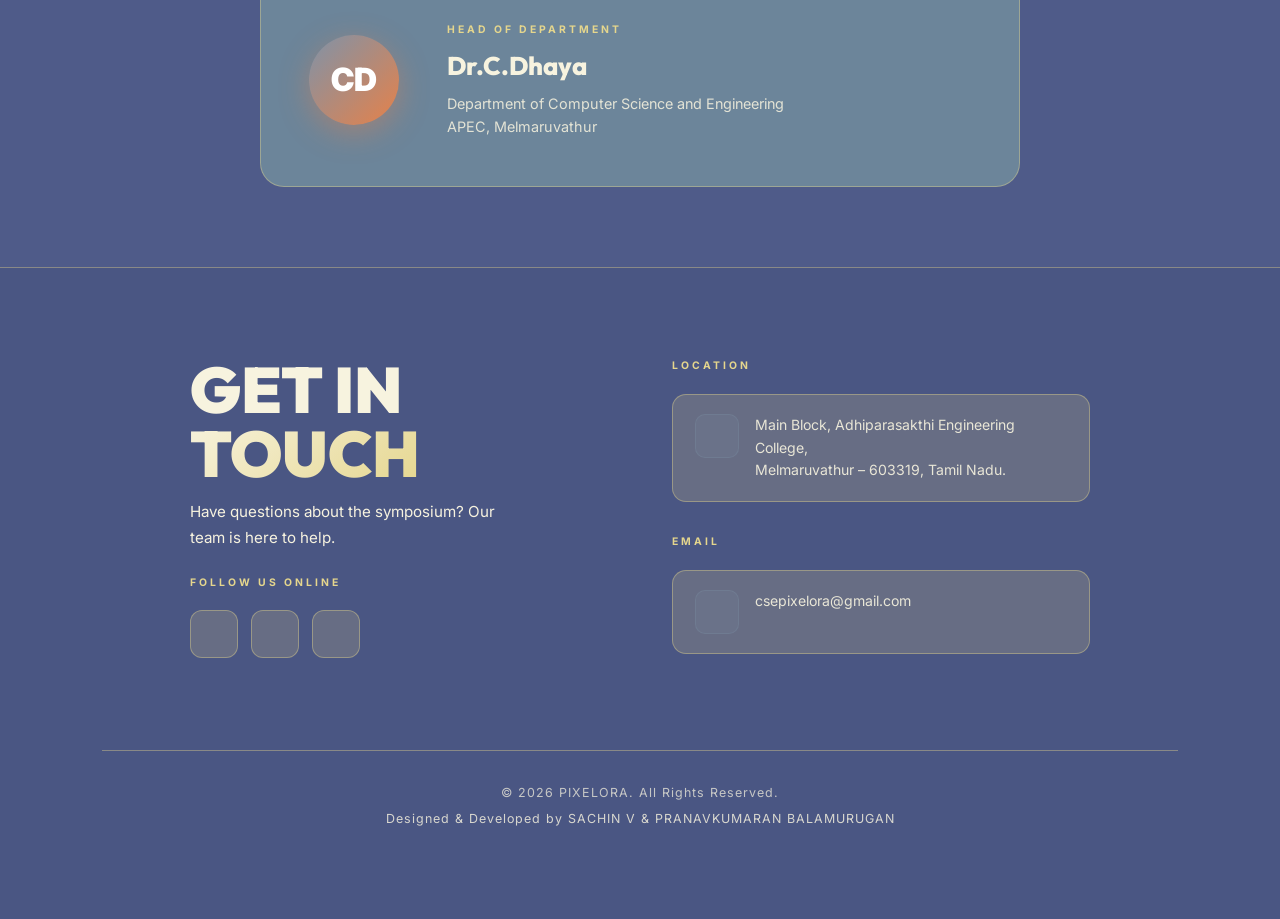
==== commit 8a2eb02e: "updatedddddddddd" ====
--- a/frontend/index.html
+++ b/frontend/index.html
@@ -20,7 +20,6 @@
   <div class="brand"><h2>PIXELORA</h2><div class="loc">APEC, Melmaruvathur, Chengalpattu</div></div>
   <ul>
     <li><a href="#hero">Home</a></li><li><a href="#about">About</a></li>
-    <li><a href="#rules">Rules</a></li>
     <li><a href="#tech">Events</a></li><li><a href="#schedule">Schedule</a></li>
     <li><a href="#register">Register</a></li><li><a href="#contact">Contact</a></li>
   </ul>
@@ -28,7 +27,6 @@
 </nav>
 <div class="mmenu" id="mm">
   <a href="#hero" onclick="toggleMenu()">Home</a><a href="#about" onclick="toggleMenu()">About</a>
-  <a href="#rules" onclick="toggleMenu()">Rules</a>
   <a href="#tech" onclick="toggleMenu()">Tech Events</a><a href="#nontech" onclick="toggleMenu()">Non-Tech</a>
   <a href="#schedule" onclick="toggleMenu()">Schedule</a><a href="#register" onclick="toggleMenu()">Register</a>
   <a href="#contact" onclick="toggleMenu()">Contact</a>
@@ -84,26 +82,6 @@
   </div>
 </section>
 
-<!-- RULES -->
-<section id="rules">
-  <h2 class="stitle rv">Rules & Regulations</h2>
-  <p class="ssub rv">Read carefully before you register</p>
-  <div class="rules-shell rv">
-    <div class="rules-intro">
-      <span class="rules-kicker">Event Code</span>
-      <h3>Simple rules keep the event fair, fast, and enjoyable for everyone.</h3>
-      <p>All participants are expected to follow the instructions of the organizers, respect the schedule, and maintain discipline throughout the symposium.</p>
-      <a class="rules-cta" href="https://drive.google.com/drive/folders/1oVpwUlHCt6BWT1zkbf7cSvAiD0pA4fZW?usp=drive_link" target="_blank" rel="noopener noreferrer">
-        <i class="ph ph-arrow-square-out"></i>
-        View full rules and regulations
-      </a>
-    </div>
-    <div class="rules-note rv">
-      <strong>Note:</strong> The full rules document is available in the linked folder above. The organizing committee reserves the right to make necessary changes to event rules, schedule, or venue arrangements if required.
-    </div>
-  </div>
-</section>
-
 <!-- POSTER SECTION -->
 <section id="poster" style="padding:clamp(60px,10vw,120px) 5%; min-height:auto; background:radial-gradient(circle at 50% 50%, rgba(var(--accent-rgb),0.16) 0%, var(--bg) 75%)">
   <div class="rv poster-container" style="width:100%; max-width:1000px; margin:0 auto">
@@ -126,9 +104,9 @@
       <i class="ev-wm ph ph-lightbulb"></i>
       <h3>Innopitch</h3>
       <span class="ev-tag">Pitch the impossible. Convince the inevitable.</span>
-      <p>Share your new idea to solve a real problem in simple and clear steps.</p>
-      <ul class="ev-rules">
-        <li>Solo, duo, or 3 members</li>
+      <p>Present innovative ideas solving real-world problems and compete for the best pitch.</p>
+      <ul class="ev-rules">
+        <li>Individual / Team (Max 3)</li>
         <li>3-min pitch + 2-min Q&A</li>
         <li>Original ideas only</li>
         <li>Venue: Main Block Auditorium</li>
@@ -196,7 +174,7 @@
       <span class="ev-tag">Switch fast. Guess smart. Win quick.</span>
       <p>A fun clue-based event where participants identify TV channels, shows, logos, or scenes in rapid rounds.</p>
       <ul class="ev-rules">
-        <li>Team of exactly 3 members</li>
+        <li>Solo / Team (2–3 members)</li>
         <li>Rapid-fire visual rounds</li>
         <li>Quick clue identification</li>
         <li>Best 3 teams awarded</li>
@@ -220,15 +198,15 @@
     <div class="ev-card rv d1">
       <div class="ev-badge"><i class="ph ph-eye"></i></div>
       <i class="ev-wm ph ph-eye"></i>
-      <h3>Visual Content</h3>
+      <h3>Visual Connect</h3>
       <span class="ev-tag">Find the link. Crack the connection.</span>
       <p>Find the common connection between given images or clues.</p>
       <ul class="ev-rules">
-        <li>Team of exactly 2 members</li>
         <li>Identify the correct connection</li>
         <li>Time limit for each question</li>
         <li>No mobile phones allowed</li>
         <li>Judge's decision is final</li>
+        <li>Solo / Team (2 members)</li>
       </ul>
       <a href="#register" class="ev-link">Register →</a>
     </div>
@@ -244,7 +222,7 @@
     <div class="tl2-row"><div class="tl2-card"><div class="tl2-time">10:45 AM – 11:00 AM</div><h3><i class="ph ph-coffee" style="color:var(--g1);margin-right:8px"></i>Break</h3><p>Network and refresh</p></div></div>
     <div class="tl2-row"><div class="tl2-card"><div class="tl2-time">11:00 AM – 12:30 PM</div><h3><i class="ph ph-code" style="color:var(--g1);margin-right:8px"></i>Technical Events</h3><p>Innopitch, DevFolio, PromptCraft</p></div></div>
     <div class="tl2-row"><div class="tl2-card"><div class="tl2-time">12:30 PM – 01:30 PM</div><h3><i class="ph ph-bowl-food" style="color:var(--g1);margin-right:8px"></i>Lunch Break</h3><p>Recharge and connect (Veg & Non-Veg)</p></div></div>
-    <div class="tl2-row"><div class="tl2-card"><div class="tl2-time">01:30 PM – 03:00 PM</div><h3><i class="ph ph-game-controller" style="color:var(--g1);margin-right:8px"></i>Non-Technical Events</h3><p>E-Sports, Channel Surfing, IPL Auction, Visual Content</p></div></div>
+    <div class="tl2-row"><div class="tl2-card"><div class="tl2-time">01:30 PM – 03:00 PM</div><h3><i class="ph ph-game-controller" style="color:var(--g1);margin-right:8px"></i>Non-Technical Events</h3><p>E-Sports, Channel Surfing, IPL Auction, Visual Connect</p></div></div>
     <div class="tl2-row"><div class="tl2-card"><div class="tl2-time">03:00 PM – 03:40 PM</div><h3><i class="ph ph-trophy" style="color:var(--g1);margin-right:8px"></i>Valedictory</h3><p>Certificates and Prizes Distribution</p></div></div>
   </div>
 </section>
@@ -253,207 +231,82 @@
 <section id="register">
   <h2 class="stitle rv">Register Now</h2>
   <p class="ssub rv">Claim Your Spot</p>
-  <div class="rcard rv reg-workflow" id="rcard">
-    <div class="reg-rules">
-      <h3>Registration Guidelines</h3>
-      <p>Fill the form step by step. Your draft is saved in this browser.<br>You can register for Technical only, Non-Technical only, or Both. For event-specific terms, see the Rules & Regulations section above.</p>
-    </div>
-    <div class="reg-shell">
-      <div class="reg-shell-head">
-        <div>
-          <span class="reg-kicker">Registration Portal</span>
-          <h3>Complete your registration through a guided workflow.</h3>
+  <div class="rcard rv" id="rcard">
+    <div style="text-align:left; margin-bottom:2rem; padding:1rem 1.1rem; border:1px solid var(--border); border-radius:14px; background:rgba(255,255,255,0.03)">
+      <h3 style="margin:0 0 .8rem; font-size:1rem; font-weight:800; letter-spacing:1px; text-transform:uppercase; color:var(--g1)">Rules</h3>
+      <p style="margin:0; font-size:.92rem; font-weight:600; line-height:1.8; opacity:.92">*One Person Can Register Only For One Technical<br>*One Person Can Register Only For One Non-Technical<br>*All participants must report on time.<br>*On-Spot Register Rs-200 Per Head</p>
+    </div>
+    <h3>Secure your spot at PIXELORA 2K26. Slots are filling fast.</h3>
+    <form id="reg-form" class="reg-form" novalidate>
+      <div class="reg-grid">
+        <label class="reg-field">
+          <span>Name</span>
+          <input type="text" name="name" autocomplete="name" required>
+        </label>
+        <label class="reg-field">
+          <span>Email</span>
+          <input type="email" name="email" autocomplete="email" required>
+        </label>
+        <label class="reg-field">
+          <span>Whatsapp Number</span>
+          <input type="tel" name="whatsapp" autocomplete="tel" required>
+        </label>
+        <label class="reg-field">
+          <span>Year</span>
+          <select name="year" required>
+            <option value="">Select Year</option>
+            <option value="I-Year">I-Year</option>
+            <option value="II-Year">II-Year</option>
+            <option value="III-Year">III-Year</option>
+            <option value="IV-Year">IV-Year</option>
+          </select>
+        </label>
+        <label class="reg-field">
+          <span>College Name</span>
+          <input type="text" name="collegeName" required>
+        </label>
+        <label class="reg-field">
+          <span>Department Name</span>
+          <input type="text" name="departmentName" required>
+        </label>
+      </div>
+      <div class="reg-field">
+        <span>Technical Events</span>
+        <div class="reg-checklist">
+          <label class="reg-option"><input type="radio" name="technicalEvents" value="Innopitch" required onchange="window.refreshTeamDetails && window.refreshTeamDetails()"><span>Innopitch</span></label>
+          <label class="reg-option"><input type="radio" name="technicalEvents" value="Devfolio" onchange="window.refreshTeamDetails && window.refreshTeamDetails()"><span>Devfolio</span></label>
+          <label class="reg-option"><input type="radio" name="technicalEvents" value="Promptcraft" onchange="window.refreshTeamDetails && window.refreshTeamDetails()"><span>Promptcraft</span></label>
         </div>
-        <div class="reg-session-chip">
-          <span>Registration ID</span>
-          <strong id="session-main-id">TEMP001</strong>
+        <div id="technical-team-details" class="team-details empty" aria-live="polite"></div>
+      </div>
+      <div class="reg-field">
+        <span>Non-Technical Events</span>
+        <div class="reg-checklist">
+          <label class="reg-option"><input type="radio" name="nonTechnicalEvents" value="E-Sports (Free fire)" required onchange="window.refreshTeamDetails && window.refreshTeamDetails()"><span>E-Sports (Free fire)</span></label>
+          <label class="reg-option" id="ipl-form-option"><input type="radio" name="nonTechnicalEvents" value="IPL Auction" onchange="window.refreshTeamDetails && window.refreshTeamDetails()"><span>IPL Auction</span><em class="slot-inline" id="ipl-slot-form">(10 slots left)</em></label>
+          <label class="reg-option"><input type="radio" name="nonTechnicalEvents" value="Visual Connect" onchange="window.refreshTeamDetails && window.refreshTeamDetails()"><span>Visual Connect</span></label>
+          <label class="reg-option"><input type="radio" name="nonTechnicalEvents" value="Channel Surfing" onchange="window.refreshTeamDetails && window.refreshTeamDetails()"><span>Channel Surfing</span></label>
         </div>
-      </div>
-      <div class="reg-progress" id="reg-progress">
-        <button type="button" class="active" data-step-nav="1">1. Participant</button>
-        <button type="button" data-step-nav="2">2. Events</button>
-        <button type="button" data-step-nav="3">3. Members</button>
-        <button type="button" data-step-nav="4">4. Review</button>
-      </div>
-      <form id="reg-form" class="reg-form" novalidate>
-        <section class="reg-step" data-step="1">
-          <div class="reg-step-head">
-            <h4>Participant details</h4>
-            <p>Save the main participant details locally before moving on.</p>
-          </div>
-          <div class="reg-grid">
-            <label class="reg-field">
-              <span>Name</span>
-              <input type="text" name="name" autocomplete="name" required>
-            </label>
-            <label class="reg-field">
-              <span>Email</span>
-              <input type="email" name="email" autocomplete="email" required>
-            </label>
-            <label class="reg-field">
-              <span>Whatsapp Number</span>
-              <input type="tel" name="whatsapp" autocomplete="tel" required>
-            </label>
-            <label class="reg-field">
-              <span>Year</span>
-              <select name="year" required>
-                <option value="">Select Year</option>
-                <option value="I-Year">I-Year</option>
-                <option value="II-Year">II-Year</option>
-                <option value="III-Year">III-Year</option>
-                <option value="IV-Year">IV-Year</option>
-              </select>
-            </label>
-            <label class="reg-field">
-              <span>College Name</span>
-              <input type="text" name="collegeName" required>
-            </label>
-            <label class="reg-field">
-              <span>Department Name</span>
-              <input type="text" name="departmentName" required>
-            </label>
-            <label class="reg-field">
-              <span>Food Preference</span>
-              <select name="food" required>
-                <option value="">Select Food Preference</option>
-                <option value="Veg">Vegetarian</option>
-                <option value="Non-Veg">Non-Vegetarian</option>
-              </select>
-            </label>
-          </div>
-          <div class="reg-nav-actions">
-            <button type="button" class="btn bm" id="reg-step1-continue">Continue</button>
-          </div>
-        </section>
-
-        <section class="reg-step hidden" data-step="2">
-          <div class="reg-step-head">
-            <h4>Event selection</h4>
-            <p>Choose your registration type and then select event(s).</p>
-          </div>
-          <div class="reg-field">
-            <span>Registration Type</span>
-            <div class="reg-checklist" id="registration-track-options">
-              <label class="reg-option"><input type="radio" name="registrationTrack" value="both" checked><span>Both (Technical + Non-Technical)</span></label>
-              <label class="reg-option"><input type="radio" name="registrationTrack" value="technical"><span>Technical Only</span></label>
-              <label class="reg-option"><input type="radio" name="registrationTrack" value="nontechnical"><span>Non-Technical Only</span></label>
-            </div>
-          </div>
-          <div class="reg-columns">
-            <div class="reg-field" id="technical-events-group">
-              <span>Technical Events</span>
-              <div class="reg-checklist">
-                <label class="reg-option"><input type="radio" name="technicalEvents" value="Innopitch"><span>Innopitch</span></label>
-                <label class="reg-option"><input type="radio" name="technicalEvents" value="Devfolio"><span>Devfolio</span></label>
-                <label class="reg-option"><input type="radio" name="technicalEvents" value="Promptcraft"><span>Promptcraft</span></label>
-              </div>
-            </div>
-            <div class="reg-field" id="nontechnical-events-group">
-              <span>Non-Technical Events</span>
-              <div class="reg-checklist">
-                <label class="reg-option"><input type="radio" name="nonTechnicalEvents" value="E-Sports (Free fire)"><span>E-Sports (Free fire)</span></label>
-                <label class="reg-option" id="ipl-form-option"><input type="radio" name="nonTechnicalEvents" value="IPL Auction"><span>IPL Auction</span><em class="slot-inline" id="ipl-slot-form">(10 slots left)</em></label>
-                <label class="reg-option"><input type="radio" name="nonTechnicalEvents" value="Visual Content"><span>Visual Content</span></label>
-                <label class="reg-option"><input type="radio" name="nonTechnicalEvents" value="Channel Surfing"><span>Channel Surfing</span></label>
-              </div>
-            </div>
-          </div>
-          <div class="selection-summary" id="event-summary" aria-live="polite"></div>
-          <div class="reg-nav-actions">
-            <button type="button" class="btn bo" id="reg-step2-back">Back</button>
-            <button type="button" class="btn bm" id="reg-step2-continue">Continue</button>
-          </div>
-        </section>
-
-        <section class="reg-step hidden" data-step="3">
-          <div class="reg-step-head">
-            <h4>Team members</h4>
-            <p>Add teammates locally. Their temporary IDs, contact details, and event flags remain in session storage until final submission.</p>
-          </div>
-          <div class="member-builder">
-            <div class="member-builder-head">
-              <div>
-                <span class="reg-kicker">Team pool</span>
-                <h4>Added members</h4>
-              </div>
-              <button type="button" class="btn bo member-add-btn" id="member-add-btn">Add Member</button>
-            </div>
-            <div class="team-note" id="team-note"></div>
-            <div id="member-list" class="member-list"></div>
-            <div class="member-editor hidden" id="member-editor">
-              <div class="member-editor-head">
-                <h5 id="member-editor-title">Add Member</h5>
-                <p id="member-editor-hint">Fill in the teammate details and assign the allowed event categories.</p>
-              </div>
-              <div class="reg-grid">
-                <label class="reg-field">
-                  <span>Member Name</span>
-                  <input type="text" id="member-name" autocomplete="name">
-                </label>
-                <label class="reg-field">
-                  <span>Member Email</span>
-                  <input type="email" id="member-email" autocomplete="email">
-                </label>
-                <label class="reg-field">
-                  <span>Member Phone</span>
-                  <input type="tel" id="member-phone" autocomplete="tel">
-                </label>
-                <label class="reg-field">
-                  <span>Member ID</span>
-                  <input type="text" id="member-id" readonly>
-                </label>
-                <label class="reg-field">
-                  <span>Food Preference</span>
-                  <select id="member-food">
-                    <option value="">Select Food Preference</option>
-                    <option value="Veg">Vegetarian</option>
-                    <option value="Non-Veg">Non-Vegetarian</option>
-                  </select>
-                </label>
-              </div>
-              <div id="member-event-fields" class="member-event-fields"></div>
-              <div class="reg-nav-actions">
-                <button type="button" class="btn bo" id="member-cancel-btn">Cancel</button>
-                <button type="button" class="btn bm" id="member-save-btn">Save Member</button>
-              </div>
-            </div>
-          </div>
-          <div class="reg-nav-actions">
-            <button type="button" class="btn bo" id="reg-step3-back">Back</button>
-            <button type="button" class="btn bm" id="reg-step3-continue">Continue</button>
-          </div>
-        </section>
-
-        <section class="reg-step hidden" data-step="4">
-          <div class="reg-step-head">
-            <h4>Review and submit</h4>
-            <p>Confirm the local session summary, upload the payment screenshot, and submit everything in one request.</p>
-          </div>
-          <div id="final-review" class="final-review"></div>
-          <div class="reg-field" style="background:rgba(255,255,255,0.03); border:1px solid var(--border); border-radius:12px; padding:1rem">
-            <span style="display:block; margin-bottom:0.5rem; font-weight:700">Payment Details</span>
-            <p style="margin:0.3rem 0; opacity:0.92">Payment per head - Rs.150</p>
-            <p id="payment-total" style="margin:0.3rem 0; opacity:0.92; font-weight:700">Total amount - Rs.150</p>
-            <p style="margin:0.3rem 0 0.8rem; opacity:0.92">UPI ID - <span id="upi-id-text">sachinvelu6925@okaxis</span></p>
-            <img id="payment-qr" src="Payment_QR.jpeg" alt="Payment QR" style="width:220px; max-width:100%; height:auto; border-radius:10px; border:1px solid var(--border); display:block">
-          </div>
-          <label class="reg-field">
-            <span>Upload Payment Screenshot</span>
-            <input type="file" name="paymentScreenshot" accept="image/*" required>
-          </label>
-          <div class="reg-nav-actions">
-            <button type="button" class="btn bo" id="reg-step4-back">Back</button>
-            <button type="submit" class="btn bm" id="reg-submit">Submit Registration</button>
-          </div>
-        </section>
-
-        <p id="reg-status" class="reg-status" aria-live="polite"></p>
-      </form>
-      <div class="reg-footer-actions">
-        <a href="https://chat.whatsapp.com/Hbq74sCWK0W3TTt8L43u6s?mode=gi_t" target="_blank" rel="noopener noreferrer" class="btn bo reg-join-btn">
-          <i class="ph ph-whatsapp-logo"></i> JOIN WHATSAPP
-        </a>
-      </div>
+        <div id="nontechnical-team-details" class="team-details empty" aria-live="polite"></div>
+      </div>
+      <p class="reg-field" style="font-size:0.88rem;opacity:0.85;margin:0 0 0.5rem">Food preference is collected for each technical and non-technical participant (team leader and each member).</p>
+      <div class="reg-field" style="background:rgba(255,255,255,0.03); border:1px solid var(--border); border-radius:12px; padding:1rem">
+        <span style="display:block; margin-bottom:0.5rem; font-weight:700">Payment Details</span>
+        <p style="margin:0.3rem 0; opacity:0.92">Payment per head - Rs.150</p>
+        <p style="margin:0.3rem 0 0.8rem; opacity:0.92">UPI ID - sachinvelu6925@okaxis</p>
+        <img src="Payment_QR.jpeg" alt="Payment QR" style="width:220px; max-width:100%; height:auto; border-radius:10px; border:1px solid var(--border); display:block">
+      </div>
+      <label class="reg-field">
+        <span>Upload Payment Screenshot</span>
+        <input type="file" name="paymentScreenshot" accept="image/*" required>
+      </label>
+      <button type="submit" class="btn bm" id="reg-submit">Submit Registration</button>
+      <p id="reg-status" class="reg-status" aria-live="polite"></p>
+    </form>
+    <div style="display:flex; flex-direction:column; align-items:center; gap:1.2rem; margin-top:1.5rem">
+      <a href="https://chat.whatsapp.com/Hbq74sCWK0W3TTt8L43u6s?mode=gi_t" target="_blank" rel="noopener noreferrer" class="btn bo" style="border-color:var(--warm); color:#ffffff; background:linear-gradient(135deg,var(--g1),var(--warm)); box-shadow:0 12px 32px rgba(var(--warm-rgb),0.45); display:flex; align-items:center; gap:0.6rem">
+        <i class="ph ph-whatsapp-logo" style="font-size:1.2rem"></i> JOIN WHATSAPP
+      </a>
     </div>
   </div>
 </section>
@@ -477,12 +330,11 @@
   <h2 class="stitle rv">Student Committee</h2>
   <p class="ssub rv">The Driving Force</p>
   <div class="tm-grid">
-    <div class="tm-card rv d1"><div class="tm-av">DDD</div><p class="tm-role">President</p><h3 class="tm-name">Deva Dinesh D</h3><p class="tm-ph">+91 98855 87194</p><div class="tm-act"><a href="tel:9885587194" class="ac">Call</a><a href="https://wa.me/919885587194" target="_blank" rel="noopener noreferrer" class="aw">WhatsApp</a></div></div>
-    <div class="tm-card rv d2"><div class="tm-av">EV</div><p class="tm-role">Vice President</p><h3 class="tm-name">Elakiya V</h3><p class="tm-ph">+91 93441 79064</p><div class="tm-act"><a href="tel:9344179064" class="ac">Call</a><a href="https://wa.me/919344179064" target="_blank" rel="noopener noreferrer" class="aw">WhatsApp</a></div></div>
-    <div class="tm-card rv d1"><div class="tm-av">SV</div><p class="tm-role">Secretary</p><h3 class="tm-name">Sachin V</h3><p class="tm-ph">+91 99407 64517</p><div class="tm-act"><a href="tel:9940764517" class="ac">Call</a><a href="https://wa.me/919940764517" target="_blank" rel="noopener noreferrer" class="aw">WhatsApp</a></div></div>
-    <div class="tm-card rv d2"><div class="tm-av">GP</div><p class="tm-role">Technical Head</p><h3 class="tm-name">Gokulkumar P</h3><p class="tm-ph">+91 93631 35589</p><div class="tm-act"><a href="tel:9363135589" class="ac">Call</a><a href="https://wa.me/919363135589" target="_blank" rel="noopener noreferrer" class="aw">WhatsApp</a></div></div>
-    <div class="tm-card rv d1"><div class="tm-av">MDK</div><p class="tm-role">Non-Tech Head &amp; Joint Secretary</p><h3 class="tm-name">M Dinesh Karthick</h3><p class="tm-ph">+91 91501 54087</p><div class="tm-act"><a href="tel:9150154087" class="ac">Call</a><a href="https://wa.me/919150154087" target="_blank" rel="noopener noreferrer" class="aw">WhatsApp</a></div></div>
-    <div class="tm-card rv d2"><div class="tm-av">IR</div><p class="tm-role">Treasurer</p><h3 class="tm-name">I. Inul Rifaya</h3><p class="tm-ph">+91 99433 94328</p><div class="tm-act"><a href="https://wa.me/919943394328" target="_blank" rel="noopener noreferrer" class="aw">WhatsApp</a></div></div>
+    <div class="tm-card rv d1"><div class="tm-av">EV</div><p class="tm-role">Vice President</p><h3 class="tm-name">Elakiya V</h3><p class="tm-ph">+91 93441 79064</p><div class="tm-act"><a href="tel:9344179064" class="ac">Call</a><a href="https://wa.me/919344179064" target="_blank" rel="noopener noreferrer" class="aw">WhatsApp</a></div></div>
+    <div class="tm-card rv d2"><div class="tm-av">SV</div><p class="tm-role">Secretary</p><h3 class="tm-name">Sachin V</h3><p class="tm-ph">+91 99407 64517</p><div class="tm-act"><a href="tel:9940764517" class="ac">Call</a><a href="https://wa.me/919940764517" target="_blank" rel="noopener noreferrer" class="aw">WhatsApp</a></div></div>
+    <div class="tm-card rv d1"><div class="tm-av">GP</div><p class="tm-role">Technical Head</p><h3 class="tm-name">Gokulkumar P</h3><p class="tm-ph">+91 93631 35589</p><div class="tm-act"><a href="tel:9363135589" class="ac">Call</a><a href="https://wa.me/919363135589" target="_blank" rel="noopener noreferrer" class="aw">WhatsApp</a></div></div>
+    <div class="tm-card rv d2"><div class="tm-av">MDK</div><p class="tm-role">Non-Tech Head &amp; Joint Secretary</p><h3 class="tm-name">M Dinesh Karthick</h3><p class="tm-ph">+91 91501 54087</p><div class="tm-act"><a href="tel:9150154087" class="ac">Call</a><a href="https://wa.me/919150154087" target="_blank" rel="noopener noreferrer" class="aw">WhatsApp</a></div></div>
+    <div class="tm-card rv d1"><div class="tm-av">IR</div><p class="tm-role">Treasurer</p><h3 class="tm-name" style="margin-bottom: 2rem;">I. Inul Rifaya</h3></div>
   </div>
 </section>
 
@@ -508,7 +360,7 @@
       <p class="ft-sub rv">Have questions about the symposium? Our team is here to help.</p>
       <span class="ft-section-label rv">Follow Us Online</span>
       <div class="ft-soc rv">
-        <a href="https://www.instagram.com/pixelora_2k26" target="_blank" rel="noopener noreferrer" title="Instagram"><i class="ph ph-instagram-logo"></i></a>
+        <a href="https://www.instagram.com/namma_cse" target="_blank" rel="noopener noreferrer" title="Instagram"><i class="ph ph-instagram-logo"></i></a>
         <a href="https://youtube.com/@cse_pixelora" target="_blank" rel="noopener noreferrer" title="YouTube"><i class="ph ph-youtube-logo"></i></a>
         <a href="mailto:csepixelora@gmail.com" title="Email"><i class="ph ph-envelope-simple"></i></a>
       </div>
--- a/frontend/styles.css
+++ b/frontend/styles.css
@@ -17,7 +17,6 @@
   --ease:cubic-bezier(.4,0,.2,1);
 }
 *,*::before,*::after{margin:0;padding:0;box-sizing:border-box}
-.hidden{display:none !important}
 html{scroll-behavior:smooth}
 body{background:var(--bg);color:var(--txt);font-family:'Inter',sans-serif;overflow-x:hidden;-webkit-font-smoothing:antialiased;line-height:1.6}
 h1,h2,h3,h4,.outfit{font-family:'Outfit',sans-serif}
@@ -199,122 +198,10 @@
 .acard p{font-size:clamp(.95rem,2vw,1.1rem);line-height:1.9;opacity:.8}
 .acard strong{color:var(--txt);font-weight:700}
 
-/* ── RULES ── */
-.rules-shell{width:100%;max-width:1120px;padding:clamp(1.4rem,3vw,2rem);border:1px solid rgba(var(--accent-rgb),.34);border-radius:28px;background:linear-gradient(160deg,rgba(var(--accent-rgb),.18),rgba(var(--ink-rgb),.28));box-shadow:0 32px 80px rgba(var(--ink-rgb),.34);display:grid;gap:1.2rem;position:relative;overflow:hidden}
-.rules-shell::before{content:'';position:absolute;inset:0;background:radial-gradient(circle at top left,rgba(var(--warm-rgb),.18),transparent 35%),radial-gradient(circle at bottom right,rgba(var(--accent-dark-rgb),.18),transparent 40%);pointer-events:none}
-.rules-intro,.rules-grid,.rules-note{position:relative;z-index:1}
-.rules-intro{display:grid;gap:1rem;padding:clamp(1.4rem,3vw,2rem);border-radius:22px;background:linear-gradient(180deg,rgba(255,255,255,.09),rgba(255,255,255,.04));border:1px solid rgba(255,255,255,.14);backdrop-filter:blur(14px);box-shadow:0 18px 42px rgba(var(--ink-rgb),.16)}
-.rules-kicker{font-size:.68rem;letter-spacing:3px;text-transform:uppercase;color:var(--muted);font-weight:800}
-.rules-intro h3{font-size:clamp(1.4rem,2.8vw,2.2rem);line-height:1.15;font-weight:900;max-width:16ch}
-.rules-intro p{font-size:.95rem;line-height:1.8;opacity:.9;max-width:72ch}
-.rules-cta{display:inline-flex;align-items:center;gap:.65rem;width:fit-content;padding:.85rem 1.2rem;border-radius:999px;border:1px solid rgba(var(--warm-rgb),.45);background:linear-gradient(135deg,rgba(var(--g2),.95),rgba(var(--warm-rgb),.9));color:#fff;text-decoration:none;font-size:.78rem;font-weight:800;letter-spacing:1.2px;text-transform:uppercase;box-shadow:0 14px 30px rgba(var(--accent-dark-rgb),.26);transition:transform .25s var(--ease),filter .25s var(--ease),box-shadow .25s var(--ease)}
-.rules-cta:hover{transform:translateY(-2px);filter:brightness(1.05);box-shadow:0 18px 36px rgba(var(--accent-dark-rgb),.34)}
-.rules-cta i{font-size:1.05rem}
-.rules-features{display:grid;grid-template-columns:repeat(auto-fit,minmax(210px,1fr));gap:.85rem}
-.rules-feature-card{display:flex;align-items:flex-start;gap:.8rem;padding:1rem 1rem;border-radius:18px;border:1px solid rgba(255,255,255,.16);background:linear-gradient(180deg,rgba(255,255,255,.14),rgba(255,255,255,.05));box-shadow:0 18px 36px rgba(var(--ink-rgb),.22)}
-.rules-feature-card--gold{background:linear-gradient(135deg,rgba(229,214,141,.28),rgba(255,255,255,.08));border-color:rgba(229,214,141,.42)}
-.rules-feature-card--peach{background:linear-gradient(135deg,rgba(230,129,73,.24),rgba(255,255,255,.08));border-color:rgba(230,129,73,.4)}
-.rules-feature-card--blue{background:linear-gradient(135deg,rgba(127,147,169,.28),rgba(255,255,255,.08));border-color:rgba(127,147,169,.4)}
-.rules-badge{width:2.45rem;height:2.45rem;border-radius:999px;display:flex;align-items:center;justify-content:center;flex-shrink:0;background:var(--grad);box-shadow:0 10px 20px rgba(var(--accent-dark-rgb),.24);font-size:.68rem;font-weight:900;letter-spacing:1px;color:#fff}
-.rules-feature-card h4{font-size:.85rem;font-weight:900;letter-spacing:.7px;text-transform:uppercase;margin-bottom:.22rem}
-.rules-feature-card p{font-size:.8rem;line-height:1.55;opacity:.9}
-.rules-quote{display:flex;align-items:flex-start;gap:.9rem;padding:1.1rem 1.15rem;border-radius:20px;border:1px solid rgba(var(--warm-rgb),.34);background:linear-gradient(135deg,rgba(var(--warm-rgb),.24),rgba(var(--accent-rgb),.14));box-shadow:0 20px 40px rgba(var(--ink-rgb),.18)}
-.rules-quote-mark{width:2.4rem;height:2.4rem;border-radius:50%;display:flex;align-items:center;justify-content:center;flex-shrink:0;background:rgba(255,255,255,.16);border:1px solid rgba(255,255,255,.14);color:var(--txt);font-size:1.6rem;font-weight:900;line-height:1}
-.rules-quote p{font-size:.92rem;line-height:1.75;font-style:italic;opacity:.97}
-.rules-grid{display:grid;grid-template-columns:repeat(2,minmax(0,1fr));gap:1rem}
-.rule-card{padding:1.35rem 1.3rem;border:1px solid rgba(255,255,255,.16);border-radius:22px;background:linear-gradient(180deg,rgba(255,255,255,.11),rgba(255,255,255,.05));backdrop-filter:blur(12px);display:grid;gap:.95rem;box-shadow:0 16px 34px rgba(var(--ink-rgb),.16);position:relative;overflow:hidden}
-.rule-card::before{content:'';position:absolute;left:0;top:0;width:100%;height:4px;background:var(--grad);opacity:.95}
-.rule-card--gold{background:linear-gradient(180deg,rgba(229,214,141,.24),rgba(255,255,255,.05))}
-.rule-card--peach{background:linear-gradient(180deg,rgba(230,129,73,.22),rgba(255,255,255,.05))}
-.rule-card--blue{background:linear-gradient(180deg,rgba(127,147,169,.24),rgba(255,255,255,.05))}
-.rule-card--violet{background:linear-gradient(180deg,rgba(111,92,184,.24),rgba(255,255,255,.05))}
-.rule-head{display:flex;align-items:center;justify-content:space-between;gap:1rem;padding-top:.2rem}
-.rule-head span{font-size:.74rem;letter-spacing:2px;text-transform:uppercase;color:var(--muted);font-weight:900}
-.rule-head strong{font-size:.68rem;letter-spacing:2px;text-transform:uppercase;color:var(--warm);font-weight:900}
-.rule-card h3{font-size:1.05rem;font-weight:900;letter-spacing:.4px}
-.rule-card ul{list-style:none;display:grid;gap:.65rem}
-.rule-card li{display:flex;gap:.65rem;font-size:.86rem;line-height:1.65;opacity:.94}
-.rule-card li::before{content:'•';font-size:1.1rem;line-height:1;color:var(--warm);flex-shrink:0;margin-top:.05rem}
-.rules-note{padding:1rem 1.1rem;border-radius:16px;border:1px solid rgba(var(--warm-rgb),.34);background:linear-gradient(135deg,rgba(var(--warm-rgb),.2),rgba(var(--accent-rgb),.12));font-size:.88rem;line-height:1.7;opacity:.97;box-shadow:0 12px 28px rgba(var(--ink-rgb),.12)}
-.rules-note strong{color:var(--txt)}
-
-@media(max-width:768px){
-  .rules-features{grid-template-columns:1fr}
-  .rules-grid{grid-template-columns:1fr}
-}
-
 /* ── REGISTER ── */
 .rcard{border:1px solid var(--g1);border-radius:24px;padding:clamp(2rem,5vw,5rem) clamp(1.5rem,5vw,4rem);text-align:center;max-width:780px;width:100%;background:rgba(var(--accent-rgb),.1)}
 .rcard h3{font-size:clamp(1rem,2vw,1.3rem);opacity:.9;margin-bottom:3rem;font-weight:400}
 .reg-form{display:flex;flex-direction:column;gap:1rem;text-align:left}
-.reg-workflow{display:grid;gap:1.25rem;text-align:left}
-.reg-rules{padding:1rem 1.1rem;border:1px solid var(--border);border-radius:14px;background:rgba(255,255,255,.03);text-align:left}
-.reg-rules h3{margin:0 0 .7rem;font-size:1.02rem;font-weight:800;letter-spacing:.3px;text-transform:none;color:var(--txt)}
-.reg-rules p{margin:0;font-size:.92rem;font-weight:600;line-height:1.8;opacity:.92}
-.reg-shell{display:grid;gap:1.25rem}
-.reg-shell{padding:1.25rem;border:1px solid rgba(var(--accent-rgb),.35);border-radius:20px;background:linear-gradient(145deg,rgba(var(--accent-rgb),.12),rgba(var(--ink-rgb),.18));box-shadow:0 24px 60px rgba(var(--ink-rgb),.24)}
-.reg-shell-head{display:flex;align-items:flex-start;justify-content:space-between;gap:1rem;flex-wrap:wrap}
-.reg-kicker{font-size:.72rem;color:var(--muted);letter-spacing:1.2px;text-transform:none;font-weight:700;display:block;margin-bottom:.35rem}
-.reg-shell-head h3{margin:0;font-size:clamp(1.1rem,2.2vw,1.5rem);font-weight:800}
-.reg-session-chip{min-width:140px;padding:.8rem 1rem;border-radius:12px;border:1px solid rgba(255,255,255,.12);background:linear-gradient(135deg, rgba(255,255,255,.06), rgba(255,255,255,.02));backdrop-filter:blur(8px);display:grid;gap:.2rem;text-align:right;box-shadow:0 2px 8px rgba(0,0,0,.15)}
-.reg-session-chip span{font-size:.55rem;letter-spacing:.5px;text-transform:uppercase;color:var(--muted);font-weight:600}
-.reg-session-chip strong{font-size:.95rem;letter-spacing:.3px;color:var(--text);font-weight:500}
-.reg-progress{display:grid;grid-template-columns:repeat(4,minmax(0,1fr));gap:.65rem}
-.reg-progress button{border:1px solid var(--border);background:rgba(255,255,255,.03);color:var(--txt);padding:.8rem .85rem;border-radius:999px;font-size:.72rem;font-weight:800;letter-spacing:1.2px;text-transform:uppercase;cursor:pointer;transition:transform .25s var(--ease),border-color .25s var(--ease),background .25s var(--ease),opacity .25s var(--ease)}
-.reg-progress button:hover{transform:translateY(-1px);border-color:var(--g1)}
-.reg-progress button.active{background:var(--grad);border-color:rgba(var(--accent-rgb),.72);box-shadow:0 10px 24px rgba(var(--accent-dark-rgb),.24)}
-.reg-progress button:disabled{opacity:.38;cursor:not-allowed;transform:none;box-shadow:none}
-.reg-step{display:grid;gap:1rem;padding:1.2rem;border:1px solid var(--border);border-radius:18px;background:rgba(255,255,255,.03);text-align:left}
-.reg-step{box-shadow:inset 0 0 0 1px rgba(255,255,255,.03)}
-.reg-step.hidden{display:none}
-.reg-step-head{display:grid;gap:.25rem;margin-bottom:.25rem}
-.reg-step-head h4{margin:0;font-size:1.05rem;font-weight:800;letter-spacing:.5px;text-transform:uppercase}
-.reg-step-head p{margin:0;font-size:.88rem;opacity:.82;line-height:1.6}
-.reg-columns{display:grid;grid-template-columns:repeat(2,minmax(0,1fr));gap:1rem}
-.selection-summary,.team-note{padding:.95rem 1rem;border:1px solid var(--border);border-radius:12px;background:rgba(255,255,255,.02);font-size:.88rem;line-height:1.7;opacity:.92}
-.selection-summary strong,.team-note strong{color:var(--txt)}
-.reg-nav-actions{display:flex;gap:.8rem;flex-wrap:wrap;justify-content:flex-end;margin-top:.35rem}
-.reg-nav-actions .btn{min-width:160px}
-.reg-footer-actions{display:flex;justify-content:center;padding-top:.4rem}
-.reg-join-btn{border-color:var(--warm);color:#ffffff;background:linear-gradient(135deg,var(--g1),var(--warm));box-shadow:0 12px 32px rgba(var(--warm-rgb),0.45);display:inline-flex;align-items:center;gap:.6rem}
-.reg-join-btn i{font-size:1.1rem}
-.member-builder{display:grid;gap:1rem;padding:1rem;border:1px solid var(--border);border-radius:16px;background:rgba(255,255,255,.02)}
-.member-builder-head{display:flex;align-items:center;justify-content:space-between;gap:1rem;flex-wrap:wrap}
-.member-builder-head h4,.member-editor-head h5{margin:0;font-size:1rem;font-weight:800;letter-spacing:.5px;text-transform:uppercase}
-.member-list{display:grid;gap:.85rem}
-.member-empty{padding:1rem;border:1px dashed rgba(var(--accent-rgb),.35);border-radius:14px;background:rgba(255,255,255,.02);font-size:.88rem;opacity:.82}
-.member-card{display:grid;gap:.8rem;padding:1rem;border:1px solid var(--border);border-radius:16px;background:rgba(var(--accent-rgb),.08)}
-.member-card{transition:transform .25s var(--ease),box-shadow .25s var(--ease),border-color .25s var(--ease)}
-.member-card:hover{transform:translateY(-2px);border-color:rgba(var(--accent-rgb),.6);box-shadow:0 10px 26px rgba(var(--ink-rgb),.24)}
-.member-card-head{display:flex;align-items:flex-start;justify-content:space-between;gap:1rem;flex-wrap:wrap}
-.member-card-title{display:grid;gap:.2rem}
-.member-card-title strong{font-size:1rem;letter-spacing:.4px}
-.member-card-title span{font-size:.72rem;color:var(--muted);letter-spacing:2px;text-transform:uppercase;font-weight:700}
-.member-tag-row{display:flex;flex-wrap:wrap;gap:.5rem}
-.member-tag{padding:.3rem .55rem;border-radius:999px;border:1px solid rgba(var(--accent-rgb),.35);background:rgba(255,255,255,.04);font-size:.72rem;font-weight:700;letter-spacing:.3px}
-.member-actions{display:flex;gap:.5rem;flex-wrap:wrap}
-.member-actions button{border:none;border-radius:999px;padding:.55rem .9rem;font-size:.72rem;font-weight:800;letter-spacing:1px;text-transform:uppercase;cursor:pointer;transition:transform .2s var(--ease),filter .2s var(--ease)}
-.member-actions button:hover{transform:translateY(-1px);filter:brightness(1.08)}
-.member-edit{background:rgba(var(--accent-rgb),.18);color:var(--txt);border:1px solid rgba(var(--accent-rgb),.32)}
-.member-remove{background:rgba(255,255,255,.08);color:var(--txt);border:1px solid rgba(255,255,255,.12)}
-.member-editor{display:grid;gap:1rem;padding:1rem;border:1px solid rgba(var(--accent-rgb),.35);border-radius:16px;background:rgba(var(--ink-rgb),.14)}
-.member-editor.hidden{display:none}
-.member-editor-head{display:grid;gap:.25rem}
-.member-editor-head p{margin:0;font-size:.85rem;opacity:.82;line-height:1.6}
-.member-event-fields{display:grid;gap:1rem}
-.member-event-group{display:grid;gap:.6rem;padding:1rem;border:1px solid var(--border);border-radius:14px;background:rgba(255,255,255,.02)}
-.member-event-group h6{margin:0;font-size:.72rem;letter-spacing:2px;text-transform:uppercase;color:var(--muted)}
-.member-event-group .reg-checklist{margin-top:0}
-.member-event-empty{font-size:.84rem;opacity:.78;line-height:1.6}
-.final-review{display:grid;gap:1rem}
-.review-grid{display:grid;grid-template-columns:repeat(2,minmax(0,1fr));gap:1rem}
-.review-card{padding:1rem;border:1px solid var(--border);border-radius:14px;background:rgba(255,255,255,.02);display:grid;gap:.35rem}
-.review-card{box-shadow:inset 0 0 0 1px rgba(255,255,255,.02)}
-.review-card h5{margin:0;font-size:.72rem;letter-spacing:2px;text-transform:uppercase;color:var(--muted)}
-.review-card p{margin:0;font-size:.92rem;line-height:1.6;opacity:.92}
-.review-list{margin:0;padding-left:1rem;display:grid;gap:.35rem}
-.review-list li{font-size:.88rem;line-height:1.5;opacity:.92}
-#payment-qr{background:#fff;padding:.25rem}
 .reg-grid{display:grid;grid-template-columns:repeat(2,minmax(0,1fr));gap:1rem}
 .reg-field{display:flex;flex-direction:column;gap:.45rem}
 .reg-field span{font-size:.72rem;letter-spacing:1.2px;text-transform:uppercase;color:var(--muted);font-weight:700}
@@ -379,10 +266,6 @@
   .ev-grid,.com-grid{grid-template-columns:1fr}
   .tm-grid{grid-template-columns:1fr}
   .reg-grid{grid-template-columns:1fr}
-  .reg-columns,.review-grid{grid-template-columns:1fr}
-  .reg-progress{grid-template-columns:repeat(2,minmax(0,1fr))}
-  .reg-nav-actions .btn{min-width:0;flex:1}
-  .reg-session-chip{text-align:left;width:100%}
   .htitle{font-size:min(4.5rem,22vw)}.htag{letter-spacing:6px}
   .acard,.rcard{padding:2rem 1.5rem}
   .cdw{gap:1rem}
@@ -393,9 +276,6 @@
     .cdn{font-size:2rem}
     .cdb{min-width:60px;padding:.8rem 1rem}
     .ev-wm{font-size:3rem}
-    .reg-progress{grid-template-columns:1fr}
-    .reg-nav-actions{flex-direction:column}
-    .reg-nav-actions .btn{width:100%}
   }
 
 /* ── POSTER INTERACTION ── */
@@ -427,6 +307,19 @@
 .admin-team{display:flex;flex-direction:column;gap:.25rem}
 .admin-team strong{color:var(--txt);font-size:.85rem}
 .admin-team span{opacity:.9;font-size:.78rem;line-height:1.45}
+.admin-food-list{list-style:none;margin:.35rem 0 0;padding:0;display:flex;flex-direction:column;gap:.2rem}
+.admin-food-list li{font-size:.78rem;line-height:1.4}
+.admin-muted{opacity:.7;font-size:.78rem}
+.admin-evtag{display:inline-block;font-size:.68rem;font-weight:800;letter-spacing:.06em;text-transform:uppercase;color:var(--g1);margin-bottom:.25rem}
+.admin-subh{font-size:.7rem;letter-spacing:.08em;text-transform:uppercase;opacity:.75;margin:.4rem 0 .15rem}
+.admin-food-wrap{margin-top:.35rem}
+.admin-scope-hint{font-size:.82rem;opacity:.88;padding:.6rem 1rem;border-radius:12px;border:1px solid rgba(var(--accent-rgb),.35);background:rgba(var(--accent-rgb),.08)}
+.admin-event-stats{display:grid;gap:.75rem;grid-template-columns:repeat(auto-fit,minmax(260px,1fr))}
+.admin-stat-block{padding:.75rem 1rem;border-radius:14px;border:1px solid var(--border);background:rgba(255,255,255,.03)}
+.admin-stat-block h4{margin:0 0 .5rem;font-size:.75rem;letter-spacing:.06em;text-transform:uppercase;opacity:.8}
+.admin-stat-chips{display:flex;flex-wrap:wrap;gap:.4rem}
+.admin-chip{font-size:.78rem;padding:.35rem .65rem;border-radius:999px;background:rgba(255,255,255,.06);border:1px solid var(--border)}
+.admin-meal-sum{font-size:.78rem;max-width:280px;word-break:break-word}
 .admin-empty{padding:2rem;text-align:center;opacity:.84}
 .admin-view-link{display:inline-flex;align-items:center;justify-content:center;padding:.45rem .75rem;border-radius:999px;border:1px solid rgba(var(--accent-rgb),.5);background:rgba(var(--accent-rgb),.2);color:var(--txt);font-size:.74rem;font-weight:700;letter-spacing:.6px;text-transform:uppercase;text-decoration:none;transition:transform .2s var(--ease),filter .2s var(--ease),border-color .2s var(--ease)}
 .admin-view-link:hover{transform:translateY(-1px);filter:brightness(1.08);border-color:rgba(var(--accent-rgb),.72)}
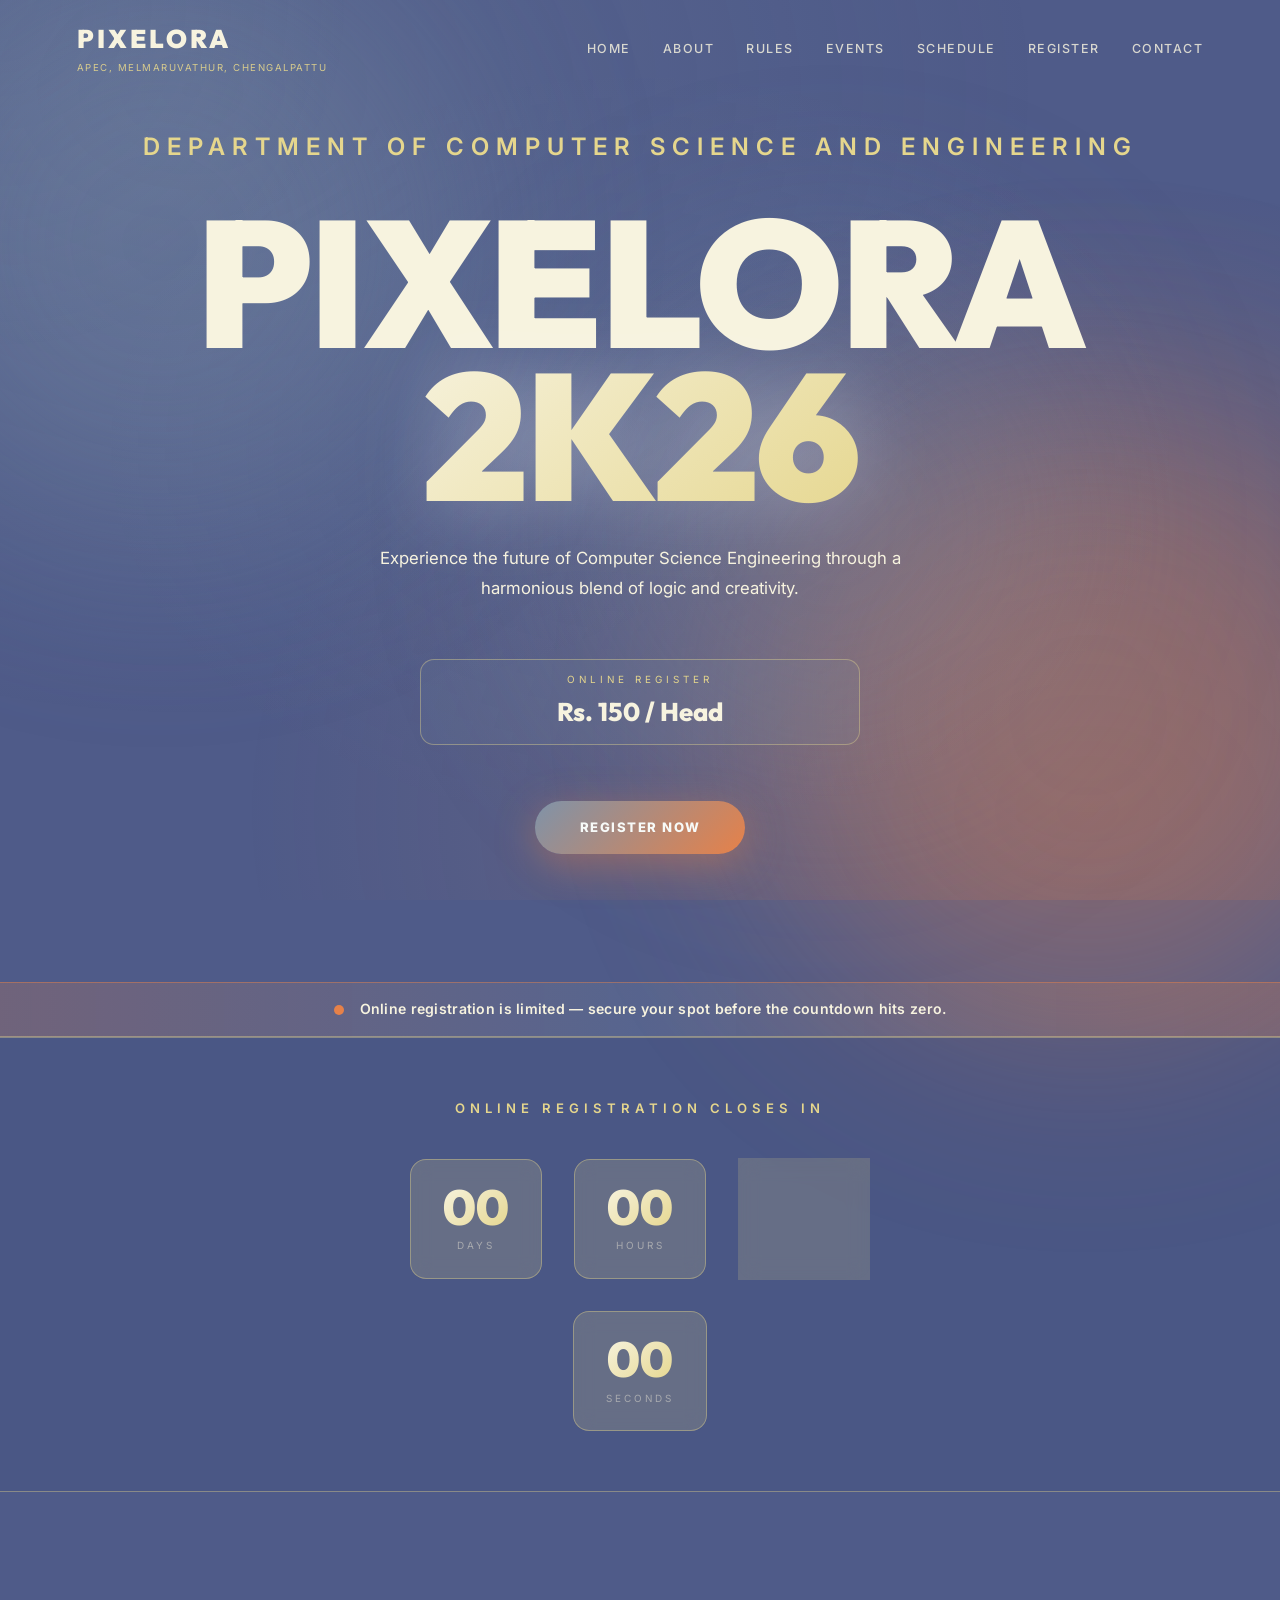
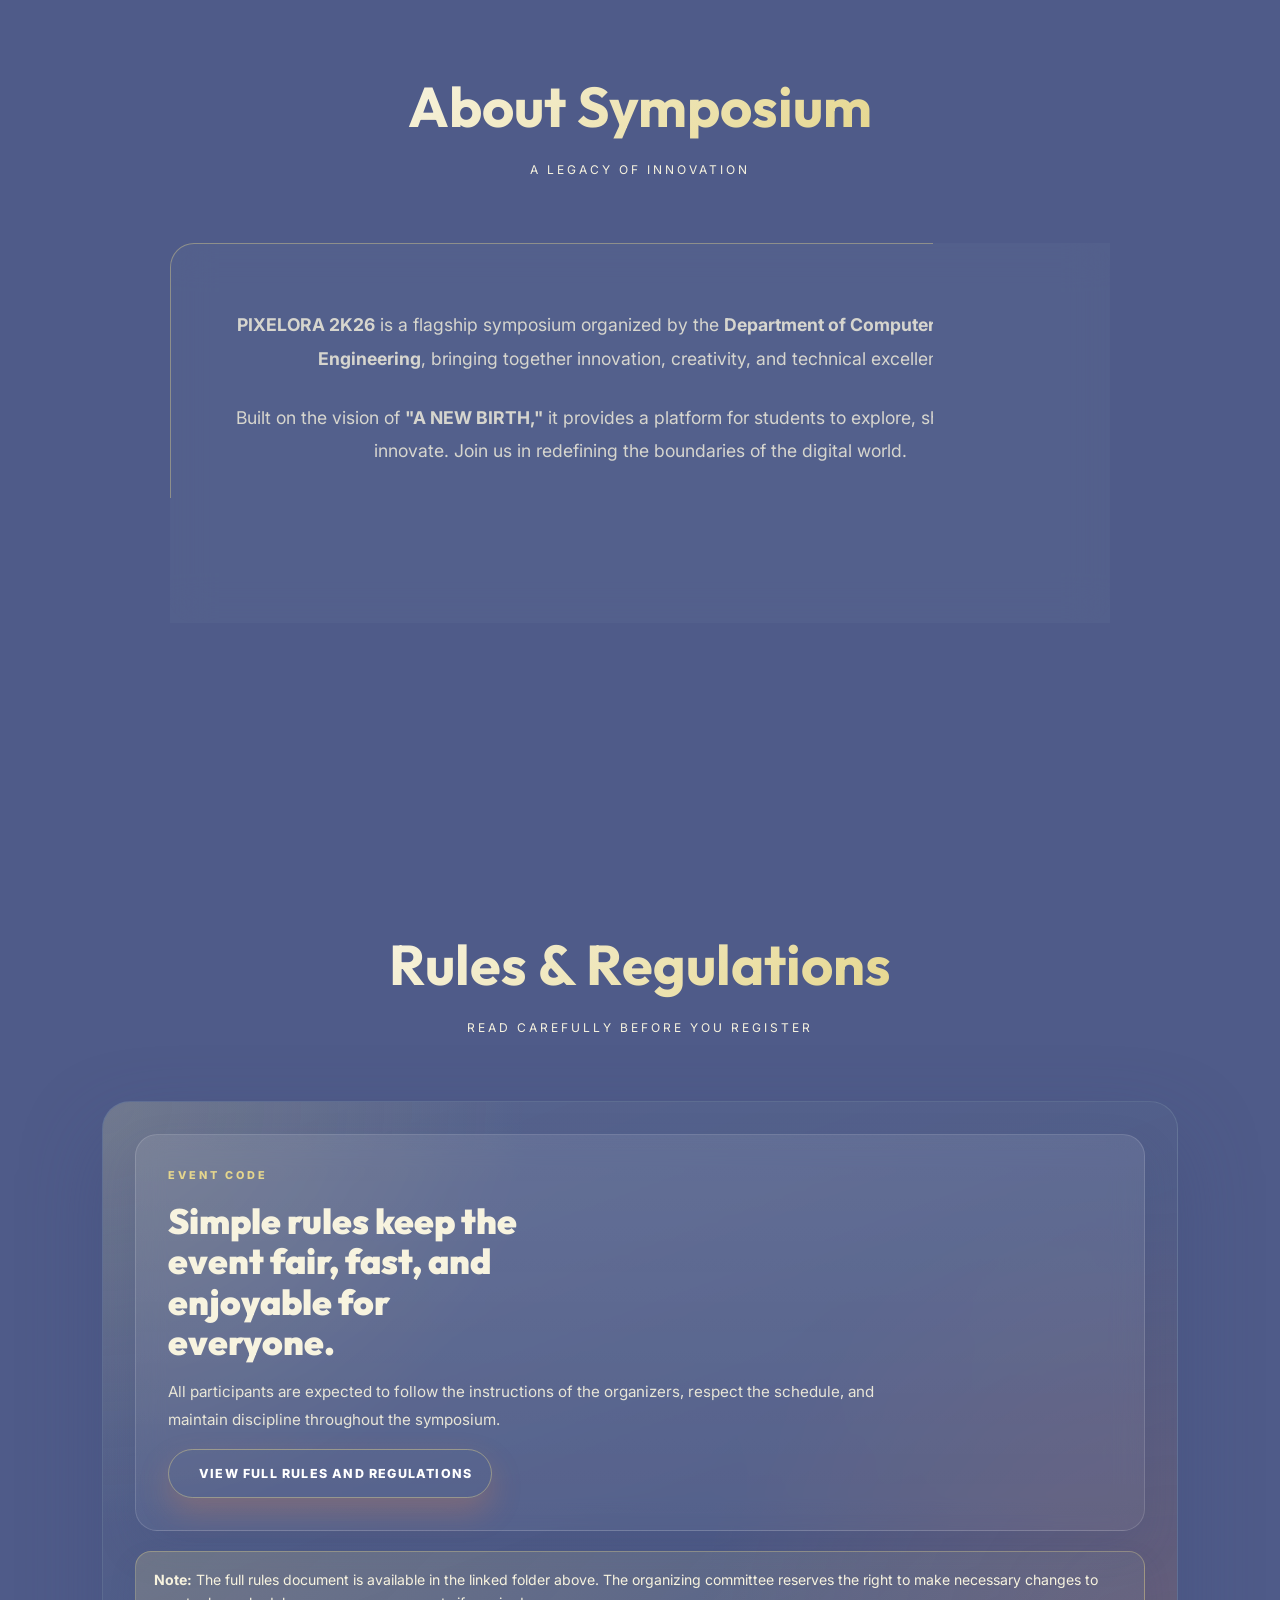
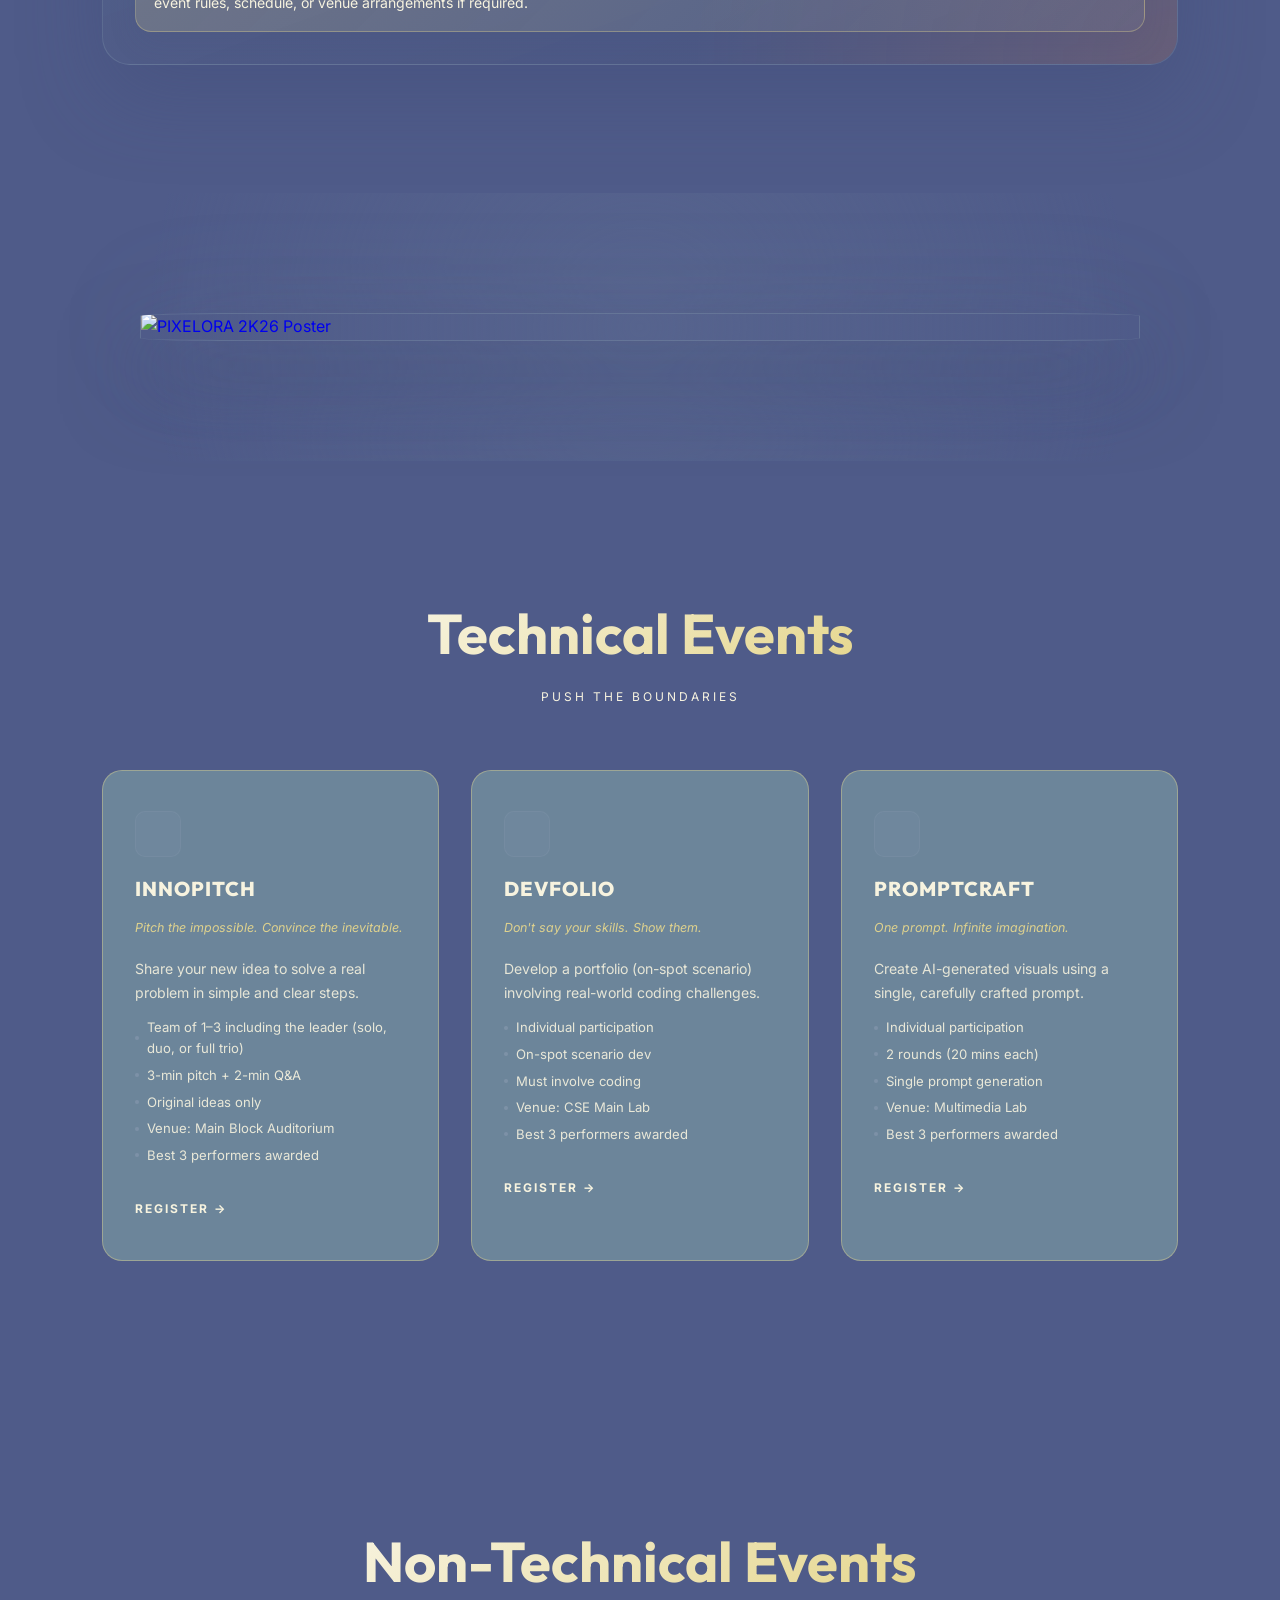
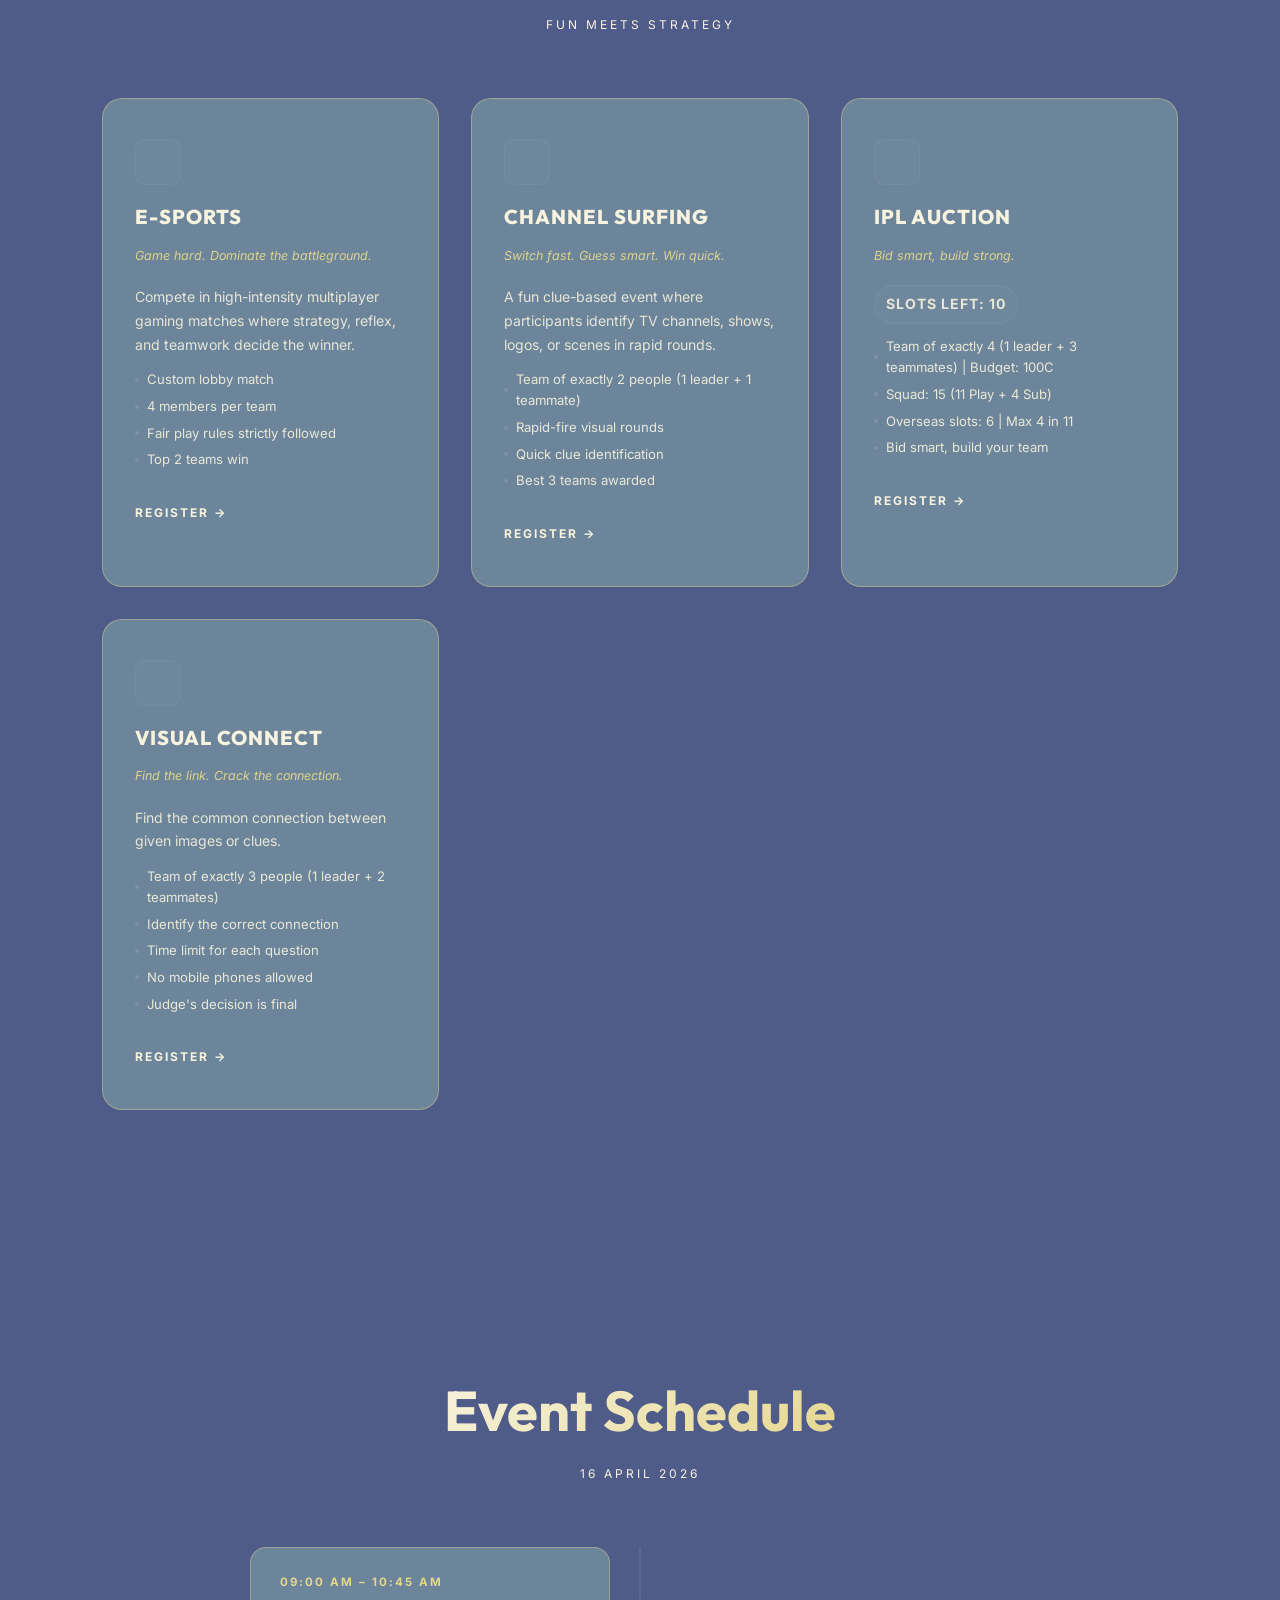
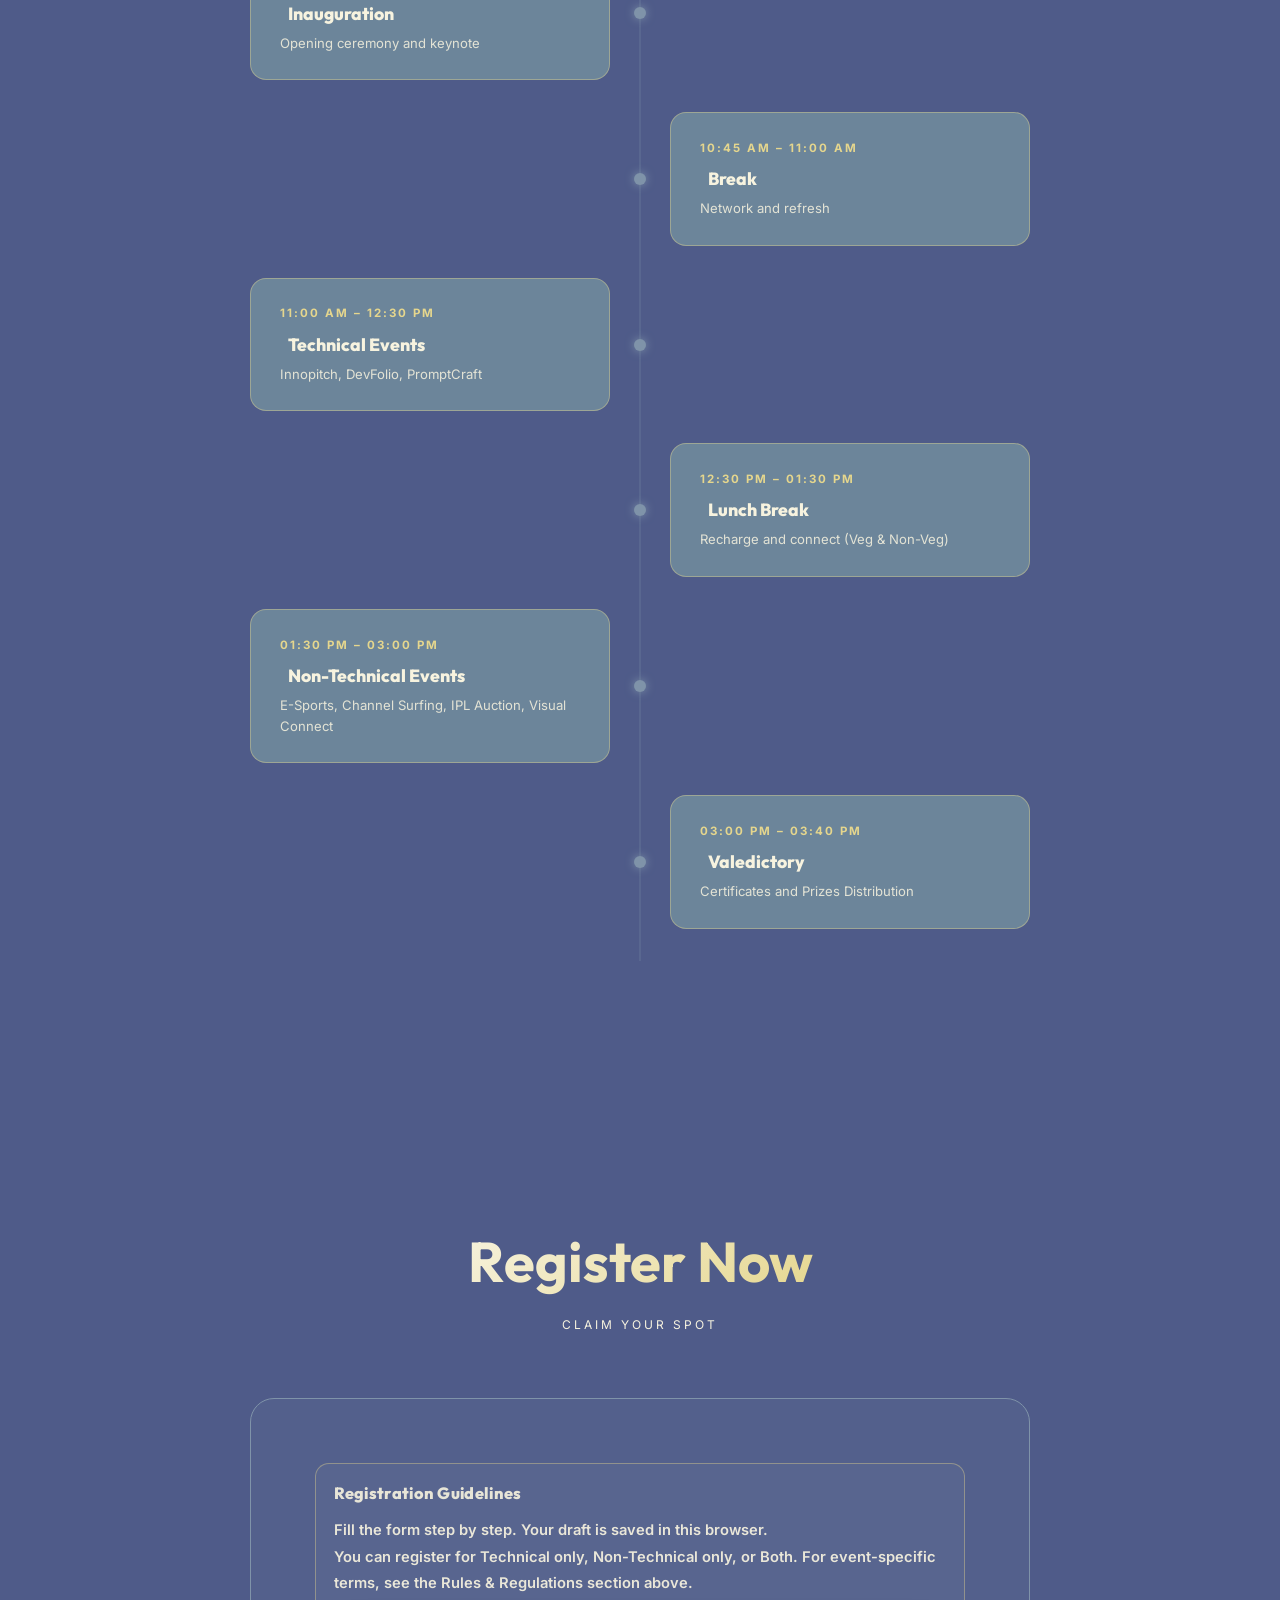
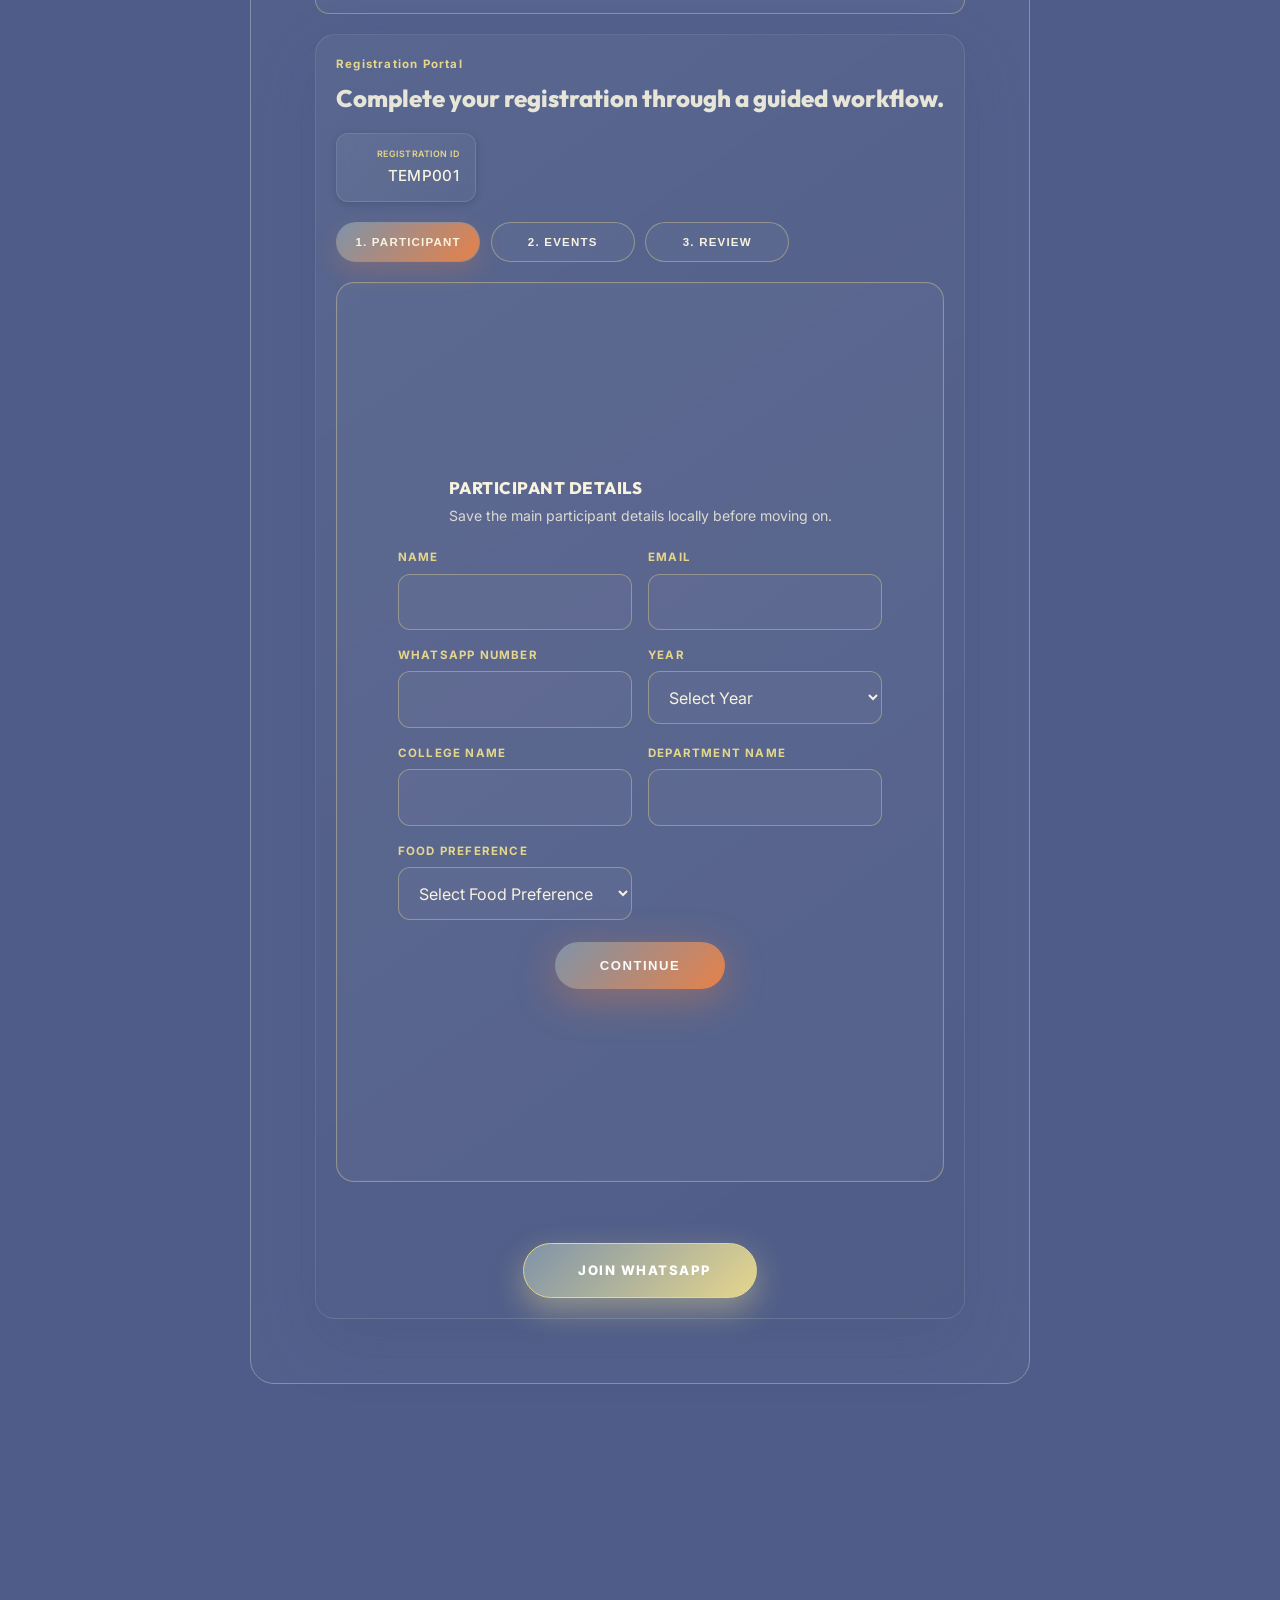
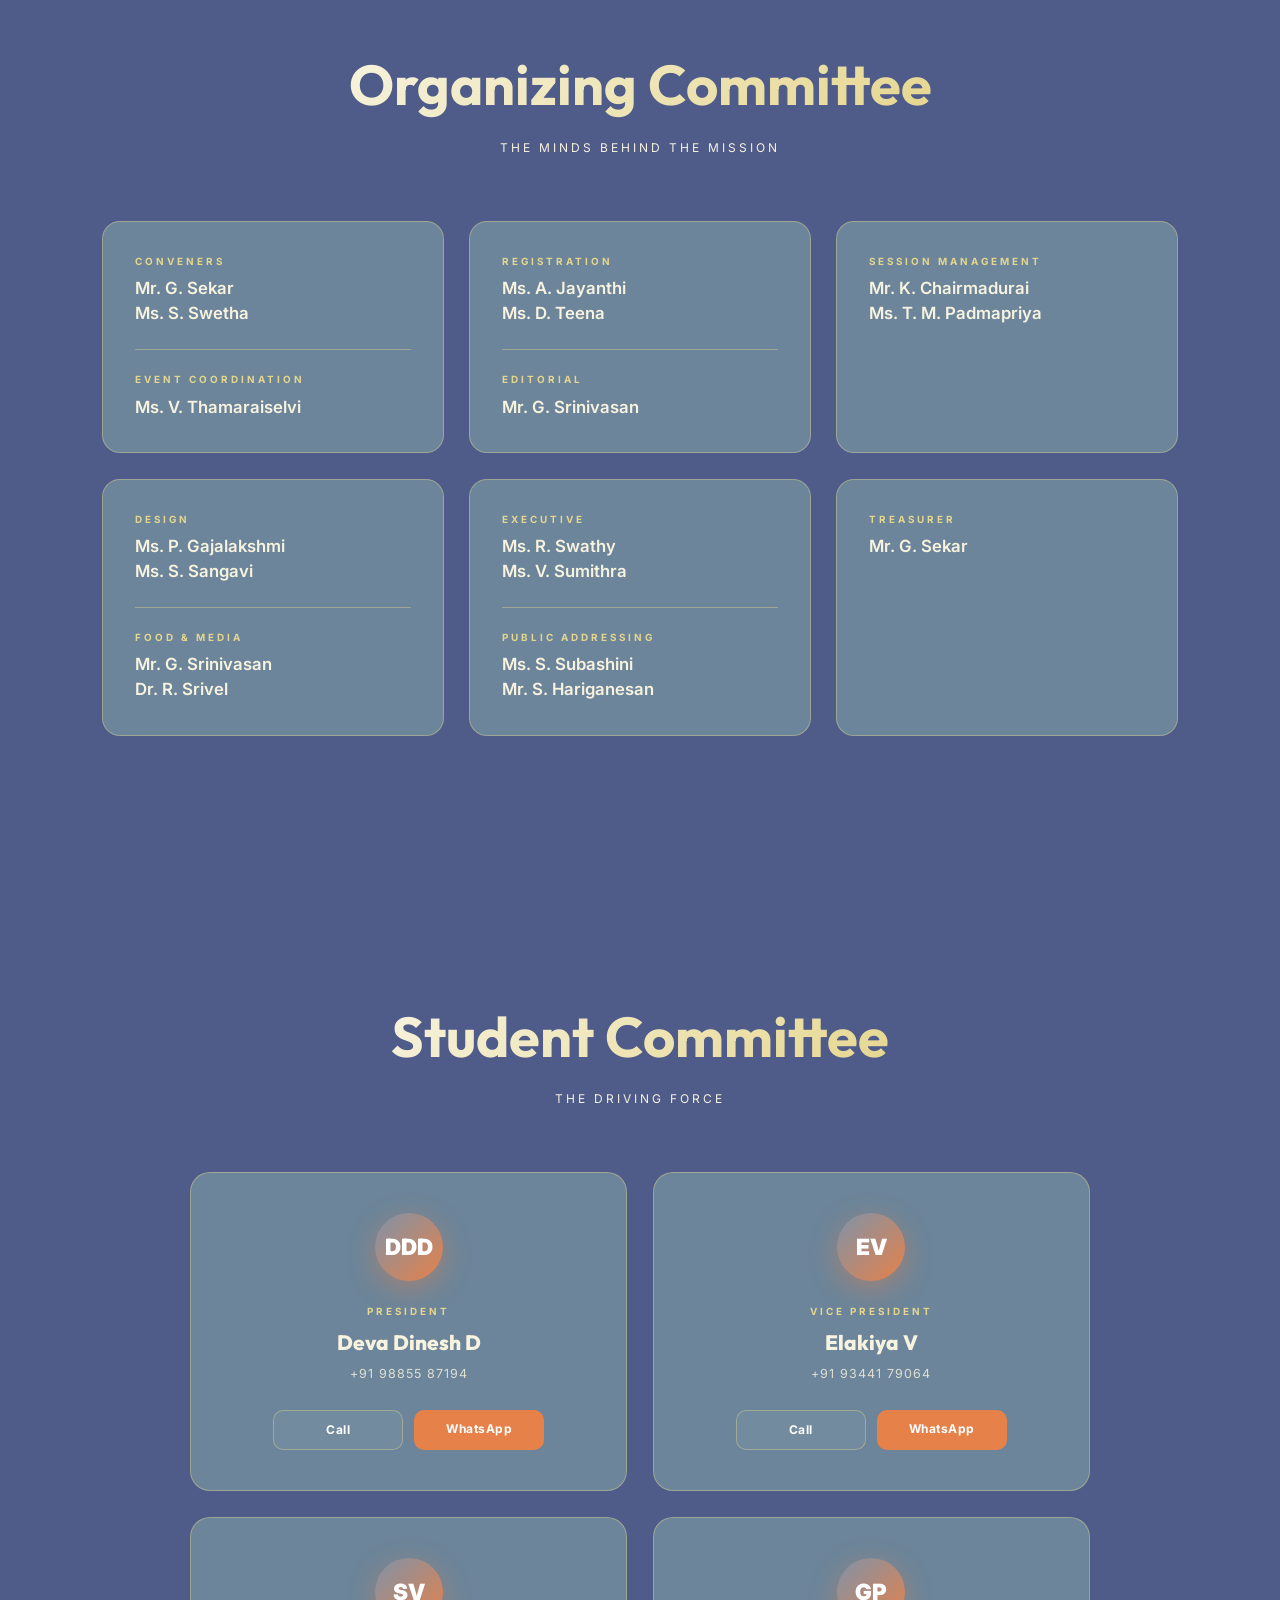
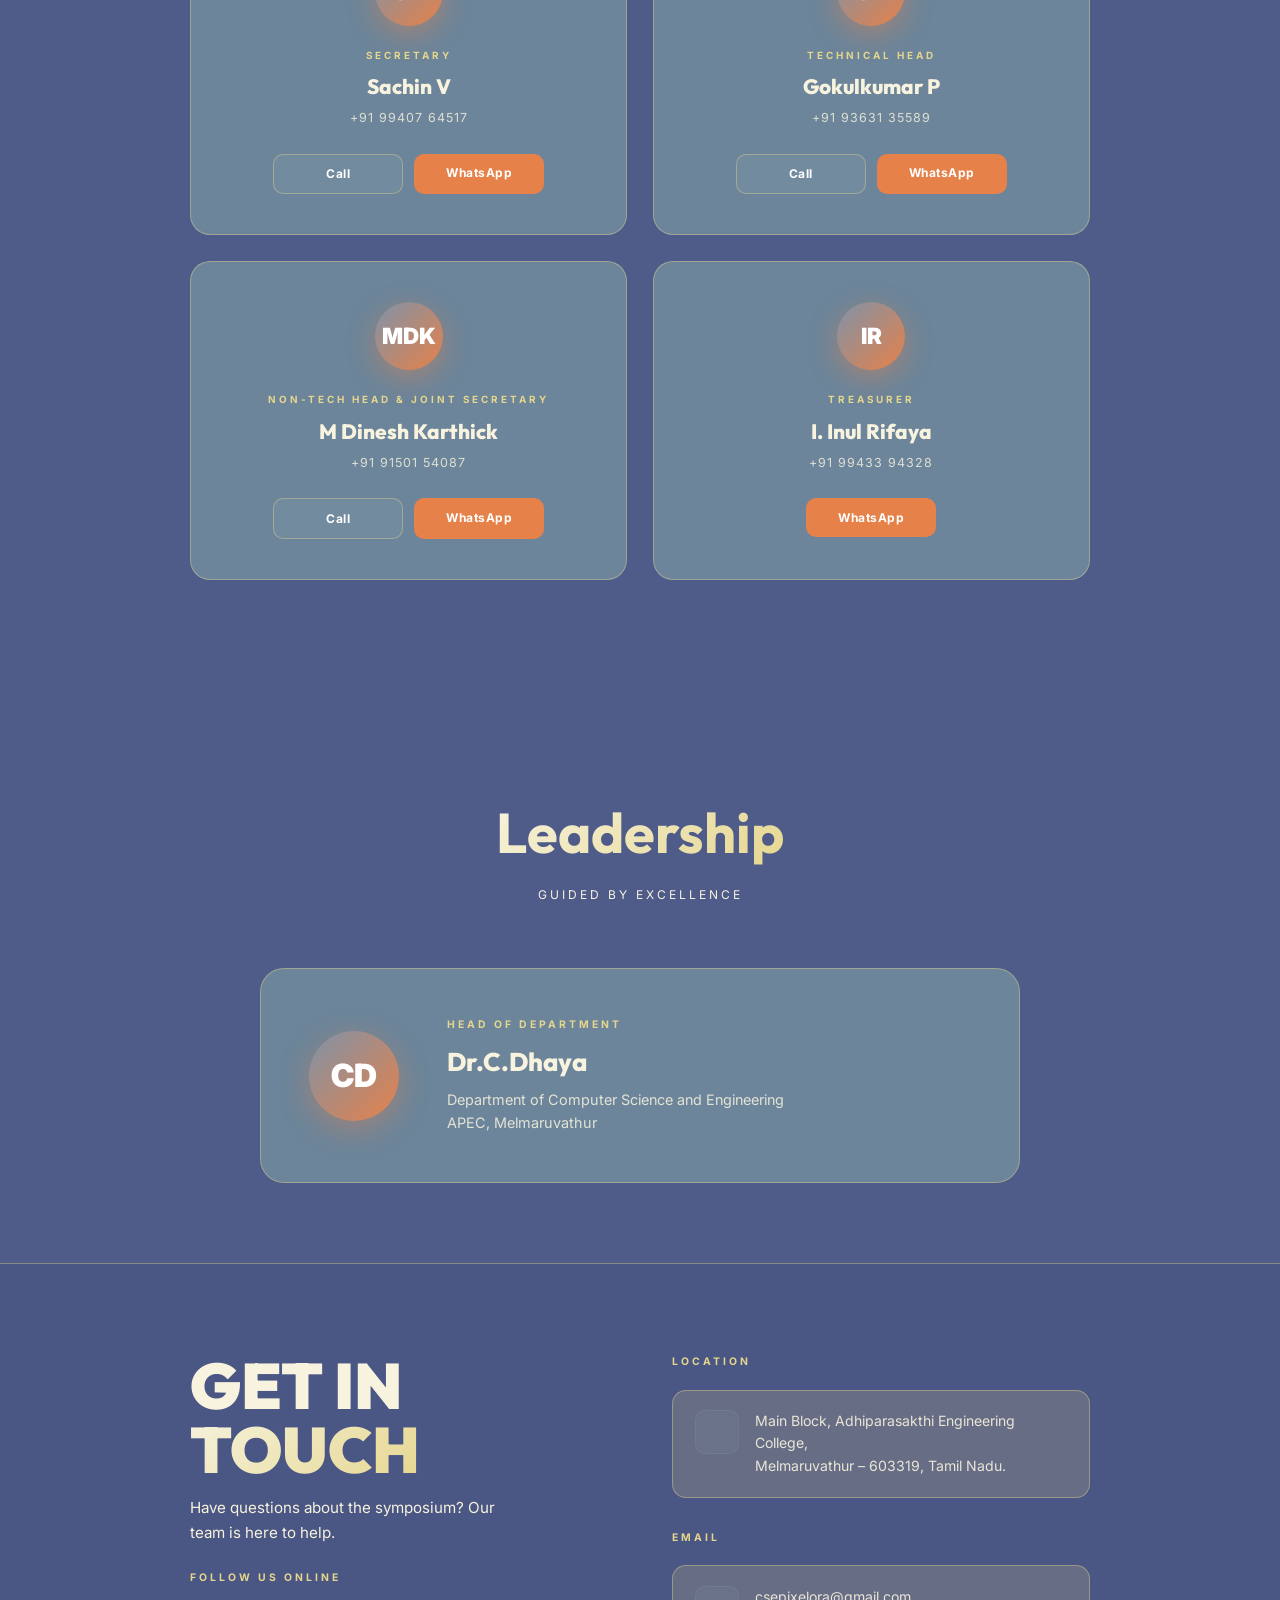
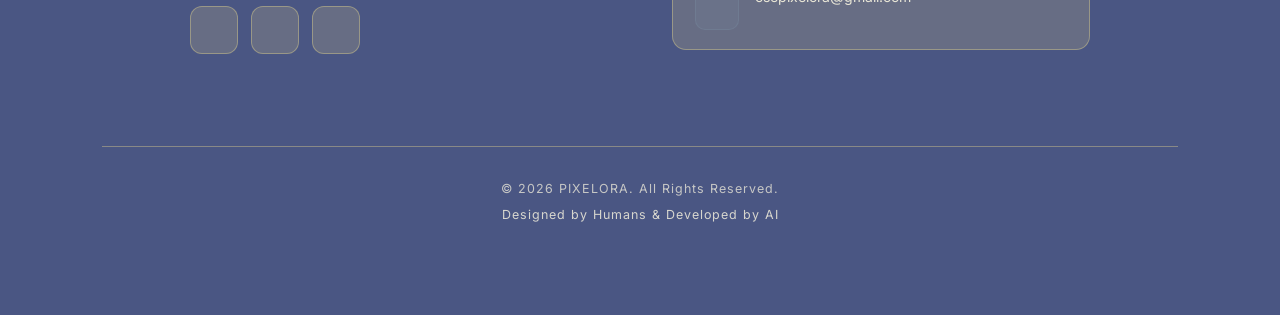
==== commit a4d31e9a: "final" ====
--- a/frontend/index.html
+++ b/frontend/index.html
@@ -20,6 +20,7 @@
   <div class="brand"><h2>PIXELORA</h2><div class="loc">APEC, Melmaruvathur, Chengalpattu</div></div>
   <ul>
     <li><a href="#hero">Home</a></li><li><a href="#about">About</a></li>
+    <li><a href="#rules">Rules</a></li>
     <li><a href="#tech">Events</a></li><li><a href="#schedule">Schedule</a></li>
     <li><a href="#register">Register</a></li><li><a href="#contact">Contact</a></li>
   </ul>
@@ -27,6 +28,7 @@
 </nav>
 <div class="mmenu" id="mm">
   <a href="#hero" onclick="toggleMenu()">Home</a><a href="#about" onclick="toggleMenu()">About</a>
+  <a href="#rules" onclick="toggleMenu()">Rules</a>
   <a href="#tech" onclick="toggleMenu()">Tech Events</a><a href="#nontech" onclick="toggleMenu()">Non-Tech</a>
   <a href="#schedule" onclick="toggleMenu()">Schedule</a><a href="#register" onclick="toggleMenu()">Register</a>
   <a href="#contact" onclick="toggleMenu()">Contact</a>
@@ -45,6 +47,11 @@
   </div>
   <a href="#register" class="btn bm rv">Register Now</a>
 </section>
+
+<div class="fomo-strip rv" id="fomo-strip" role="status" aria-live="polite">
+  <span class="fomo-pulse" aria-hidden="true"></span>
+  <p class="fomo-text" id="fomo-text">Online registration is limited — secure your spot before the countdown hits zero.</p>
+</div>
 
 <!-- COUNTDOWN -->
 <div class="cds">
@@ -82,6 +89,26 @@
   </div>
 </section>
 
+<!-- RULES -->
+<section id="rules">
+  <h2 class="stitle rv">Rules & Regulations</h2>
+  <p class="ssub rv">Read carefully before you register</p>
+  <div class="rules-shell rv">
+    <div class="rules-intro">
+      <span class="rules-kicker">Event Code</span>
+      <h3>Simple rules keep the event fair, fast, and enjoyable for everyone.</h3>
+      <p>All participants are expected to follow the instructions of the organizers, respect the schedule, and maintain discipline throughout the symposium.</p>
+      <a class="rules-cta" href="https://drive.google.com/drive/folders/1oVpwUlHCt6BWT1zkbf7cSvAiD0pA4fZW?usp=drive_link" target="_blank" rel="noopener noreferrer">
+        <i class="ph ph-arrow-square-out"></i>
+        View full rules and regulations
+      </a>
+    </div>
+    <div class="rules-note rv">
+      <strong>Note:</strong> The full rules document is available in the linked folder above. The organizing committee reserves the right to make necessary changes to event rules, schedule, or venue arrangements if required.
+    </div>
+  </div>
+</section>
+
 <!-- POSTER SECTION -->
 <section id="poster" style="padding:clamp(60px,10vw,120px) 5%; min-height:auto; background:radial-gradient(circle at 50% 50%, rgba(var(--accent-rgb),0.16) 0%, var(--bg) 75%)">
   <div class="rv poster-container" style="width:100%; max-width:1000px; margin:0 auto">
@@ -104,9 +131,9 @@
       <i class="ev-wm ph ph-lightbulb"></i>
       <h3>Innopitch</h3>
       <span class="ev-tag">Pitch the impossible. Convince the inevitable.</span>
-      <p>Present innovative ideas solving real-world problems and compete for the best pitch.</p>
+      <p>Share your new idea to solve a real problem in simple and clear steps.</p>
       <ul class="ev-rules">
-        <li>Individual / Team (Max 3)</li>
+        <li>Team of 1–3 including the leader (solo, duo, or full trio)</li>
         <li>3-min pitch + 2-min Q&A</li>
         <li>Original ideas only</li>
         <li>Venue: Main Block Auditorium</li>
@@ -174,7 +201,7 @@
       <span class="ev-tag">Switch fast. Guess smart. Win quick.</span>
       <p>A fun clue-based event where participants identify TV channels, shows, logos, or scenes in rapid rounds.</p>
       <ul class="ev-rules">
-        <li>Solo / Team (2–3 members)</li>
+        <li>Team of exactly 2 people (1 leader + 1 teammate)</li>
         <li>Rapid-fire visual rounds</li>
         <li>Quick clue identification</li>
         <li>Best 3 teams awarded</li>
@@ -188,7 +215,7 @@
       <span class="ev-tag">Bid smart, build strong.</span>
       <p class="slot-pill" id="ipl-slot-card">Slots Left: 10</p>
       <ul class="ev-rules">
-        <li>Team (3–4) | Budget: 100C</li>
+        <li>Team of exactly 4 (1 leader + 3 teammates) | Budget: 100C</li>
         <li>Squad: 15 (11 Play + 4 Sub)</li>
         <li>Overseas slots: 6 | Max 4 in 11</li>
         <li>Bid smart, build your team</li>
@@ -202,11 +229,11 @@
       <span class="ev-tag">Find the link. Crack the connection.</span>
       <p>Find the common connection between given images or clues.</p>
       <ul class="ev-rules">
+        <li>Team of exactly 3 people (1 leader + 2 teammates)</li>
         <li>Identify the correct connection</li>
         <li>Time limit for each question</li>
         <li>No mobile phones allowed</li>
         <li>Judge's decision is final</li>
-        <li>Solo / Team (2 members)</li>
       </ul>
       <a href="#register" class="ev-link">Register →</a>
     </div>
@@ -231,82 +258,211 @@
 <section id="register">
   <h2 class="stitle rv">Register Now</h2>
   <p class="ssub rv">Claim Your Spot</p>
-  <div class="rcard rv" id="rcard">
-    <div style="text-align:left; margin-bottom:2rem; padding:1rem 1.1rem; border:1px solid var(--border); border-radius:14px; background:rgba(255,255,255,0.03)">
-      <h3 style="margin:0 0 .8rem; font-size:1rem; font-weight:800; letter-spacing:1px; text-transform:uppercase; color:var(--g1)">Rules</h3>
-      <p style="margin:0; font-size:.92rem; font-weight:600; line-height:1.8; opacity:.92">*One Person Can Register Only For One Technical<br>*One Person Can Register Only For One Non-Technical<br>*All participants must report on time.<br>*On-Spot Register Rs-200 Per Head</p>
-    </div>
-    <h3>Secure your spot at PIXELORA 2K26. Slots are filling fast.</h3>
-    <form id="reg-form" class="reg-form" novalidate>
-      <div class="reg-grid">
-        <label class="reg-field">
-          <span>Name</span>
-          <input type="text" name="name" autocomplete="name" required>
-        </label>
-        <label class="reg-field">
-          <span>Email</span>
-          <input type="email" name="email" autocomplete="email" required>
-        </label>
-        <label class="reg-field">
-          <span>Whatsapp Number</span>
-          <input type="tel" name="whatsapp" autocomplete="tel" required>
-        </label>
-        <label class="reg-field">
-          <span>Year</span>
-          <select name="year" required>
-            <option value="">Select Year</option>
-            <option value="I-Year">I-Year</option>
-            <option value="II-Year">II-Year</option>
-            <option value="III-Year">III-Year</option>
-            <option value="IV-Year">IV-Year</option>
-          </select>
-        </label>
-        <label class="reg-field">
-          <span>College Name</span>
-          <input type="text" name="collegeName" required>
-        </label>
-        <label class="reg-field">
-          <span>Department Name</span>
-          <input type="text" name="departmentName" required>
-        </label>
-      </div>
-      <div class="reg-field">
-        <span>Technical Events</span>
-        <div class="reg-checklist">
-          <label class="reg-option"><input type="radio" name="technicalEvents" value="Innopitch" required onchange="window.refreshTeamDetails && window.refreshTeamDetails()"><span>Innopitch</span></label>
-          <label class="reg-option"><input type="radio" name="technicalEvents" value="Devfolio" onchange="window.refreshTeamDetails && window.refreshTeamDetails()"><span>Devfolio</span></label>
-          <label class="reg-option"><input type="radio" name="technicalEvents" value="Promptcraft" onchange="window.refreshTeamDetails && window.refreshTeamDetails()"><span>Promptcraft</span></label>
+  <div class="rcard rv reg-workflow" id="rcard">
+    <div class="reg-rules">
+      <h3>Registration Guidelines</h3>
+      <p>Fill the form step by step. Your draft is saved in this browser.<br>You can register for Technical only, Non-Technical only, or Both. For event-specific terms, see the Rules & Regulations section above.</p>
+    </div>
+    <div class="reg-shell">
+      <div class="reg-shell-head">
+        <div>
+          <span class="reg-kicker">Registration Portal</span>
+          <h3>Complete your registration through a guided workflow.</h3>
         </div>
-        <div id="technical-team-details" class="team-details empty" aria-live="polite"></div>
-      </div>
-      <div class="reg-field">
-        <span>Non-Technical Events</span>
-        <div class="reg-checklist">
-          <label class="reg-option"><input type="radio" name="nonTechnicalEvents" value="E-Sports (Free fire)" required onchange="window.refreshTeamDetails && window.refreshTeamDetails()"><span>E-Sports (Free fire)</span></label>
-          <label class="reg-option" id="ipl-form-option"><input type="radio" name="nonTechnicalEvents" value="IPL Auction" onchange="window.refreshTeamDetails && window.refreshTeamDetails()"><span>IPL Auction</span><em class="slot-inline" id="ipl-slot-form">(10 slots left)</em></label>
-          <label class="reg-option"><input type="radio" name="nonTechnicalEvents" value="Visual Connect" onchange="window.refreshTeamDetails && window.refreshTeamDetails()"><span>Visual Connect</span></label>
-          <label class="reg-option"><input type="radio" name="nonTechnicalEvents" value="Channel Surfing" onchange="window.refreshTeamDetails && window.refreshTeamDetails()"><span>Channel Surfing</span></label>
+        <div class="reg-session-chip">
+          <span>Registration ID</span>
+          <strong id="session-main-id">TEMP001</strong>
         </div>
-        <div id="nontechnical-team-details" class="team-details empty" aria-live="polite"></div>
-      </div>
-      <p class="reg-field" style="font-size:0.88rem;opacity:0.85;margin:0 0 0.5rem">Food preference is collected for each technical and non-technical participant (team leader and each member).</p>
-      <div class="reg-field" style="background:rgba(255,255,255,0.03); border:1px solid var(--border); border-radius:12px; padding:1rem">
-        <span style="display:block; margin-bottom:0.5rem; font-weight:700">Payment Details</span>
-        <p style="margin:0.3rem 0; opacity:0.92">Payment per head - Rs.150</p>
-        <p style="margin:0.3rem 0 0.8rem; opacity:0.92">UPI ID - sachinvelu6925@okaxis</p>
-        <img src="Payment_QR.jpeg" alt="Payment QR" style="width:220px; max-width:100%; height:auto; border-radius:10px; border:1px solid var(--border); display:block">
-      </div>
-      <label class="reg-field">
-        <span>Upload Payment Screenshot</span>
-        <input type="file" name="paymentScreenshot" accept="image/*" required>
-      </label>
-      <button type="submit" class="btn bm" id="reg-submit">Submit Registration</button>
-      <p id="reg-status" class="reg-status" aria-live="polite"></p>
-    </form>
-    <div style="display:flex; flex-direction:column; align-items:center; gap:1.2rem; margin-top:1.5rem">
-      <a href="https://chat.whatsapp.com/Hbq74sCWK0W3TTt8L43u6s?mode=gi_t" target="_blank" rel="noopener noreferrer" class="btn bo" style="border-color:var(--warm); color:#ffffff; background:linear-gradient(135deg,var(--g1),var(--warm)); box-shadow:0 12px 32px rgba(var(--warm-rgb),0.45); display:flex; align-items:center; gap:0.6rem">
-        <i class="ph ph-whatsapp-logo" style="font-size:1.2rem"></i> JOIN WHATSAPP
-      </a>
+      </div>
+      <div class="reg-progress" id="reg-progress">
+        <button type="button" class="active" data-step-nav="1">1. Participant</button>
+        <button type="button" data-step-nav="2">2. Events</button>
+        <button type="button" data-step-nav="3">3. Members</button>
+        <button type="button" data-step-nav="4">4. Review</button>
+      </div>
+      <form id="reg-form" class="reg-form" novalidate>
+        <section class="reg-step" data-step="1">
+          <div class="reg-step-head">
+            <h4>Participant details</h4>
+            <p>Save the main participant details locally before moving on.</p>
+          </div>
+          <div class="reg-grid">
+            <label class="reg-field">
+              <span>Name</span>
+              <input type="text" name="name" autocomplete="name" required>
+            </label>
+            <label class="reg-field">
+              <span>Email</span>
+              <input type="email" name="email" autocomplete="email" required>
+            </label>
+            <label class="reg-field">
+              <span>Whatsapp Number</span>
+              <input type="tel" name="whatsapp" autocomplete="tel" required>
+            </label>
+            <label class="reg-field">
+              <span>Year</span>
+              <select name="year" required>
+                <option value="">Select Year</option>
+                <option value="I-Year">I-Year</option>
+                <option value="II-Year">II-Year</option>
+                <option value="III-Year">III-Year</option>
+                <option value="IV-Year">IV-Year</option>
+              </select>
+            </label>
+            <label class="reg-field">
+              <span>College Name</span>
+              <input type="text" name="collegeName" required>
+            </label>
+            <label class="reg-field">
+              <span>Department Name</span>
+              <input type="text" name="departmentName" required>
+            </label>
+            <label class="reg-field">
+              <span>Food Preference</span>
+              <select name="food" required>
+                <option value="">Select Food Preference</option>
+                <option value="Veg">Vegetarian</option>
+                <option value="Non-Veg">Non-Vegetarian</option>
+              </select>
+            </label>
+          </div>
+          <div class="reg-nav-actions">
+            <button type="button" class="btn bm" id="reg-step1-continue">Continue</button>
+          </div>
+        </section>
+
+        <section class="reg-step hidden" data-step="2">
+          <div class="reg-step-head">
+            <h4>Event selection</h4>
+            <p>Choose your registration type and then select event(s).</p>
+          </div>
+          <div class="reg-field">
+            <span>Registration Type</span>
+            <div class="reg-checklist" id="registration-track-options">
+              <label class="reg-option"><input type="radio" name="registrationTrack" value="both" checked><span>Both (Technical + Non-Technical)</span></label>
+              <label class="reg-option"><input type="radio" name="registrationTrack" value="technical"><span>Technical Only</span></label>
+              <label class="reg-option"><input type="radio" name="registrationTrack" value="nontechnical"><span>Non-Technical Only</span></label>
+            </div>
+          </div>
+          <div class="reg-columns">
+            <div class="reg-field" id="technical-events-group">
+              <span>Technical Events</span>
+              <div class="reg-checklist">
+                <label class="reg-option"><input type="radio" name="technicalEvents" value="Innopitch"><span>Innopitch</span></label>
+                <label class="reg-option"><input type="radio" name="technicalEvents" value="Devfolio"><span>Devfolio</span></label>
+                <label class="reg-option"><input type="radio" name="technicalEvents" value="Promptcraft"><span>Promptcraft</span></label>
+              </div>
+            </div>
+            <div class="reg-field" id="nontechnical-events-group">
+              <span>Non-Technical Events</span>
+              <div class="reg-checklist">
+                <label class="reg-option"><input type="radio" name="nonTechnicalEvents" value="E-Sports (Free fire)"><span>E-Sports (Free fire)</span></label>
+                <label class="reg-option" id="ipl-form-option"><input type="radio" name="nonTechnicalEvents" value="IPL Auction"><span>IPL Auction</span><em class="slot-inline" id="ipl-slot-form">(10 slots left)</em></label>
+                <label class="reg-option"><input type="radio" name="nonTechnicalEvents" value="Visual Content"><span>Visual Connect</span></label>
+                <label class="reg-option"><input type="radio" name="nonTechnicalEvents" value="Channel Surfing"><span>Channel Surfing</span></label>
+              </div>
+            </div>
+          </div>
+          <div class="selection-summary" id="event-summary" aria-live="polite"></div>
+          <div class="reg-nav-actions">
+            <button type="button" class="btn bo" id="reg-step2-back">Back</button>
+            <button type="button" class="btn bm" id="reg-step2-continue">Continue</button>
+          </div>
+        </section>
+
+        <section class="reg-step hidden" data-step="3">
+          <div class="reg-step-head">
+            <h4>Team members</h4>
+            <p>Add teammates locally. Their temporary IDs, contact details, and event flags remain in session storage until final submission.</p>
+          </div>
+          <div class="member-builder">
+            <div class="member-builder-head">
+              <div>
+                <span class="reg-kicker">Team pool</span>
+                <h4>Added members</h4>
+              </div>
+              <button type="button" class="btn bo member-add-btn" id="member-add-btn">Add Member</button>
+            </div>
+            <div class="team-note" id="team-note"></div>
+            <div id="member-list" class="member-list"></div>
+            <div class="member-editor hidden" id="member-editor">
+              <div class="member-editor-head">
+                <h5 id="member-editor-title">Add Member</h5>
+                <p id="member-editor-hint">Fill in the teammate details and assign the allowed event categories.</p>
+              </div>
+              <div class="reg-grid">
+                <label class="reg-field">
+                  <span>Member Name</span>
+                  <input type="text" id="member-name" autocomplete="name">
+                </label>
+                <label class="reg-field">
+                  <span>Member Email</span>
+                  <input type="email" id="member-email" autocomplete="email">
+                </label>
+                <label class="reg-field">
+                  <span>Member Phone</span>
+                  <input type="tel" id="member-phone" autocomplete="tel">
+                </label>
+                <label class="reg-field">
+                  <span>Member ID</span>
+                  <input type="text" id="member-id" readonly>
+                </label>
+                <label class="reg-field">
+                  <span>Food Preference</span>
+                  <select id="member-food">
+                    <option value="">Select Food Preference</option>
+                    <option value="Veg">Vegetarian</option>
+                    <option value="Non-Veg">Non-Vegetarian</option>
+                  </select>
+                </label>
+              </div>
+              <div id="member-event-fields" class="member-event-fields"></div>
+              <div class="reg-nav-actions">
+                <button type="button" class="btn bo" id="member-cancel-btn">Cancel</button>
+                <button type="button" class="btn bm" id="member-save-btn">Save Member</button>
+              </div>
+            </div>
+          </div>
+          <div class="reg-nav-actions">
+            <button type="button" class="btn bo" id="reg-step3-back">Back</button>
+            <button type="button" class="btn bm" id="reg-step3-continue">Continue</button>
+          </div>
+        </section>
+
+        <section class="reg-step hidden" data-step="4">
+          <div class="reg-step-head">
+            <h4>Review and submit</h4>
+            <p>Confirm the local session summary, upload the payment screenshot, and submit everything in one request.</p>
+          </div>
+          <div id="final-review" class="final-review"></div>
+          <div class="reg-field" style="background:rgba(255,255,255,0.03); border:1px solid var(--border); border-radius:12px; padding:1rem">
+            <span style="display:block; margin-bottom:0.5rem; font-weight:700">Payment Details</span>
+            <p style="margin:0.3rem 0; opacity:0.92">Payment per head - Rs.150</p>
+            <p id="payment-total" style="margin:0.3rem 0; opacity:0.92; font-weight:700">Total amount - Rs.150</p>
+            <div class="reg-upi-block">
+              <span class="reg-upi-label">UPI number</span>
+              <p id="upi-id-text" class="reg-upi-number" aria-label="UPI number for payment">26666671</p>
+              <p class="reg-upi-hint">Scan the QR or pay manually to this UPI number in your app.</p>
+            </div>
+            <img id="payment-qr" src="Payment_QR.jpeg" alt="Payment QR" style="width:220px; max-width:100%; height:auto; border-radius:10px; border:1px solid var(--border); display:block">
+          </div>
+          <label class="reg-field">
+            <span>Upload Payment Screenshot</span>
+            <input type="file" name="paymentScreenshot" accept="image/*" required>
+          </label>
+          <div class="reg-nav-actions">
+            <button type="button" class="btn bo" id="reg-step4-back">Back</button>
+            <button type="submit" class="btn bm" id="reg-submit">Submit Registration</button>
+          </div>
+        </section>
+
+        <p id="reg-status" class="reg-status" aria-live="polite"></p>
+      </form>
+      <div class="reg-footer-actions">
+        <a href="https://chat.whatsapp.com/Hbq74sCWK0W3TTt8L43u6s?mode=gi_t" target="_blank" rel="noopener noreferrer" class="btn bo reg-join-btn">
+          <i class="ph ph-whatsapp-logo"></i> JOIN WHATSAPP
+        </a>
+      </div>
     </div>
   </div>
 </section>
@@ -330,11 +486,12 @@
   <h2 class="stitle rv">Student Committee</h2>
   <p class="ssub rv">The Driving Force</p>
   <div class="tm-grid">
-    <div class="tm-card rv d1"><div class="tm-av">EV</div><p class="tm-role">Vice President</p><h3 class="tm-name">Elakiya V</h3><p class="tm-ph">+91 93441 79064</p><div class="tm-act"><a href="tel:9344179064" class="ac">Call</a><a href="https://wa.me/919344179064" target="_blank" rel="noopener noreferrer" class="aw">WhatsApp</a></div></div>
-    <div class="tm-card rv d2"><div class="tm-av">SV</div><p class="tm-role">Secretary</p><h3 class="tm-name">Sachin V</h3><p class="tm-ph">+91 99407 64517</p><div class="tm-act"><a href="tel:9940764517" class="ac">Call</a><a href="https://wa.me/919940764517" target="_blank" rel="noopener noreferrer" class="aw">WhatsApp</a></div></div>
-    <div class="tm-card rv d1"><div class="tm-av">GP</div><p class="tm-role">Technical Head</p><h3 class="tm-name">Gokulkumar P</h3><p class="tm-ph">+91 93631 35589</p><div class="tm-act"><a href="tel:9363135589" class="ac">Call</a><a href="https://wa.me/919363135589" target="_blank" rel="noopener noreferrer" class="aw">WhatsApp</a></div></div>
-    <div class="tm-card rv d2"><div class="tm-av">MDK</div><p class="tm-role">Non-Tech Head &amp; Joint Secretary</p><h3 class="tm-name">M Dinesh Karthick</h3><p class="tm-ph">+91 91501 54087</p><div class="tm-act"><a href="tel:9150154087" class="ac">Call</a><a href="https://wa.me/919150154087" target="_blank" rel="noopener noreferrer" class="aw">WhatsApp</a></div></div>
-    <div class="tm-card rv d1"><div class="tm-av">IR</div><p class="tm-role">Treasurer</p><h3 class="tm-name" style="margin-bottom: 2rem;">I. Inul Rifaya</h3></div>
+    <div class="tm-card rv d1"><div class="tm-av">DDD</div><p class="tm-role">President</p><h3 class="tm-name">Deva Dinesh D</h3><p class="tm-ph">+91 98855 87194</p><div class="tm-act"><a href="tel:9885587194" class="ac">Call</a><a href="https://wa.me/919885587194" target="_blank" rel="noopener noreferrer" class="aw">WhatsApp</a></div></div>
+    <div class="tm-card rv d2"><div class="tm-av">EV</div><p class="tm-role">Vice President</p><h3 class="tm-name">Elakiya V</h3><p class="tm-ph">+91 93441 79064</p><div class="tm-act"><a href="tel:9344179064" class="ac">Call</a><a href="https://wa.me/919344179064" target="_blank" rel="noopener noreferrer" class="aw">WhatsApp</a></div></div>
+    <div class="tm-card rv d1"><div class="tm-av">SV</div><p class="tm-role">Secretary</p><h3 class="tm-name">Sachin V</h3><p class="tm-ph">+91 99407 64517</p><div class="tm-act"><a href="tel:9940764517" class="ac">Call</a><a href="https://wa.me/919940764517" target="_blank" rel="noopener noreferrer" class="aw">WhatsApp</a></div></div>
+    <div class="tm-card rv d2"><div class="tm-av">GP</div><p class="tm-role">Technical Head</p><h3 class="tm-name">Gokulkumar P</h3><p class="tm-ph">+91 93631 35589</p><div class="tm-act"><a href="tel:9363135589" class="ac">Call</a><a href="https://wa.me/919363135589" target="_blank" rel="noopener noreferrer" class="aw">WhatsApp</a></div></div>
+    <div class="tm-card rv d1"><div class="tm-av">MDK</div><p class="tm-role">Non-Tech Head &amp; Joint Secretary</p><h3 class="tm-name">M Dinesh Karthick</h3><p class="tm-ph">+91 91501 54087</p><div class="tm-act"><a href="tel:9150154087" class="ac">Call</a><a href="https://wa.me/919150154087" target="_blank" rel="noopener noreferrer" class="aw">WhatsApp</a></div></div>
+    <div class="tm-card rv d2"><div class="tm-av">IR</div><p class="tm-role">Treasurer</p><h3 class="tm-name">I. Inul Rifaya</h3><p class="tm-ph">+91 99433 94328</p><div class="tm-act"><a href="https://wa.me/919943394328" target="_blank" rel="noopener noreferrer" class="aw">WhatsApp</a></div></div>
   </div>
 </section>
 
@@ -360,7 +517,7 @@
       <p class="ft-sub rv">Have questions about the symposium? Our team is here to help.</p>
       <span class="ft-section-label rv">Follow Us Online</span>
       <div class="ft-soc rv">
-        <a href="https://www.instagram.com/namma_cse" target="_blank" rel="noopener noreferrer" title="Instagram"><i class="ph ph-instagram-logo"></i></a>
+        <a href="https://www.instagram.com/pixelora_2k26" target="_blank" rel="noopener noreferrer" title="Instagram"><i class="ph ph-instagram-logo"></i></a>
         <a href="https://youtube.com/@cse_pixelora" target="_blank" rel="noopener noreferrer" title="YouTube"><i class="ph ph-youtube-logo"></i></a>
         <a href="mailto:csepixelora@gmail.com" title="Email"><i class="ph ph-envelope-simple"></i></a>
       </div>
@@ -384,9 +541,59 @@
   </div>
   <div class="ft-bottom">
     <p>&copy; 2026 PIXELORA. All Rights Reserved.</p>
-    <p class="credit">Designed &amp; Developed by <span>SACHIN V & PRANAVKUMARAN BALAMURUGAN</span></p>
+    <p class="credit">Designed by Humans &amp; Developed by <span>AI</span></p>
   </div>
 </footer>
+
+<div id="admin-access-hotzone" class="admin-access-hotzone" aria-hidden="true"></div>
+<div id="admin-gate-dialog" class="admin-gate-dialog is-hidden" role="dialog" aria-modal="true" aria-labelledby="admin-gate-flow-title">
+  <div class="admin-gate-dialog__backdrop" id="admin-gate-backdrop"></div>
+  <div class="admin-gate-dialog__panel">
+    <div id="admin-gate-step-password" class="admin-gate-step">
+      <p id="admin-gate-flow-title" class="admin-gate-dialog__title">Restricted access</p>
+      <p class="admin-gate-dialog__hint">First-level password (site gate).</p>
+      <input type="password" id="admin-gate-pass" class="admin-gate-dialog__input" autocomplete="off" placeholder="Password" />
+      <div class="admin-gate-dialog__actions">
+        <button type="button" class="btn bm" id="admin-gate-submit">Continue</button>
+        <button type="button" class="btn bo" id="admin-gate-cancel">Cancel</button>
+      </div>
+      <p id="admin-gate-err" class="admin-gate-dialog__err is-hidden" role="alert"></p>
+    </div>
+    <div id="admin-gate-step-role" class="admin-gate-step is-hidden">
+      <p class="admin-gate-dialog__title" id="admin-gate-role-title">Select access</p>
+      <p class="admin-gate-dialog__hint">Choose how you want to continue.</p>
+      <div class="admin-gate-dialog__roles">
+        <button type="button" class="btn bm" id="admin-gate-role-full">Full Admin</button>
+        <button type="button" class="btn bm" id="admin-gate-role-coord">Event Coordinator</button>
+      </div>
+      <div class="admin-gate-dialog__actions">
+        <button type="button" class="btn bo" id="admin-gate-back-role">Back</button>
+      </div>
+    </div>
+    <div id="admin-gate-step-coord" class="admin-gate-step is-hidden">
+      <p class="admin-gate-dialog__title">Event coordinator</p>
+      <p class="admin-gate-dialog__hint">Enter the event name as registered. It will be matched against live data.</p>
+      <label class="admin-gate-dialog__field-label" for="admin-gate-coord-event">Enter Event Name</label>
+      <input type="text" id="admin-gate-coord-event" class="admin-gate-dialog__input" autocomplete="off" spellcheck="false" autocapitalize="characters" placeholder="EVENT NAME" />
+      <div class="admin-gate-dialog__actions">
+        <button type="button" class="btn bm" id="admin-gate-coord-continue">Open event view</button>
+        <button type="button" class="btn bo" id="admin-gate-back-coord">Back</button>
+      </div>
+      <p id="admin-gate-coord-err" class="admin-gate-dialog__err is-hidden" role="alert"></p>
+    </div>
+    <div id="admin-gate-step-fullsecret" class="admin-gate-step is-hidden">
+      <p class="admin-gate-dialog__title">Full admin</p>
+      <p class="admin-gate-dialog__hint">Second-level authentication: enter the admin portal secret (same value as <code>ADMIN_PORTAL_SECRET</code> on the server).</p>
+      <input type="password" id="admin-gate-admin-secret" class="admin-gate-dialog__input" autocomplete="off" placeholder="Admin secret" />
+      <div class="admin-gate-dialog__actions">
+        <button type="button" class="btn bm" id="admin-gate-full-continue">Continue</button>
+        <button type="button" class="btn bo" id="admin-gate-back-full">Back</button>
+        <button type="button" class="btn bo" id="admin-gate-cancel-full">Cancel</button>
+      </div>
+      <p id="admin-gate-admin-err" class="admin-gate-dialog__err is-hidden" role="alert"></p>
+    </div>
+  </div>
+</div>
 
 <!-- Master-Level Polish Dependencies -->
 <script src="https://cdnjs.cloudflare.com/ajax/libs/vanilla-tilt/1.8.1/vanilla-tilt.min.js"></script>
@@ -394,6 +601,7 @@
 <script src="https://www.gstatic.com/firebasejs/10.12.5/firebase-app-compat.js"></script>
 <script src="https://www.gstatic.com/firebasejs/10.12.5/firebase-firestore-compat.js"></script>
 <script src="config.js"></script>
+<script src="shared-registrations.js"></script>
 <script src="app.js"></script>
 </body>
 </html>
--- a/frontend/styles.css
+++ b/frontend/styles.css
@@ -17,6 +17,7 @@
   --ease:cubic-bezier(.4,0,.2,1);
 }
 *,*::before,*::after{margin:0;padding:0;box-sizing:border-box}
+.hidden{display:none !important}
 html{scroll-behavior:smooth}
 body{background:var(--bg);color:var(--txt);font-family:'Inter',sans-serif;overflow-x:hidden;-webkit-font-smoothing:antialiased;line-height:1.6}
 h1,h2,h3,h4,.outfit{font-family:'Outfit',sans-serif}
@@ -70,8 +71,8 @@
 .mmenu a{font-size:1.8rem;color:var(--txt);text-decoration:none;font-family:'Outfit';font-weight:700;opacity:.8}
 .mmenu a:hover{color:var(--txt);opacity:1}
 
-/* ── LAYOUT ── */
-section{padding:clamp(80px,10vw,130px) clamp(5%,8vw,10%);display:flex;flex-direction:column;align-items:center;justify-content:center;min-height:100vh;position:relative}
+/* ── LAYOUT (marketing site only — admin uses <section> for blocks and must not inherit full-viewport centering) ── */
+body:not(.admin-page) section{padding:clamp(80px,10vw,130px) clamp(5%,8vw,10%);display:flex;flex-direction:column;align-items:center;justify-content:center;min-height:100vh;position:relative}
 
 /* REVEAL - universal scroll pop-up */
 .rv,.ev-card,.com-card,.tm-card,.lead-card,.cdb,.ft-loc-box,.ft-soc,.tl2-card{
@@ -113,6 +114,13 @@
 .bm:hover{transform:scale(1.06);filter:brightness(1.1);box-shadow:0 16px 50px rgba(var(--accent-dark-rgb),.58)}
 .bo{background:rgba(255,255,255,.04);border:1px solid var(--border);color:var(--txt)}
 .bo:hover{border-color:var(--g1);color:var(--txt)}
+
+/* ── FOMO urgency strip ── */
+.fomo-strip{display:flex;align-items:center;justify-content:center;gap:1rem;flex-wrap:wrap;padding:1rem clamp(5%,8vw,10%);background:linear-gradient(90deg,rgba(var(--accent-dark-rgb),.22),rgba(var(--accent-rgb),.18),rgba(var(--accent-dark-rgb),.22));border-top:1px solid rgba(230,129,73,.45);border-bottom:1px solid var(--border)}
+.fomo-text{max-width:52rem;margin:0;font-size:.88rem;font-weight:600;line-height:1.45;text-align:center;letter-spacing:.02em}
+.fomo-pulse{flex-shrink:0;width:10px;height:10px;border-radius:50%;background:var(--g2);box-shadow:0 0 0 0 rgba(230,129,73,.55);animation:fomoPulse 2s ease-out infinite}
+@keyframes fomoPulse{0%{box-shadow:0 0 0 0 rgba(230,129,73,.5)}70%{box-shadow:0 0 0 12px rgba(230,129,73,0)}100%{box-shadow:0 0 0 0 rgba(230,129,73,0)}}
+.member-add-btn:disabled{opacity:.45;cursor:not-allowed;transform:none}
 
 /* ── COUNTDOWN ── */
 .cds{padding:60px clamp(5%,8vw,10%);text-align:center;background:rgba(var(--ink-rgb),.22);border-top:1px solid var(--border);border-bottom:1px solid var(--border)}
@@ -198,10 +206,126 @@
 .acard p{font-size:clamp(.95rem,2vw,1.1rem);line-height:1.9;opacity:.8}
 .acard strong{color:var(--txt);font-weight:700}
 
+/* ── RULES ── */
+.rules-shell{width:100%;max-width:1120px;padding:clamp(1.4rem,3vw,2rem);border:1px solid rgba(var(--accent-rgb),.34);border-radius:28px;background:linear-gradient(160deg,rgba(var(--accent-rgb),.18),rgba(var(--ink-rgb),.28));box-shadow:0 32px 80px rgba(var(--ink-rgb),.34);display:grid;gap:1.2rem;position:relative;overflow:hidden}
+.rules-shell::before{content:'';position:absolute;inset:0;background:radial-gradient(circle at top left,rgba(var(--warm-rgb),.18),transparent 35%),radial-gradient(circle at bottom right,rgba(var(--accent-dark-rgb),.18),transparent 40%);pointer-events:none}
+.rules-intro,.rules-grid,.rules-note{position:relative;z-index:1}
+.rules-intro{display:grid;gap:1rem;padding:clamp(1.4rem,3vw,2rem);border-radius:22px;background:linear-gradient(180deg,rgba(255,255,255,.09),rgba(255,255,255,.04));border:1px solid rgba(255,255,255,.14);backdrop-filter:blur(14px);box-shadow:0 18px 42px rgba(var(--ink-rgb),.16)}
+.rules-kicker{font-size:.68rem;letter-spacing:3px;text-transform:uppercase;color:var(--muted);font-weight:800}
+.rules-intro h3{font-size:clamp(1.4rem,2.8vw,2.2rem);line-height:1.15;font-weight:900;max-width:16ch}
+.rules-intro p{font-size:.95rem;line-height:1.8;opacity:.9;max-width:72ch}
+.rules-cta{display:inline-flex;align-items:center;gap:.65rem;width:fit-content;padding:.85rem 1.2rem;border-radius:999px;border:1px solid rgba(var(--warm-rgb),.45);background:linear-gradient(135deg,rgba(var(--g2),.95),rgba(var(--warm-rgb),.9));color:#fff;text-decoration:none;font-size:.78rem;font-weight:800;letter-spacing:1.2px;text-transform:uppercase;box-shadow:0 14px 30px rgba(var(--accent-dark-rgb),.26);transition:transform .25s var(--ease),filter .25s var(--ease),box-shadow .25s var(--ease)}
+.rules-cta:hover{transform:translateY(-2px);filter:brightness(1.05);box-shadow:0 18px 36px rgba(var(--accent-dark-rgb),.34)}
+.rules-cta i{font-size:1.05rem}
+.rules-features{display:grid;grid-template-columns:repeat(auto-fit,minmax(210px,1fr));gap:.85rem}
+.rules-feature-card{display:flex;align-items:flex-start;gap:.8rem;padding:1rem 1rem;border-radius:18px;border:1px solid rgba(255,255,255,.16);background:linear-gradient(180deg,rgba(255,255,255,.14),rgba(255,255,255,.05));box-shadow:0 18px 36px rgba(var(--ink-rgb),.22)}
+.rules-feature-card--gold{background:linear-gradient(135deg,rgba(229,214,141,.28),rgba(255,255,255,.08));border-color:rgba(229,214,141,.42)}
+.rules-feature-card--peach{background:linear-gradient(135deg,rgba(230,129,73,.24),rgba(255,255,255,.08));border-color:rgba(230,129,73,.4)}
+.rules-feature-card--blue{background:linear-gradient(135deg,rgba(127,147,169,.28),rgba(255,255,255,.08));border-color:rgba(127,147,169,.4)}
+.rules-badge{width:2.45rem;height:2.45rem;border-radius:999px;display:flex;align-items:center;justify-content:center;flex-shrink:0;background:var(--grad);box-shadow:0 10px 20px rgba(var(--accent-dark-rgb),.24);font-size:.68rem;font-weight:900;letter-spacing:1px;color:#fff}
+.rules-feature-card h4{font-size:.85rem;font-weight:900;letter-spacing:.7px;text-transform:uppercase;margin-bottom:.22rem}
+.rules-feature-card p{font-size:.8rem;line-height:1.55;opacity:.9}
+.rules-quote{display:flex;align-items:flex-start;gap:.9rem;padding:1.1rem 1.15rem;border-radius:20px;border:1px solid rgba(var(--warm-rgb),.34);background:linear-gradient(135deg,rgba(var(--warm-rgb),.24),rgba(var(--accent-rgb),.14));box-shadow:0 20px 40px rgba(var(--ink-rgb),.18)}
+.rules-quote-mark{width:2.4rem;height:2.4rem;border-radius:50%;display:flex;align-items:center;justify-content:center;flex-shrink:0;background:rgba(255,255,255,.16);border:1px solid rgba(255,255,255,.14);color:var(--txt);font-size:1.6rem;font-weight:900;line-height:1}
+.rules-quote p{font-size:.92rem;line-height:1.75;font-style:italic;opacity:.97}
+.rules-grid{display:grid;grid-template-columns:repeat(2,minmax(0,1fr));gap:1rem}
+.rule-card{padding:1.35rem 1.3rem;border:1px solid rgba(255,255,255,.16);border-radius:22px;background:linear-gradient(180deg,rgba(255,255,255,.11),rgba(255,255,255,.05));backdrop-filter:blur(12px);display:grid;gap:.95rem;box-shadow:0 16px 34px rgba(var(--ink-rgb),.16);position:relative;overflow:hidden}
+.rule-card::before{content:'';position:absolute;left:0;top:0;width:100%;height:4px;background:var(--grad);opacity:.95}
+.rule-card--gold{background:linear-gradient(180deg,rgba(229,214,141,.24),rgba(255,255,255,.05))}
+.rule-card--peach{background:linear-gradient(180deg,rgba(230,129,73,.22),rgba(255,255,255,.05))}
+.rule-card--blue{background:linear-gradient(180deg,rgba(127,147,169,.24),rgba(255,255,255,.05))}
+.rule-card--violet{background:linear-gradient(180deg,rgba(111,92,184,.24),rgba(255,255,255,.05))}
+.rule-head{display:flex;align-items:center;justify-content:space-between;gap:1rem;padding-top:.2rem}
+.rule-head span{font-size:.74rem;letter-spacing:2px;text-transform:uppercase;color:var(--muted);font-weight:900}
+.rule-head strong{font-size:.68rem;letter-spacing:2px;text-transform:uppercase;color:var(--warm);font-weight:900}
+.rule-card h3{font-size:1.05rem;font-weight:900;letter-spacing:.4px}
+.rule-card ul{list-style:none;display:grid;gap:.65rem}
+.rule-card li{display:flex;gap:.65rem;font-size:.86rem;line-height:1.65;opacity:.94}
+.rule-card li::before{content:'•';font-size:1.1rem;line-height:1;color:var(--warm);flex-shrink:0;margin-top:.05rem}
+.rules-note{padding:1rem 1.1rem;border-radius:16px;border:1px solid rgba(var(--warm-rgb),.34);background:linear-gradient(135deg,rgba(var(--warm-rgb),.2),rgba(var(--accent-rgb),.12));font-size:.88rem;line-height:1.7;opacity:.97;box-shadow:0 12px 28px rgba(var(--ink-rgb),.12)}
+.rules-note strong{color:var(--txt)}
+
+@media(max-width:768px){
+  .rules-features{grid-template-columns:1fr}
+  .rules-grid{grid-template-columns:1fr}
+}
+
 /* ── REGISTER ── */
 .rcard{border:1px solid var(--g1);border-radius:24px;padding:clamp(2rem,5vw,5rem) clamp(1.5rem,5vw,4rem);text-align:center;max-width:780px;width:100%;background:rgba(var(--accent-rgb),.1)}
 .rcard h3{font-size:clamp(1rem,2vw,1.3rem);opacity:.9;margin-bottom:3rem;font-weight:400}
 .reg-form{display:flex;flex-direction:column;gap:1rem;text-align:left}
+.reg-workflow{display:grid;gap:1.25rem;text-align:left}
+.reg-rules{padding:1rem 1.1rem;border:1px solid var(--border);border-radius:14px;background:rgba(255,255,255,.03);text-align:left}
+.reg-rules h3{margin:0 0 .7rem;font-size:1.02rem;font-weight:800;letter-spacing:.3px;text-transform:none;color:var(--txt)}
+.reg-rules p{margin:0;font-size:.92rem;font-weight:600;line-height:1.8;opacity:.92}
+.reg-shell{display:grid;gap:1.25rem}
+.reg-shell{padding:1.25rem;border:1px solid rgba(var(--accent-rgb),.35);border-radius:20px;background:linear-gradient(145deg,rgba(var(--accent-rgb),.12),rgba(var(--ink-rgb),.18));box-shadow:0 24px 60px rgba(var(--ink-rgb),.24)}
+.reg-shell-head{display:flex;align-items:flex-start;justify-content:space-between;gap:1rem;flex-wrap:wrap}
+.reg-kicker{font-size:.72rem;color:var(--muted);letter-spacing:1.2px;text-transform:none;font-weight:700;display:block;margin-bottom:.35rem}
+.reg-shell-head h3{margin:0;font-size:clamp(1.1rem,2.2vw,1.5rem);font-weight:800}
+.reg-session-chip{min-width:140px;padding:.8rem 1rem;border-radius:12px;border:1px solid rgba(255,255,255,.12);background:linear-gradient(135deg, rgba(255,255,255,.06), rgba(255,255,255,.02));backdrop-filter:blur(8px);display:grid;gap:.2rem;text-align:right;box-shadow:0 2px 8px rgba(0,0,0,.15)}
+.reg-session-chip span{font-size:.55rem;letter-spacing:.5px;text-transform:uppercase;color:var(--muted);font-weight:600}
+.reg-session-chip strong{font-size:.95rem;letter-spacing:.3px;color:var(--text);font-weight:500}
+.reg-progress{display:grid;grid-template-columns:repeat(4,minmax(0,1fr));gap:.65rem}
+.reg-progress button{border:1px solid var(--border);background:rgba(255,255,255,.03);color:var(--txt);padding:.8rem .85rem;border-radius:999px;font-size:.72rem;font-weight:800;letter-spacing:1.2px;text-transform:uppercase;cursor:pointer;transition:transform .25s var(--ease),border-color .25s var(--ease),background .25s var(--ease),opacity .25s var(--ease)}
+.reg-progress button:hover{transform:translateY(-1px);border-color:var(--g1)}
+.reg-progress button.active{background:var(--grad);border-color:rgba(var(--accent-rgb),.72);box-shadow:0 10px 24px rgba(var(--accent-dark-rgb),.24)}
+.reg-progress button:disabled{opacity:.38;cursor:not-allowed;transform:none;box-shadow:none}
+.reg-step{display:grid;gap:1rem;padding:1.2rem;border:1px solid var(--border);border-radius:18px;background:rgba(255,255,255,.03);text-align:left}
+.reg-step{box-shadow:inset 0 0 0 1px rgba(255,255,255,.03)}
+.reg-step.hidden{display:none}
+.reg-step-head{display:grid;gap:.25rem;margin-bottom:.25rem}
+.reg-step-head h4{margin:0;font-size:1.05rem;font-weight:800;letter-spacing:.5px;text-transform:uppercase}
+.reg-step-head p{margin:0;font-size:.88rem;opacity:.82;line-height:1.6}
+.reg-columns{display:grid;grid-template-columns:repeat(2,minmax(0,1fr));gap:1rem}
+.selection-summary,.team-note{padding:.95rem 1rem;border:1px solid var(--border);border-radius:12px;background:rgba(255,255,255,.02);font-size:.88rem;line-height:1.7;opacity:.92}
+.selection-summary strong,.team-note strong{color:var(--txt)}
+.reg-nav-actions{display:flex;gap:.8rem;flex-wrap:wrap;justify-content:flex-end;margin-top:.35rem}
+.reg-nav-actions .btn{min-width:160px}
+.reg-footer-actions{display:flex;justify-content:center;padding-top:.4rem}
+.reg-join-btn{border-color:var(--warm);color:#ffffff;background:linear-gradient(135deg,var(--g1),var(--warm));box-shadow:0 12px 32px rgba(var(--warm-rgb),0.45);display:inline-flex;align-items:center;gap:.6rem}
+.reg-join-btn i{font-size:1.1rem}
+.member-builder{display:grid;gap:1rem;padding:1rem;border:1px solid var(--border);border-radius:16px;background:rgba(255,255,255,.02)}
+.member-builder-head{display:flex;align-items:center;justify-content:space-between;gap:1rem;flex-wrap:wrap}
+.member-builder-head h4,.member-editor-head h5{margin:0;font-size:1rem;font-weight:800;letter-spacing:.5px;text-transform:uppercase}
+.member-list{display:grid;gap:.85rem}
+.member-empty{padding:1rem;border:1px dashed rgba(var(--accent-rgb),.35);border-radius:14px;background:rgba(255,255,255,.02);font-size:.88rem;opacity:.82}
+.member-card{display:grid;gap:.8rem;padding:1rem;border:1px solid var(--border);border-radius:16px;background:rgba(var(--accent-rgb),.08)}
+.member-card{transition:transform .25s var(--ease),box-shadow .25s var(--ease),border-color .25s var(--ease)}
+.member-card:hover{transform:translateY(-2px);border-color:rgba(var(--accent-rgb),.6);box-shadow:0 10px 26px rgba(var(--ink-rgb),.24)}
+.member-card-head{display:flex;align-items:flex-start;justify-content:space-between;gap:1rem;flex-wrap:wrap}
+.member-card-title{display:grid;gap:.2rem}
+.member-card-title strong{font-size:1rem;letter-spacing:.4px}
+.member-card-title span{font-size:.72rem;color:var(--muted);letter-spacing:2px;text-transform:uppercase;font-weight:700}
+.member-tag-row{display:flex;flex-wrap:wrap;gap:.5rem}
+.member-tag{padding:.3rem .55rem;border-radius:999px;border:1px solid rgba(var(--accent-rgb),.35);background:rgba(255,255,255,.04);font-size:.72rem;font-weight:700;letter-spacing:.3px}
+.member-actions{display:flex;gap:.5rem;flex-wrap:wrap}
+.member-actions button{border:none;border-radius:999px;padding:.55rem .9rem;font-size:.72rem;font-weight:800;letter-spacing:1px;text-transform:uppercase;cursor:pointer;transition:transform .2s var(--ease),filter .2s var(--ease)}
+.member-actions button:hover{transform:translateY(-1px);filter:brightness(1.08)}
+.member-edit{background:rgba(var(--accent-rgb),.18);color:var(--txt);border:1px solid rgba(var(--accent-rgb),.32)}
+.member-remove{background:rgba(255,255,255,.08);color:var(--txt);border:1px solid rgba(255,255,255,.12)}
+.member-editor{display:grid;gap:1rem;padding:1rem;border:1px solid rgba(var(--accent-rgb),.35);border-radius:16px;background:rgba(var(--ink-rgb),.14)}
+.member-editor.hidden{display:none}
+.member-editor-head{display:grid;gap:.25rem}
+.member-editor-head p{margin:0;font-size:.85rem;opacity:.82;line-height:1.6}
+.member-event-fields{display:grid;gap:1rem}
+.member-event-group{display:grid;gap:.6rem;padding:1rem;border:1px solid var(--border);border-radius:14px;background:rgba(255,255,255,.02)}
+.member-event-group h6{margin:0;font-size:.72rem;letter-spacing:2px;text-transform:uppercase;color:var(--muted)}
+.member-event-group .reg-checklist{margin-top:0}
+.member-event-empty{font-size:.84rem;opacity:.78;line-height:1.6}
+.final-review{display:grid;gap:1rem}
+.review-grid{display:grid;grid-template-columns:repeat(2,minmax(0,1fr));gap:1rem}
+.review-card{padding:1rem;border:1px solid var(--border);border-radius:14px;background:rgba(255,255,255,.02);display:grid;gap:.35rem}
+.review-card{box-shadow:inset 0 0 0 1px rgba(255,255,255,.02)}
+.review-card h5{margin:0;font-size:.72rem;letter-spacing:2px;text-transform:uppercase;color:var(--muted)}
+.review-card p{margin:0;font-size:.92rem;line-height:1.6;opacity:.92}
+.review-list{margin:0;padding-left:1rem;display:grid;gap:.35rem}
+.review-list li{font-size:.88rem;line-height:1.5;opacity:.92}
+#payment-qr{background:#fff;padding:.25rem}
+.reg-upi-block{margin:.35rem 0 .85rem;display:grid;gap:.35rem}
+.reg-upi-label{font-size:.7rem;font-weight:800;letter-spacing:1.2px;text-transform:uppercase;color:var(--muted)}
+.reg-upi-number{margin:0;font-size:1.35rem;font-weight:800;letter-spacing:.08em;font-variant-numeric:tabular-nums;font-family:ui-monospace,SFMono-Regular,Menlo,Consolas,monospace}
+.reg-upi-hint{margin:0;font-size:.82rem;opacity:.85;line-height:1.45}
 .reg-grid{display:grid;grid-template-columns:repeat(2,minmax(0,1fr));gap:1rem}
 .reg-field{display:flex;flex-direction:column;gap:.45rem}
 .reg-field span{font-size:.72rem;letter-spacing:1.2px;text-transform:uppercase;color:var(--muted);font-weight:700}
@@ -266,6 +390,10 @@
   .ev-grid,.com-grid{grid-template-columns:1fr}
   .tm-grid{grid-template-columns:1fr}
   .reg-grid{grid-template-columns:1fr}
+  .reg-columns,.review-grid{grid-template-columns:1fr}
+  .reg-progress{grid-template-columns:repeat(2,minmax(0,1fr))}
+  .reg-nav-actions .btn{min-width:0;flex:1}
+  .reg-session-chip{text-align:left;width:100%}
   .htitle{font-size:min(4.5rem,22vw)}.htag{letter-spacing:6px}
   .acard,.rcard{padding:2rem 1.5rem}
   .cdw{gap:1rem}
@@ -276,6 +404,9 @@
     .cdn{font-size:2rem}
     .cdb{min-width:60px;padding:.8rem 1rem}
     .ev-wm{font-size:3rem}
+    .reg-progress{grid-template-columns:1fr}
+    .reg-nav-actions{flex-direction:column}
+    .reg-nav-actions .btn{width:100%}
   }
 
 /* ── POSTER INTERACTION ── */
@@ -299,6 +430,8 @@
 .admin-actions{display:flex;gap:.8rem;flex-wrap:wrap}
 .admin-btn{min-width:160px}
 .admin-status{min-height:1.2rem;font-size:.85rem;opacity:.85}
+.admin-status.ok{color:rgba(120,220,160,.95)}
+.admin-status.err{color:rgba(255,140,140,.95)}
 .admin-table-wrap{overflow:auto;border:1px solid var(--border);border-radius:18px;background:rgba(255,255,255,.02);max-height:60vh}
 .admin-table{width:100%;border-collapse:collapse;min-width:900px}
 .admin-table th,.admin-table td{padding:.9rem 1rem;border-bottom:1px solid rgba(255,255,255,.06);vertical-align:top;text-align:left;font-size:.84rem}
@@ -307,19 +440,6 @@
 .admin-team{display:flex;flex-direction:column;gap:.25rem}
 .admin-team strong{color:var(--txt);font-size:.85rem}
 .admin-team span{opacity:.9;font-size:.78rem;line-height:1.45}
-.admin-food-list{list-style:none;margin:.35rem 0 0;padding:0;display:flex;flex-direction:column;gap:.2rem}
-.admin-food-list li{font-size:.78rem;line-height:1.4}
-.admin-muted{opacity:.7;font-size:.78rem}
-.admin-evtag{display:inline-block;font-size:.68rem;font-weight:800;letter-spacing:.06em;text-transform:uppercase;color:var(--g1);margin-bottom:.25rem}
-.admin-subh{font-size:.7rem;letter-spacing:.08em;text-transform:uppercase;opacity:.75;margin:.4rem 0 .15rem}
-.admin-food-wrap{margin-top:.35rem}
-.admin-scope-hint{font-size:.82rem;opacity:.88;padding:.6rem 1rem;border-radius:12px;border:1px solid rgba(var(--accent-rgb),.35);background:rgba(var(--accent-rgb),.08)}
-.admin-event-stats{display:grid;gap:.75rem;grid-template-columns:repeat(auto-fit,minmax(260px,1fr))}
-.admin-stat-block{padding:.75rem 1rem;border-radius:14px;border:1px solid var(--border);background:rgba(255,255,255,.03)}
-.admin-stat-block h4{margin:0 0 .5rem;font-size:.75rem;letter-spacing:.06em;text-transform:uppercase;opacity:.8}
-.admin-stat-chips{display:flex;flex-wrap:wrap;gap:.4rem}
-.admin-chip{font-size:.78rem;padding:.35rem .65rem;border-radius:999px;background:rgba(255,255,255,.06);border:1px solid var(--border)}
-.admin-meal-sum{font-size:.78rem;max-width:280px;word-break:break-word}
 .admin-empty{padding:2rem;text-align:center;opacity:.84}
 .admin-view-link{display:inline-flex;align-items:center;justify-content:center;padding:.45rem .75rem;border-radius:999px;border:1px solid rgba(var(--accent-rgb),.5);background:rgba(var(--accent-rgb),.2);color:var(--txt);font-size:.74rem;font-weight:700;letter-spacing:.6px;text-transform:uppercase;text-decoration:none;transition:transform .2s var(--ease),filter .2s var(--ease),border-color .2s var(--ease)}
 .admin-view-link:hover{transform:translateY(-1px);filter:brightness(1.08);border-color:rgba(var(--accent-rgb),.72)}
@@ -333,12 +453,237 @@
 
 /* ── ADMIN STANDALONE PAGE ── */
 .admin-page{min-height:100vh;padding:clamp(24px,4vw,48px) clamp(5%,8vw,10%);overflow-x:hidden}
-.admin-page-wrap{max-width:1200px;margin:0 auto;position:relative;z-index:1;display:grid;gap:1rem}
+.admin-page-wrap{max-width:min(1280px,100%);margin:0 auto;position:relative;z-index:1;display:grid;gap:1rem}
 .admin-topbar{display:flex;align-items:center;justify-content:space-between;gap:1rem;flex-wrap:wrap}
 .admin-page-title{font-size:clamp(1.2rem,3vw,2rem);font-weight:800;letter-spacing:1px;background:linear-gradient(140deg,var(--txt),var(--muted));background-clip:text;-webkit-background-clip:text;-webkit-text-fill-color:transparent}
 .admin-page .admin-shell{width:100%;max-height:none}
 
+.admin-segments{display:flex;flex-wrap:wrap;gap:.5rem;align-items:center}
+.admin-segment{padding:.55rem 1.1rem;border-radius:999px;border:1px solid var(--border);background:rgba(255,255,255,.04);color:var(--txt);font:inherit;font-size:.82rem;font-weight:600;letter-spacing:.4px;cursor:pointer;transition:background .2s var(--ease),border-color .2s var(--ease),transform .2s var(--ease)}
+.admin-segment:hover{background:rgba(255,255,255,.08);transform:translateY(-1px)}
+.admin-segment.active{border-color:rgba(var(--accent-rgb),.65);background:rgba(var(--accent-rgb),.22);box-shadow:0 0 0 1px rgba(var(--accent-rgb),.15)}
+.admin-food-toolbar{display:flex;flex-wrap:wrap;gap:1rem 1.25rem;align-items:flex-end;padding:.75rem 0 .25rem}
+.admin-field{display:flex;flex-direction:column;gap:.35rem;min-width:min(220px,100%)}
+.admin-field span{font-size:.65rem;letter-spacing:1.2px;text-transform:uppercase;color:var(--muted);font-weight:700}
+.admin-field input,.admin-field select{padding:.65rem .85rem;border-radius:12px;border:1px solid var(--border);background:rgba(255,255,255,.03);color:var(--txt);font:inherit;outline:none}
+.admin-pill{display:inline-flex;align-items:center;padding:.2rem .55rem;border-radius:999px;font-size:.72rem;font-weight:700;letter-spacing:.3px;background:rgba(255,255,255,.08);border:1px solid var(--border);margin:.1rem .25rem .1rem 0}
+.admin-pill.accent{border-color:rgba(var(--accent-rgb),.45);background:rgba(var(--accent-rgb),.18)}
+.admin-mono{font-family:ui-monospace,SFMono-Regular,Menlo,Consolas,monospace;font-size:.76rem;line-height:1.45;white-space:pre-wrap;word-break:break-word;max-height:14rem;overflow:auto;padding:.5rem;border-radius:12px;background:rgba(0,0,0,.2);border:1px solid rgba(255,255,255,.06)}
+.admin-details{margin-top:.35rem}
+.admin-details summary{cursor:pointer;font-weight:700;font-size:.78rem;letter-spacing:.2px;opacity:.9}
+.admin-details summary:hover{opacity:1}
+.admin-stack{display:flex;flex-direction:column;gap:.35rem}
+.admin-muted{opacity:.78;font-size:.8rem}
+.admin-table.admin-table-wide{min-width:1100px}
+.is-hidden{display:none!important}
+
+.admin-view-root{overflow:hidden;max-height:min(82vh,960px);min-height:0;padding:0;margin-top:.35rem;border-radius:22px;border:1px solid rgba(255,255,255,.08);background:rgba(0,0,0,.14);scrollbar-gutter:stable;display:flex;flex-direction:column}
+
+/* Master–detail: row height follows content; no forced tall empty columns */
+.admin-workspace{display:grid;grid-template-columns:1fr 0;align-items:start;max-height:min(82vh,960px);overflow:hidden;transition:grid-template-columns .32s cubic-bezier(.22,1,.36,1)}
+body.admin-detail-open .admin-workspace{grid-template-columns:1fr minmax(280px,min(52%,620px))}
+.admin-master{display:flex;flex-direction:column;min-width:0;max-height:min(78vh,880px);border-right:1px solid transparent}
+body.admin-detail-open .admin-master{border-right-color:rgba(255,255,255,.08)}
+.admin-master-toolbar{display:flex;flex-wrap:wrap;align-items:center;gap:.5rem .75rem;padding:.55rem .65rem;border-bottom:1px solid rgba(255,255,255,.08);flex-shrink:0;background:rgba(0,0,0,.12)}
+.admin-list-search{flex:1;min-width:140px;max-width:100%;padding:.55rem .75rem;border-radius:12px;border:1px solid var(--border);background:rgba(255,255,255,.04);color:var(--txt);font:inherit;font-size:.85rem;outline:none}
+.admin-list-search:focus{border-color:rgba(var(--accent-rgb),.45)}
+.admin-list-meta{font-size:.72rem;color:var(--muted);white-space:nowrap}
+.admin-reg-list{flex:0 1 auto;min-height:0;max-height:min(62vh,600px);overflow-y:auto;padding:.4rem .5rem .55rem;display:flex;flex-direction:column;gap:.35rem;-webkit-overflow-scrolling:touch}
+.admin-list-empty{padding:.75rem .5rem}
+.admin-reg-row{display:flex;flex-direction:column;align-items:flex-start;gap:.2rem;width:100%;text-align:left;padding:.55rem .65rem;border-radius:14px;border:1px solid rgba(255,255,255,.08);background:rgba(255,255,255,.03);color:var(--txt);font:inherit;cursor:pointer;transition:background .18s var(--ease),border-color .18s var(--ease),transform .18s var(--ease)}
+.admin-reg-row:hover{background:rgba(255,255,255,.06);border-color:rgba(var(--accent-rgb),.22)}
+.admin-reg-row.is-active{border-color:rgba(var(--accent-rgb),.5);background:rgba(var(--accent-rgb),.12);box-shadow:0 0 0 1px rgba(var(--accent-rgb),.12)}
+.admin-reg-row__title{font-weight:700;font-size:.88rem;line-height:1.2}
+.admin-reg-row__meta{font-size:.72rem;color:var(--muted)}
+.admin-reg-row__lanes{display:flex;flex-wrap:wrap;gap:.35rem .65rem;margin-top:.2rem;font-size:.7rem;line-height:1.25;opacity:.88}
+.admin-reg-lane{white-space:nowrap;max-width:100%;overflow:hidden;text-overflow:ellipsis}
+.admin-reg-lane__k{font-weight:800;letter-spacing:.06em;text-transform:uppercase;color:var(--muted);font-size:.62rem;margin-right:.15rem}
+.admin-reg-lane__v{font-weight:600}
+.admin-data-strip{display:grid;grid-template-columns:repeat(3,minmax(0,1fr));gap:.35rem .5rem;padding:.35rem .4rem;margin-bottom:.15rem;border-radius:10px;border:1px solid rgba(255,255,255,.08);background:rgba(0,0,0,.18)}
+@media(max-width:520px){.admin-data-strip{grid-template-columns:1fr}}
+.admin-data-strip__cell{display:flex;flex-direction:column;gap:.1rem;min-width:0;padding:.15rem 0}
+.admin-data-strip__cell.is-empty .admin-data-strip__v{opacity:.55}
+.admin-data-strip__k{font-size:.58rem;font-weight:800;letter-spacing:.1em;text-transform:uppercase;color:var(--muted)}
+.admin-data-strip__v{font-size:.74rem;line-height:1.25;word-break:break-word}
+.admin-page .admin-actions .btn:disabled{opacity:.45;cursor:not-allowed;pointer-events:none;transform:none;filter:none}
+
+.admin-detail{display:flex;flex-direction:column;justify-content:flex-start;align-items:stretch;min-width:0;align-self:start;width:100%;max-height:min(78vh,880px);overflow-x:auto;overflow-y:auto;background:rgba(0,0,0,.22);border-radius:0 18px 18px 0;transform:translateX(100%);opacity:0;visibility:hidden;pointer-events:none;transition:transform .32s cubic-bezier(.22,1,.36,1),opacity .22s ease,visibility 0s linear .32s}
+.admin-detail.is-open{transform:translateX(0);opacity:1;visibility:visible;pointer-events:auto;transition:transform .32s cubic-bezier(.22,1,.36,1),opacity .2s ease .06s,visibility 0s}
+.admin-detail-toolbar{display:flex;flex-wrap:wrap;gap:.45rem;justify-content:flex-start;align-items:center;padding:.45rem .6rem;border-bottom:1px solid rgba(255,255,255,.08);flex-shrink:0;background:rgba(0,0,0,.18);position:sticky;top:0;z-index:1}
+.admin-detail-delete{margin-left:auto;border-color:rgba(220,90,90,.55)!important;color:#ffd8d8!important;background:rgba(55,16,16,.45)!important;font-weight:800!important}
+.admin-detail-delete:hover{filter:brightness(1.08);border-color:rgba(255,130,130,.85)!important}
+.admin-detail-inner{flex:0 0 auto;padding:.45rem .55rem .55rem;display:flex;flex-direction:column;justify-content:flex-start;align-items:stretch;gap:.28rem;-webkit-overflow-scrolling:touch}
+.admin-detail-head{display:flex;flex-wrap:wrap;align-items:center;gap:.5rem .75rem;margin-bottom:.15rem;padding-bottom:.45rem;border-bottom:1px solid rgba(255,255,255,.06)}
+.admin-detail-head--dense{display:grid;grid-template-columns:1fr auto;gap:.35rem .5rem;align-items:center;margin-bottom:.2rem;padding-bottom:.35rem}
+.admin-detail-head__ids{display:flex;flex-wrap:wrap;align-items:center;gap:.35rem .6rem;min-width:0}
+.admin-detail-head__when{font-size:.76rem}
+.admin-detail-pay{margin-left:auto;justify-self:end}
+.admin-detail-block{margin:0;padding:.28rem 0;border-bottom:1px solid rgba(255,255,255,.06)}
+.admin-detail-block:last-child{border-bottom:none;padding-bottom:0}
+.admin-detail-block--raw{padding-bottom:.28rem}
+.admin-detail-block--compact{padding:.22rem 0}
+.admin-detail-h{margin:0 0 .3rem;font-size:.65rem;font-weight:800;letter-spacing:1.4px;text-transform:uppercase;color:rgba(var(--accent-rgb),.9)}
+.admin-detail-block--compact .admin-detail-h{margin-bottom:.22rem}
+.admin-detail-sub{margin:0 0 .45rem;font-size:.8rem;line-height:1.35}
+.admin-detail-line{margin:0 0 .3rem;font-size:.78rem;line-height:1.3}
+.admin-section-headrow{display:flex;flex-wrap:wrap;align-items:baseline;justify-content:space-between;gap:.35rem .65rem;margin-bottom:.28rem}
+.admin-section-headrow .admin-detail-h{margin-bottom:0}
+.admin-section-headrow__meta{display:flex;flex-wrap:wrap;align-items:center;gap:.3rem;max-width:100%}
+.admin-primary-cols{display:grid;grid-template-columns:1fr 1fr;gap:.5rem .75rem;align-items:start}
+@media(max-width:520px){.admin-primary-cols{grid-template-columns:1fr;gap:.35rem}}
+.admin-primary-col{display:flex;flex-direction:column;gap:.22rem;min-width:0}
+.admin-field-row{display:grid;grid-template-columns:minmax(4.25rem,5.25rem) minmax(0,1fr);column-gap:.5rem;row-gap:0;align-items:baseline;font-size:.8rem;line-height:1.28}
+.admin-field-label{font-size:.62rem;font-weight:800;letter-spacing:.1em;text-transform:uppercase;color:var(--muted)}
+.admin-field-value{word-break:break-word;min-width:0}
+.admin-pill--dense{padding:.12rem .42rem;font-size:.68rem;margin:0}
+.admin-panel--dense{border-radius:12px}
+.admin-data-table--compact{font-size:.78rem;table-layout:fixed;width:100%}
+.admin-data-table--compact th,.admin-data-table--compact td{padding:.4rem .5rem;word-break:break-word}
+.admin-data-table--dense{font-size:.76rem;table-layout:fixed;width:100%}
+.admin-data-table--dense th,.admin-data-table--dense td{padding:.28rem .4rem;word-break:break-word;line-height:1.25}
+.admin-data-table--dense thead th{font-size:.62rem;padding:.28rem .4rem}
+.admin-detail .admin-td-role{white-space:normal;width:16%;min-width:3.25rem}
+
+.admin-raw-gate{display:flex;flex-wrap:wrap;gap:.5rem;align-items:center}
+.admin-raw-input{min-width:160px;max-width:100%;padding:.5rem .65rem;border-radius:10px;border:1px solid var(--border);background:rgba(255,255,255,.04);color:var(--txt);font:inherit;font-size:.82rem}
+.admin-gate-err{font-size:.78rem;color:rgba(255,140,140,.95);margin:0;width:100%}
+.admin-raw-tree{font-size:.78rem;line-height:1.4;max-height:min(50vh,420px);overflow:auto;padding:.45rem;border-radius:12px;background:rgba(0,0,0,.25);border:1px solid rgba(255,255,255,.06)}
+.admin-dyn-root{padding:.15rem 0}
+.admin-dyn-ul{margin:.15rem 0;padding-left:1.1rem}
+.admin-dyn-obj{display:flex;flex-direction:column;gap:.2rem}
+.admin-dyn-row{display:grid;grid-template-columns:minmax(0,7.5rem) 1fr;gap:.25rem .5rem;align-items:start;padding:.12rem 0;border-bottom:1px solid rgba(255,255,255,.04)}
+@media(max-width:480px){.admin-dyn-row{grid-template-columns:1fr}}
+.admin-dyn-k{font-size:.72rem;font-weight:700;color:var(--muted);word-break:break-word}
+.admin-dyn-v{min-width:0}
+.admin-dyn-scalar{word-break:break-word}
+
+.admin-backdrop{position:fixed;inset:0;background:rgba(var(--ink-rgb),.55);backdrop-filter:blur(4px);z-index:2100;opacity:0;visibility:hidden;pointer-events:none;transition:opacity .25s ease,visibility 0s linear .25s}
+.admin-backdrop.is-visible{opacity:1;visibility:visible;pointer-events:auto;transition:opacity .25s ease,visibility 0s}
+
+.admin-export-bar{margin-top:.5rem;padding:.45rem .55rem;border-radius:14px;border:1px solid rgba(255,255,255,.08);background:rgba(0,0,0,.14)}
+.admin-export-rows{display:flex;flex-direction:column;gap:.35rem}
+.admin-export-row{display:flex;flex-wrap:wrap;align-items:center;justify-content:space-between;gap:.4rem .65rem;padding:.32rem .4rem;border-radius:10px;background:rgba(255,255,255,.03);border:1px solid rgba(255,255,255,.06)}
+.admin-export-row--dev{border-style:dashed}
+.admin-export-meta{display:flex;flex-direction:column;align-items:flex-start;gap:.12rem;min-width:min(200px,100%)}
+.admin-export-hint{font-size:.68rem;opacity:.72;line-height:1.25;max-width:min(280px,100%)}
+.admin-export-label{font-size:.62rem;font-weight:800;letter-spacing:1.2px;text-transform:uppercase;color:var(--muted)}
+.admin-export-count{font-size:.74rem;color:rgba(var(--accent-rgb),.95);font-weight:600;white-space:nowrap}
+.admin-export-btns{display:inline-flex;flex-wrap:wrap;align-items:center;gap:.45rem;flex:1 1 auto;justify-content:flex-end}
+.admin-export-btn{padding:.32rem .55rem!important;font-size:.72rem!important;font-weight:700!important;min-height:0!important;line-height:1.2!important;border-radius:8px!important;letter-spacing:.02em!important}
+
+@media(max-width:900px){
+  .admin-workspace{grid-template-columns:1fr}
+  body.admin-detail-open .admin-workspace{grid-template-columns:1fr}
+  .admin-detail{position:fixed;inset:0;z-index:2200;width:100%;max-width:none;border-left:none;grid-column:1}
+  .admin-detail.is-open{transform:translateX(0)}
+  .admin-view-root{max-height:min(70vh,720px);min-height:0}
+  .admin-master{max-height:min(65vh,640px)}
+  .admin-reg-list{max-height:min(52vh,480px)}
+  .admin-detail{border-radius:0;max-height:none}
+  .admin-detail-head--dense{grid-template-columns:1fr}
+  .admin-detail-pay{justify-self:start;margin-left:0}
+}
+.admin-cards{display:flex;flex-direction:column;gap:1.35rem}
+.admin-batch-card{border-radius:22px;border:1px solid rgba(var(--accent-rgb),.22);background:linear-gradient(165deg,rgba(var(--accent-rgb),.08),rgba(255,255,255,.02));box-shadow:0 18px 48px rgba(0,0,0,.28);overflow:hidden}
+.admin-batch-card__head{display:flex;flex-wrap:wrap;align-items:center;justify-content:space-between;gap:1rem;padding:1rem 1.25rem;border-bottom:1px solid rgba(255,255,255,.08);background:rgba(0,0,0,.15)}
+.admin-batch-id{font-family:ui-monospace,Menlo,Consolas,monospace;font-size:.8rem;font-weight:700;letter-spacing:.06em;color:rgba(var(--accent-rgb),.95);padding:.25rem .6rem;border-radius:10px;background:rgba(var(--accent-rgb),.12);border:1px solid rgba(var(--accent-rgb),.28)}
+.admin-batch-date{display:block;margin-top:.35rem;font-size:.78rem;color:var(--muted);letter-spacing:.02em}
+.admin-batch-actions{display:flex;align-items:center;gap:.65rem}
+.admin-batch-card__grid{display:grid;grid-template-columns:repeat(2,minmax(0,1fr));gap:1rem;padding:1.15rem 1.25rem 0}
+@media(max-width:820px){.admin-batch-card__grid{grid-template-columns:1fr}}
+.admin-panel{border-radius:16px;padding:1rem 1.1rem;background:rgba(0,0,0,.2);border:1px solid rgba(255,255,255,.07)}
+.admin-panel-title{margin:0 0 .65rem;font-size:.68rem;font-weight:800;letter-spacing:2px;text-transform:uppercase;color:var(--muted)}
+.admin-event-title{margin:0;font-size:1.05rem;font-weight:700;line-height:1.25;color:var(--txt)}
+.admin-kv{display:grid;gap:.5rem}
+.admin-kv-row{display:grid;grid-template-columns:7.5rem 1fr;gap:.5rem 1rem;font-size:.84rem;align-items:baseline}
+@media(max-width:520px){.admin-kv-row{grid-template-columns:1fr}}
+.admin-kv-k{font-size:.72rem;font-weight:700;letter-spacing:.08em;text-transform:uppercase;color:var(--muted)}
+.admin-kv-v{line-height:1.45;word-break:break-word}
+.admin-section{padding:1rem 1.25rem 1.15rem;border-top:1px solid rgba(255,255,255,.06)}
+.admin-section-title{margin:0 0 .85rem;font-size:.72rem;font-weight:800;letter-spacing:1.8px;text-transform:uppercase;color:rgba(var(--accent-rgb),.85)}
+.admin-team-overview .admin-team{gap:.35rem}
+.admin-team-overview .admin-team strong{font-size:.95rem}
+.admin-person-grid{display:grid;grid-template-columns:repeat(auto-fill,minmax(240px,1fr));gap:.75rem}
+.admin-person-card{border-radius:16px;padding:.85rem 1rem;background:rgba(0,0,0,.22);border:1px solid rgba(255,255,255,.08);transition:border-color .2s var(--ease),transform .2s var(--ease)}
+.admin-person-card:hover{border-color:rgba(var(--accent-rgb),.25);transform:translateY(-1px)}
+.admin-person-card__head{display:flex;flex-wrap:wrap;align-items:center;justify-content:space-between;gap:.5rem;margin-bottom:.5rem}
+.admin-person-name{font-size:.9rem;font-weight:700;color:var(--txt)}
+.admin-role-badge{font-size:.65rem;font-weight:800;letter-spacing:.12em;text-transform:uppercase;padding:.2rem .5rem;border-radius:999px;background:rgba(255,255,255,.1);border:1px solid rgba(255,255,255,.12);color:var(--muted)}
+.admin-role-badge--accent{border-color:rgba(var(--accent-rgb),.4);background:rgba(var(--accent-rgb),.15);color:var(--txt)}
+.admin-mini-dl{display:grid;grid-template-columns:auto 1fr;column-gap:.75rem;row-gap:.28rem;font-size:.78rem;margin:0}
+.admin-mini-dl dt{margin:0;color:var(--muted);font-weight:600;font-size:.72rem}
+.admin-mini-dl dd{margin:0;line-height:1.4;word-break:break-word}
+.admin-session-foot{padding:.75rem 1.25rem 1.15rem;border-top:1px solid rgba(255,255,255,.06);background:rgba(0,0,0,.12)}
+.admin-session-foot .admin-details{margin-top:0}
+.admin-pill-row{display:flex;flex-wrap:wrap;gap:.35rem;margin-top:.55rem}
+
+.admin-food-meta{font-size:.82rem;margin:0 0 1rem;padding:0 .25rem}
+.admin-food-list{display:flex;flex-direction:column;gap:.65rem}
+.admin-food-card{display:grid;grid-template-columns:auto 1fr auto;gap:.85rem 1.25rem;align-items:center;padding:1rem 1.15rem;border-radius:18px;border:1px solid rgba(255,255,255,.08);background:rgba(0,0,0,.18)}
+@media(max-width:700px){.admin-food-card{grid-template-columns:1fr;align-items:start}}
+.admin-food-card__batch{display:flex;flex-direction:column;gap:.25rem}
+.admin-food-card__person .admin-person-name{display:block;margin-bottom:.2rem}
+.admin-food-card__tags{display:flex;flex-wrap:wrap;gap:.35rem;justify-content:flex-end}
+@media(max-width:700px){.admin-food-card__tags{justify-content:flex-start}}
+.admin-food-card__meal{text-align:right;min-width:min(220px,100%)}
+@media(max-width:700px){.admin-food-card__meal{text-align:left}}
+.admin-food-role-label{font-size:.76rem;display:block;margin-top:.15rem}
+.admin-food-notes{margin:.45rem 0 0;font-size:.84rem;line-height:1.45;opacity:.92}
+.admin-food-tags-empty{font-size:.78rem}
+
+.admin-section--tight{padding:.85rem 1.15rem 1rem}
+.admin-panel--table{padding:0;overflow-x:auto;overflow-y:visible;border-radius:16px}
+.admin-data-table{width:100%;border-collapse:collapse;font-size:.82rem}
+.admin-data-table th,.admin-data-table td{padding:.65rem .85rem;text-align:left;border-bottom:1px solid rgba(255,255,255,.07);vertical-align:top}
+.admin-data-table thead th{font-size:.68rem;letter-spacing:1.2px;text-transform:uppercase;color:var(--muted);font-weight:800;background:rgba(0,0,0,.25)}
+.admin-data-table tbody tr:hover{background:rgba(255,255,255,.03)}
+.admin-data-table th[scope='row']{width:8.5rem;color:var(--muted);font-weight:700;font-size:.74rem;text-transform:uppercase;letter-spacing:.06em}
+.admin-td-role{font-weight:700;color:rgba(var(--accent-rgb),.9);font-size:.74rem;white-space:nowrap;width:7rem}
+.admin-event-banner{display:flex;flex-wrap:wrap;align-items:center;gap:.5rem .75rem;margin-bottom:.85rem}
+.admin-event-pill{font-weight:800;font-size:.95rem;padding:.35rem .85rem;border-radius:12px;background:rgba(var(--accent-rgb),.18);border:1px solid rgba(var(--accent-rgb),.35)}
+.admin-wizard-note{margin:.35rem 1.25rem 0;font-size:.8rem}
+
 @media(max-width:768px){
   .admin-topbar{flex-direction:column;align-items:flex-start}
 }
 
+/* Hidden admin entry (marketing site) */
+.admin-access-hotzone{position:fixed;right:0;bottom:0;width:min(72px,18vw);height:min(72px,18vw);z-index:10050;touch-action:manipulation;cursor:default;background:transparent;user-select:none;-webkit-user-select:none}
+.admin-gate-dialog{position:fixed;inset:0;z-index:10060;display:flex;align-items:center;justify-content:center;padding:1rem}
+.admin-gate-dialog.is-hidden{display:none!important}
+.admin-gate-dialog__backdrop{position:absolute;inset:0;background:rgba(var(--ink-rgb),.75);backdrop-filter:blur(10px)}
+.admin-gate-dialog__panel{position:relative;z-index:1;width:min(360px,100%);padding:1.25rem;border-radius:20px;border:1px solid rgba(var(--accent-rgb),.35);background:rgba(var(--bg-rgb),.96);box-shadow:0 24px 60px rgba(0,0,0,.45)}
+.admin-gate-dialog__title{margin:0 0 .75rem;font-size:.72rem;font-weight:800;letter-spacing:2px;text-transform:uppercase;color:var(--muted)}
+.admin-gate-dialog__input{width:100%;padding:.75rem .9rem;border-radius:12px;border:1px solid var(--border);background:rgba(255,255,255,.04);color:var(--txt);font:inherit;margin-bottom:1rem}
+.admin-gate-dialog__actions{display:flex;flex-wrap:wrap;gap:.6rem}
+.admin-gate-dialog__err{margin:.6rem 0 0;font-size:.82rem;color:rgba(255,140,140,.95)}
+.admin-gate-dialog__hint{font-size:.8rem;color:var(--muted);margin:0 0 .65rem;line-height:1.35}
+.admin-gate-step{width:100%}
+.admin-gate-dialog__roles{display:flex;flex-direction:column;gap:.55rem;margin-bottom:.75rem}
+@media (min-width:440px){
+  .admin-gate-dialog__roles{flex-direction:row}
+  .admin-gate-dialog__roles .btn{flex:1;min-width:0}
+}
+.admin-gate-dialog__field-label{display:block;font-size:.62rem;font-weight:800;letter-spacing:1.2px;text-transform:uppercase;color:var(--muted);margin-bottom:.25rem}
+
+/* Admin mode + coordinator */
+.admin-full-dashboard{display:block}
+.admin-mode-bar{display:flex;flex-wrap:wrap;gap:.4rem;margin:.35rem 0 .5rem}
+.admin-mode-btn{padding:.42rem .85rem;border-radius:999px;border:1px solid var(--border);background:rgba(255,255,255,.05);color:var(--txt);font:inherit;font-size:.76rem;font-weight:700;cursor:pointer;transition:background .2s var(--ease),border-color .2s var(--ease)}
+.admin-mode-btn.is-active{border-color:rgba(var(--accent-rgb),.55);background:rgba(var(--accent-rgb),.18)}
+.admin-coordinator-dashboard{margin-top:.25rem;padding:.5rem 0 1rem}
+.coord-toolbar{display:flex;flex-wrap:wrap;align-items:flex-end;gap:.65rem 1rem;margin-bottom:.35rem}
+.coord-field{display:flex;flex-direction:column;gap:.25rem;flex:1;min-width:min(220px,100%)}
+.coord-field span{font-size:.62rem;font-weight:800;letter-spacing:1.2px;text-transform:uppercase;color:var(--muted)}
+.coord-field input{padding:.55rem .75rem;border-radius:12px;border:1px solid var(--border);background:rgba(255,255,255,.04);color:var(--txt);font:inherit;font-size:.85rem;letter-spacing:.04em}
+.coord-exports{display:flex;flex-wrap:wrap;gap:.45rem;align-items:center}
+.coord-status{min-height:1.1rem;font-size:.8rem;margin:.25rem 0 .5rem}
+.coord-status.ok{color:rgba(120,220,160,.95)}
+.coord-status.err{color:rgba(255,140,140,.95)}
+.coord-results{display:flex;flex-direction:column;gap:.65rem}
+.coord-team-card{border-radius:16px;border:1px solid rgba(255,255,255,.1);background:rgba(0,0,0,.16);overflow:hidden}
+.coord-team-head{display:flex;flex-wrap:wrap;flex-direction:column;align-items:center;text-align:center;gap:.2rem;padding:.55rem .75rem;border-bottom:1px solid rgba(255,255,255,.08);background:rgba(0,0,0,.2)}
+.coord-team-head__line{font-size:.8rem;line-height:1.35;max-width:100%}
+.coord-team-head__track{margin-top:.15rem}
+.coord-muted{font-size:.62rem;font-weight:800;letter-spacing:.1em;text-transform:uppercase;color:var(--muted);margin-right:.35rem}
+
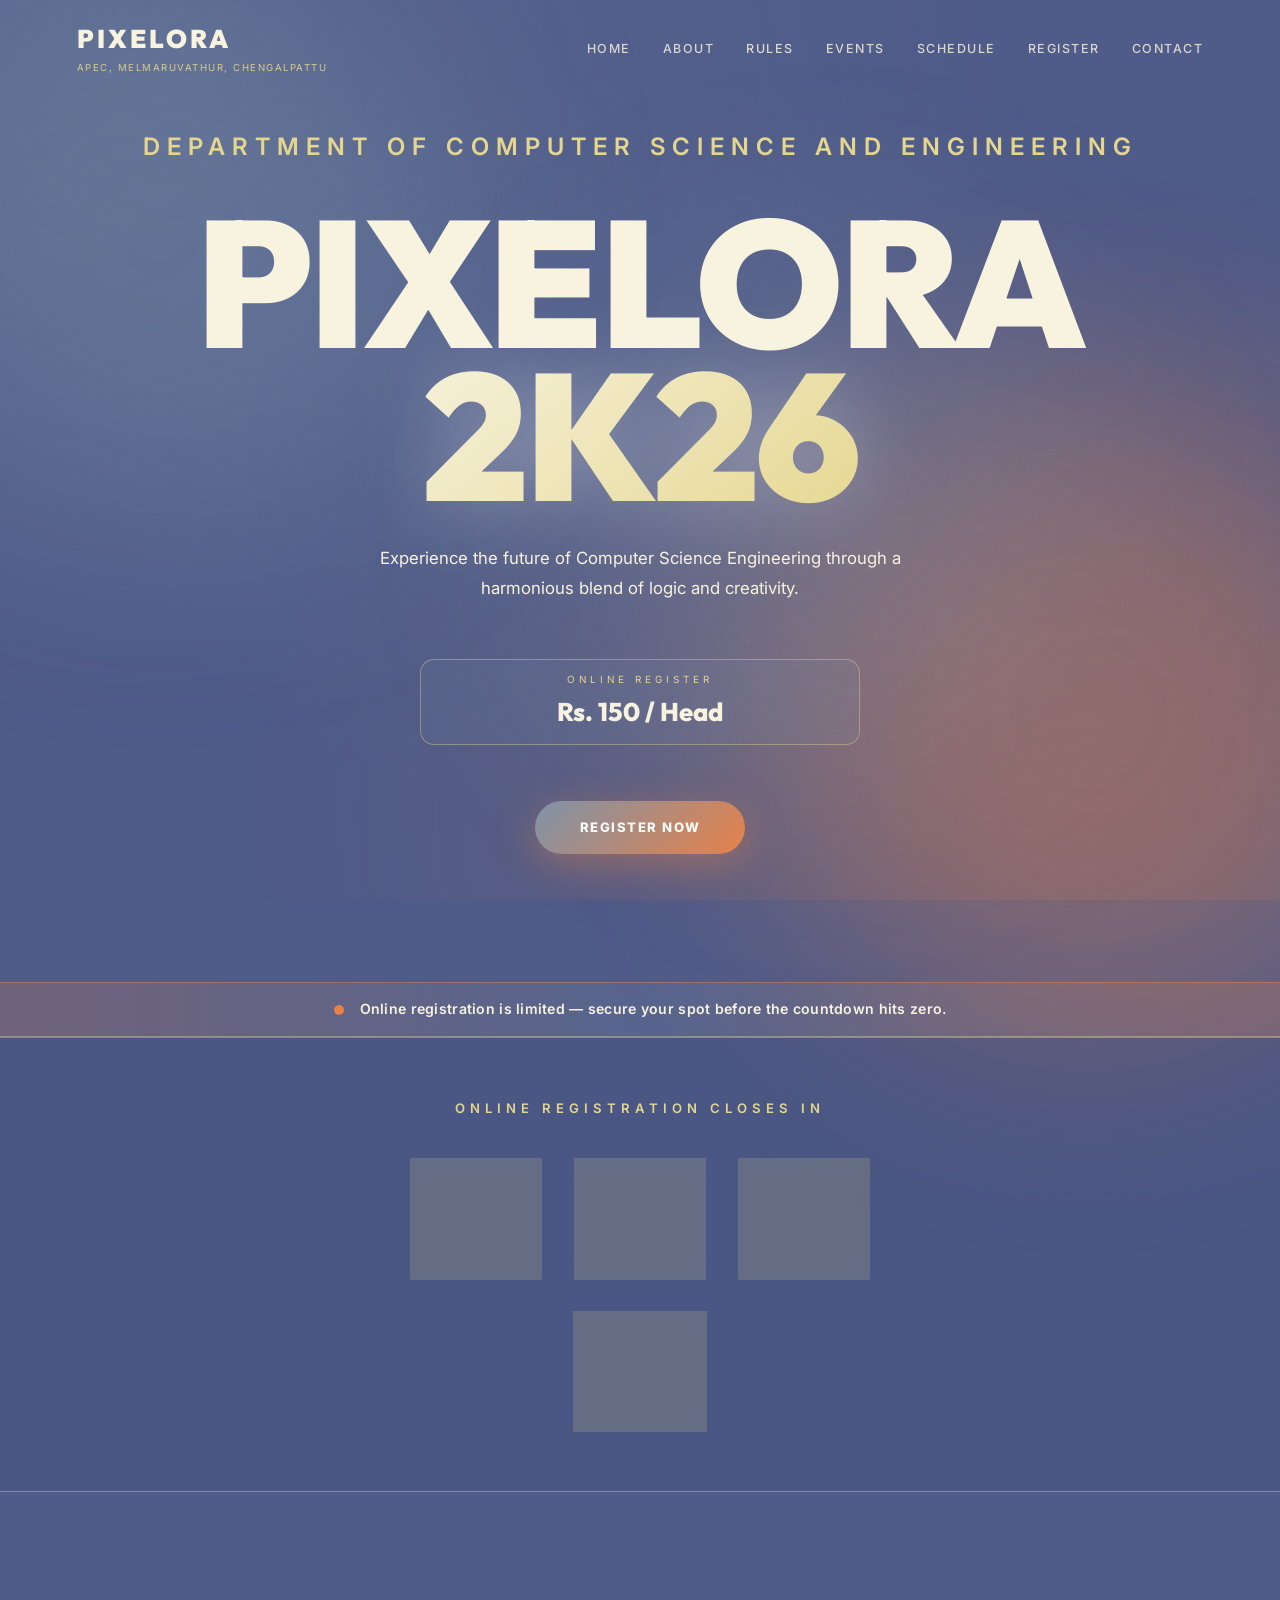
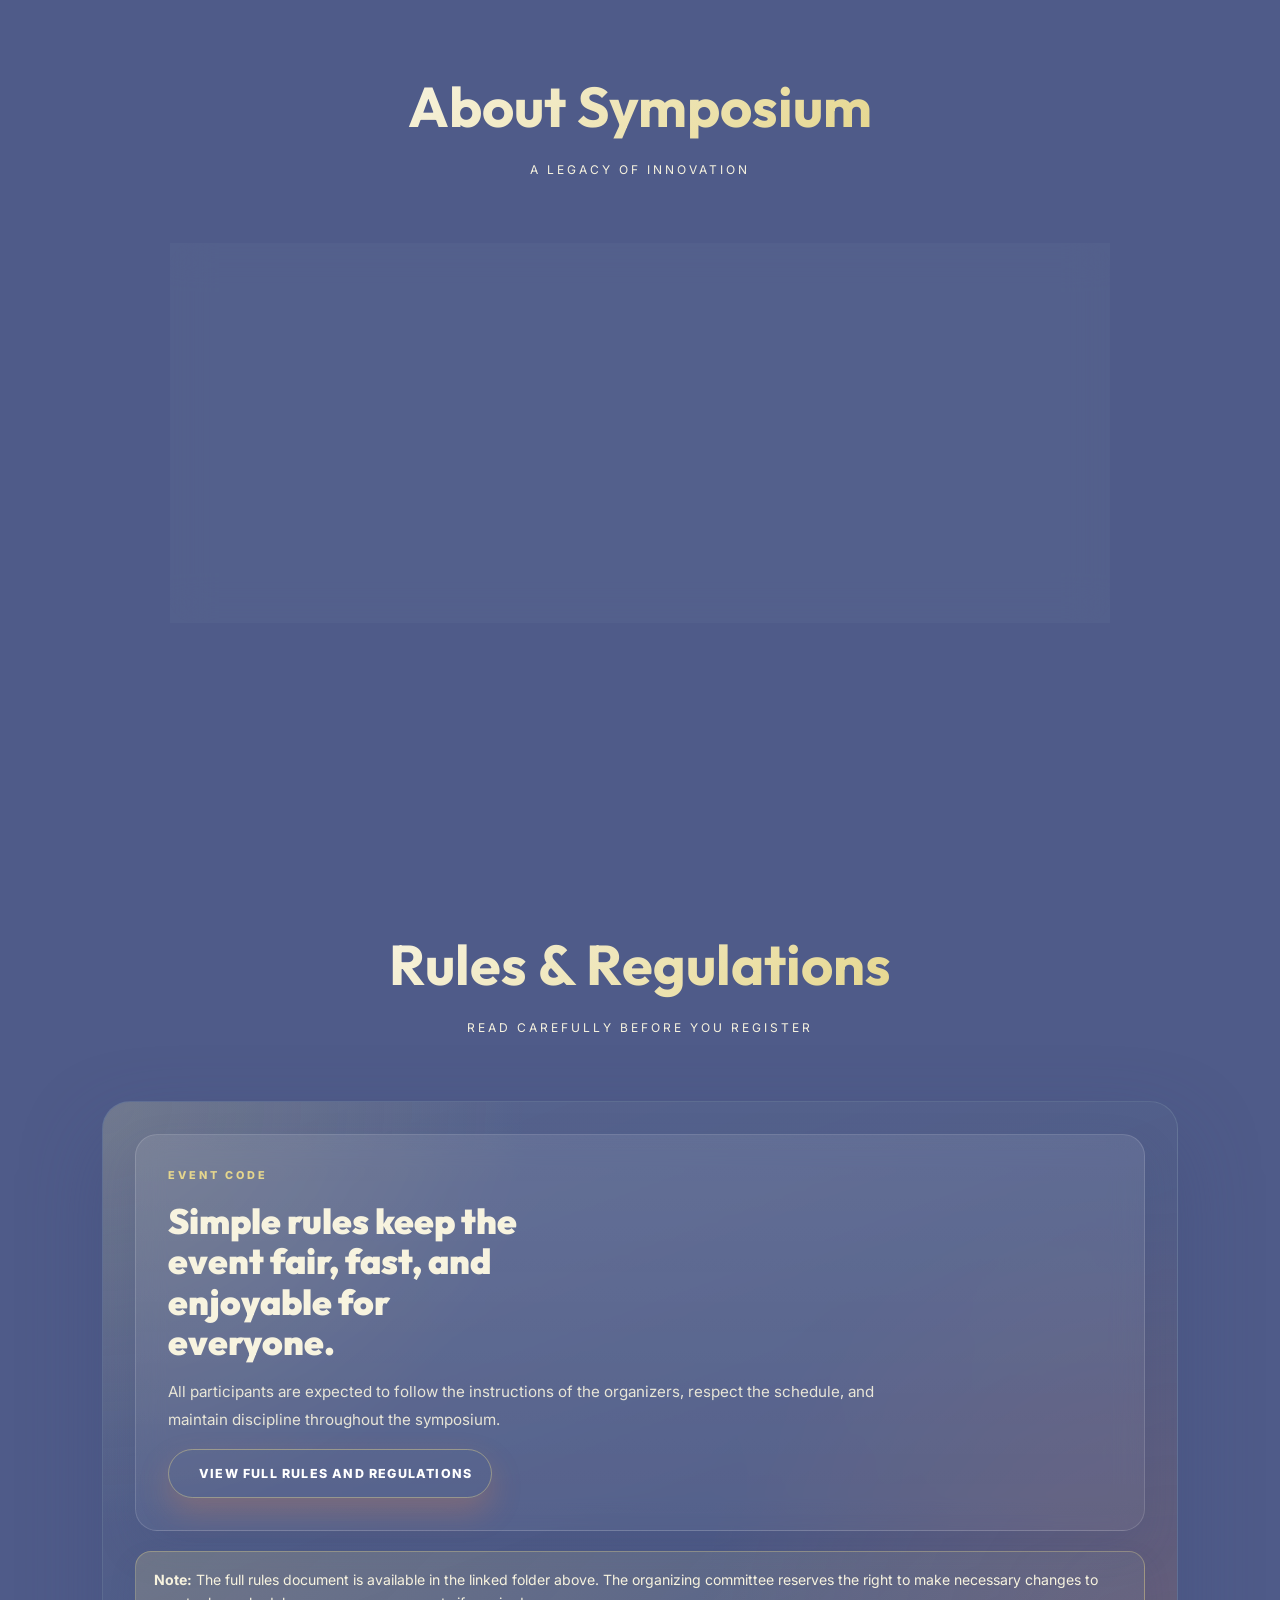
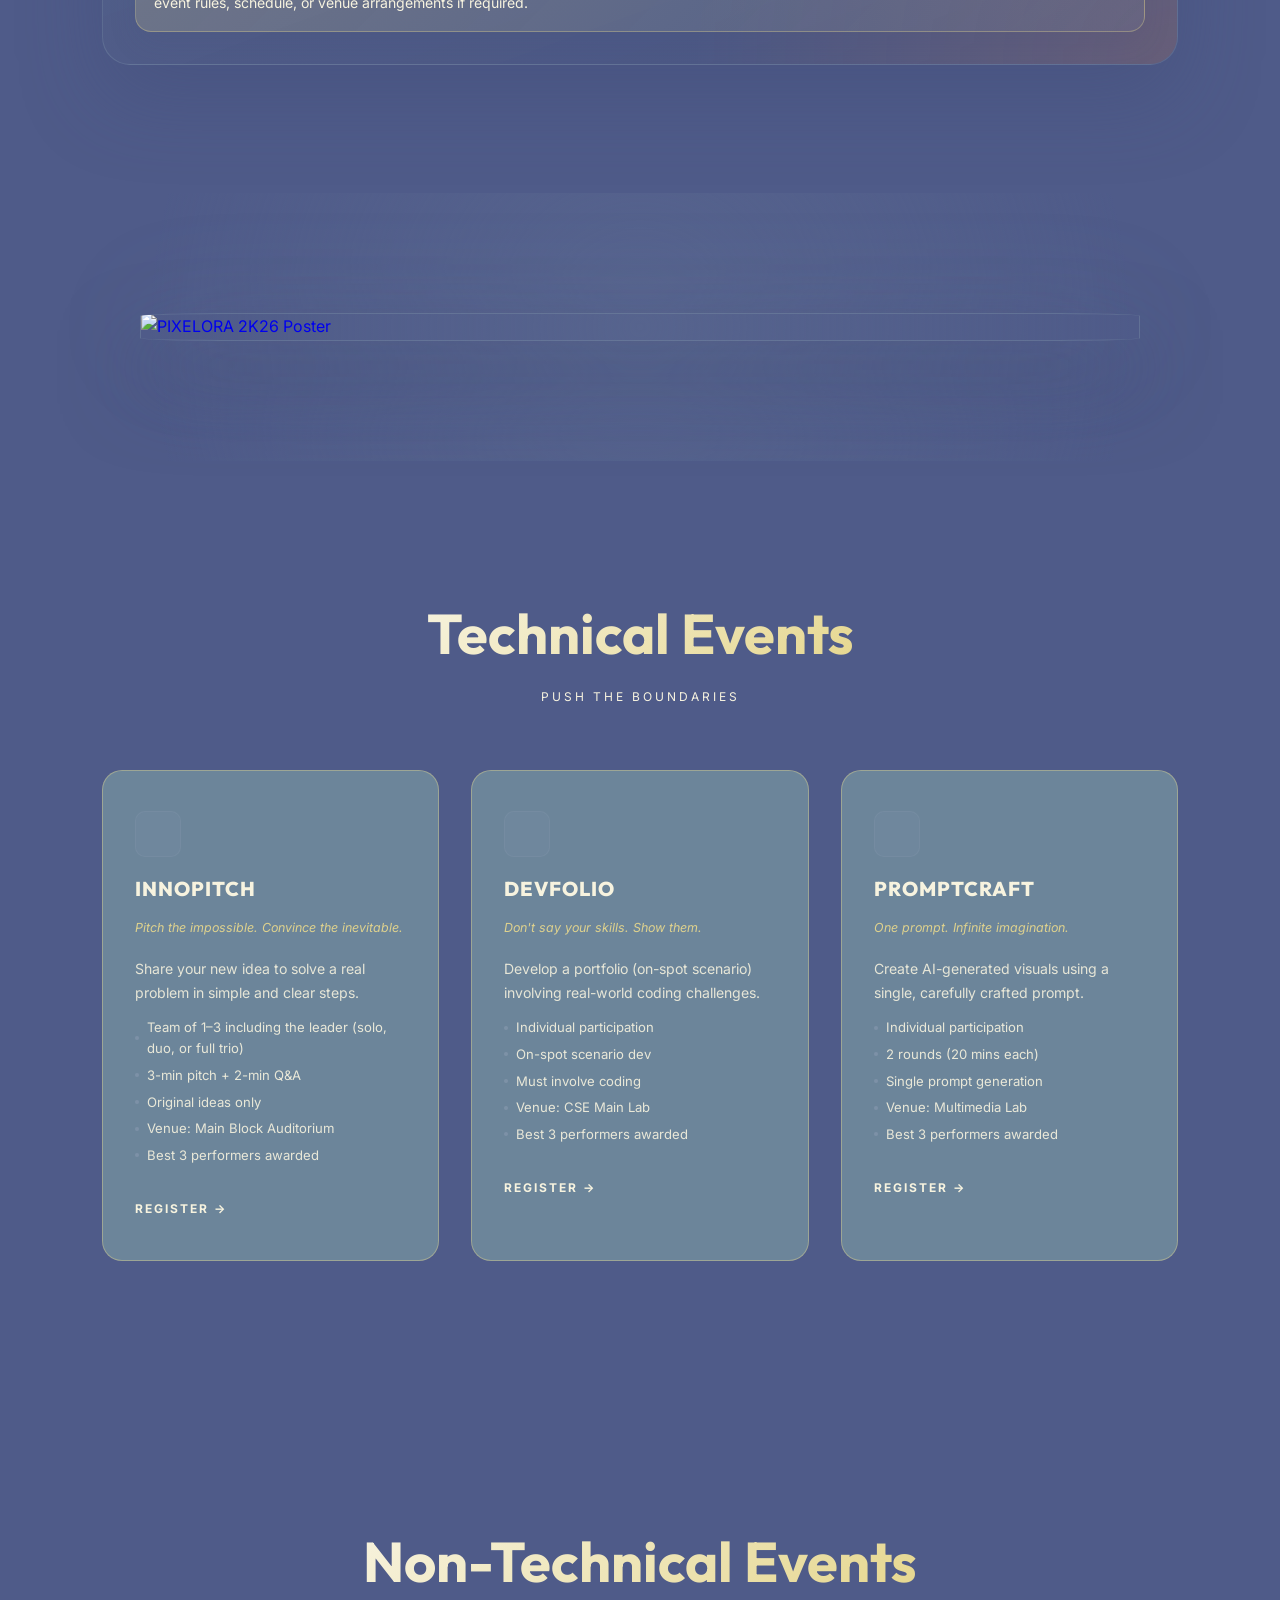
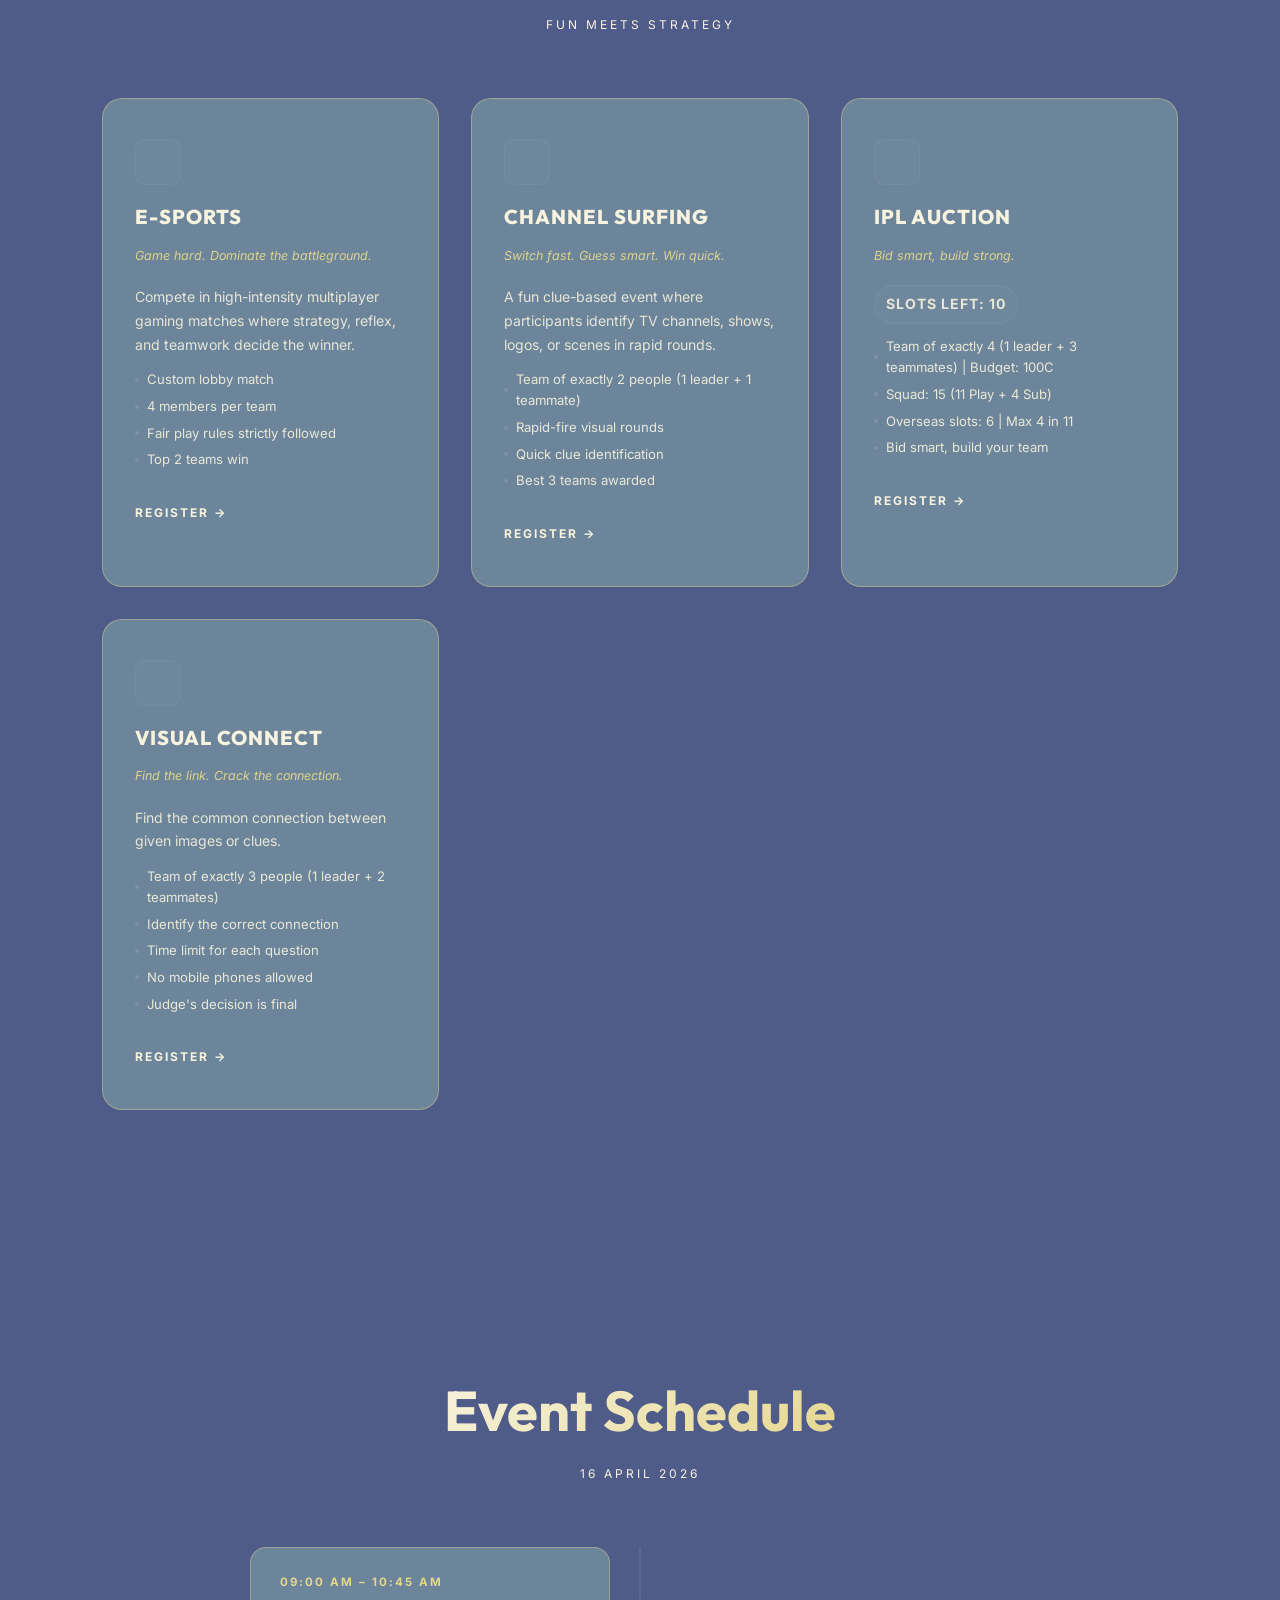
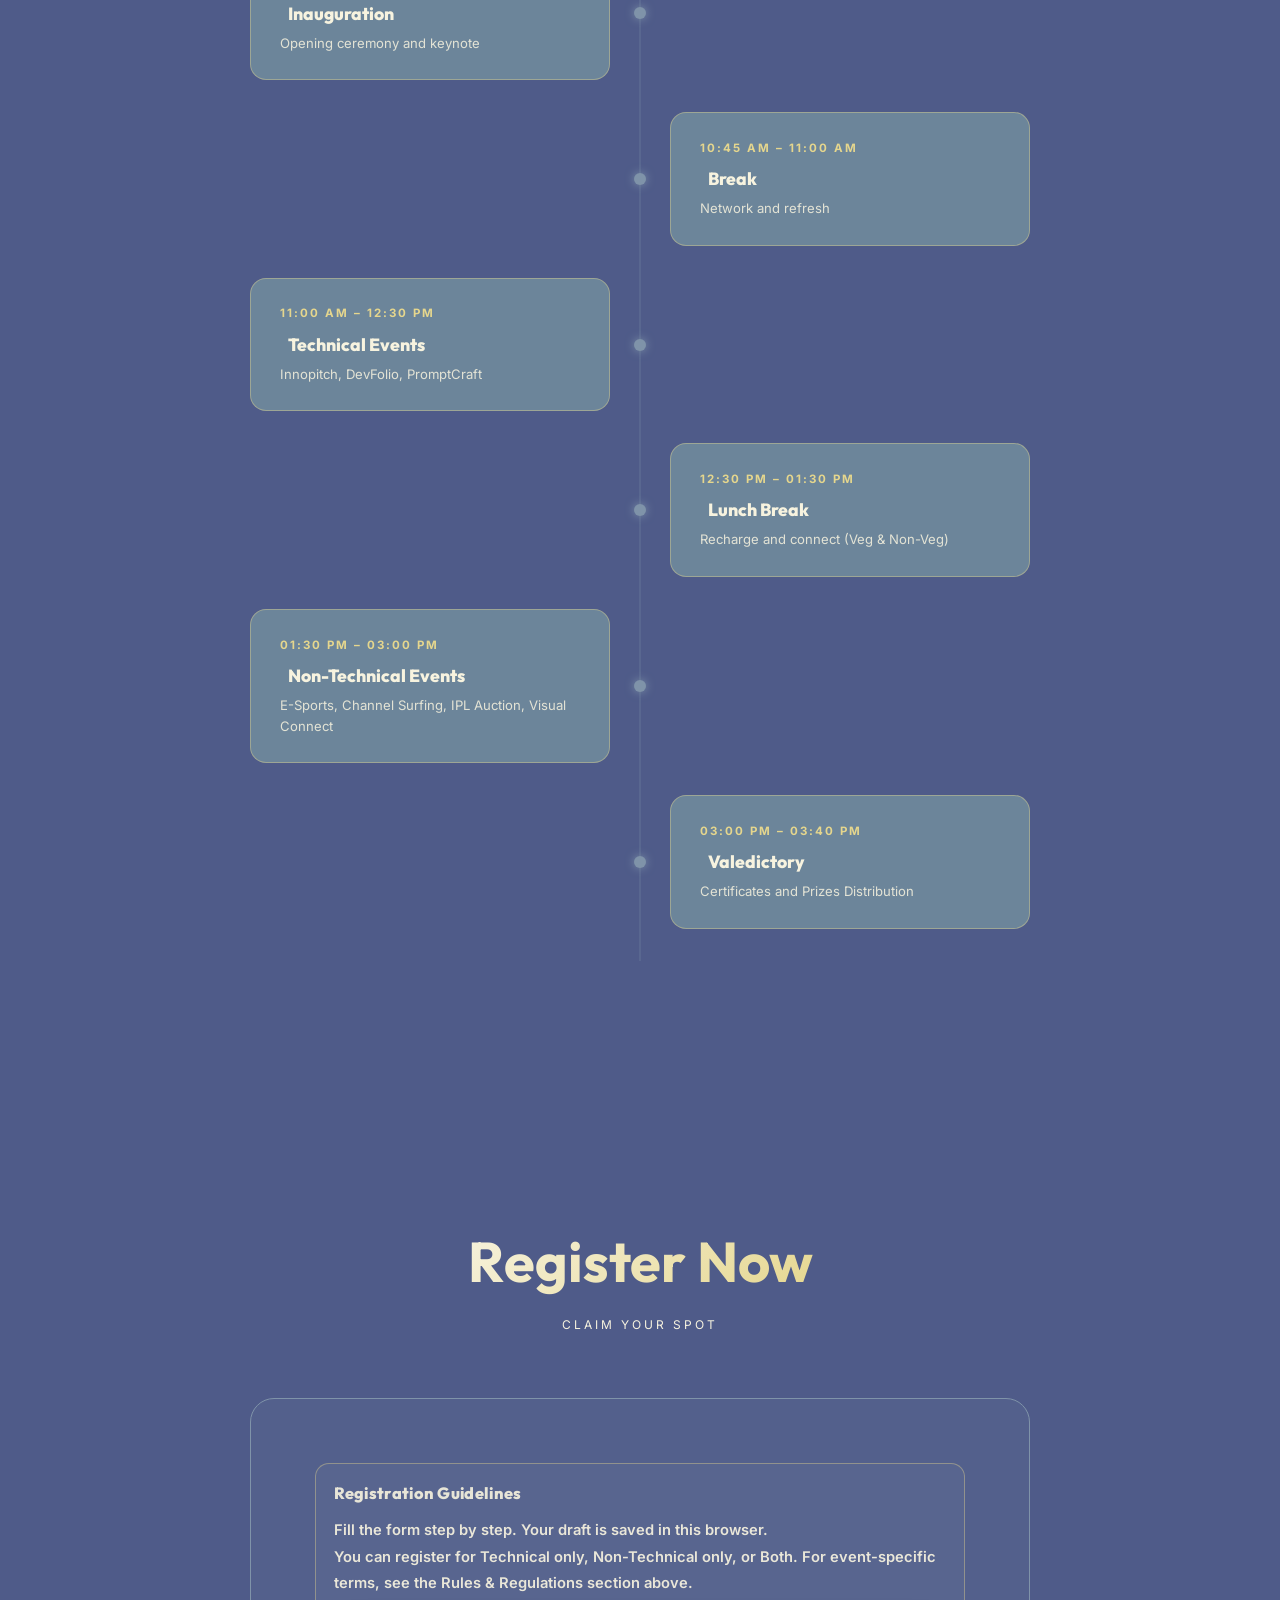
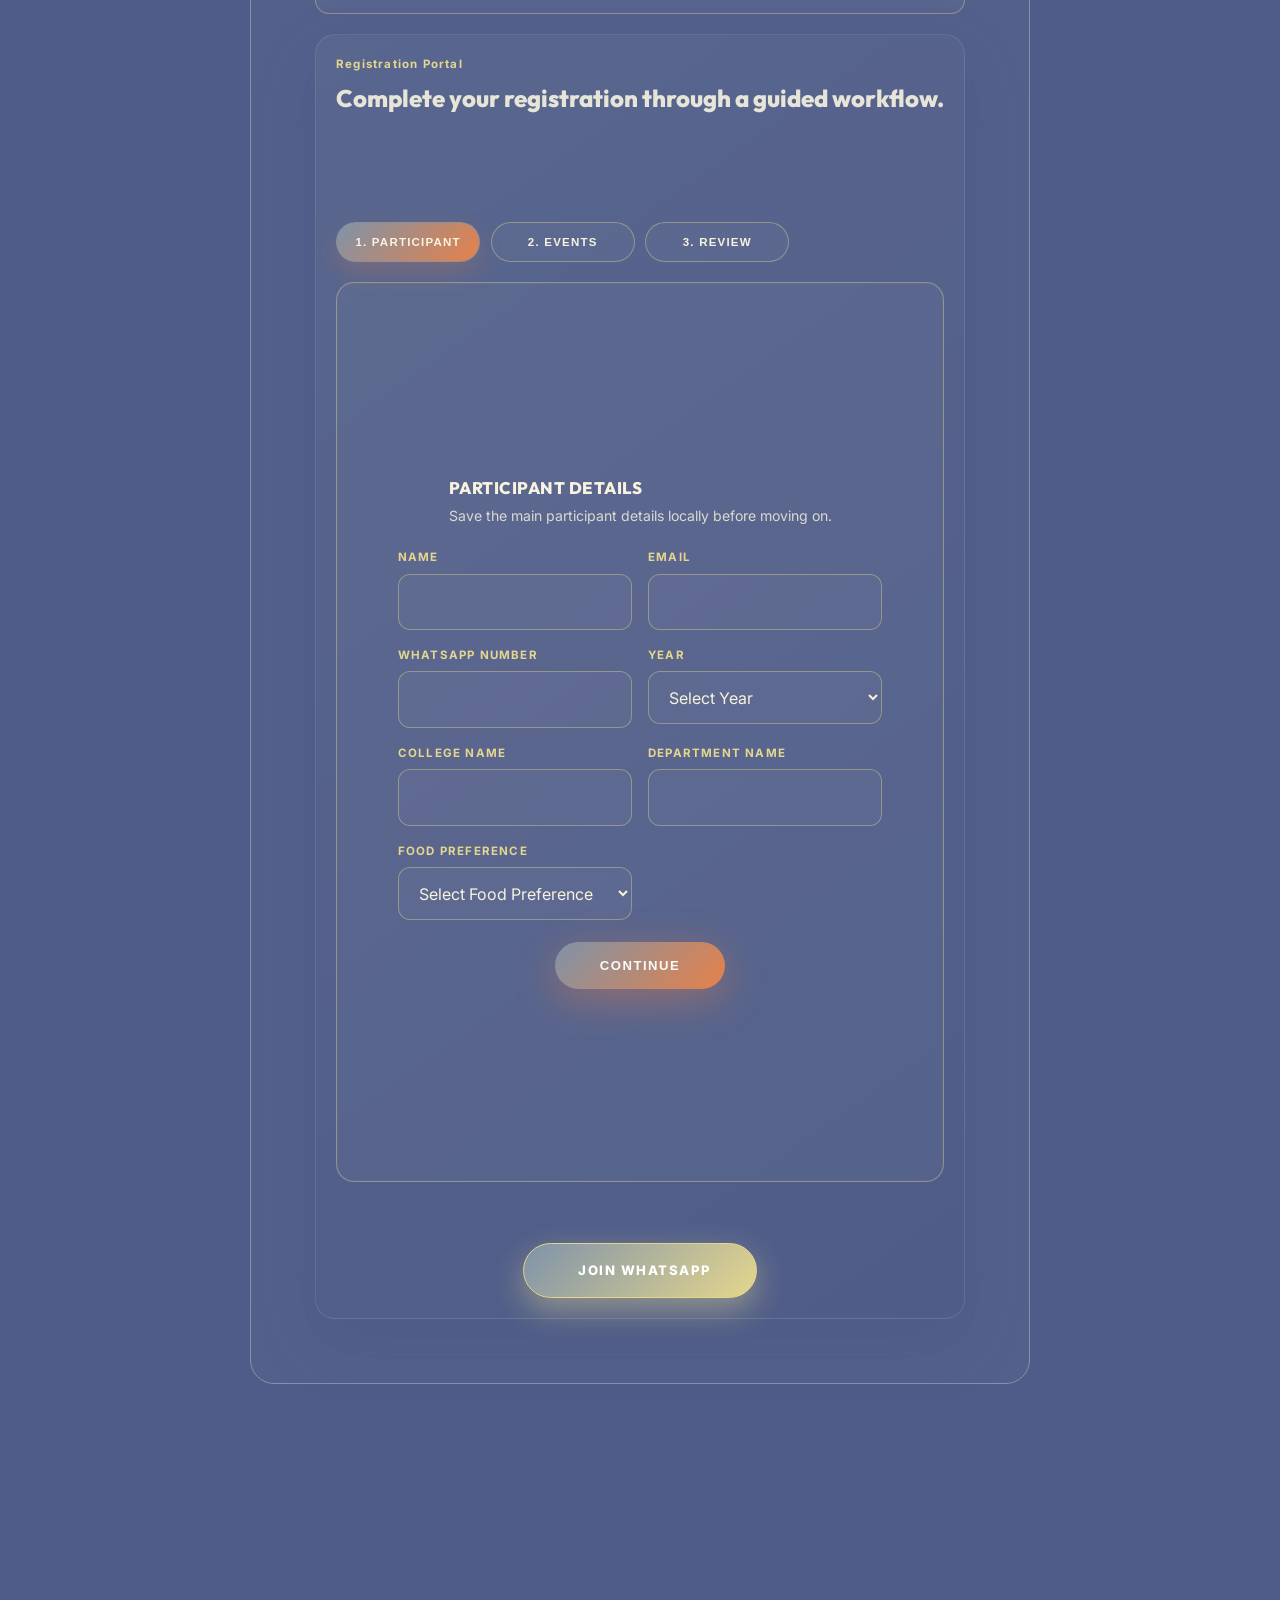
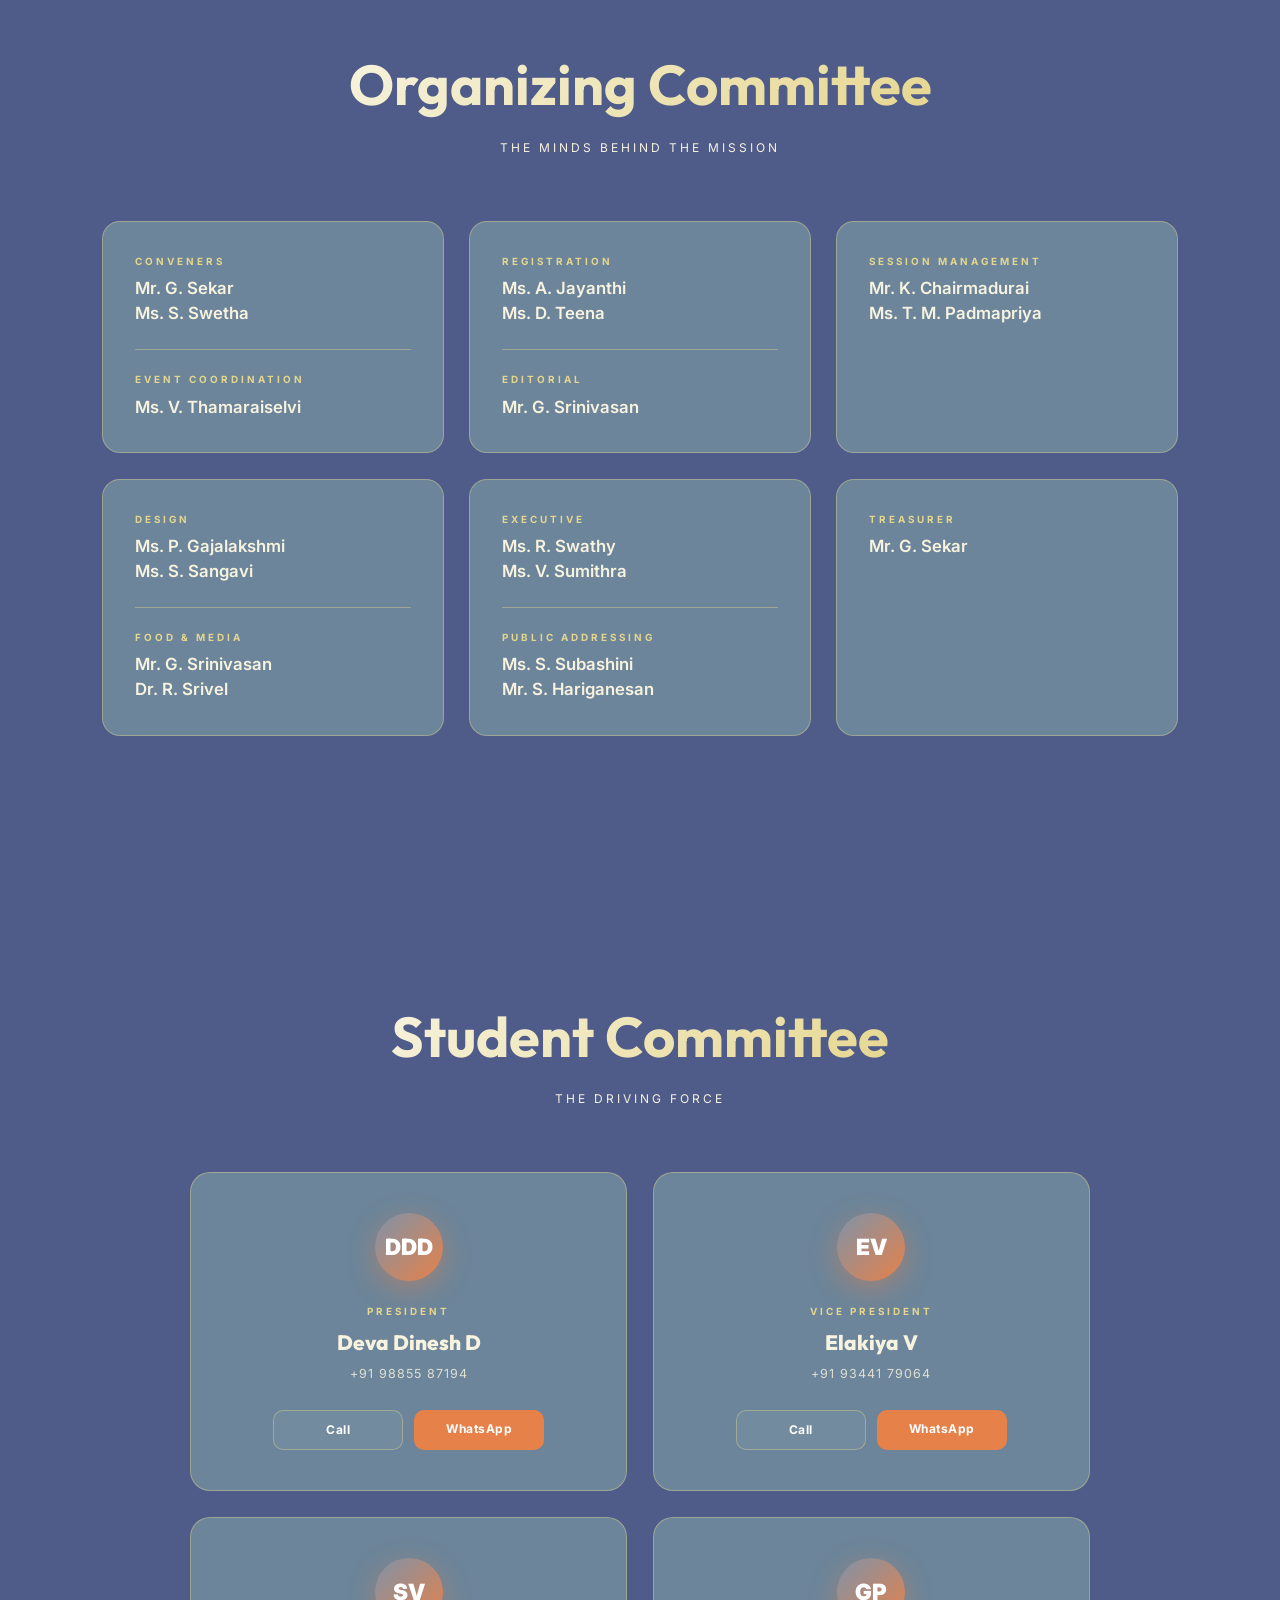
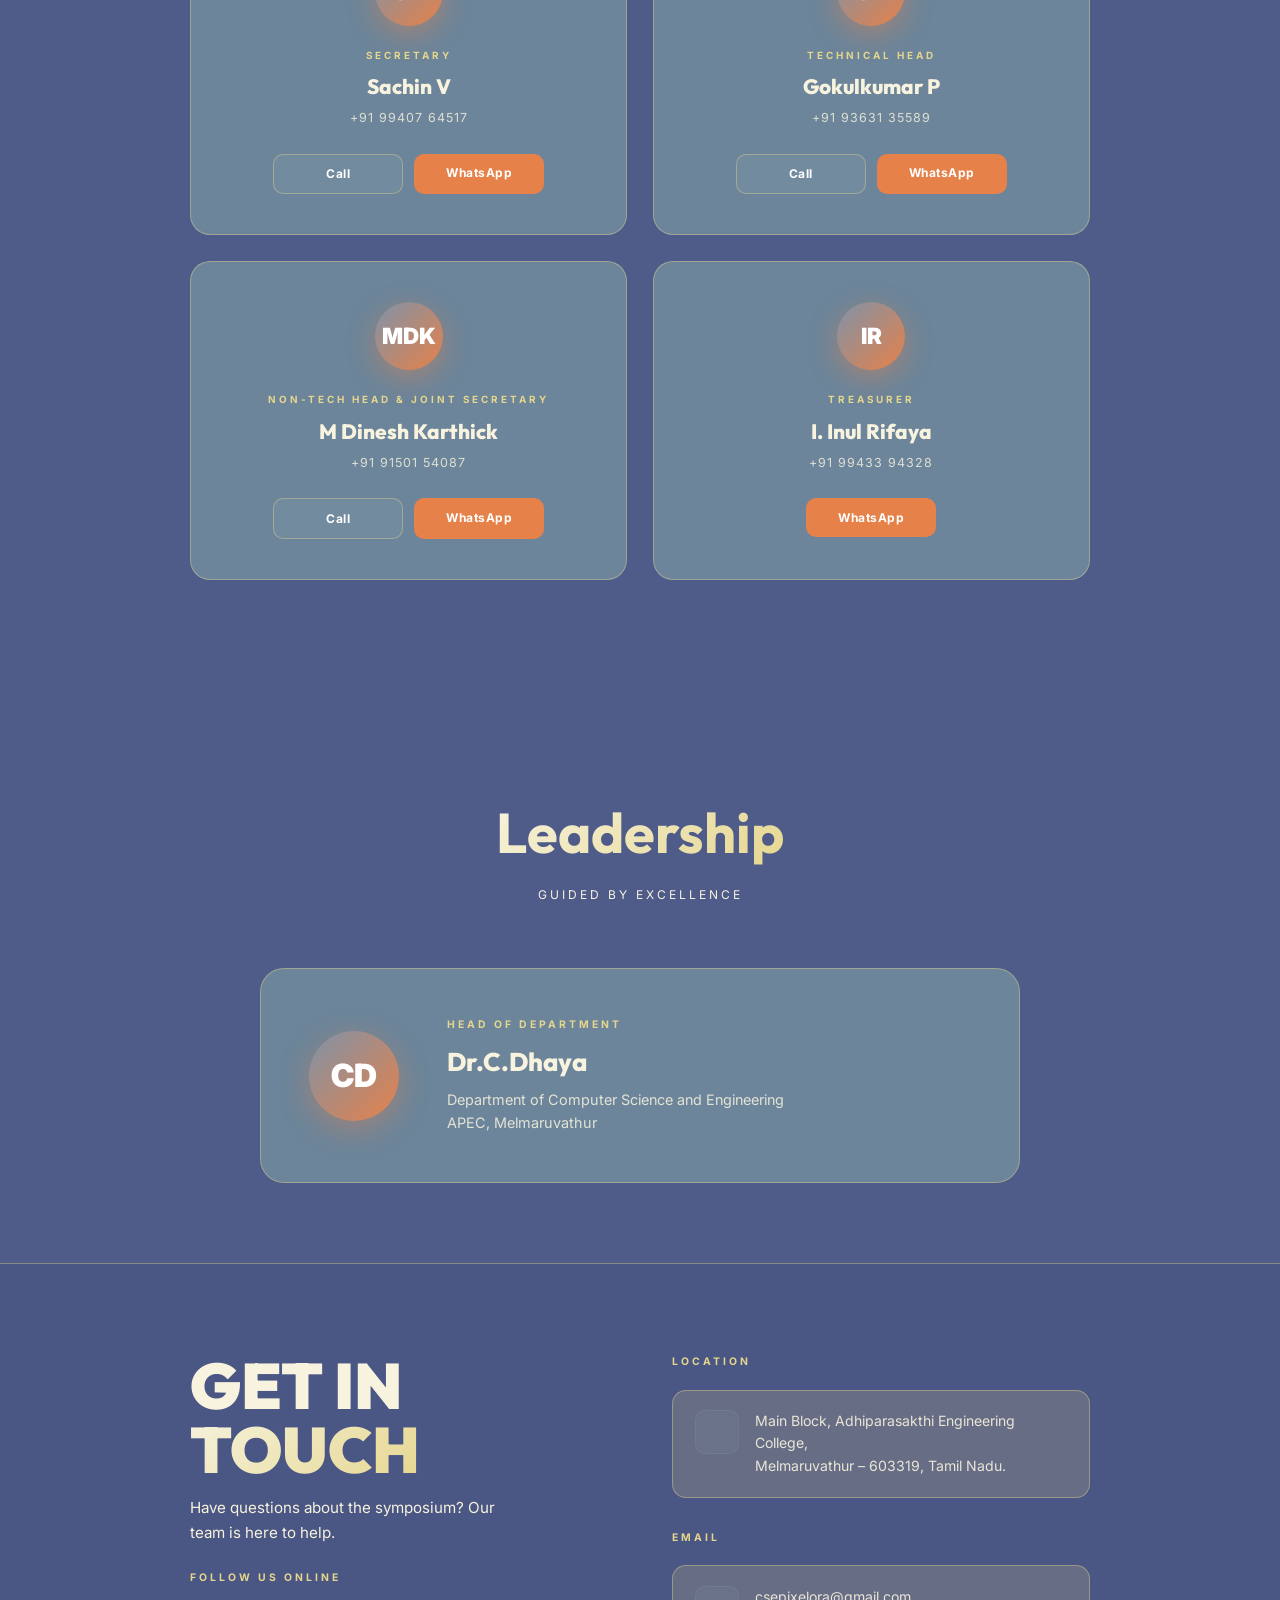
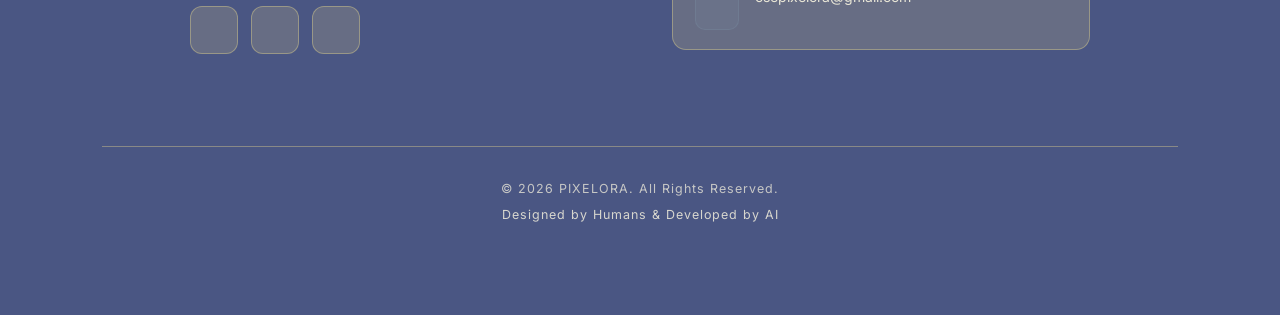
==== commit 19c16708: "good commit" ====
--- a/frontend/index.html
+++ b/frontend/index.html
@@ -373,7 +373,7 @@
         <section class="reg-step hidden" data-step="3">
           <div class="reg-step-head">
             <h4>Team members</h4>
-            <p>Add teammates locally. Their temporary IDs, contact details, and event flags remain in session storage until final submission.</p>
+            <p>Add teammates. The line-up below shows who sits on each technical and non-technical event.</p>
           </div>
           <div class="member-builder">
             <div class="member-builder-head">
@@ -384,6 +384,7 @@
               <button type="button" class="btn bo member-add-btn" id="member-add-btn">Add Member</button>
             </div>
             <div class="team-note" id="team-note"></div>
+            <div id="member-roster-overview" class="member-roster-overview hidden" aria-live="polite"></div>
             <div id="member-list" class="member-list"></div>
             <div class="member-editor hidden" id="member-editor">
               <div class="member-editor-head">
@@ -404,6 +405,14 @@
                   <input type="tel" id="member-phone" autocomplete="tel">
                 </label>
                 <label class="reg-field">
+                  <span>Member College</span>
+                  <input type="text" id="member-college-name" autocomplete="organization" placeholder="College / institution">
+                </label>
+                <label class="reg-field">
+                  <span>Member Department</span>
+                  <input type="text" id="member-department-name" autocomplete="off" placeholder="e.g. CSE">
+                </label>
+                <label class="reg-field">
                   <span>Member ID</span>
                   <input type="text" id="member-id" readonly>
                 </label>
@@ -440,9 +449,9 @@
             <p style="margin:0.3rem 0; opacity:0.92">Payment per head - Rs.150</p>
             <p id="payment-total" style="margin:0.3rem 0; opacity:0.92; font-weight:700">Total amount - Rs.150</p>
             <div class="reg-upi-block">
-              <span class="reg-upi-label">UPI number</span>
-              <p id="upi-id-text" class="reg-upi-number" aria-label="UPI number for payment">26666671</p>
-              <p class="reg-upi-hint">Scan the QR or pay manually to this UPI number in your app.</p>
+              <span class="reg-upi-label">Pay to (UPI / VPA)</span>
+              <p id="upi-id-text" class="reg-upi-number" aria-label="Organizer UPI ID for payment">sachinvelu6925-2@oksbi</p>
+              <p class="reg-upi-hint">Scan the QR or pay manually to this ID in your UPI app.</p>
             </div>
             <img id="payment-qr" src="Payment_QR.jpeg" alt="Payment QR" style="width:220px; max-width:100%; height:auto; border-radius:10px; border:1px solid var(--border); display:block">
           </div>
@@ -572,7 +581,7 @@
     </div>
     <div id="admin-gate-step-coord" class="admin-gate-step is-hidden">
       <p class="admin-gate-dialog__title">Event coordinator</p>
-      <p class="admin-gate-dialog__hint">Enter the event name as registered. It will be matched against live data.</p>
+      <p class="admin-gate-dialog__hint">Enter the event name as registered. Continue opens the event view; if a Drive URL is set in site config, the matching folder also opens in a new tab. Use AttendSuite on the event page to download the attendance Excel (participant rows only).</p>
       <label class="admin-gate-dialog__field-label" for="admin-gate-coord-event">Enter Event Name</label>
       <input type="text" id="admin-gate-coord-event" class="admin-gate-dialog__input" autocomplete="off" spellcheck="false" autocapitalize="characters" placeholder="EVENT NAME" />
       <div class="admin-gate-dialog__actions">
--- a/frontend/styles.css
+++ b/frontend/styles.css
@@ -288,6 +288,22 @@
 .member-builder{display:grid;gap:1rem;padding:1rem;border:1px solid var(--border);border-radius:16px;background:rgba(255,255,255,.02)}
 .member-builder-head{display:flex;align-items:center;justify-content:space-between;gap:1rem;flex-wrap:wrap}
 .member-builder-head h4,.member-editor-head h5{margin:0;font-size:1rem;font-weight:800;letter-spacing:.5px;text-transform:uppercase}
+.member-roster-overview{margin-bottom:1rem}
+.member-roster-overview.hidden{display:none !important}
+.roster-overview-card{padding:1rem 1.1rem;border:1px solid rgba(var(--accent-rgb),.35);border-radius:14px;background:rgba(var(--ink-rgb),.12)}
+.roster-overview-lead{margin:0 0 1rem;font-size:.84rem;line-height:1.55;color:var(--dim)}
+.roster-columns{display:grid;grid-template-columns:repeat(2,minmax(0,1fr));gap:1rem}
+@media(max-width:720px){.roster-columns{grid-template-columns:1fr}}
+.roster-column{display:grid;gap:.65rem;align-content:start}
+.roster-column-heading{margin:0;font-size:.7rem;letter-spacing:2px;text-transform:uppercase;color:var(--dim);font-weight:800}
+.roster-block{padding:.65rem .75rem;border-radius:10px;border:1px solid var(--border);background:rgba(255,255,255,.03)}
+.roster-block-title{font-size:.82rem;font-weight:800;margin-bottom:.4rem;color:var(--txt)}
+.roster-list{margin:0;padding-left:1.1rem;display:grid;gap:.25rem}
+.roster-list li{font-size:.8rem;line-height:1.45;color:var(--dim)}
+.roster-role{font-size:.65rem;font-weight:800;letter-spacing:1px;text-transform:uppercase;color:var(--muted);margin-right:.25rem}
+.roster-id{font-size:.72rem;opacity:.75;margin-left:.25rem}
+.roster-empty{margin:0;font-size:.8rem;opacity:.78;line-height:1.45}
+
 .member-list{display:grid;gap:.85rem}
 .member-empty{padding:1rem;border:1px dashed rgba(var(--accent-rgb),.35);border-radius:14px;background:rgba(255,255,255,.02);font-size:.88rem;opacity:.82}
 .member-card{display:grid;gap:.8rem;padding:1rem;border:1px solid var(--border);border-radius:16px;background:rgba(var(--accent-rgb),.08)}
@@ -309,8 +325,9 @@
 .member-editor-head{display:grid;gap:.25rem}
 .member-editor-head p{margin:0;font-size:.85rem;opacity:.82;line-height:1.6}
 .member-event-fields{display:grid;gap:1rem}
-.member-event-group{display:grid;gap:.6rem;padding:1rem;border:1px solid var(--border);border-radius:14px;background:rgba(255,255,255,.02)}
-.member-event-group h6{margin:0;font-size:.72rem;letter-spacing:2px;text-transform:uppercase;color:var(--muted)}
+.member-event-group{display:grid;gap:.6rem;padding:1rem;border:1px solid rgba(var(--accent-rgb),.35);border-radius:14px;background:rgba(var(--ink-rgb),.12)}
+.member-event-group h6{margin:0;font-size:.72rem;letter-spacing:2px;text-transform:uppercase;color:var(--dim);font-weight:800}
+.member-event-group .reg-field span{color:var(--dim);opacity:.9}
 .member-event-group .reg-checklist{margin-top:0}
 .member-event-empty{font-size:.84rem;opacity:.78;line-height:1.6}
 .final-review{display:grid;gap:1rem}
@@ -326,6 +343,7 @@
 .reg-upi-label{font-size:.7rem;font-weight:800;letter-spacing:1.2px;text-transform:uppercase;color:var(--muted)}
 .reg-upi-number{margin:0;font-size:1.35rem;font-weight:800;letter-spacing:.08em;font-variant-numeric:tabular-nums;font-family:ui-monospace,SFMono-Regular,Menlo,Consolas,monospace}
 .reg-upi-hint{margin:0;font-size:.82rem;opacity:.85;line-height:1.45}
+.reg-member-event-note{margin:0 0 .85rem;padding:.75rem 1rem;font-size:.84rem;line-height:1.55;color:var(--dim);background:rgba(var(--warm-rgb),.1);border:1px solid var(--border);border-radius:12px}
 .reg-grid{display:grid;grid-template-columns:repeat(2,minmax(0,1fr));gap:1rem}
 .reg-field{display:flex;flex-direction:column;gap:.45rem}
 .reg-field span{font-size:.72rem;letter-spacing:1.2px;text-transform:uppercase;color:var(--muted);font-weight:700}
@@ -672,7 +690,10 @@
 .admin-mode-btn{padding:.42rem .85rem;border-radius:999px;border:1px solid var(--border);background:rgba(255,255,255,.05);color:var(--txt);font:inherit;font-size:.76rem;font-weight:700;cursor:pointer;transition:background .2s var(--ease),border-color .2s var(--ease)}
 .admin-mode-btn.is-active{border-color:rgba(var(--accent-rgb),.55);background:rgba(var(--accent-rgb),.18)}
 .admin-coordinator-dashboard{margin-top:.25rem;padding:.5rem 0 1rem}
-.coord-toolbar{display:flex;flex-wrap:wrap;align-items:flex-end;gap:.65rem 1rem;margin-bottom:.35rem}
+.coord-toolbar{display:flex;flex-direction:column;flex-wrap:wrap;align-items:stretch;gap:.5rem;margin-bottom:.35rem}
+.coord-attendsuite{display:flex;flex-wrap:wrap;align-items:center;gap:.65rem 1rem;padding:.5rem 0;border-bottom:1px solid var(--border)}
+.coord-attendsuite__label{margin:0;font-size:.68rem;font-weight:800;letter-spacing:1.1px;text-transform:uppercase;color:var(--muted)}
+.coord-attendsuite__actions{display:flex;flex-wrap:wrap;gap:.45rem;align-items:center}
 .coord-field{display:flex;flex-direction:column;gap:.25rem;flex:1;min-width:min(220px,100%)}
 .coord-field span{font-size:.62rem;font-weight:800;letter-spacing:1.2px;text-transform:uppercase;color:var(--muted)}
 .coord-field input{padding:.55rem .75rem;border-radius:12px;border:1px solid var(--border);background:rgba(255,255,255,.04);color:var(--txt);font:inherit;font-size:.85rem;letter-spacing:.04em}
